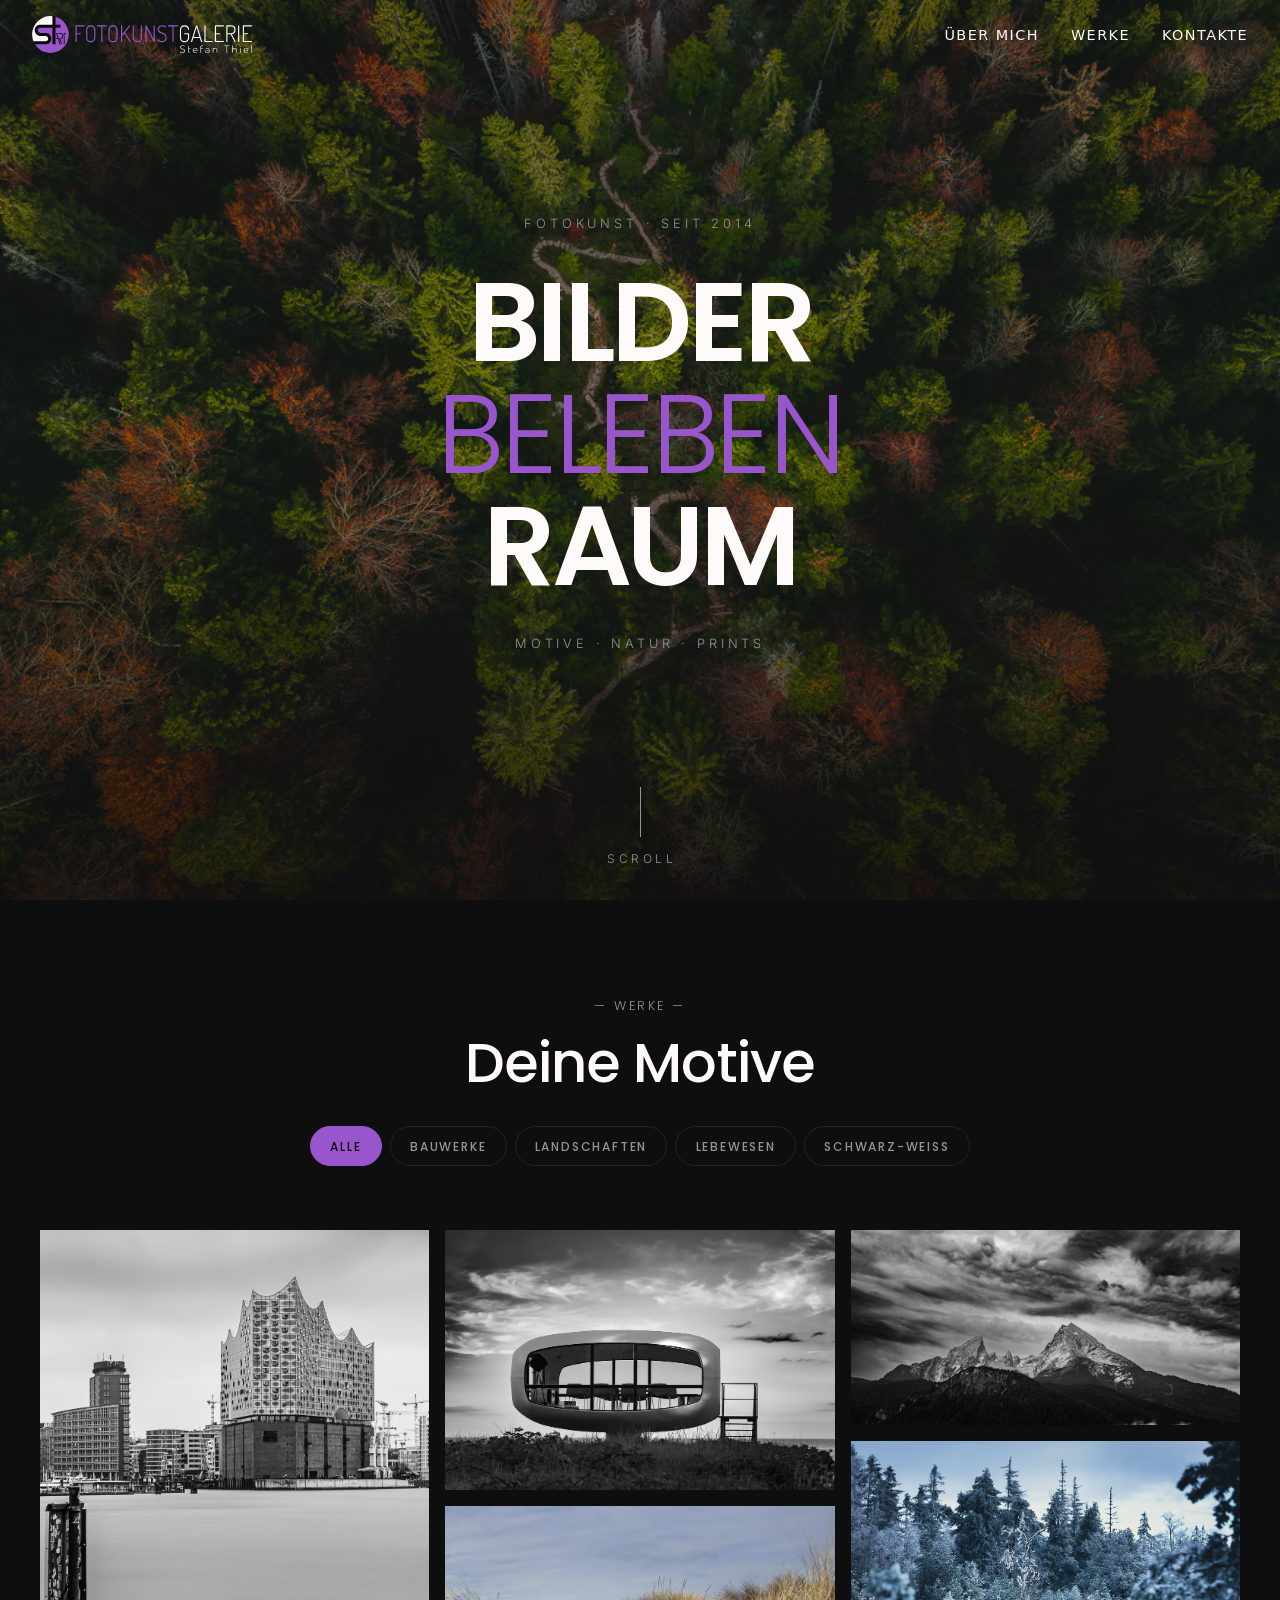
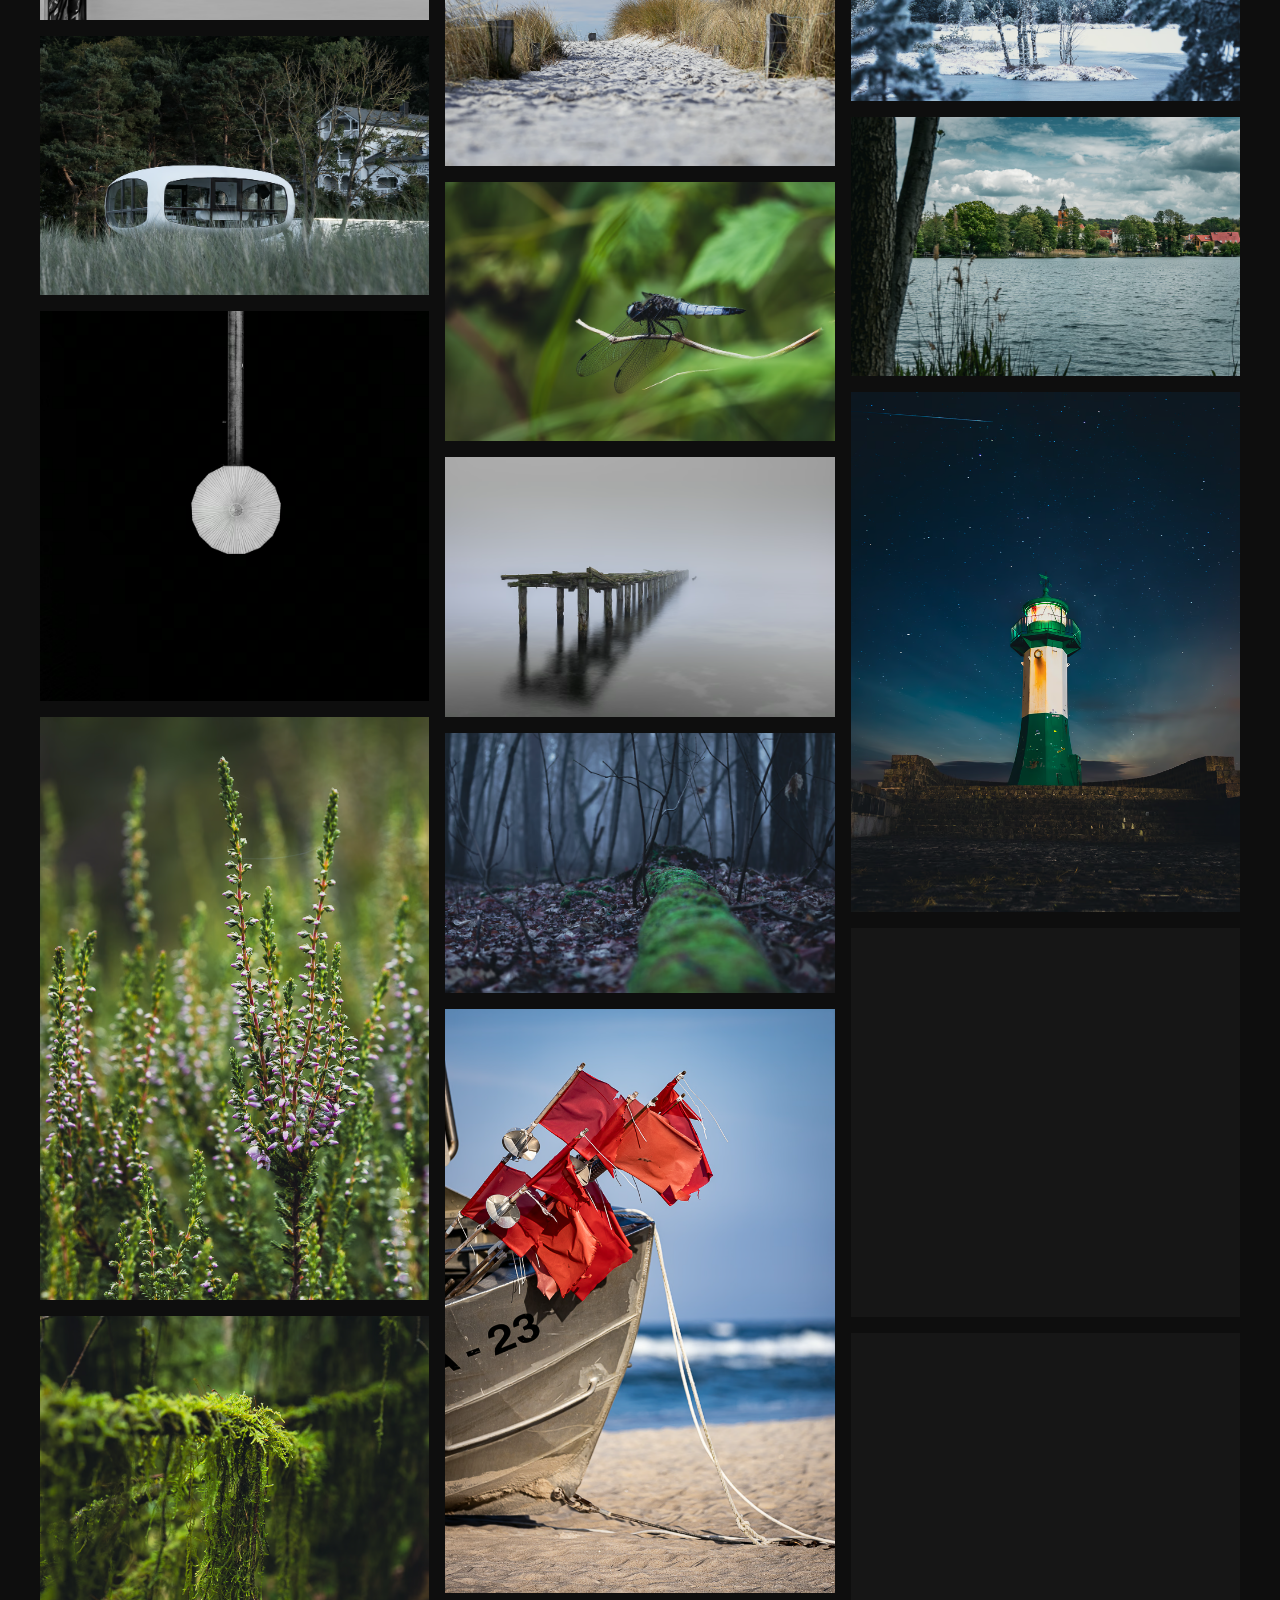
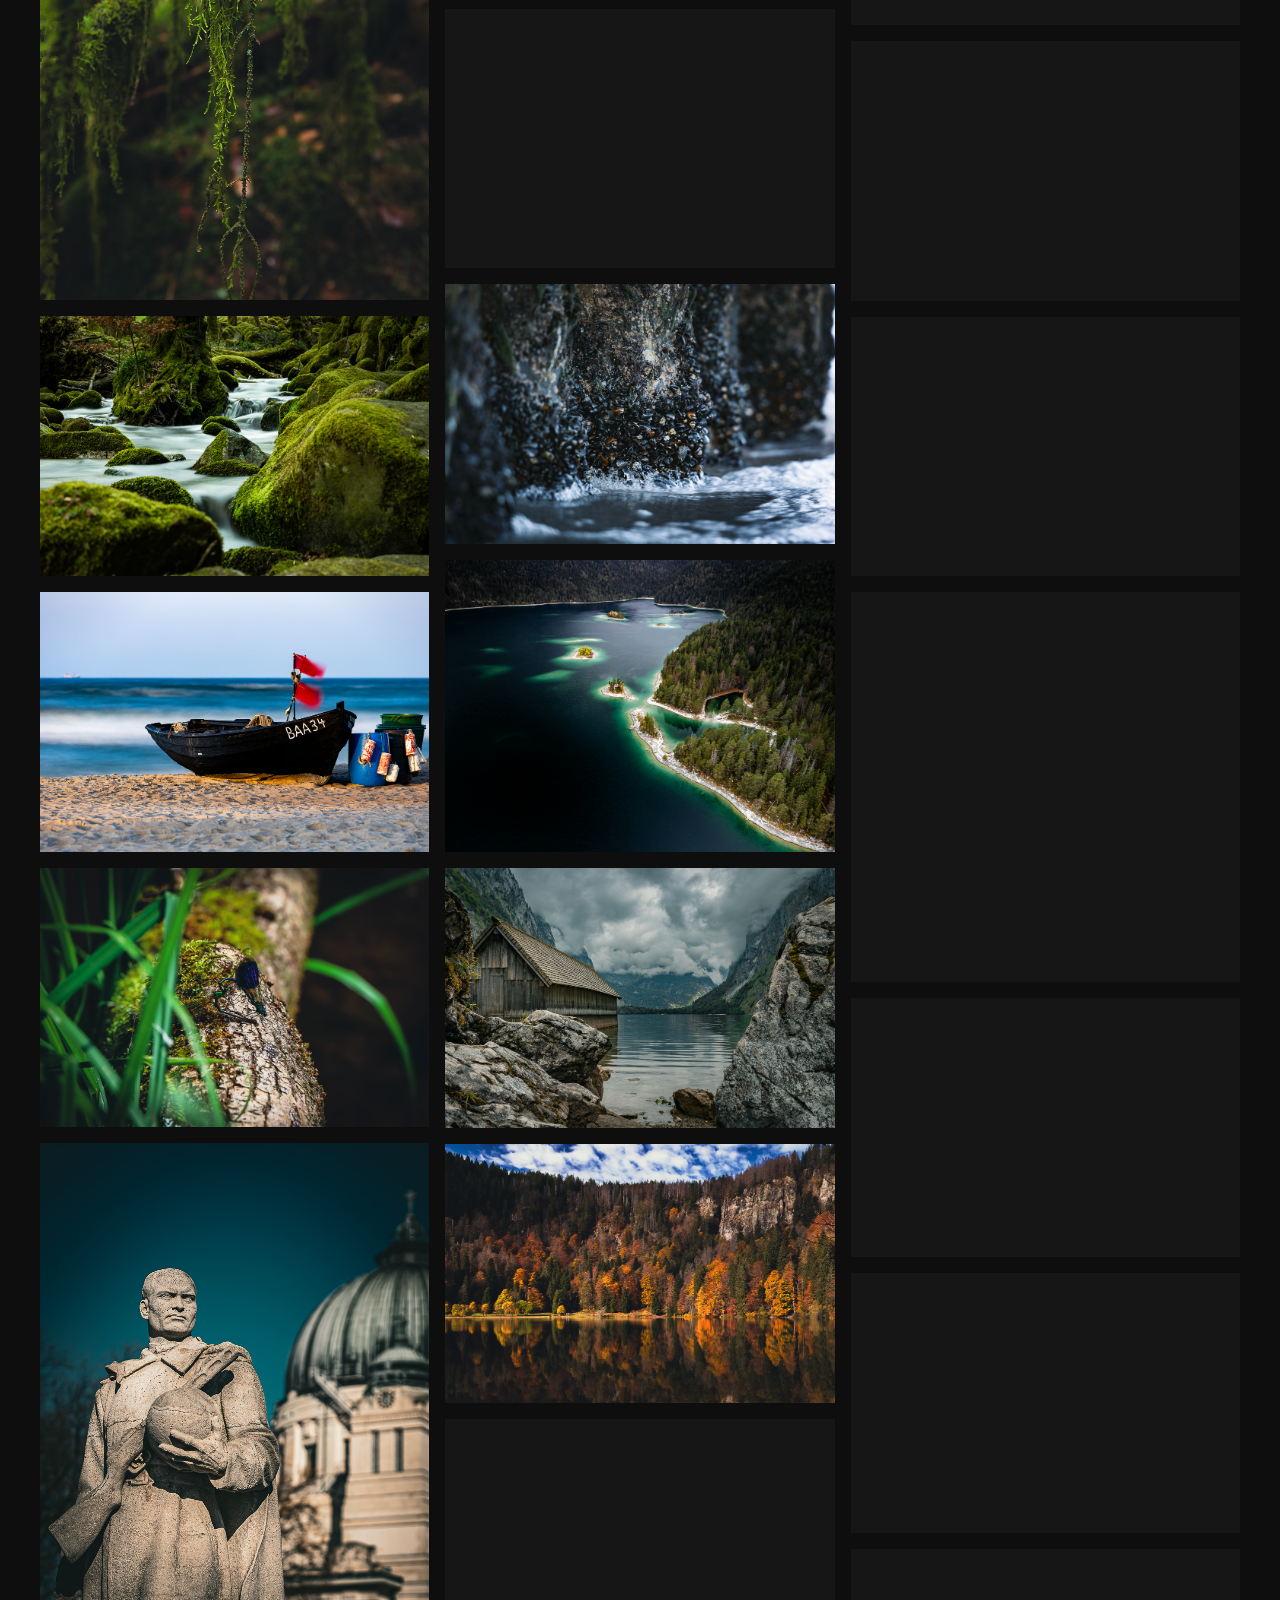
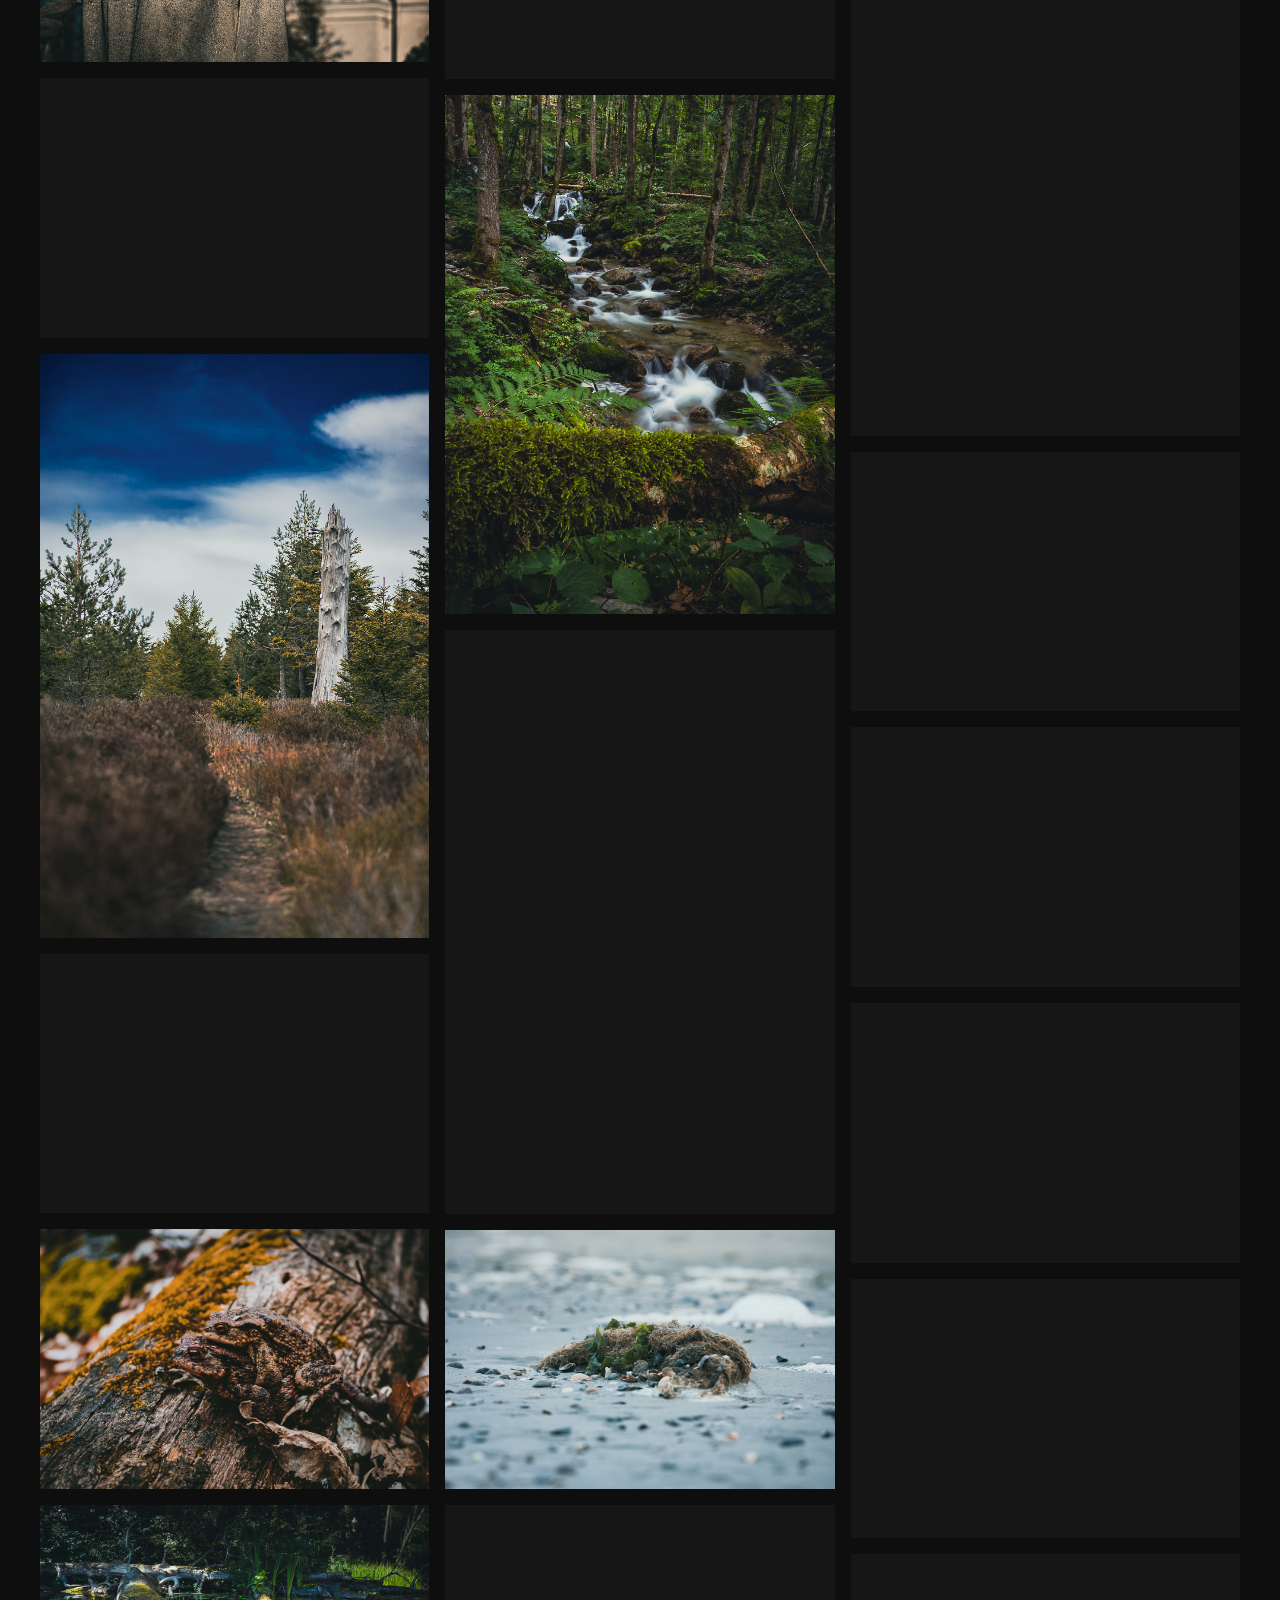
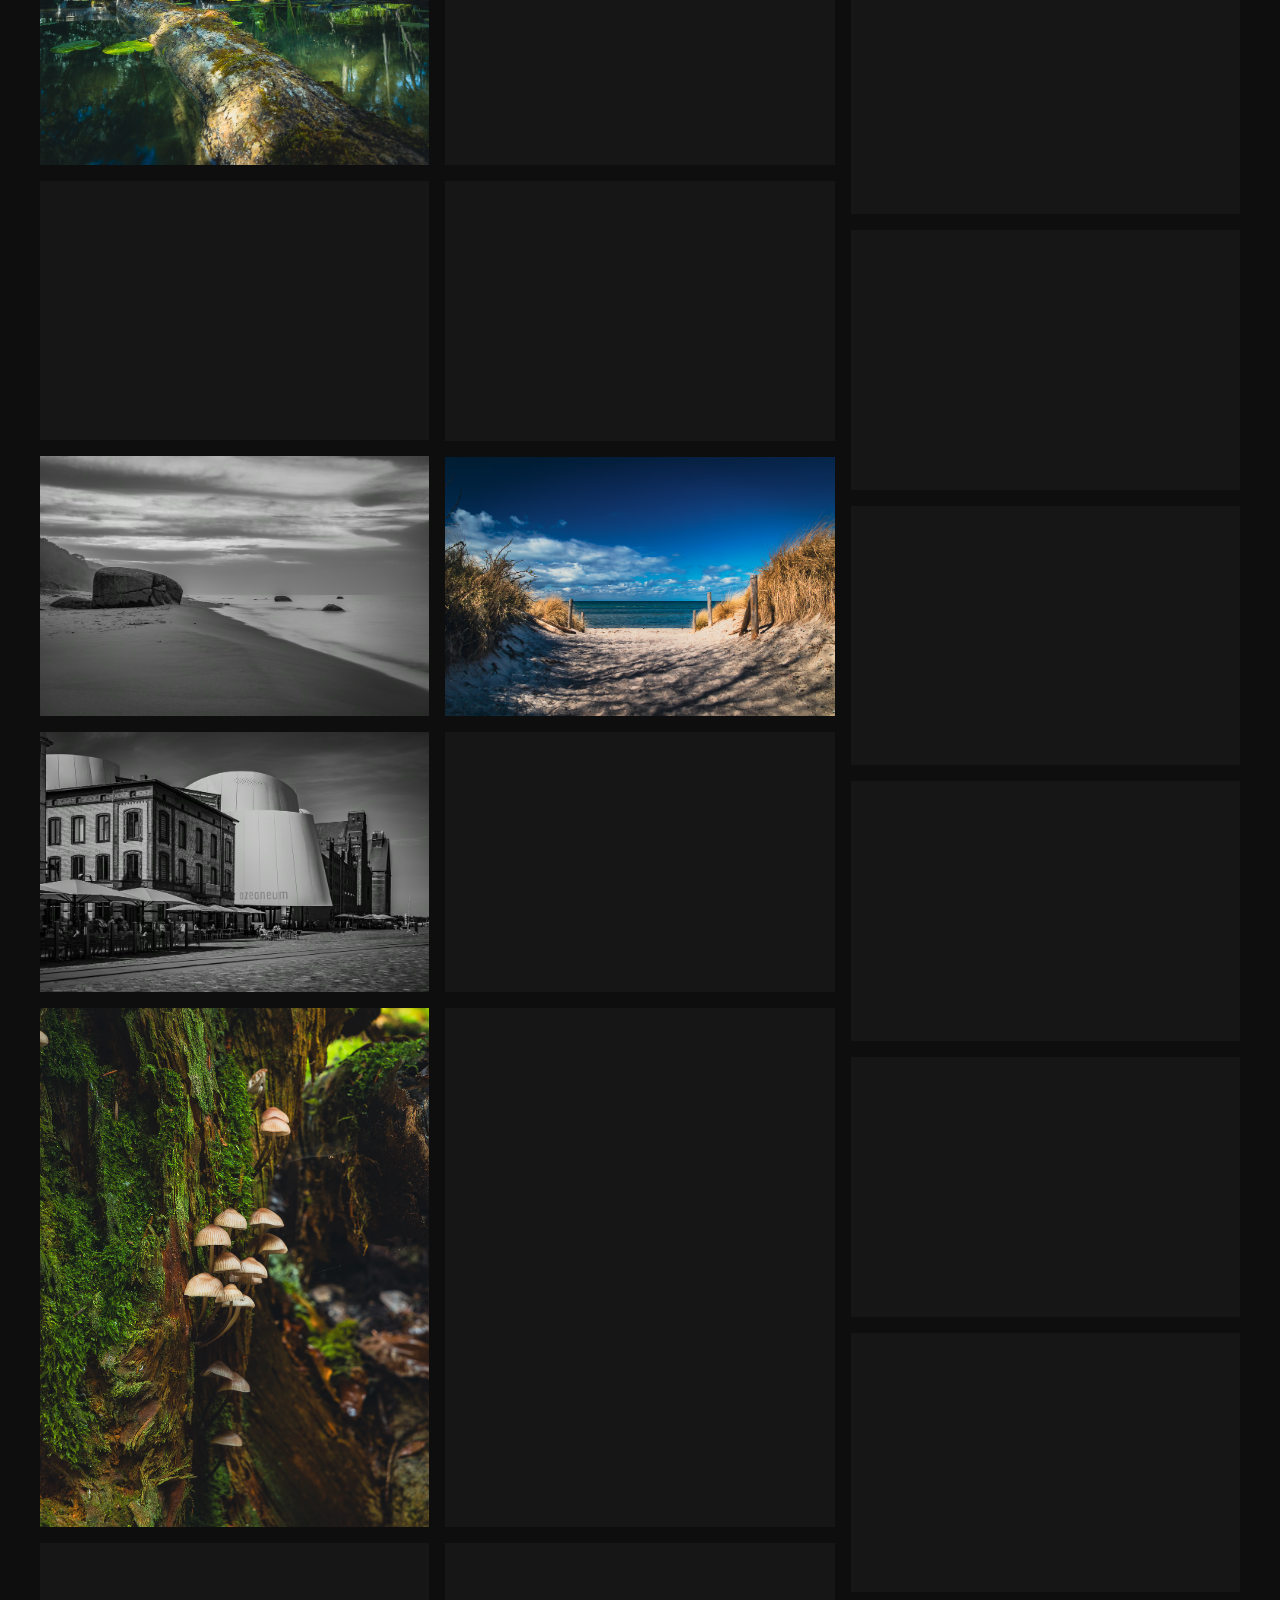
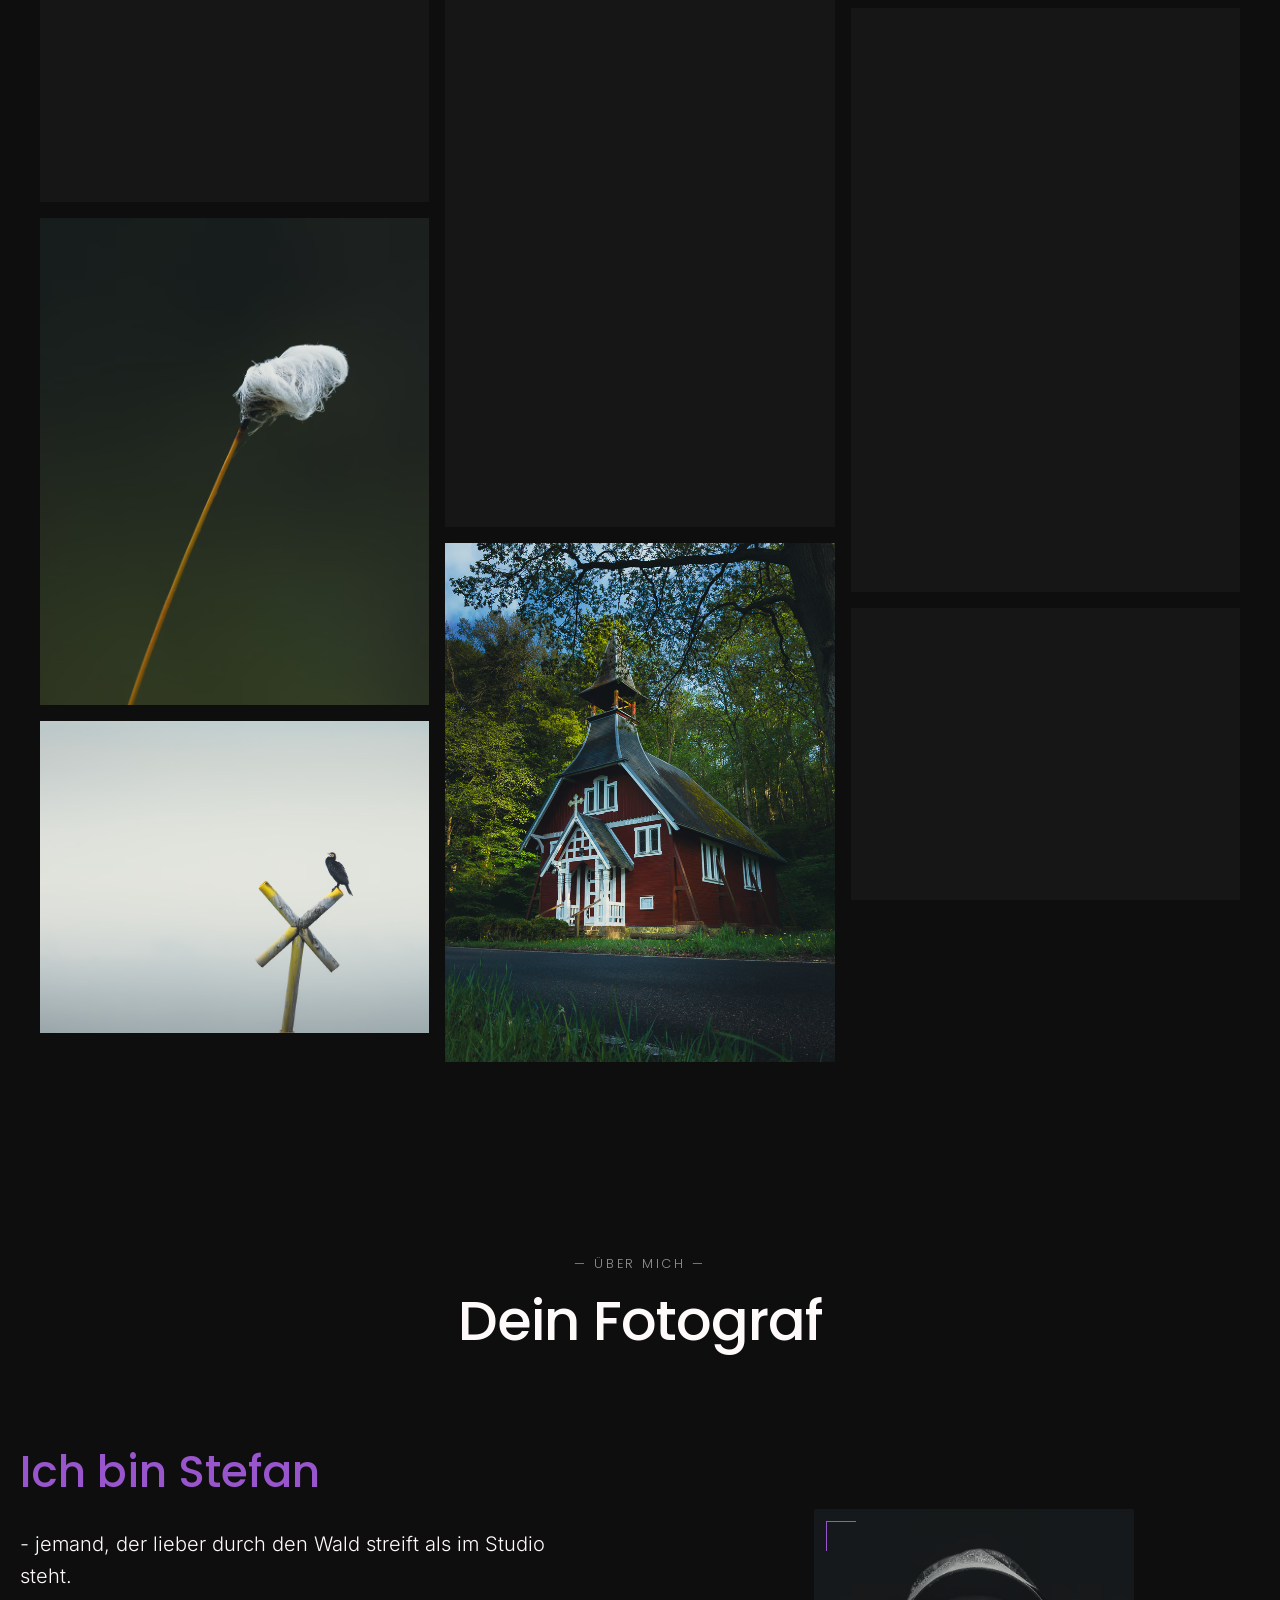
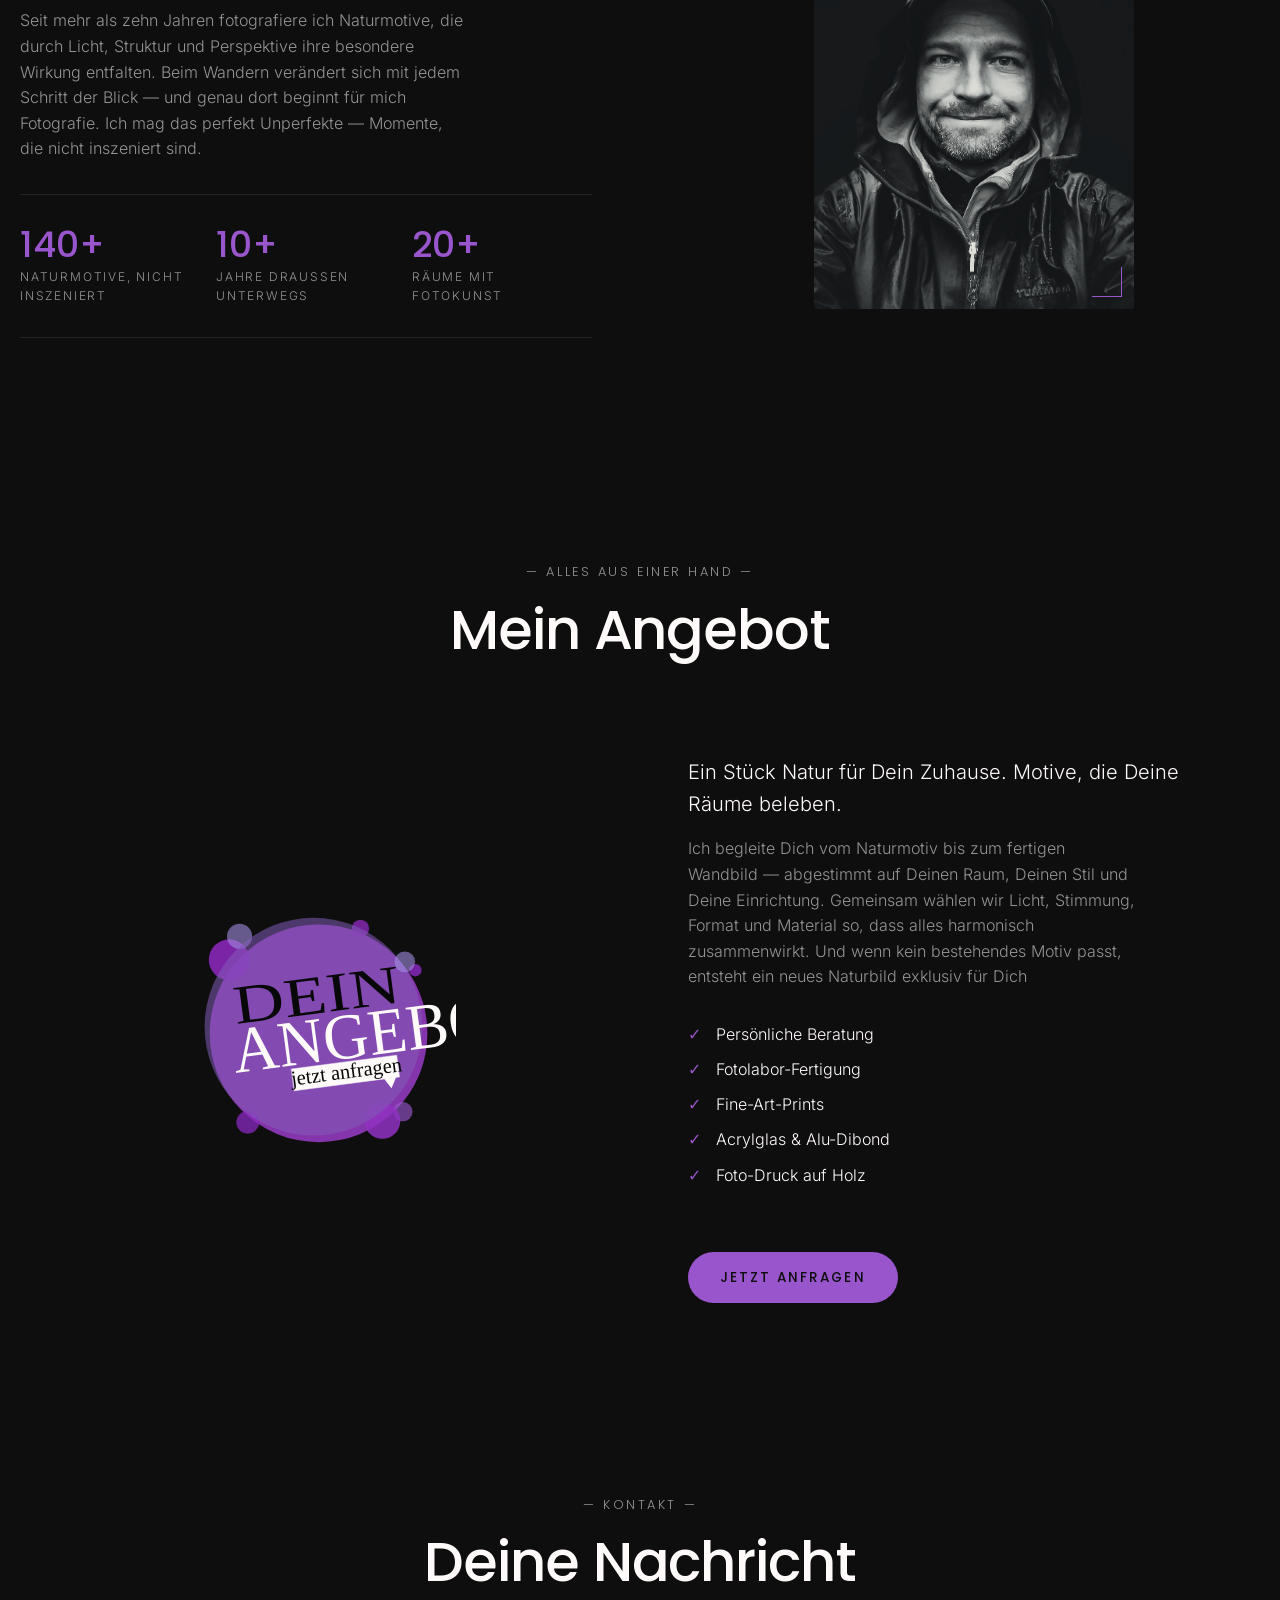
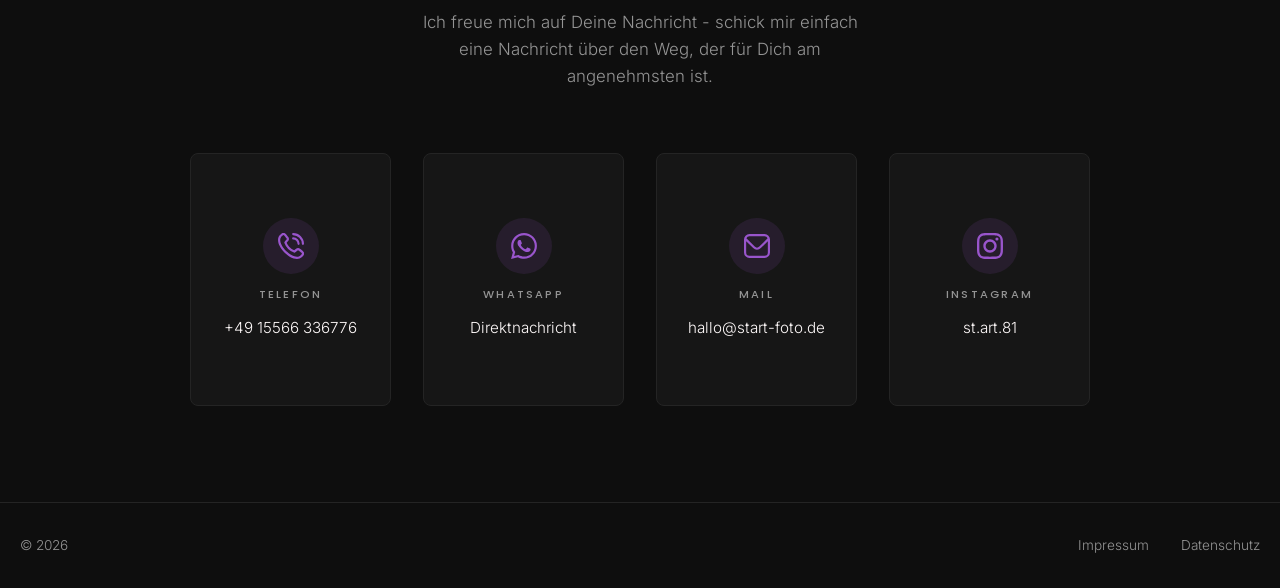
==== index.html @ e1190246 "Update" ====
﻿<!DOCTYPE html>
<html lang="de">
<head>
  <!-- Basic Meta -->
  <meta charset="UTF-8">
  <meta name="viewport" content="width=device-width, initial-scale=1.0">
  <meta name="description" content="Start-Foto · Bilder beleben Raum · Fotokunst seit 2014">
  <meta name="theme-color" content="#0E0E0E">

  <!-- Title -->
  <title>Home | FOTOKUNSTGALERIE</title>

  <!-- Canonical URL -->
  <link rel="canonical" href="https://start-foto.de/">

  <!-- Favicons -->
  <link rel="icon" type="image/x-icon" href="logo/Favicon_stART/favicon.ico">
  <link rel="icon" type="image/svg+xml" href="logo/Favicon_stART/favicon.svg">
  <link rel="icon" type="image/png" sizes="96x96" href="logo/Favicon_stART/favicon-96x96.png">
  <link rel="apple-touch-icon" sizes="180x180" href="logo/Favicon_stART/apple-touch-icon.png">
  <link rel="manifest" href="logo/Favicon_stART/site.webmanifest">

  <!-- Open Graph: Facebook, WhatsApp, LinkedIn -->
  <meta property="og:type" content="website">
  <meta property="og:site_name" content="Start-Foto">
  <meta property="og:title" content="Bilder beleben Raum · Fotokunst seit 2014">
  <meta property="og:description" content="Ein Stück Natur für Dein Zuhause. Bilder, die bleiben und Räume beleben.">
  <meta property="og:url" content="https://start-foto.de/">
  <meta property="og:image" content="https://start-foto.de/og/og-image.jpg">
  <meta property="og:image:width" content="1200">
  <meta property="og:image:height" content="630">
  <meta property="og:image:alt" content="Bilder beleben Raum · Fotokunst seit 2014">
  <meta property="og:locale" content="de_DE">

  <!-- Twitter / X Card -->
  <meta name="twitter:card" content="summary_large_image">
  <meta name="twitter:title" content="Bilder beleben Raum · Fotokunst seit 2014">
  <meta name="twitter:description" content="Ein Stück Natur für Dein Zuhause. Bilder, die bleiben und Räume beleben.">
  <meta name="twitter:image" content="https://start-foto.de/og/og-image.jpg">
  <meta name="twitter:image:alt" content="Bilder beleben Raum · Fotokunst seit 2014">

  <!-- Stylesheets -->
  <link rel="stylesheet" href="css/fonts.css">
  <link rel="stylesheet" href="css/styles.css">
  <link rel="stylesheet" href="css/lightbox.css">
</head>

<body>

  <!-- ==== HEADER ==== -->
  <header class="site-header" id="siteHeader">
    <a class="site-header__brand" href="#top">
      <img src="logo/Schriftzug_stART/stART_Fotokunstgalerie_lila_weiss.svg" alt="Start-Foto" width="120" height="32">
    </a>

    <nav class="site-nav" id="siteNav">
      <ul>
        <li><a href="#about">Über mich</a></li>
        <li><a href="#galerie">Werke</a></li>
        <li><a href="#kontakt">Kontakte</a></li>
      </ul>
    </nav>

    <button class="menu-toggle" id="menuToggle" aria-label="Menü öffnen" aria-expanded="false">
      <span></span><span></span><span></span>
    </button>
  </header>

  <main id="top">

    <!-- ==== HERO ==== -->
    <section class="hero" id="hero">
      <div class="hero__media">
        <img src="galerie/hero.avif" alt="" aria-hidden="true" />
      </div>
      <div class="hero__overlay"></div>

      <div class="hero__inner">
        <p class="hero__eyebrow">Fotokunst · seit 2014</p>
        <h1 class="hero__title">
          Bilder<br>
          <em>beleben</em>
            <br>Raum
        </h1>
        <p class="hero__eyebrow">Motive · Natur · Prints</p>
      </div>

      <a href="#galerie" class="hero__scroll" aria-label="Zur Galerie scrollen">
        <span class="hero__scroll-line"></span>
        <span class="hero__scroll-text">Scroll</span>
      </a>
    </section>

    <!-- ==== GALERIE ==== -->
    <section id="galerie" class="gallery">
      <div class="gallery__header">
        <p class="section-label">— Werke —</p>
        <h2>Deine Motive</h2>
      </div>
      <div class="gallery__grid" id="galleryGrid">
        <!-- Bilder werden dynamisch per JS geladen -->
      </div>
    </section>

    <!-- ==== ABOUT ==== -->
    <section id="about" class="about">
     
      <div class="about__header">
       <p class="section-label">— Über mich —</p>
       <h2 class="about__title">Dein Fotograf</h2>
     </div>

     <div class="about__container">
        <div class="about__text" data-reveal>
          <p class="about__name">Ich bin Stefan</p>
          <p class="about__lead">- jemand, der lieber durch den Wald streift als im Studio steht.</p>
          <p class="about__body">
            Seit mehr als zehn Jahren fotografiere ich Naturmotive, die durch Licht, Struktur und Perspektive ihre besondere Wirkung entfalten.
            Beim Wandern verändert sich mit jedem Schritt der Blick — und genau dort beginnt für mich Fotografie.
            Ich mag das perfekt Unperfekte — Momente, die nicht inszeniert sind.
          </p>
          <ul class="about__stats">
            <li>
              <span class="about__stat-num">140+</span>
              <span class="about__stat-label">Naturmotive, nicht inszeniert</span>
            </li>
            <li>
              <span class="about__stat-num">10+</span>
              <span class="about__stat-label">Jahre draußen unterwegs</span>
            </li>
            <li>
              <span class="about__stat-num">20+</span>
              <span class="about__stat-label">Räume mit Fotokunst</span>
            </li>
          </ul>
        </div>
        <figure class="about__media" data-reveal>
          <img src="galerie/Ich_stART_sw.avif" alt="Portrait des Fotografen" loading="lazy" />
        </figure>
      </div>
    </section>

<!-- ==== ANGEBOT ==== -->
<section id="angebot" class="offer">

  <div class="offer__header">
    <p class="section-label">— Alles aus einer Hand —</p>
    <h2 class="offer__title">Mein Angebot</h2>
  </div>

  <div class="offer__container">

    <!-- Bild links -->
    <figure class="offer__media" data-reveal>
      <img src="galerie/Dein_Angebot_Grafik.svg" alt="Angebot" loading="lazy">
    </figure>

    <!-- Text rechts -->
    <div class="offer__text" data-reveal>
      <p class="offer__lead">
        Ein Stück Natur für Dein Zuhause.
        Motive, die Deine Räume beleben.
      </p>
      <p class="offer__body">
        Ich begleite Dich vom Naturmotiv bis zum fertigen Wandbild — abgestimmt auf Deinen Raum, Deinen Stil und Deine Einrichtung.
        Gemeinsam wählen wir Licht, Stimmung, Format und Material so, dass alles harmonisch zusammenwirkt.
        Und wenn kein bestehendes Motiv passt, entsteht ein neues Naturbild exklusiv für Dich
      </p>
      <ul class="offer__list">
        <li>Persönliche Beratung</li>
        <li>Fotolabor-Fertigung</li>
        <li>Fine-Art-Prints</li>
        <li>Acrylglas &amp; Alu-Dibond</li>
        <li>Foto-Druck auf Holz</li>
      </ul>
      <a href="#kontakt" class="offer__cta">Jetzt anfragen</a>
    </div>

  </div>
</section>


<!-- ==== KONTAKT ==== -->
<section id="kontakt" class="contact">
  <div class="contact__container">
    <p class="section-label">— Kontakt —</p>
    <h2 class="contact__title">Deine Nachricht</h2>
    <p class="contact__lead">Ich freue mich auf Deine Nachricht - schick mir einfach eine Nachricht über den Weg, der für Dich am angenehmsten ist.</p>

    <div class="contact__grid">

      <!-- TELEFON -->
      <a href="tel:+4915566336776" class="contact__card" aria-label="Anrufen">
        <span class="contact__icon contact__icon--phone"></span>
        <span class="contact__label">Telefon</span>
        <span class="contact__value">+49 15566 336776</span>
      </a>

      <!-- WHATSAPP -->
      <a href="https://wa.me/4915566336776" target="_blank" rel="noopener noreferrer" class="contact__card" aria-label="WhatsApp öffnen">
        <span class="contact__icon contact__icon--whatsapp"></span>
        <span class="contact__label">WhatsApp</span>
        <span class="contact__value">Direktnachricht</span>
      </a>

      <!-- MAIL -->
      <a href="mailto:hallo@start-foto.de" class="contact__card" aria-label="E-Mail senden">
        <span class="contact__icon contact__icon--mail"></span>
        <span class="contact__label">Mail</span>
        <span class="contact__value">hallo@start-foto.de</span>
      </a>

      <!-- INSTAGRAM -->
      <a href="https://www.instagram.com/st.art.81/" target="_blank" rel="noopener noreferrer" class="contact__card" aria-label="Instagram öffnen">
        <span class="contact__icon contact__icon--instagram"></span>
        <span class="contact__label">Instagram</span>
        <span class="contact__value">st.art.81</span>
      </a>

    </div>
  </div>
</section>

  </main>

  <!-- ==== FOOTER ==== -->
  <footer class="site-footer">
    <p>© 2026</p>
    <nav>
      <a href="impressum.html">Impressum</a>
      <a href="datenschutz.html">Datenschutz</a>
    </nav>
  </footer>

  <!-- ==== LIGHTBOX ==== -->
  <div class="lightbox" id="lightbox" hidden>
    <button class="lightbox__close" aria-label="Schließen">
      <svg viewBox="0 0 24 24" width="20" height="20" fill="none" stroke="currentColor" stroke-width="2" stroke-linecap="round">
        <line x1="6" y1="6" x2="18" y2="18"/>
        <line x1="6" y1="18" x2="18" y2="6"/></svg>
    </button>
    <button class="lightbox__nav lightbox__prev" aria-label="Vorheriges Bild">
      <svg viewBox="0 0 24 24" width="24" height="24" fill="none" stroke="currentColor" stroke-width="2" stroke-linecap="round" stroke-linejoin="round">
        <polyline points="15,18 9,12 15,6"/></svg></button>
    <button class="lightbox__nav lightbox__next" aria-label="Nächstes Bild">
      <svg viewBox="0 0 24 24" width="24" height="24" fill="none" stroke="currentColor" stroke-width="2" stroke-linecap="round" stroke-linejoin="round">
      <polyline points="9,18 15,12 9,6"/></svg></button>

    <div class="lightbox__inner">
      <figure class="lightbox__figure">
        <img class="lightbox__image" src="" alt="" />
      </figure>
        <aside class="lightbox__meta">
          <h3 class="lightbox__title"></h3>
          <p class="lightbox__subtitle"></p>
          <dl class="lightbox__details"></dl>
        </aside>

    </div>

    <div class="lightbox__counter">0 / 0</div>
  </div>

  <!-- ==== SCRIPTS ==== -->
  <script src="js/exifr.full.umd.js"></script>
  <script src="js/main.js" defer></script>
  <script src="js/gallery.js" defer></script>
  <script src="js/lightbox.js" defer></script>
</body>
</html>
---- css/fonts.css ----
/* =========================================================
   LOKALE FONTS – ersetzt Google Fonts CDN
   Dateien liegen im /fonts/ Ordner
   ========================================================= */

/* ---------- POPPINS ---------- */
@font-face {
  font-family: "Poppins";
  font-style: normal;
  font-weight: 300;
  font-display: swap;
  src: url("../fonts/poppins-300.woff2") format("woff2");
}
@font-face {
  font-family: "Poppins";
  font-style: normal;
  font-weight: 400;
  font-display: swap;
  src: url("../fonts/poppins-400.woff2") format("woff2");
}
@font-face {
  font-family: "Poppins";
  font-style: normal;
  font-weight: 500;
  font-display: swap;
  src: url("../fonts/poppins-500.woff2") format("woff2");
}
@font-face {
  font-family: "Poppins";
  font-style: normal;
  font-weight: 600;
  font-display: swap;
  src: url("../fonts/poppins-600.woff2") format("woff2");
}
@font-face {
  font-family: "Poppins";
  font-style: normal;
  font-weight: 700;
  font-display: swap;
  src: url("../fonts/poppins-700.woff2") format("woff2");
}

/* ---------- INTER ---------- */
@font-face {
  font-family: "Inter";
  font-style: normal;
  font-weight: 300;
  font-display: swap;
  src: url("../fonts/inter-300.woff2") format("woff2");
}
@font-face {
  font-family: "Inter";
  font-style: normal;
  font-weight: 400;
  font-display: swap;
  src: url("../fonts/inter-400.woff2") format("woff2");
}
@font-face {
  font-family: "Inter";
  font-style: normal;
  font-weight: 500;
  font-display: swap;
  src: url("../fonts/inter-500.woff2") format("woff2");
}
---- css/styles.css ----
﻿:root {
  /* Farben */
  --bg:            #0E0E0E;
  --bg-elevated:   #161616;
  --text:          #fffafa;
  --text-muted:    #949494;
  --accent:        #9955cc;
  --border:        #242424;

  /* Typografie */
  --font-sans:    "Inter", system-ui, -apple-system, sans-serif;
  --font-display: "Poppins", system-ui, sans-serif;

  /* Abstände */
  --space-xs:  0.5rem;
  --space-sm:  1rem;
  --space-md:  2rem;
  --space-lg:  4rem;
  --space-xl:  6rem;

  /* Container */
  --container: 1280px;
  --gutter:    1.25rem;

  /* Übergänge */
  --ease:      cubic-bezier(0.22, 0.61, 0.36, 1);
  --dur:       0.4s;
}

/* =========================================================
   1. RESET & BASE
   ========================================================= */
*, *::before, *::after {
  box-sizing: border-box;
  margin: 0;
  padding: 0;
}

html {
  scroll-behavior: smooth;
  -webkit-text-size-adjust: 100%;
}

img, picture, svg {
  display: block;
  max-width: 100%;
  height: auto;
}

a { color: inherit; text-decoration: none; }

button {
  background: none;
  border: none;
  cursor: pointer;
  color: inherit;
  font: inherit;
}

ul { list-style: none; }

/* =========================================================
   2. BODY & TYPOGRAFIE
   ========================================================= */
body {
  background: var(--bg);
  color: var(--text);
  font-family: var(--font-sans);
  font-weight: 300;
  font-size: 1rem;
  line-height: 1.6;
  overflow-x: hidden;
  -webkit-font-smoothing: antialiased;
}

h1, h2, h3 {
  font-family: var(--font-display);
  font-weight: 500;
  line-height: 1.1;
  letter-spacing: -0.02em;
}

h1 {
  font-family: var(--font-display);
  font-weight: 500;
  letter-spacing: -0.03em;
  font-size: clamp(2.5rem, 8vw, 5.5rem);
}
h2 { font-size: clamp(2rem, 5vw, 3.5rem); }
h3 { font-size: clamp(1.25rem, 3vw, 1.75rem); }

em {
  font-style: normal;
  color: var(--accent);
  letter-spacing: -0.03em;
}

.section-label {
  font-family: var(--font-display);
  font-size: 0.8rem;
  letter-spacing: 0.2em;
  text-transform: uppercase;
  color: var(--text-muted);
  margin-bottom: var(--space-sm);
}


section {
  padding-block: var(--space-xl);
  padding-inline: var(--gutter);
}

/* =========================================================
   4. SELECTION & SCROLLBAR
   ========================================================= */
::selection { background: var(--accent); color: var(--bg); }
::-webkit-scrollbar { width: 8px; }
::-webkit-scrollbar-track { background: var(--bg); }
::-webkit-scrollbar-thumb { background: var(--border); border-radius: 4px; }
::-webkit-scrollbar-thumb:hover { background: var(--accent); }

/* =========================================================
   5. HEADER
   ========================================================= */
.site-header {
  position: fixed;
  inset: 0 0 auto 0;
  z-index: 100;
  display: flex;
  align-items: center;
  justify-content: space-between;
  padding: var(--space-sm) var(--gutter);
  background: transparent;
  transition: background var(--dur) var(--ease),
              padding var(--dur) var(--ease),
              border-color var(--dur) var(--ease);
  border-bottom: 1px solid transparent;
}

.site-header.is-scrolled {
  background: rgba(14, 14, 14, 0.85);
  backdrop-filter: blur(12px);
  -webkit-backdrop-filter: blur(12px);
  padding-block: 0.75rem;
  border-bottom-color: var(--border);
}

.site-header__brand img {
  width: 220px;
  height: auto;
  max-height: 60px;
}

/* =========================================================
   6. NAVIGATION – MOBILE
   ========================================================= */
.site-nav {
  position: fixed;
  inset: 0;
  background: var(--bg);
  display: flex;
  align-items: center;
  justify-content: center;
  opacity: 0;
  visibility: hidden;
  transform: translateY(-10px);
  transition: opacity var(--dur) var(--ease),
              transform var(--dur) var(--ease),
              visibility var(--dur) var(--ease);
  z-index: 90;
}

.site-nav.is-open {
  opacity: 1;
  visibility: visible;
  transform: translateY(0);
}

.site-nav ul {
  display: flex;
  flex-direction: column;
  gap: var(--space-md);
  text-align: center;
}

.site-nav a {
  font-family: var(--font-sans);
  font-size: clamp(2rem, 8vw, 3rem);
  color: var(--text);
  position: relative;
  transition: color var(--dur) var(--ease);
}

.site-nav a:hover,
.site-nav a:focus-visible { color: var(--accent); }

/* =========================================================
   7. BURGER
   ========================================================= */
.menu-toggle {
  position: relative;
  width: 32px;
  height: 24px;
  display: flex;
  flex-direction: column;
  justify-content: space-between;
  z-index: 110;
}

.menu-toggle span {
  display: block;
  width: 100%;
  height: 2px;
  background: var(--text);
  border-radius: 2px;
  transition: transform var(--dur) var(--ease),
              opacity var(--dur) var(--ease),
              background var(--dur) var(--ease);
  transform-origin: center;
}

.menu-toggle.is-active span:nth-child(1) { transform: translateY(11px) rotate(45deg); }
.menu-toggle.is-active span:nth-child(2) { opacity: 0; }
.menu-toggle.is-active span:nth-child(3) { transform: translateY(-11px) rotate(-45deg); }

body.is-menu-open { overflow: hidden; }

/* =========================================================
   8. DESKTOP-NAV (>= 768px)
   ========================================================= */
@media (min-width: 768px) {
  .site-header { padding-inline: var(--space-md); }

  .menu-toggle { display: none; }

  .site-nav {
    position: static;
    inset: auto;
    background: transparent;
    opacity: 1;
    visibility: visible;
    transform: none;
    width: auto;
    height: auto;
  }

  .site-nav ul { flex-direction: row; gap: var(--space-md); }

  .site-nav a {
    font-family: var(--font-sans);
    font-size: 0.9rem;
    letter-spacing: 0.1em;
    text-transform: uppercase;
    font-weight: 400;
  }

  .site-nav a::after {
    content: "";
    position: absolute;
    left: 0;
    bottom: -6px;
    width: 100%;
    height: 1px;
    background: var(--accent);
    transform: scaleX(0);
    transform-origin: right;
    transition: transform var(--dur) var(--ease);
  }

  .site-nav a:hover::after,
  .site-nav a:focus-visible::after {
    transform: scaleX(1);
    transform-origin: left;
  }
}

/* =========================================================
   9. HERO
   ========================================================= */
.hero {
  position: relative;
  width: 100%;
  min-height: 100vh;
  min-height: 100svh;
  display: flex;
  align-items: center;
  justify-content: center;
  overflow: hidden;
  padding: 0 var(--gutter);
  text-align: center;
  isolation: isolate;
}

.hero__media { position: absolute; inset: 0; z-index: -2; }
.hero__media img {
  width: 100%; height: 100%;
  object-fit: cover; object-position: center;
  animation: heroZoom 20s var(--ease) infinite alternate;
}

@keyframes heroZoom {
  from { transform: scale(1); }
  to   { transform: scale(1.08); }
}

.hero__overlay {
  position: absolute; inset: 0; z-index: -1;
  background: linear-gradient(180deg,
    rgba(14,14,14,0.55) 0%,
    rgba(14,14,14,0.35) 50%,
    rgba(14,14,14,0.85) 100%);
}

.hero__inner {
  max-width: 900px;
  animation: heroFadeIn 1.4s var(--ease) both;
}

.hero__eyebrow {
  font-size: 0.8rem;
  letter-spacing: 0.3em;
  text-transform: uppercase;
  color: var(--text-muted);
  margin-bottom: var(--space-md);
  animation: heroFadeIn 1s var(--ease) 0.2s both;
}

.hero__title {
  font-family: var(--font-display);
  font-weight: 600;
  font-size: clamp(3rem, 10vw, 7rem);
  line-height: 1;
  letter-spacing: -0.04em;
  text-transform: uppercase;
  margin-bottom: var(--space-md);
  animation: heroFadeIn 1.2s var(--ease) 0.4s both;
}

.hero__title em {
  font-family: var(--font-display);
  font-weight: 100;
  font-size: clamp(3rem, 10vw, 7rem);
  text-transform: uppercase;
  color: var(--accent);
  display: inline-block;
}

.hero__sub {
  font-size: clamp(1rem, 2vw, 1.15rem);
  color: var(--text-muted);
  max-width: 500px;
  margin-inline: auto;
  animation: heroFadeIn 1s var(--ease) 0.7s both;
}

@keyframes heroFadeIn {
  from { opacity: 0; transform: translateY(20px); }
  to   { opacity: 1; transform: translateY(0); }
}

/* =========================================================
   10. SCROLL-INDIKATOR
   ========================================================= */
.hero__scroll {
  position: absolute;
  bottom: var(--space-md);
  left: 50%;
  transform: translateX(-50%);
  display: flex;
  flex-direction: column;
  align-items: center;
  gap: 0.75rem;
  color: var(--text-muted);
  font-size: 0.75rem;
  letter-spacing: 0.3em;
  text-transform: uppercase;
  animation: heroScrollIn 1s var(--ease) 1.2s both;   /* ⬅️ geändert */
  transition: color var(--dur) var(--ease);
}

.hero__scroll:hover { color: var(--accent); }

/* letter-spacing NUR auf den Text + Ausgleich */
.hero__scroll-text {
  letter-spacing: 0.3em;
  margin-right: -0.3em;   /* entfernt trailing spacing aus der Box */
}

.hero__scroll-line {
  width: 1px; height: 50px;
  background: currentColor;
  position: relative; overflow: hidden;
}

.hero__scroll-line::after {
  content: "";
  position: absolute;
  top: -50%; left: 0;
  width: 100%; height: 50%;
  background: var(--accent);
  animation: scrollDown 2s var(--ease) infinite;
}

@keyframes scrollDown {
  0%   { top: -50%; }
  100% { top: 100%; }
}
/* Fade-In, das die Zentrierung (translateX -50%) beibehält */
@keyframes heroScrollIn {
  from {opacity: 0; transform: translateX(-50%) translateY(20px);}
  to {opacity: 1; transform: translateX(-50%) translateY(0);}
}

/* =========================================================
   11. ABOUT
   ========================================================= */
.about {
  background: var(--bg);
  padding-block: var(--space-xl);
}

.about__container {
  max-width: var(--container);
  margin-inline: auto;
  display: grid;
  grid-template-columns: 1fr;
  gap: var(--space-lg);
  align-items: center;
}

.about__title {
  font-family: var(--font-display);
  font-weight: 500;
  font-size: clamp(2rem, 5vw, 3.5rem);
  line-height: 1.1;
  letter-spacing: -0.02em;
  margin-bottom: var(--space-md);
}

.about__lead {
  font-size: clamp(1.05rem, 2vw, 1.25rem);
  color: var(--text);
  margin-bottom: var(--space-sm);
  max-width: 45ch;
}

.about__body {
  color: var(--text-muted);
  margin-bottom: var(--space-md);
  max-width: 45ch;
}

.about__stats {
  display: grid;
  grid-template-columns: repeat(3, 1fr);
  gap: var(--space-sm);
  margin-block: var(--space-md);
  padding-block: var(--space-md);
  border-top: 1px solid var(--border);
  border-bottom: 1px solid var(--border);
}

.about__stats li {
  display: flex;
  flex-direction: column;
  gap: 0.25rem;
}

.about__stat-num {
  font-family: var(--font-display);
  font-weight: 500;
  font-size: clamp(1.5rem, 4vw, 2.25rem);
  color: var(--accent);
  line-height: 1;
}

.about__stat-label {
  font-size: 0.75rem;
  letter-spacing: 0.15em;
  text-transform: uppercase;
  color: var(--text-muted);
}

.about__media {
  position: relative;
  overflow: hidden;
  border-radius: 2px;
  aspect-ratio: 4 / 5;
  max-width: 280px;
  margin-inline: auto;
}

.about__media img {
  width: 100%;
  height: 100%;
  object-fit: cover;
  transition: transform 1.2s var(--ease), filter var(--dur) var(--ease);
  filter: grayscale(20%);
}

.about__media:hover img {
  transform: scale(1.04);
  filter: grayscale(0%);
}

.about__media::before,
.about__media::after {
  content: "";
  position: absolute;
  width: 30px;
  height: 30px;
  z-index: 2;
  pointer-events: none;
}
.about__media::before {
  top: 12px; left: 12px;
  border-top: 1px solid var(--accent);
  border-left: 1px solid var(--accent);
}
.about__media::after {
  bottom: 12px; right: 12px;
  border-bottom: 1px solid var(--accent);
  border-right: 1px solid var(--accent);
}

@media (min-width: 768px) {
  .about__container {
    grid-template-columns: 1fr 1fr;
    gap: var(--space-xl);
  }
  .about__text  { order: 1; }
  .about__media { order: 2; max-width: 320px; }
}
/* About: Header (Label + Titel) volle Breite, zentriert */
.about__header {
  text-align: center;
  max-width: var(--container);
  margin: 0 auto var(--space-xl);
  padding-inline: var(--gutter);
}

/* "Stefan" linksbündig im Textblock */
.about__name {
  font-family: var(--font-display);
  font-weight: 500;
  font-size: clamp(1.8rem, 4vw, 2.75rem);
  color: var(--accent);
  margin-bottom: var(--space-md);
  line-height: 1.1;
}

/* =========================================================
   12. SCROLL-REVEAL
   ========================================================= */
[data-reveal] {
  opacity: 0;
  transform: translateY(40px);
  transition: opacity 0.9s var(--ease),
              transform 0.9s var(--ease);
}
[data-reveal].is-visible {
  opacity: 1;
  transform: translateY(0);
}

/* =========================================================
   13. GALERIE
   ========================================================= */
.gallery {
  padding-block: var(--space-xl);
}

.gallery__header {
  max-width: var(--container);
  margin-inline: auto;
  margin-bottom: var(--space-lg);
  padding-inline: var(--gutter);
  text-align: center;
}

.gallery__header h2 {
  font-family: var(--font-display);
  font-weight: 500;
  letter-spacing: -0.02em;
}

.gallery__grid {
  max-width: var(--container);
  margin-inline: auto;
  padding-inline: var(--gutter);
  column-count: 1;
  column-gap: 1rem;
}

@media (min-width: 600px)  { .gallery__grid { column-count: 2; } }
@media (min-width: 1024px) { .gallery__grid { column-count: 3; } }
@media (min-width: 1400px) { .gallery__grid { column-count: 4; } }

.gallery__item {
  position: relative;
  break-inside: avoid;
  margin-bottom: 1rem;
  overflow: hidden;
  cursor: pointer;
  background: var(--bg-elevated);
  opacity: 0;
  transform: translateY(20px);
  transition: opacity 0.8s var(--ease),
              transform 0.8s var(--ease);
}

.gallery__item.is-loaded {
  opacity: 1;
  transform: translateY(0);
}

.gallery__item img {
  width: 100%;
  height: auto;
  display: block;
  transition: transform 1s var(--ease),
              filter var(--dur) var(--ease);
}

.gallery__item:hover img {
  transform: scale(1.05);
  filter: brightness(0.6);
}

.gallery__overlay {
  position: absolute;
  inset: 0;
  display: flex;
  flex-direction: column;
  justify-content: flex-end;
  padding: var(--space-md);
  background: linear-gradient(
    180deg,
    rgba(14,14,14,0) 40%,
    rgba(14,14,14,0.9) 100%
  );
  opacity: 0;
  transition: opacity var(--dur) var(--ease);
  pointer-events: none;
}

.gallery__item:hover .gallery__overlay,
.gallery__item:focus-visible .gallery__overlay {
  opacity: 1;
}

.gallery__title {
  font-family: var(--font-display);
  font-weight: 600;
  font-size: 1.15rem;
  color: var(--accent);
  letter-spacing: 0.02em;
  margin-bottom: 0.25rem;         /* enger an Subtitle */
  line-height: 1.3;
  text-transform: uppercase;
}

.gallery__subtitle {
  font-family: var(--font-sans);
  font-weight: 300;
  font-style: normal;
  font-size: 0.95rem;
  color: var(--text);
  margin-bottom: 0.75rem;
  line-height: 1.4;
  letter-spacing: 0.01em;
}

.gallery__skeleton {
  aspect-ratio: 4 / 5;
  background: linear-gradient(
    90deg,
    var(--bg-elevated) 0%,
    var(--border) 50%,
    var(--bg-elevated) 100%
  );
  background-size: 200% 100%;
  animation: skeletonPulse 1.5s var(--ease) infinite;
  margin-bottom: 1rem;
  break-inside: avoid;
}

/* =========================================================
   14. GALERIE FILTER-BUTTONS
   ========================================================= */
.gallery__filters {
  display: flex;
  flex-wrap: wrap;
  justify-content: center;
  gap: 0.5rem;
  margin-top: var(--space-md);
}

.gallery__filter-btn {
  font-family: var(--font-display);
  font-size: 0.75rem;
  font-weight: 500;
  letter-spacing: 0.15em;
  text-transform: uppercase;
  color: var(--text-muted);
  background: transparent;
  border: 1px solid var(--border);
  padding: 0.6rem 1.2rem;
  border-radius: 999px;
  cursor: pointer;
  transition: color var(--dur) var(--ease),
              border-color var(--dur) var(--ease),
              background var(--dur) var(--ease);
}

.gallery__filter-btn:hover {
  color: var(--text);
  border-color: var(--text-muted);
}

.gallery__filter-btn.is-active {
  color: var(--bg);
  background: var(--accent);
  border-color: var(--accent);
}

/* Bilder ausblenden beim Filtern */
.gallery__item {
  transition: opacity 0.5s var(--ease),
              transform 0.5s var(--ease);
}

.gallery__item.is-hidden {
  opacity: 0;
  transform: scale(0.9);
  pointer-events: none;
  position: absolute;
  visibility: hidden;
  width: 0;
  height: 0;
  margin: 0;
}

@media (prefers-reduced-motion: reduce) {
  .gallery__item,
  .gallery__filter-btn { transition: none; }
}

@keyframes skeletonPulse {
  from { background-position: 200% 0; }
  to   { background-position: -200% 0; }
}

@media (hover: none) {
  .gallery__overlay {
    opacity: 0;
    }
}

/* =========================================================
   ANGEBOT-SEKTION (Bild links, Text rechts)
   ========================================================= */
.offer {
  padding-block: var(--space-xl);
}

/* Header: Label + Titel mittig über voller Breite (wie About) */
.offer__header {
  text-align: center;
  max-width: var(--container);
  margin: 0 auto var(--space-xl);
  padding-inline: var(--gutter);
}

.offer__title {
  font-family: var(--font-display);
  font-weight: 500;
}

/* 2-Spalten-Container */
.offer__container {
  max-width: var(--container);
  margin-inline: auto;
  padding-inline: var(--gutter);
  display: grid;
  grid-template-columns: 1fr;
  gap: var(--space-lg);
  align-items: center;
}

/* Bild */
.offer__media {
  position: relative;
  overflow: hidden;
  border-radius: 2px;
  aspect-ratio: 4 / 4;
  max-width: 280px;
  margin-inline: auto;
}

.offer__media img {
  width: 100%;
  height: 100%;
  object-fit: cover;
  transition: transform 1.2s var(--ease), filter var(--dur) var(--ease);
  filter: grayscale(20%);
}

.offer__media:hover img {
  transform: scale(1.04);
  filter: grayscale(0%);
}

/* Ecken-Akzente (wie About) 
.offer__media::before,
.offer__media::after {
  content: "";
  position: absolute;
  width: 30px;
  height: 30px;
  z-index: 2;
  pointer-events: none;
}
.offer__media::before {
  top: 12px; left: 12px;
  border-top: 1px solid var(--accent);
  border-left: 1px solid var(--accent);
}
.offer__media::after {
  bottom: 12px; right: 12px;
  border-bottom: 1px solid var(--accent);
  border-right: 1px solid var(--accent);
}*/

/* Text */
.offer__lead {
  font-size: clamp(1.05rem, 2vw, 1.25rem);
  color: var(--text);
  margin-bottom: var(--space-sm);
  max-width: 45ch;
}

.offer__body {
  color: var(--text-muted);
  margin-bottom: var(--space-md);
  max-width: 45ch;
}

/* Leistungs-Liste mit Häkchen */
.offer__list {
  list-style: none;
  padding: 0;
  margin: 0 0 var(--space-lg);
  display: flex;
  flex-direction: column;
  gap: 0.6rem;
}

.offer__list li {
  position: relative;
  padding-left: 1.75rem;
  color: var(--text);
}

.offer__list li::before {
  content: "✓";
  position: absolute;
  left: 0;
  color: var(--accent);
  font-weight: 600;
}

/* Call-to-Action Button */
.offer__cta {
  display: inline-block;
  font-family: var(--font-display);
  font-size: 0.85rem;
  font-weight: 500;
  letter-spacing: 0.15em;
  text-transform: uppercase;
  color: var(--bg);
  background: var(--accent);
  padding: 0.9rem 2rem;
  border-radius: 999px;
  transition: transform var(--dur) var(--ease), opacity var(--dur) var(--ease);
}

.offer__cta:hover {
  transform: translateY(-3px);
  opacity: 0.9;
}

/* Desktop: Bild LINKS, Text RECHTS */
@media (min-width: 768px) {
  .offer__container {
    grid-template-columns: 1fr 1fr;
    gap: var(--space-xl);
  }
  .offer__media { order: 1; }   /* Bild links */
  .offer__text  { order: 2; }   /* Text rechts */
}

@media (prefers-reduced-motion: reduce) {
  .offer__media img,
  .offer__cta { transition: none; }
  .offer__media:hover img { transform: none; }
  .offer__cta:hover { transform: none; }
}


/* =========================================================
   15. KONTAKT
   ========================================================= */

.contact {
  padding-block: var(--space-xl);
  text-align: center;
}

.contact__container {
  max-width: var(--container);
  margin-inline: auto;
  padding-inline: var(--gutter);
  display: flex;
  flex-direction: column;
  align-items: center;
}

.contact__title {
  font-family: var(--font-display);
  font-weight: 500;
  margin-bottom: var(--space-sm);
}

.contact__lead {
  color: var(--text-muted);
  max-width: 45ch;
  margin: 0 auto var(--space-lg);
  font-size: 1.05rem;
}

.contact__grid {
  display: grid;
  grid-template-columns: 1fr;
  gap: var(--space-md);
  width: 100%;
  max-width: 900px;
  margin-inline: auto;
  justify-items: stretch;
}

@media (min-width: 600px) {
  .contact__grid { grid-template-columns: repeat(2, 1fr); }
}
@media (min-width: 900px) {
  .contact__grid { grid-template-columns: repeat(4, 1fr); }
}

/* Die Karte selbst – zentrierter Inhalt, gestapelt */
.contact__card {
  display: flex;
  flex-direction: column;
  align-items: center;
  justify-content: flex-start;
  text-align: center;
  gap: 0.75rem;
  padding: var(--space-lg) var(--space-sm);
  background: var(--bg-elevated);
  border: 1px solid var(--border);
  border-radius: 8px;
  text-decoration: none;
  color: inherit;
  transition: transform var(--dur) var(--ease),
              border-color var(--dur) var(--ease),
              background var(--dur) var(--ease);
}

.contact__card:hover,
.contact__card:focus-visible {
  transform: translateY(-4px);
  border-color: var(--accent);
  background: #1a1a1a;
}

/* =========================================================
   16. KONTAKT-ICONS via CSS-Mask (aus icons/ Ordner)
   ========================================================= */

.contact__icon {
  width: 56px;
  height: 56px;
  border-radius: 50%;
  background: rgba(153, 85, 204, 0.12);
  display: flex;
  align-items: center;
  justify-content: center;
  transition: background var(--dur) var(--ease),
              transform var(--dur) var(--ease);
}

.contact__icon::before {
  content: "";
  width: 26px;
  height: 26px;
  background-color: var(--accent);
  -webkit-mask-position: center;
  mask-position: center;
  -webkit-mask-repeat: no-repeat;
  mask-repeat: no-repeat;
  -webkit-mask-size: contain;
  mask-size: contain;
  transition: background-color var(--dur) var(--ease);
}

.contact__icon--phone::before {
  -webkit-mask-image: url("../icons/phone-call.svg");
  mask-image: url("../icons/phone-call.svg");
}
.contact__icon--whatsapp::before {
  -webkit-mask-image: url("../icons/whatsapp.svg");
  mask-image: url("../icons/whatsapp.svg");
}
.contact__icon--mail::before {
  -webkit-mask-image: url("../icons/mail.svg");
  mask-image: url("../icons/mail.svg");
}
.contact__icon--instagram::before {
  -webkit-mask-image: url("../icons/instagram.svg");
  mask-image: url("../icons/instagram.svg");
}

.contact__card:hover .contact__icon,
.contact__card:focus-visible .contact__icon {
  background: var(--accent);
  color: var(--bg);
  transform: scale(1.05);
}
.contact__card:hover .contact__icon::before,
.contact__card:focus-visible .contact__icon::before {
  background-color: var(--bg);
}

@media (prefers-reduced-motion: reduce) {
  .contact__card,
  .contact__icon,
  .contact__icon::before { transition: none; }
  .contact__card:hover { transform: none; }
}
/* Label */
.contact__label {
  font-family: var(--font-display);
  font-size: 0.7rem;
  font-weight: 500;
  letter-spacing: 0.2em;
  text-transform: uppercase;
  color: var(--text-muted);
}

/* Wert */
.contact__value {
  font-family: var(--font-sans);
  font-size: 0.95rem;
  color: var(--text);
  word-break: break-word;
}

/* =========================================================
   17. FOOTER
   ========================================================= */
.site-footer {
  border-top: 1px solid var(--border);
  padding: var(--space-md) var(--gutter);
  display: flex;
  justify-content: space-between;
  flex-wrap: wrap;
  gap: var(--space-sm);
  color: var(--text-muted);
  font-size: 0.85rem;
}

.site-footer nav {
  display: flex;
  gap: var(--space-md);
}

.site-footer a {
  transition: color var(--dur) var(--ease);
}

.site-footer a:hover,
.site-footer a:focus-visible {
  color: var(--accent);
}

@media (max-width: 640px) {
  .site-footer {
    flex-direction: column;
    text-align: center;
    align-items: center;
  }
}

/* =========================================================
   18. REDUCED MOTION
   ========================================================= */
@media (prefers-reduced-motion: reduce) {
  *,
  *::before,
  *::after {
    animation-duration: 0.01ms !important;
    animation-iteration-count: 1 !important;
    transition-duration: 0.01ms !important;
    scroll-behavior: auto !important;
  }
  .about__media img { transition: none; }
}
/* =========================================================
   19. REDUCED LEGAL Style
   ========================================================= */
    .legal {
      max-width: 720px;
      margin-inline: auto;
      padding: calc(var(--space-xl) + 60px) var(--gutter) var(--space-xl);
    }
    .legal h1 {
      font-family: var(--font-display);
      font-weight: 600;
      margin-bottom: var(--space-lg);
    }
    .legal h2 {
      font-family: var(--font-display);
      font-weight: 500;
      font-size: 1.25rem;
      color: var(--accent);
      margin-top: var(--space-lg);
      margin-bottom: var(--space-sm);
    }
    .legal p {
      color: var(--text-muted);
      margin-bottom: var(--space-sm);
      line-height: 1.7;
    }
    .legal a { color: var(--accent); }
    .legal strong { color: var(--text); font-weight: 500; }
    .legal__back {
      display: inline-block;
      margin-top: var(--space-xl);
      color: var(--accent);
      font-family: var(--font-display);
      text-transform: uppercase;
      letter-spacing: 0.15em;
      font-size: 0.8rem;
      text-decoration: none;
    }
    .legal__back:hover { text-decoration: underline; }
    /* Legal-Seiten: Burger weg, nur "Zurück"-Link sichtbar */
      .legal-page .menu-toggle {
        display: none !important;
      }

      .legal-page .site-nav {
        position: static !important;
        inset: auto !important;
        background: none !important;
        opacity: 1 !important;
        visibility: visible !important;
        transform: none !important;
        width: auto !important;
        height: auto !important;
      }

      .legal-page .site-nav ul {
        flex-direction: row !important;
      }

      .legal-page .site-nav a {
        font-family: var(--font-sans);
        font-size: 0.85rem;
        letter-spacing: 0.1em;
        text-transform: uppercase;
        color: var(--text-muted);
      }

      .legal-page .site-nav a:hover {
        color: var(--accent);
      }
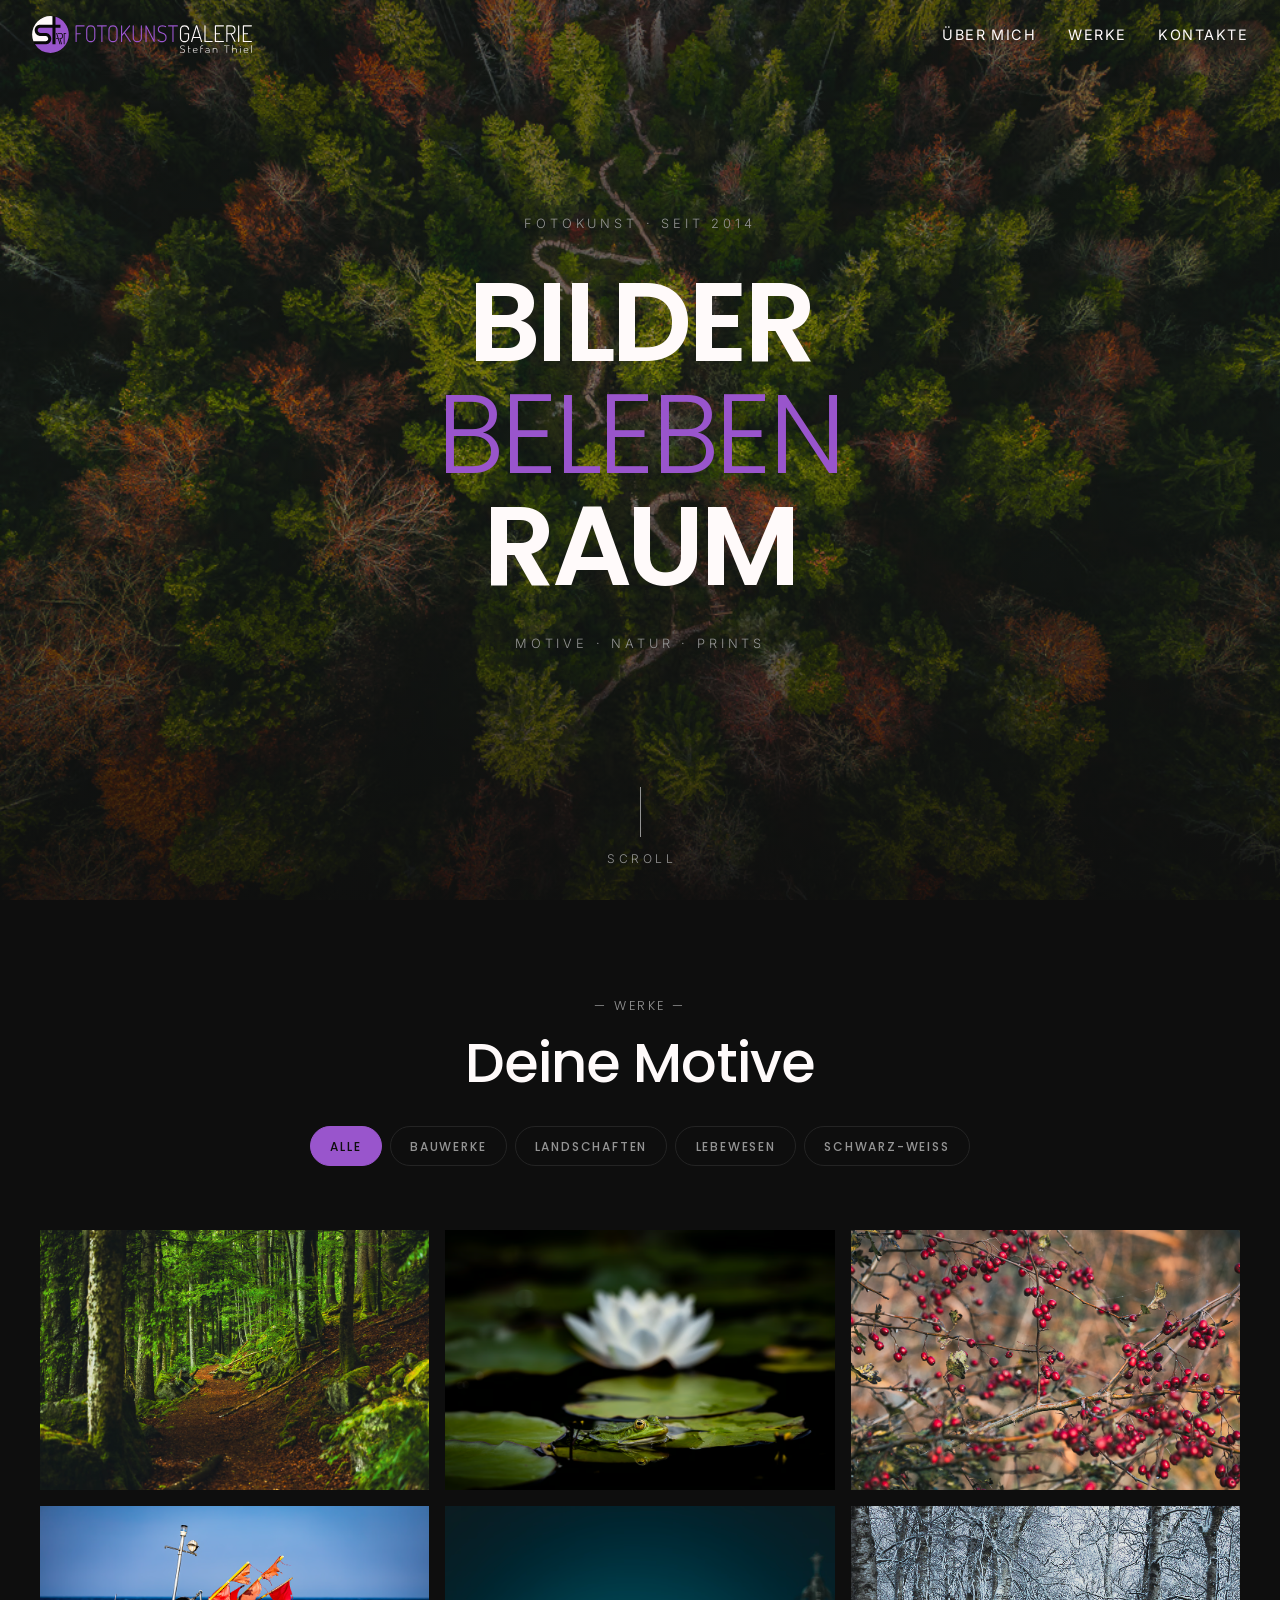
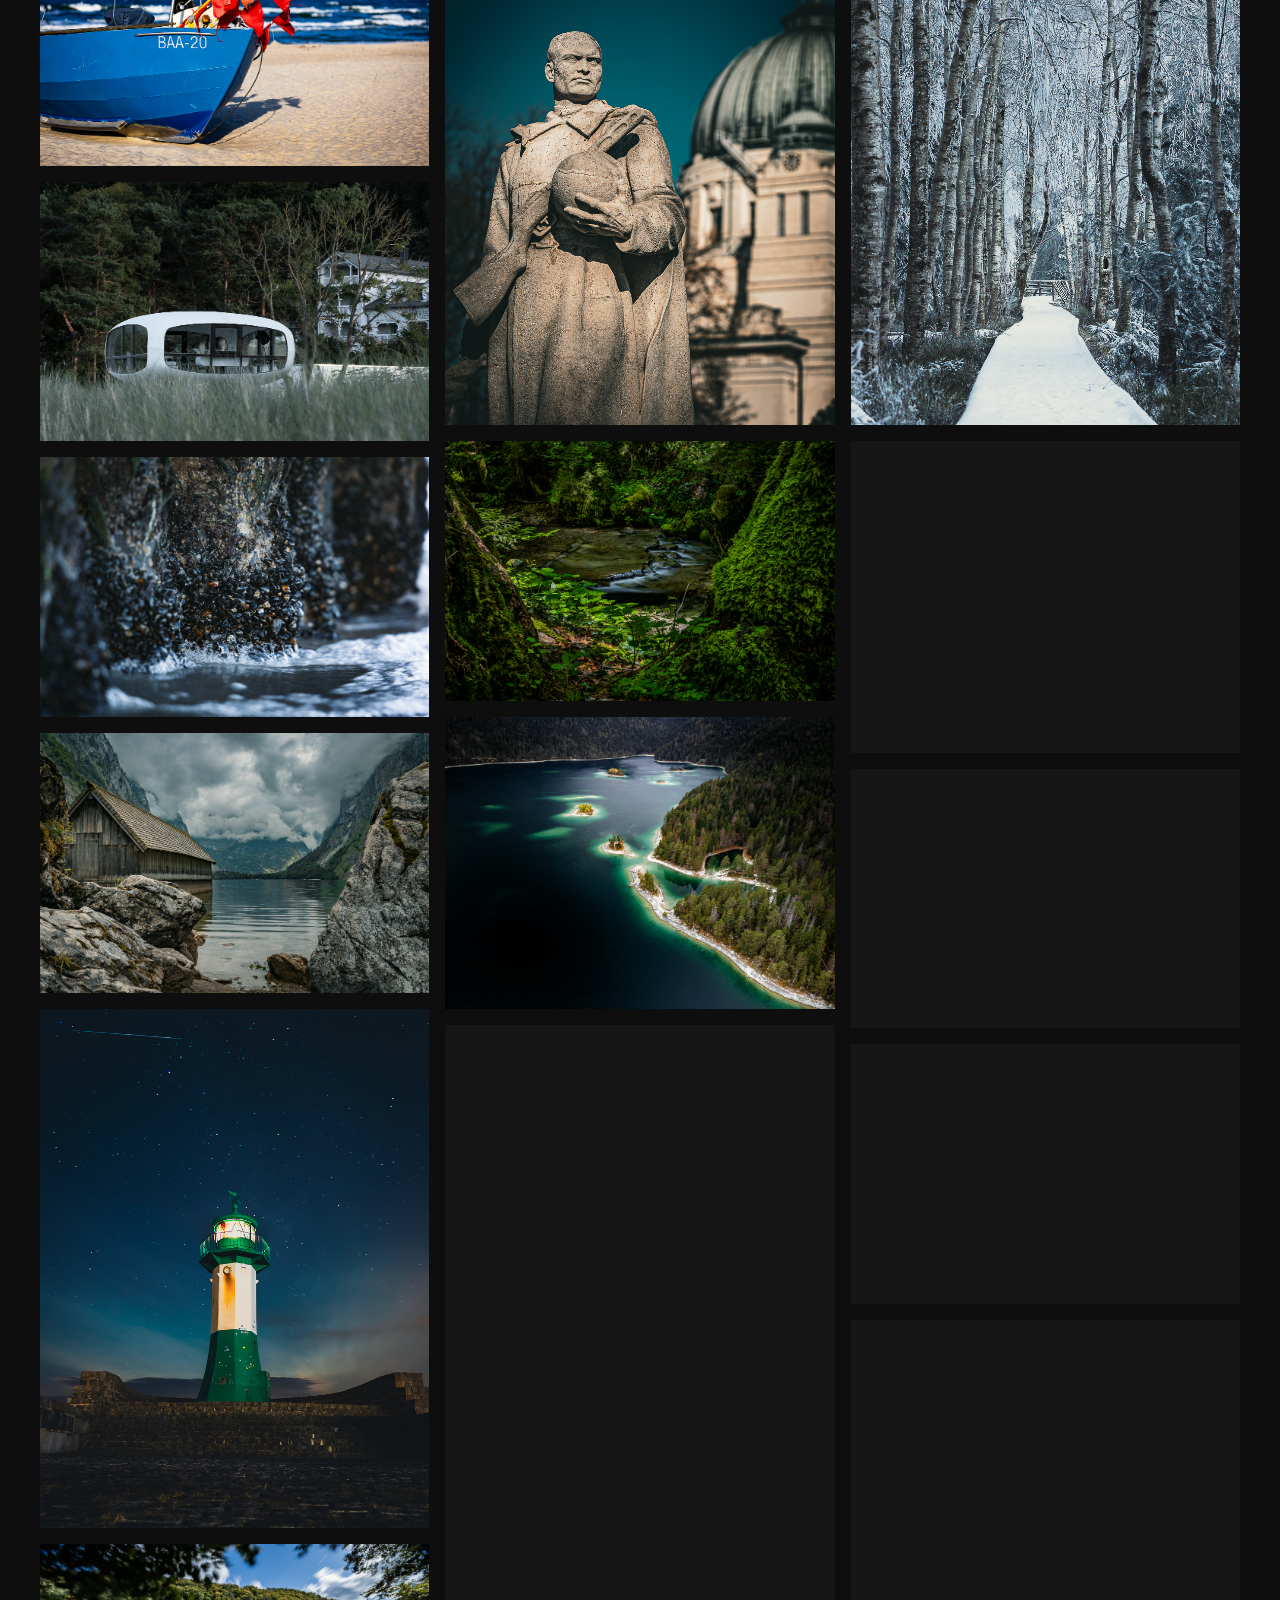
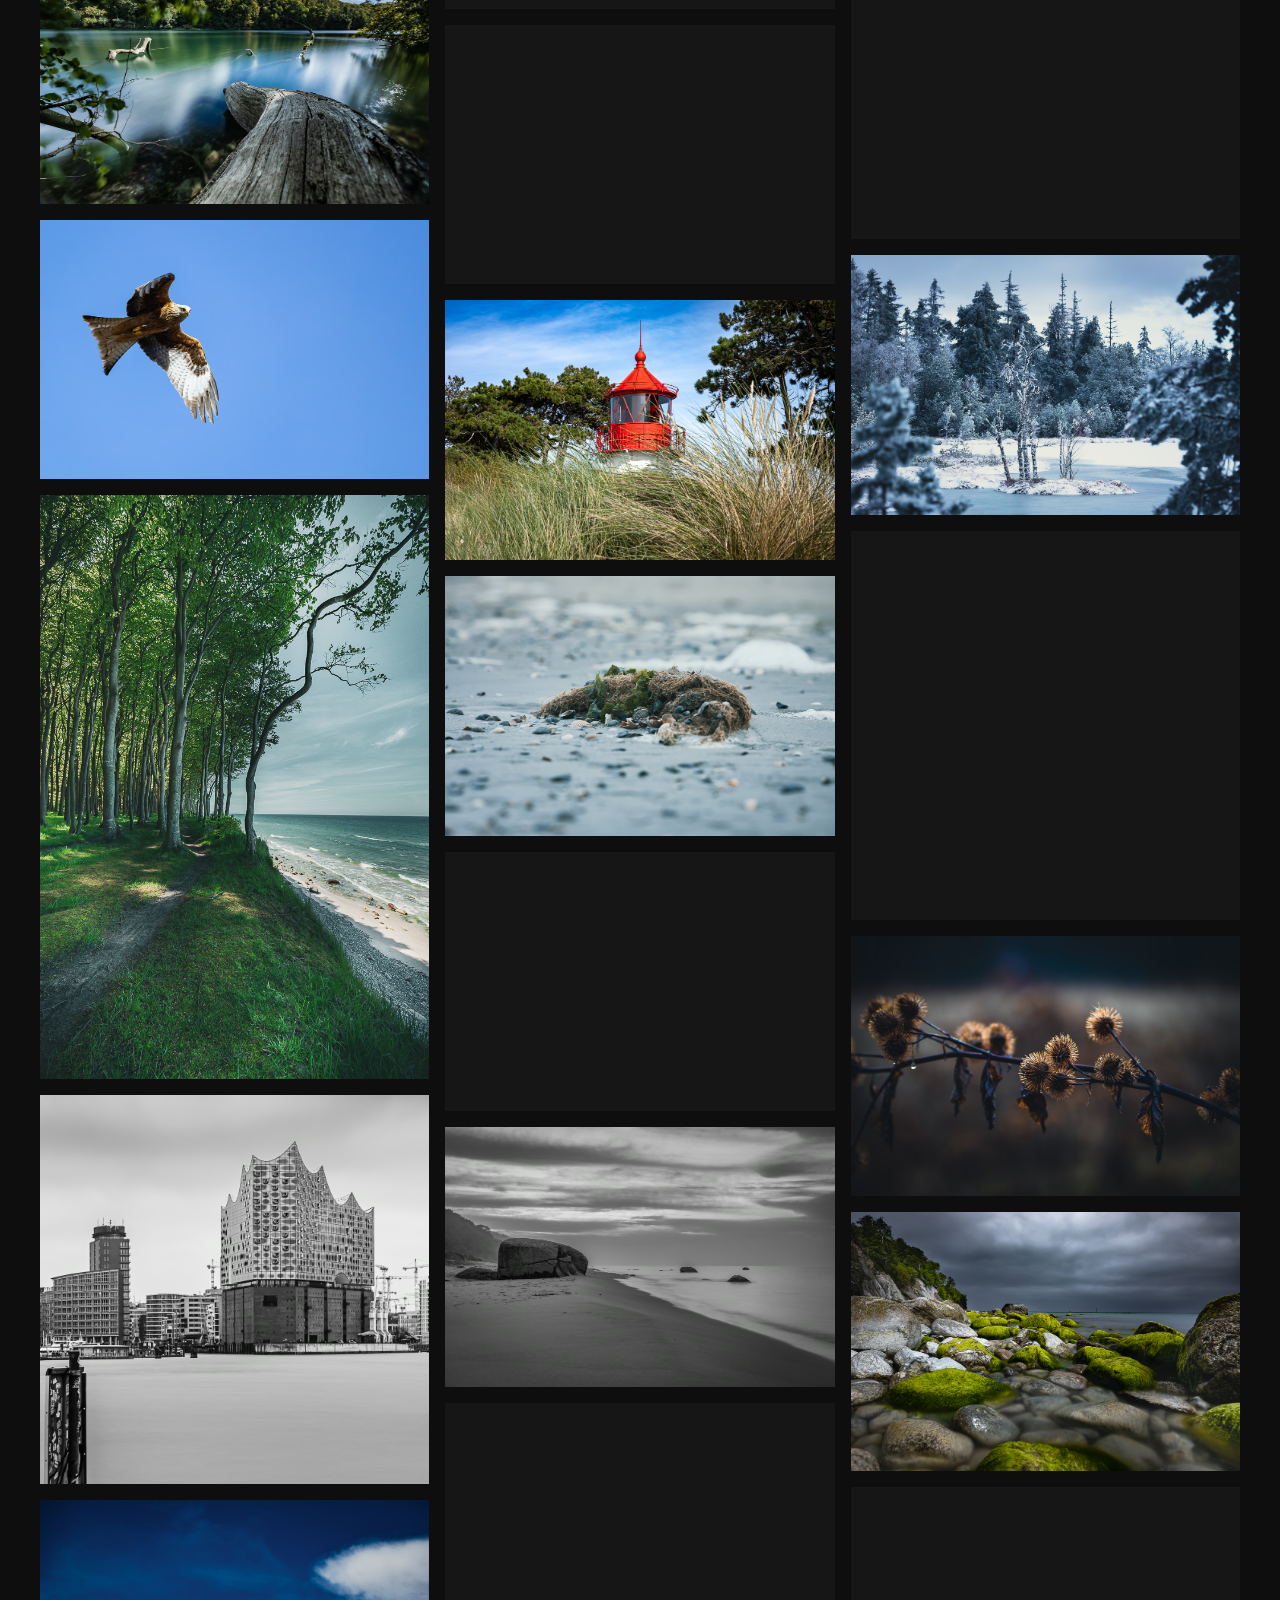
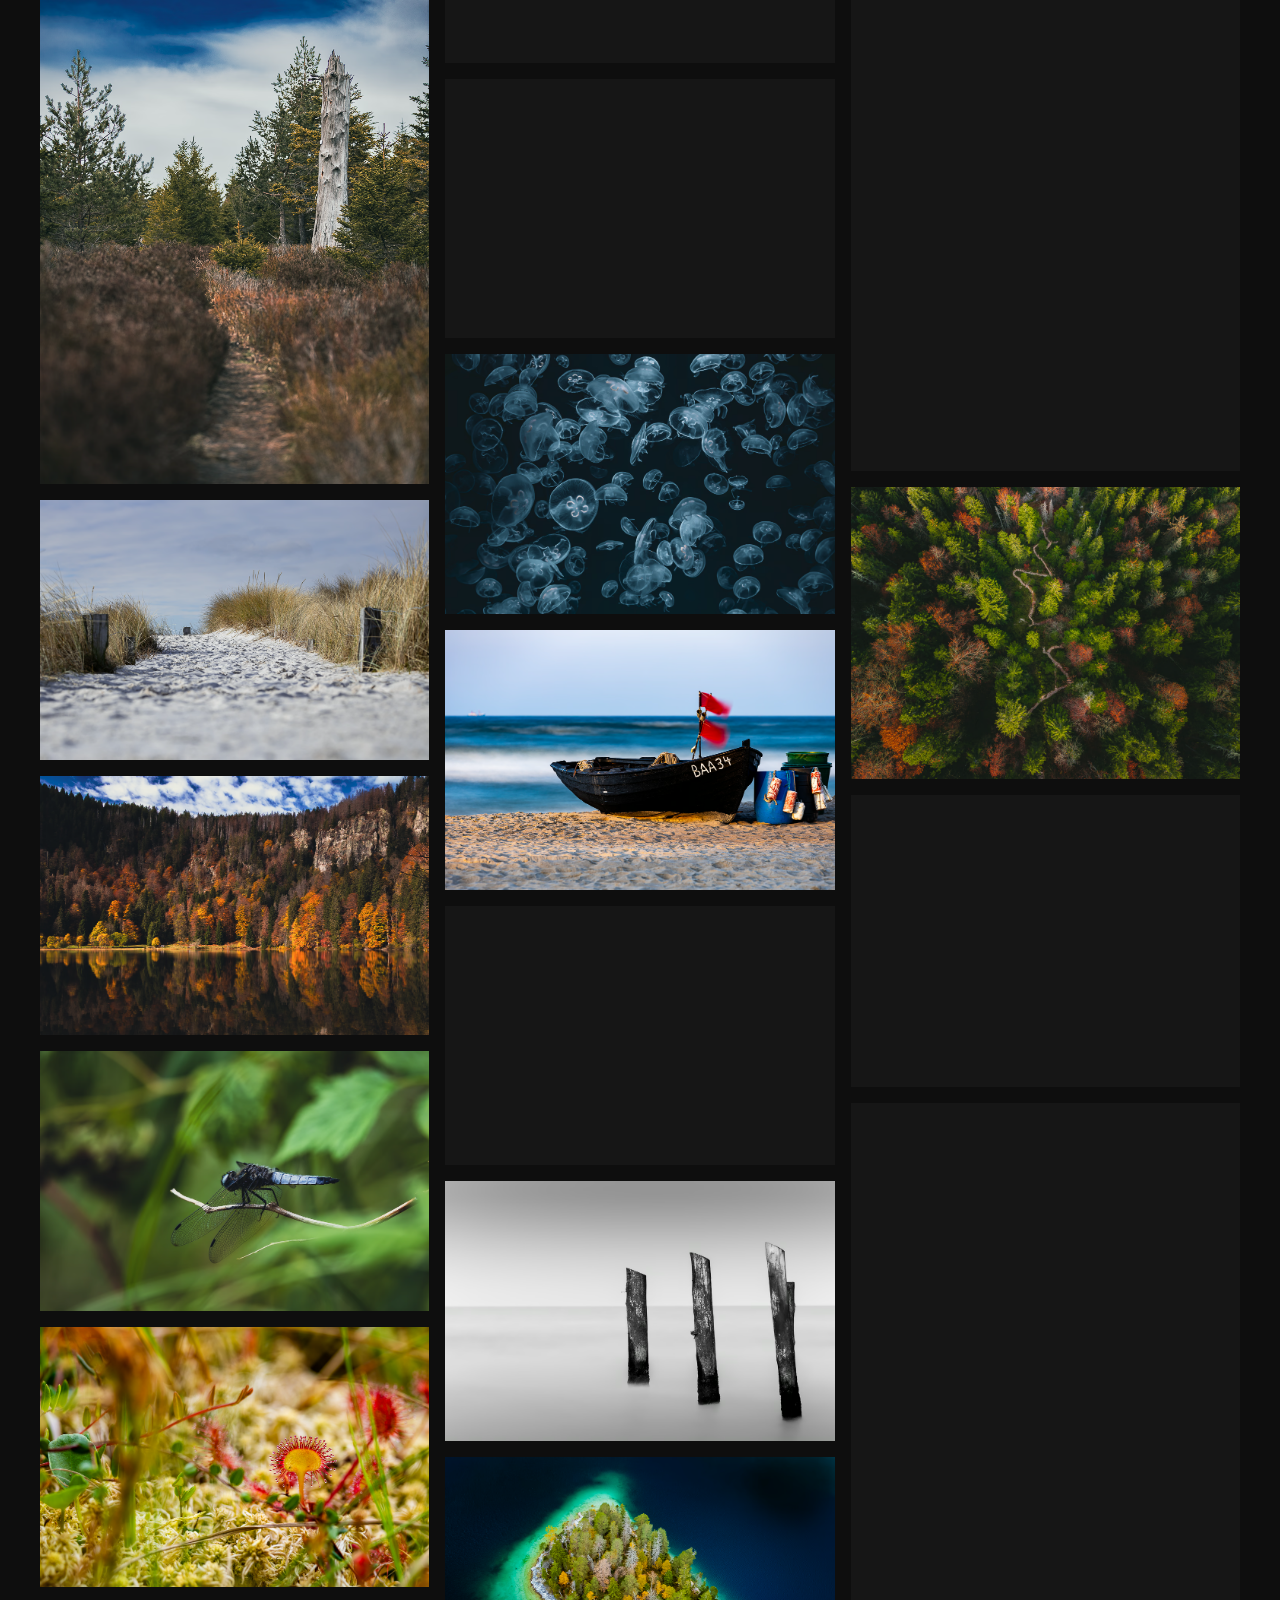
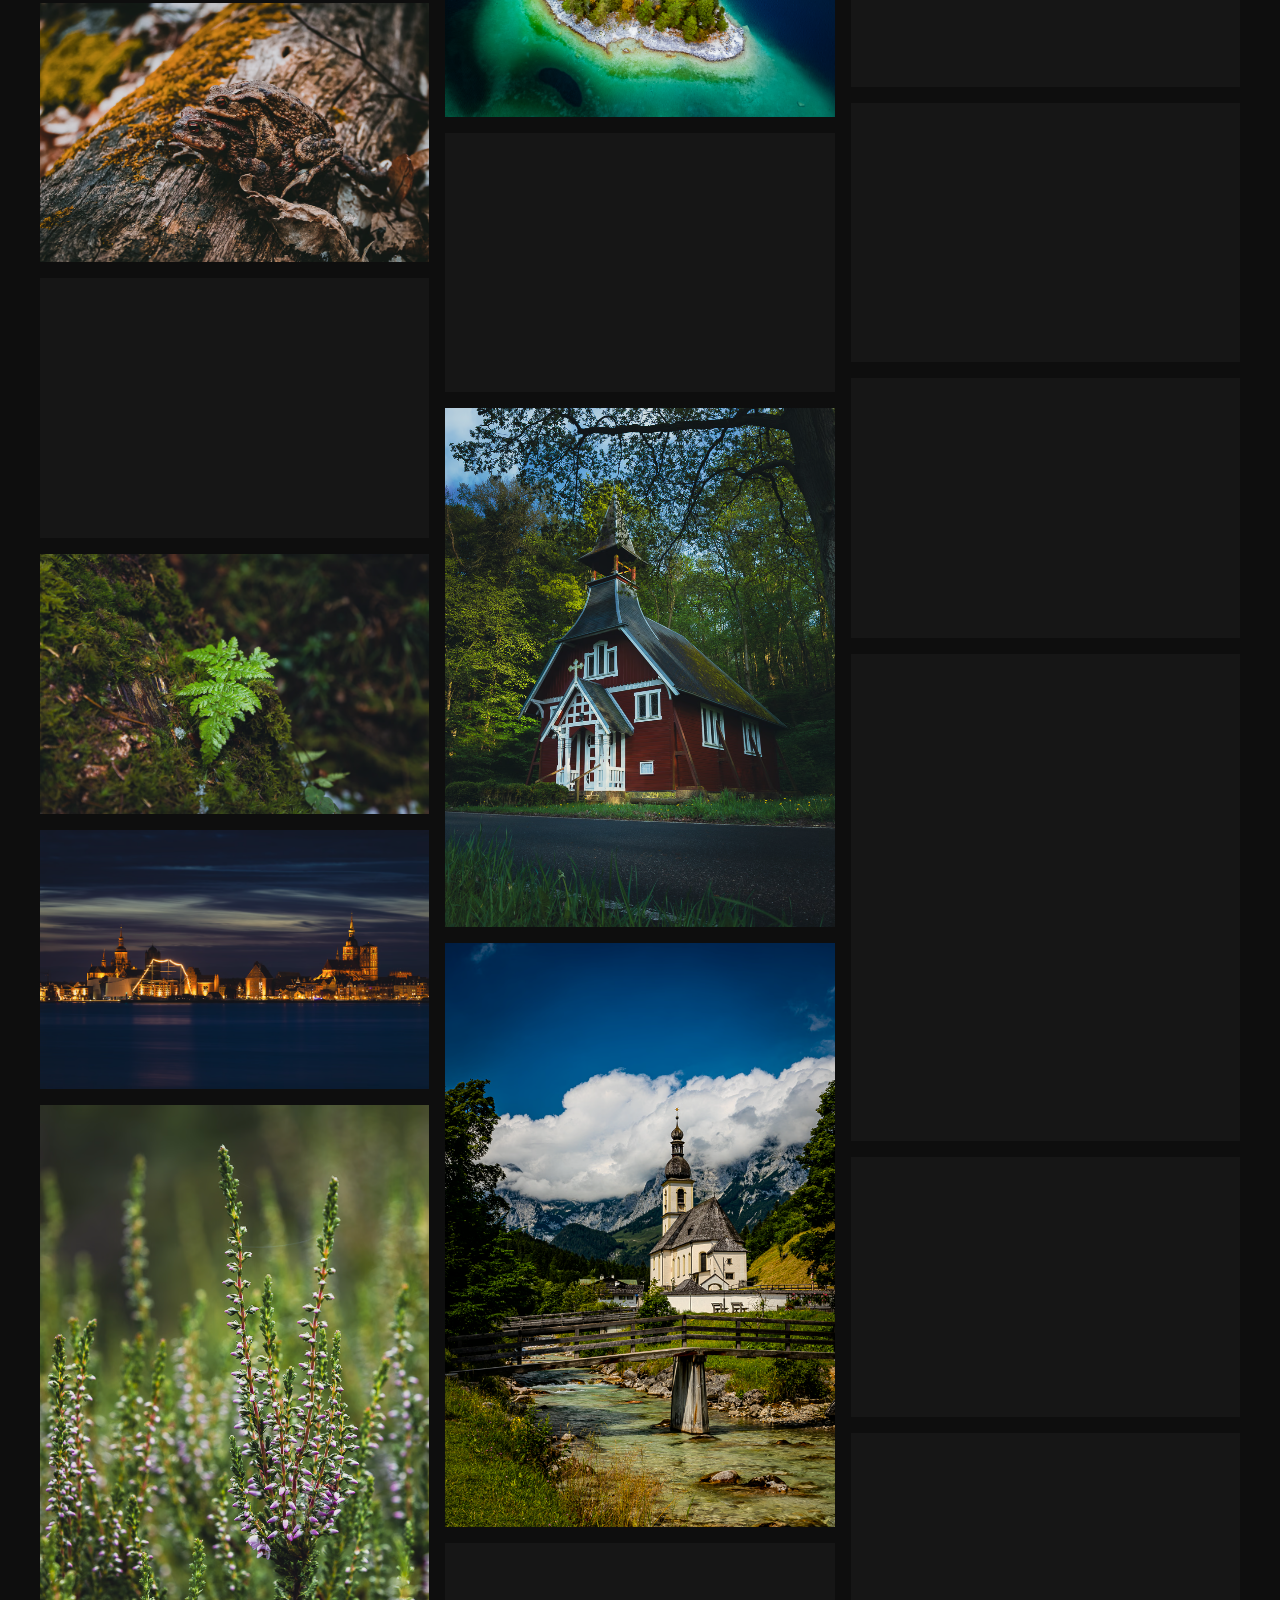
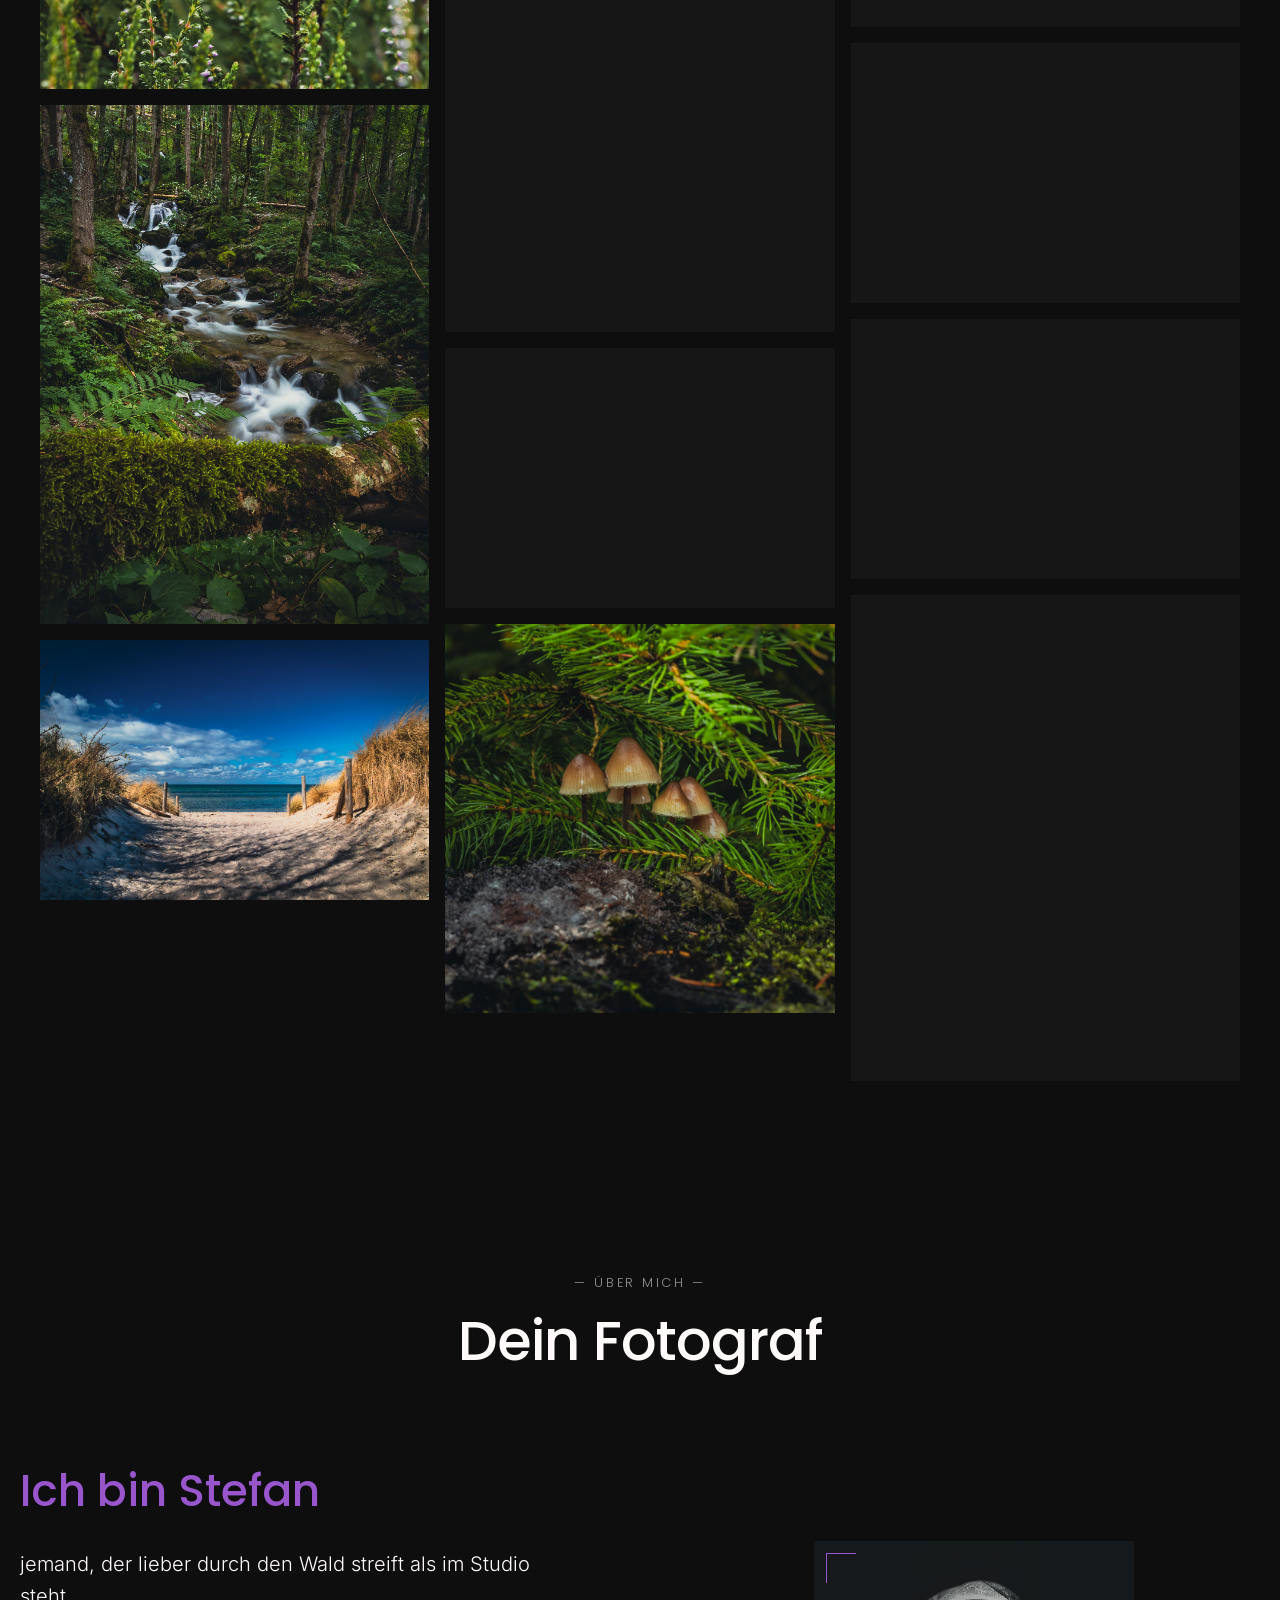
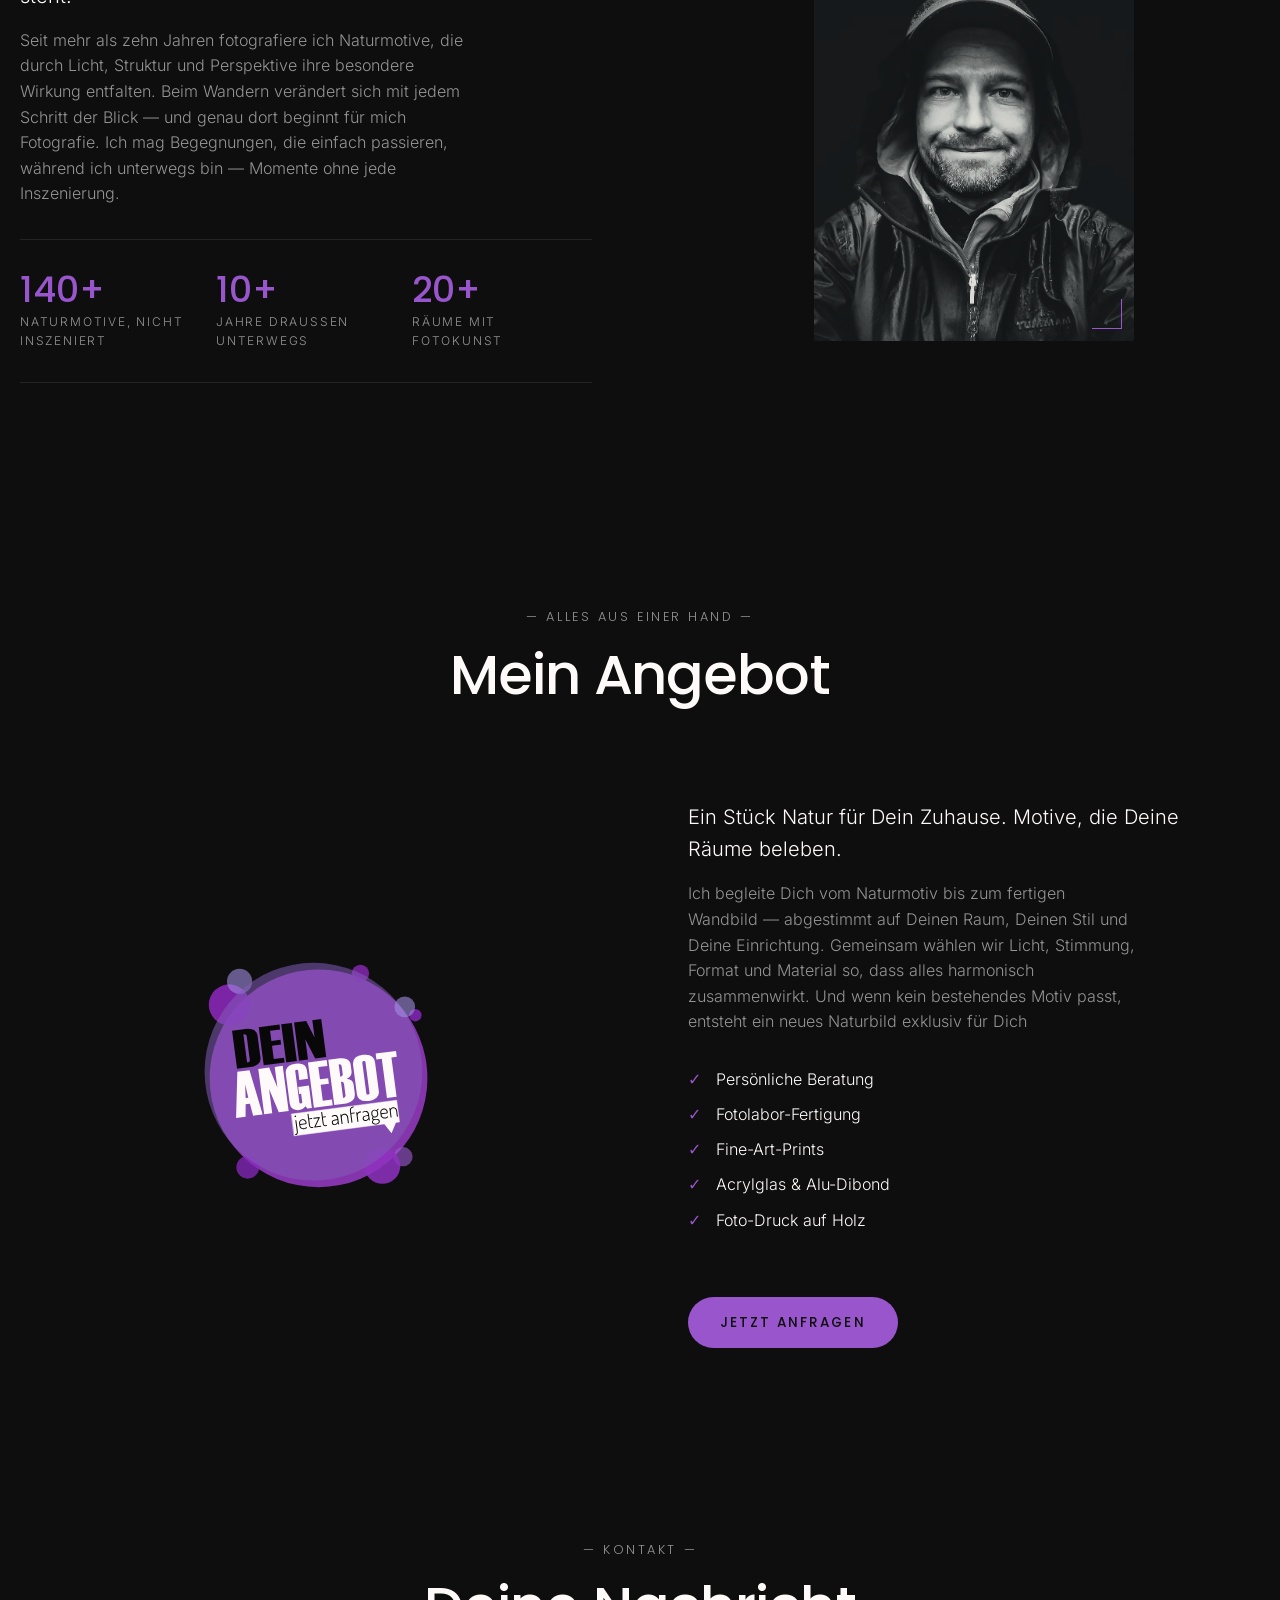
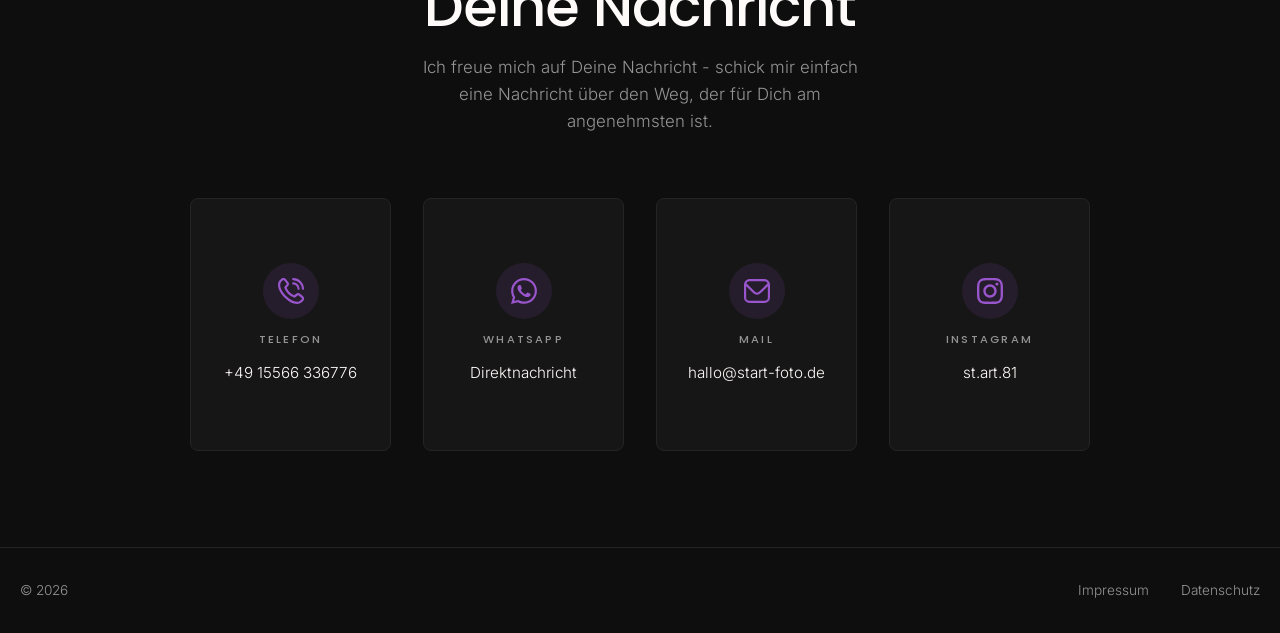
==== commit 55f98ae6: "Update" ====
--- a/index.html
+++ b/index.html
@@ -113,11 +113,11 @@
      <div class="about__container">
         <div class="about__text" data-reveal>
           <p class="about__name">Ich bin Stefan</p>
-          <p class="about__lead">- jemand, der lieber durch den Wald streift als im Studio steht.</p>
+          <p class="about__lead">jemand, der lieber durch den Wald streift als im Studio steht.</p>
           <p class="about__body">
             Seit mehr als zehn Jahren fotografiere ich Naturmotive, die durch Licht, Struktur und Perspektive ihre besondere Wirkung entfalten.
             Beim Wandern verändert sich mit jedem Schritt der Blick — und genau dort beginnt für mich Fotografie.
-            Ich mag das perfekt Unperfekte — Momente, die nicht inszeniert sind.
+            Ich mag Begegnungen, die einfach passieren, während ich unterwegs bin — Momente ohne jede Inszenierung.
           </p>
           <ul class="about__stats">
             <li>
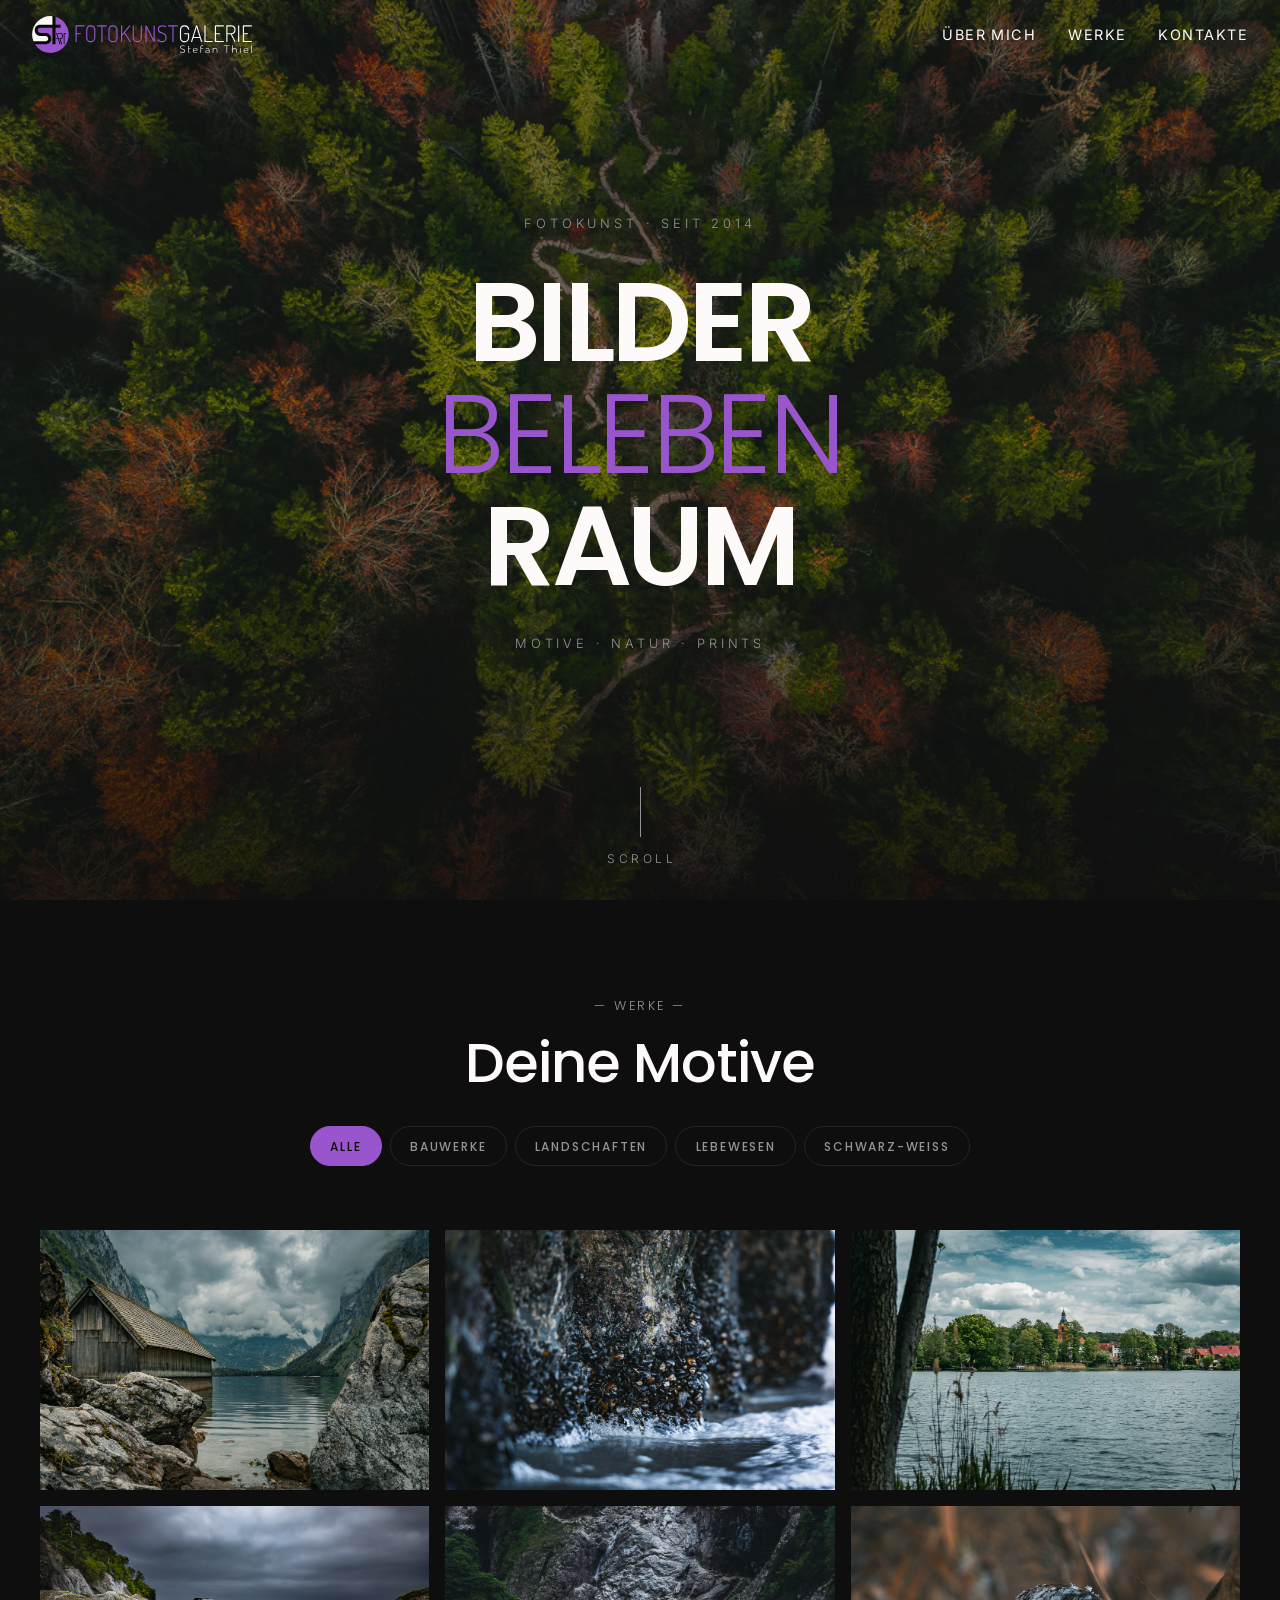
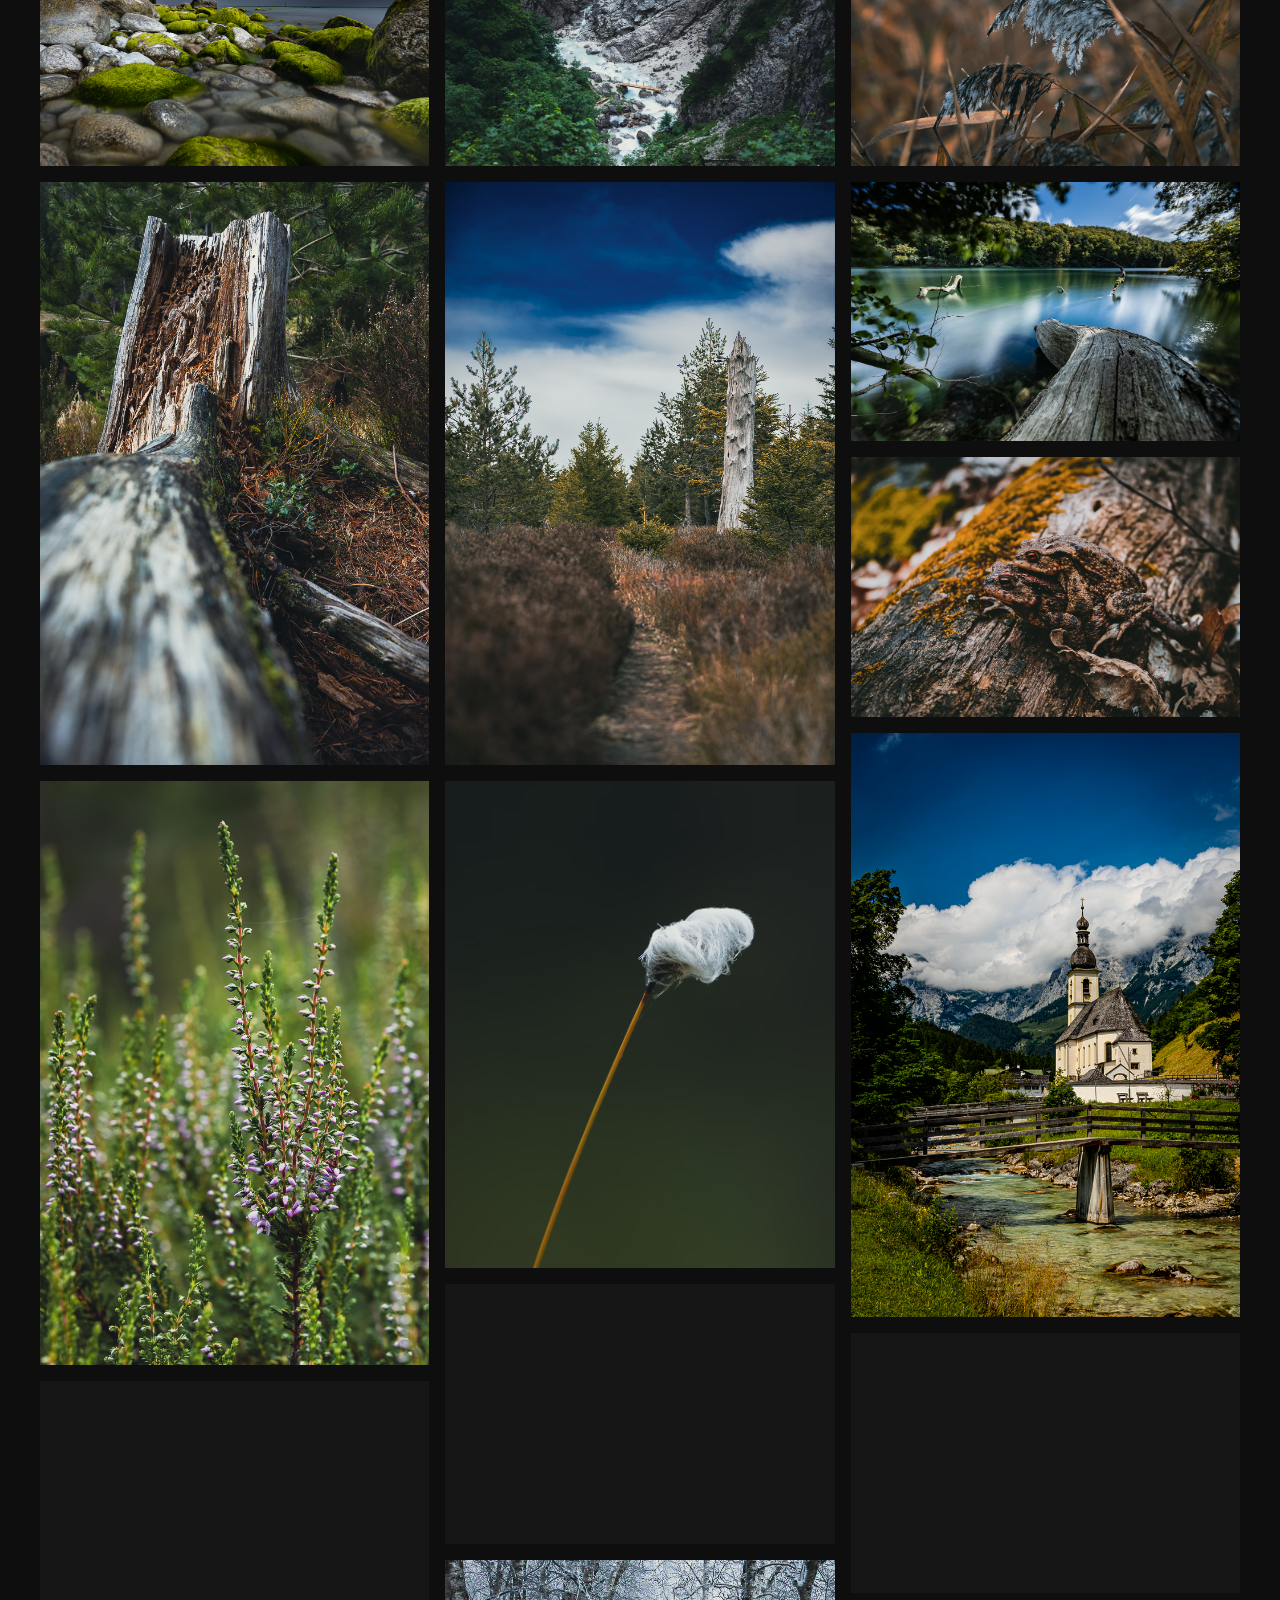
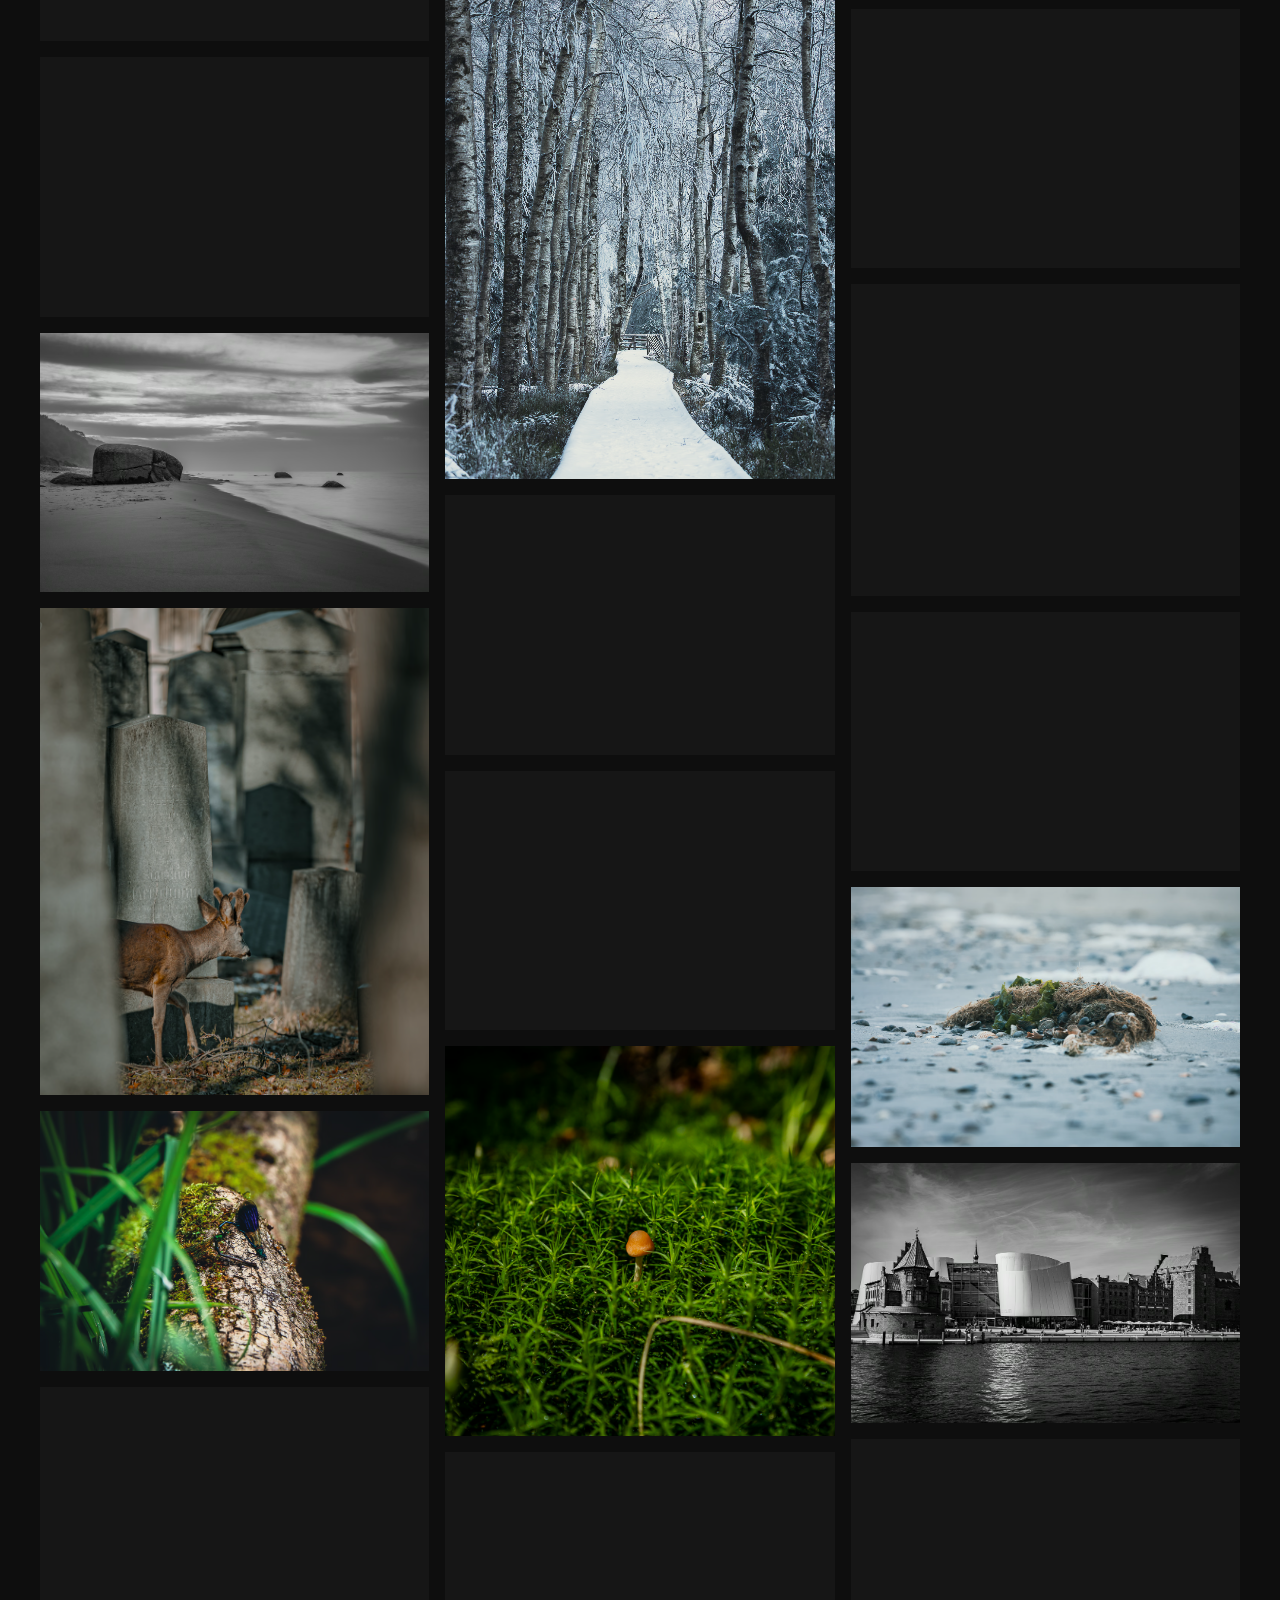
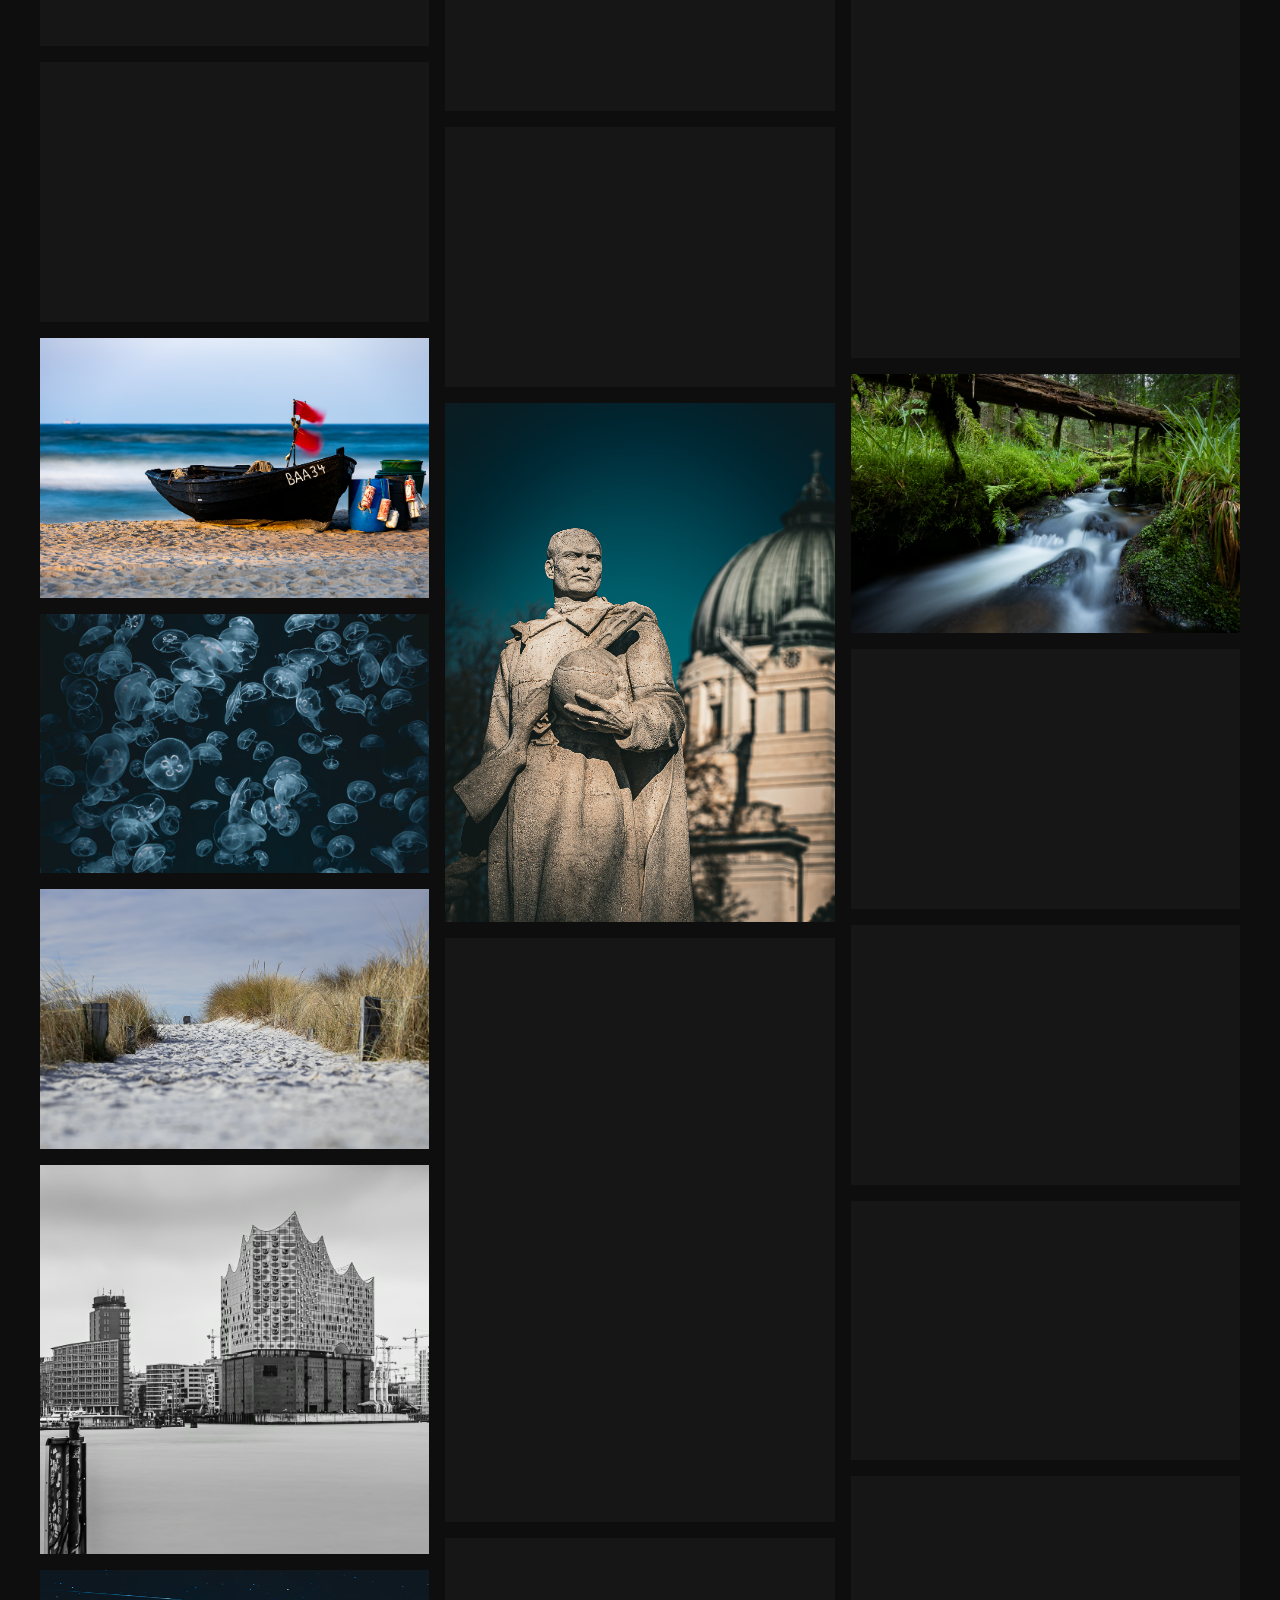
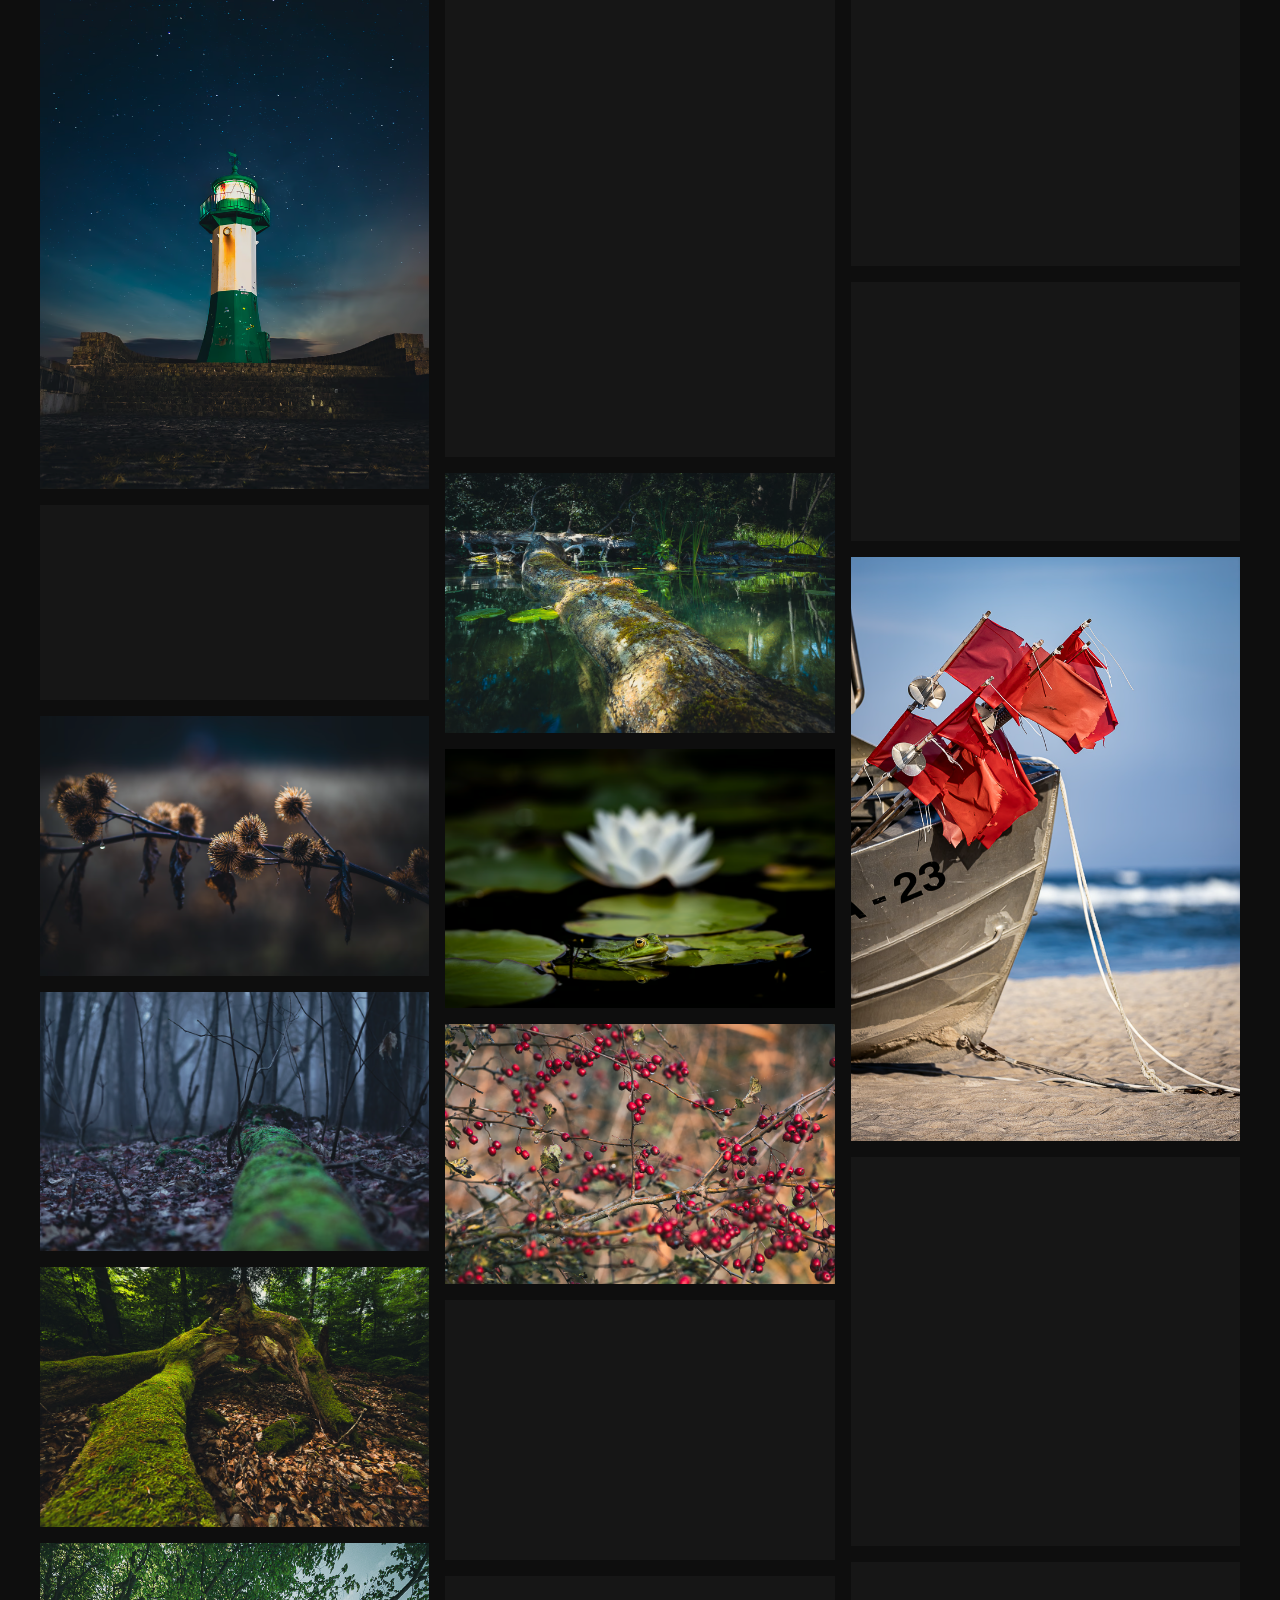
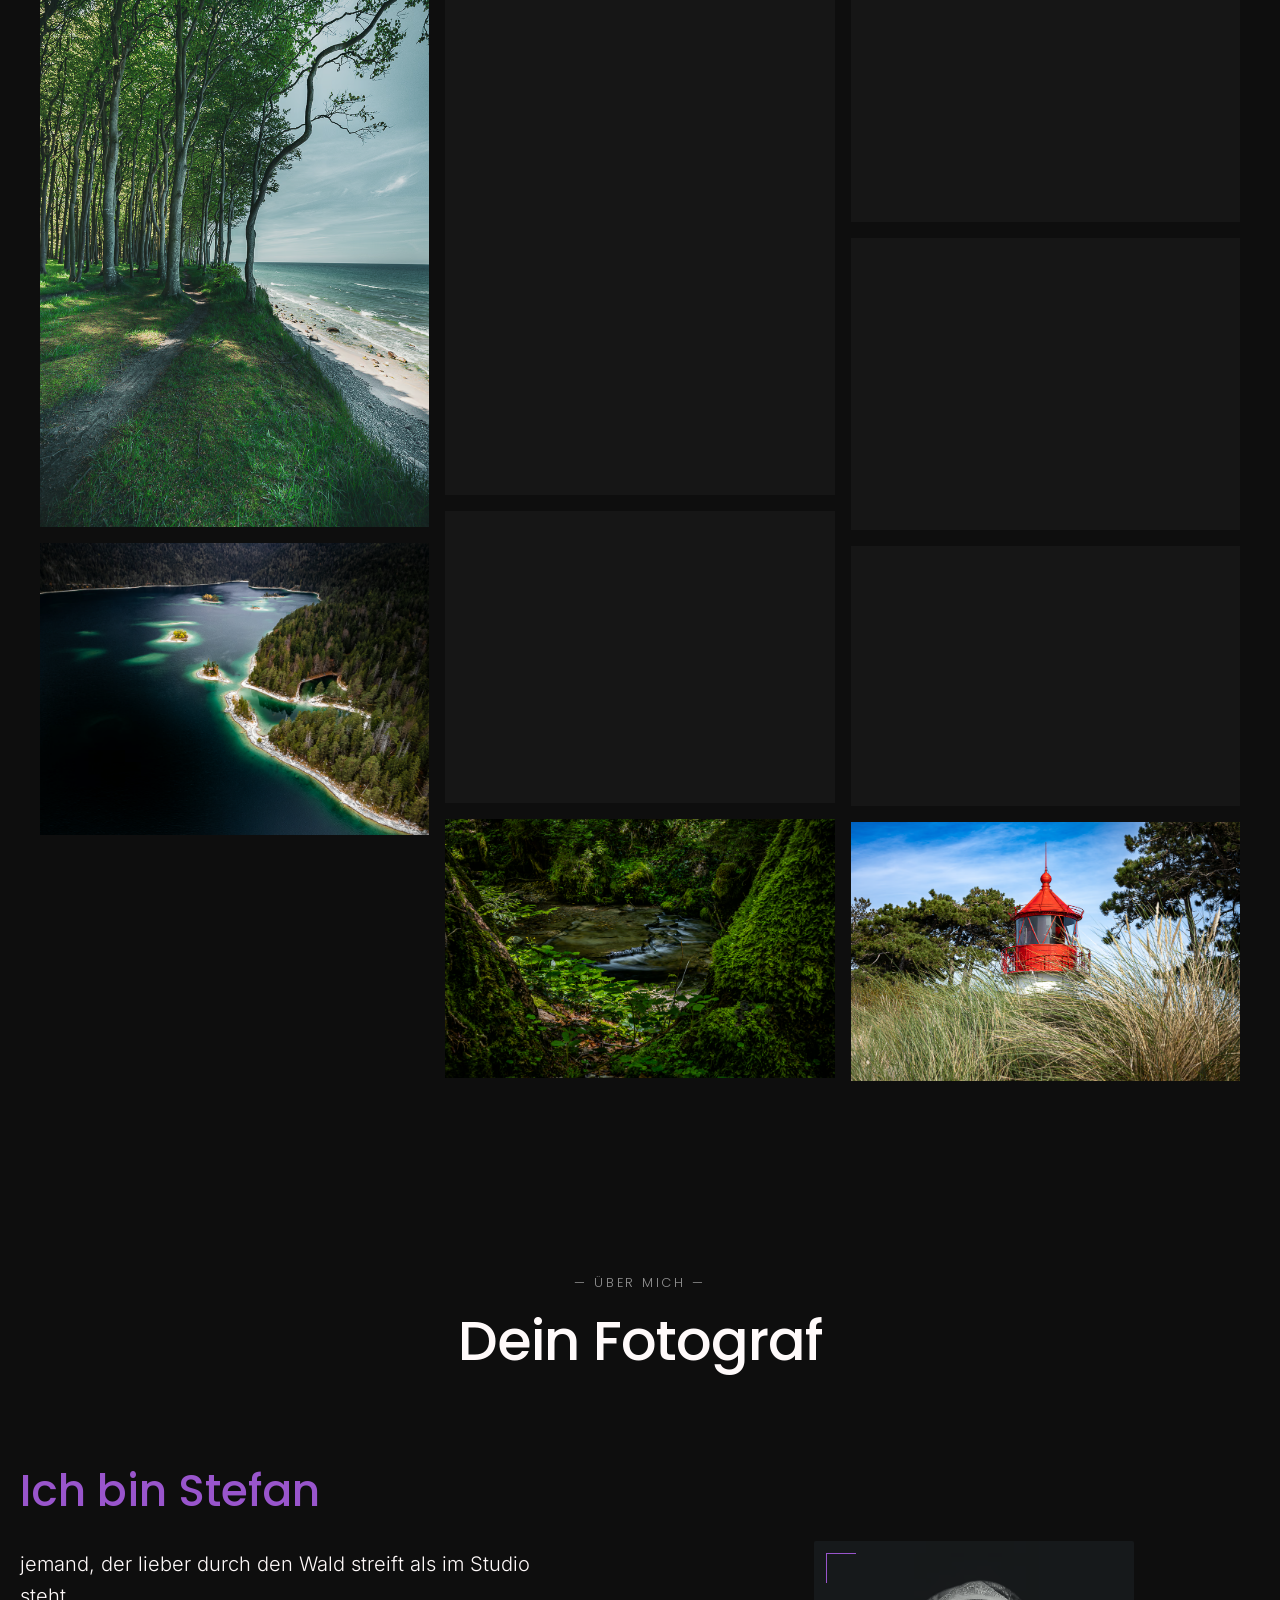
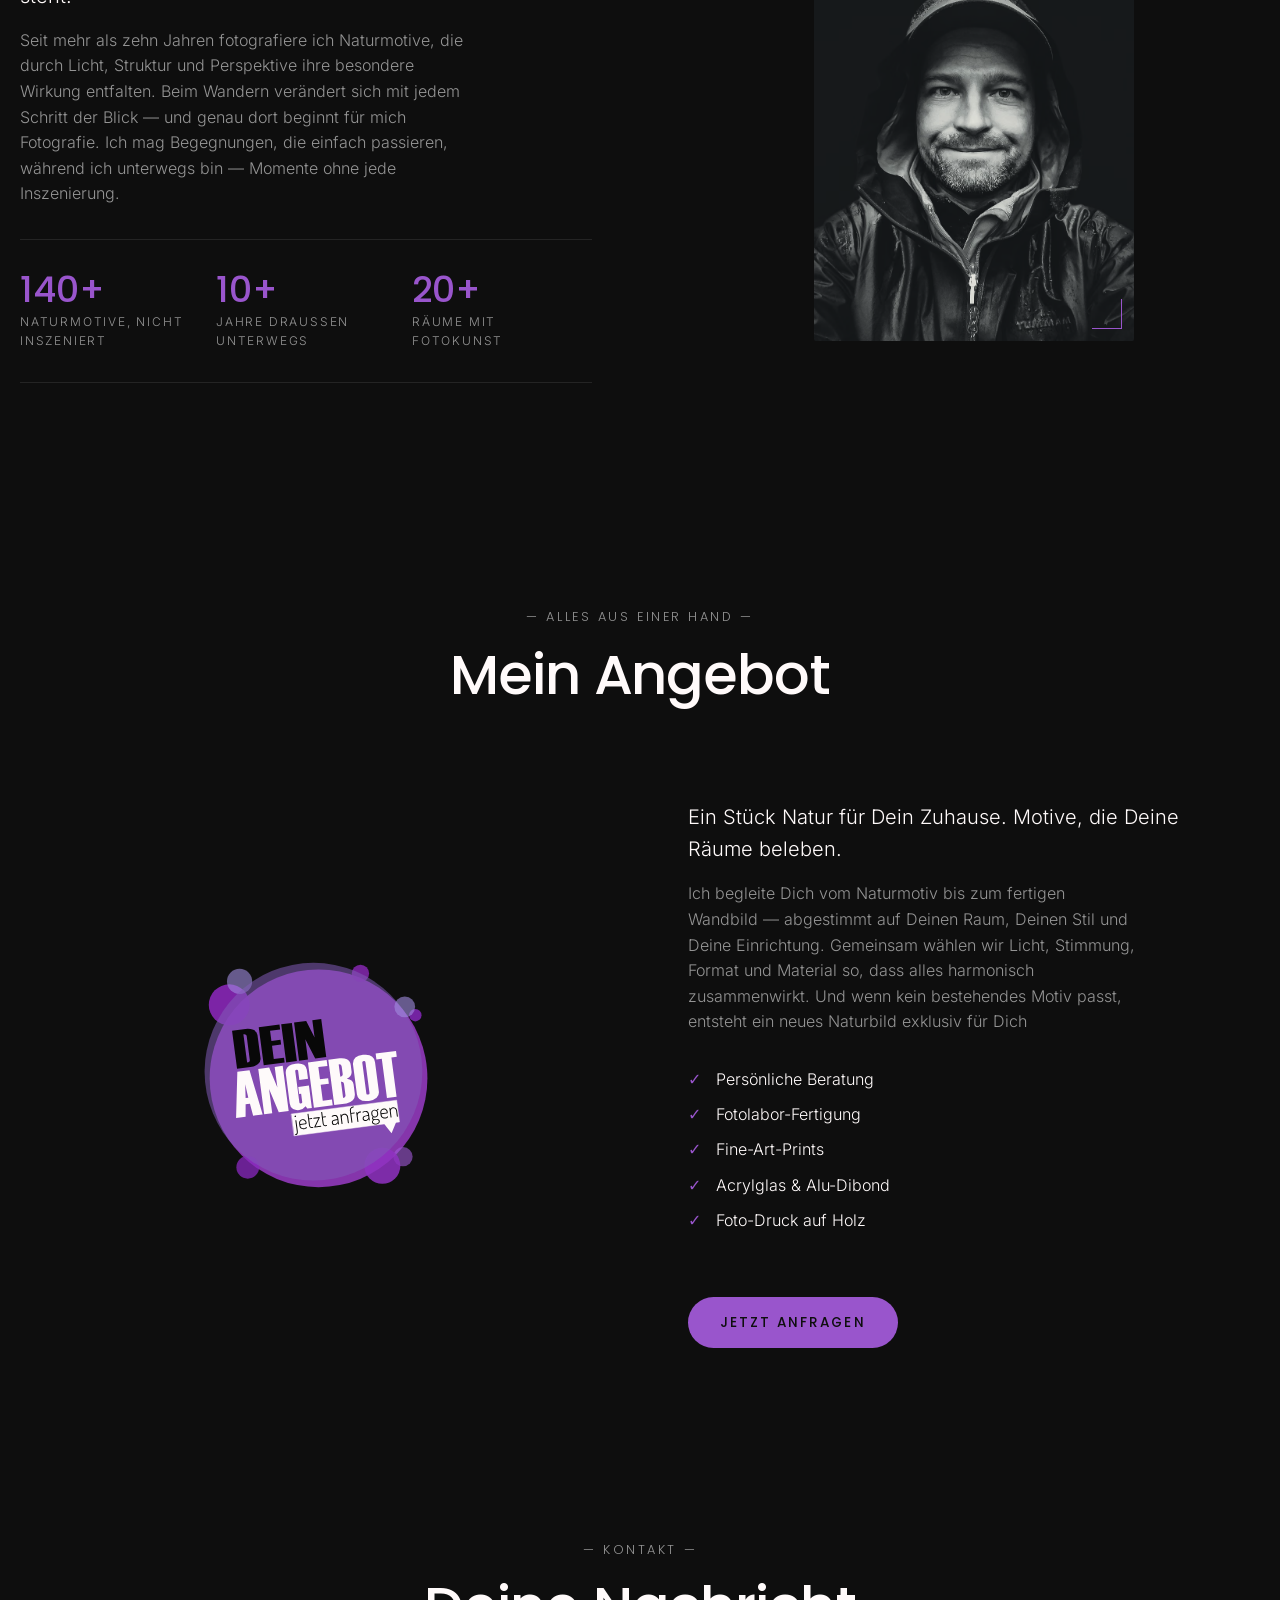
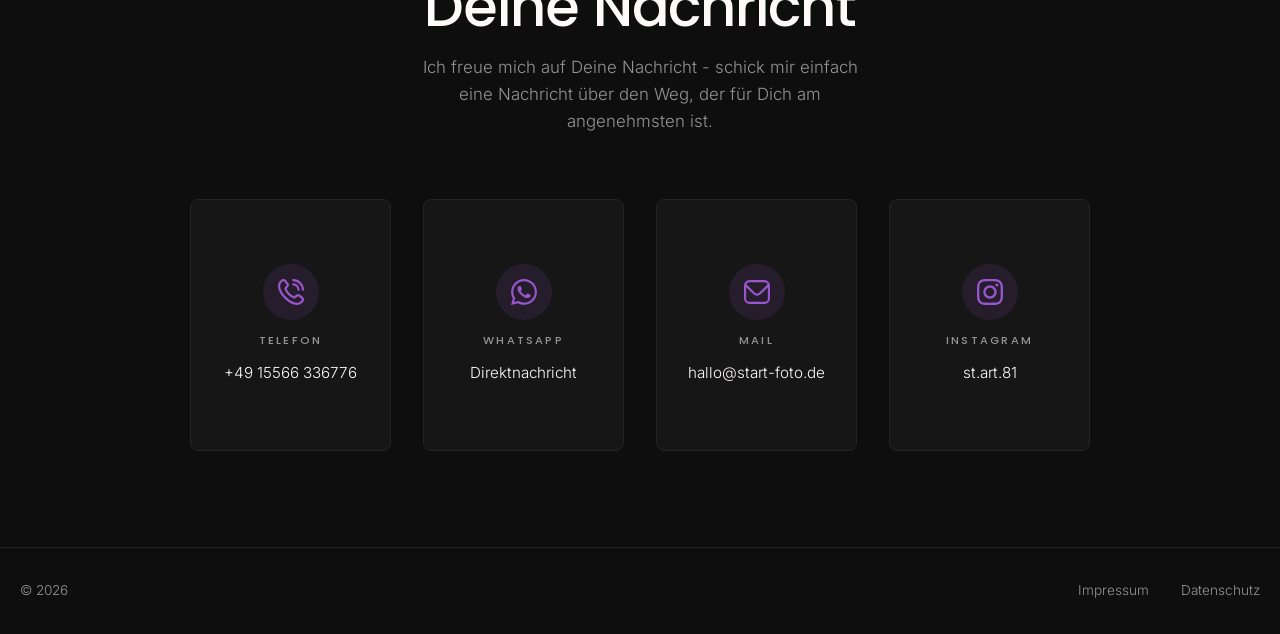
==== commit 98da227e: "Resolve merge conflicts" ====
--- a/index.html
+++ b/index.html
@@ -26,7 +26,7 @@
   <meta property="og:title" content="Bilder beleben Raum · Fotokunst seit 2014">
   <meta property="og:description" content="Ein Stück Natur für Dein Zuhause. Bilder, die bleiben und Räume beleben.">
   <meta property="og:url" content="https://start-foto.de/">
-  <meta property="og:image" content="https://start-foto.de/og/og-image.jpg">
+  <meta property="og:image" content="https://start-foto.de/galerie/og-image.jpg">
   <meta property="og:image:width" content="1200">
   <meta property="og:image:height" content="630">
   <meta property="og:image:alt" content="Bilder beleben Raum · Fotokunst seit 2014">
@@ -36,7 +36,7 @@
   <meta name="twitter:card" content="summary_large_image">
   <meta name="twitter:title" content="Bilder beleben Raum · Fotokunst seit 2014">
   <meta name="twitter:description" content="Ein Stück Natur für Dein Zuhause. Bilder, die bleiben und Räume beleben.">
-  <meta name="twitter:image" content="https://start-foto.de/og/og-image.jpg">
+  <meta name="twitter:image" content="https://start-foto.de/galerie/og-image.jpg">
   <meta name="twitter:image:alt" content="Bilder beleben Raum · Fotokunst seit 2014">
 
   <!-- Stylesheets -->
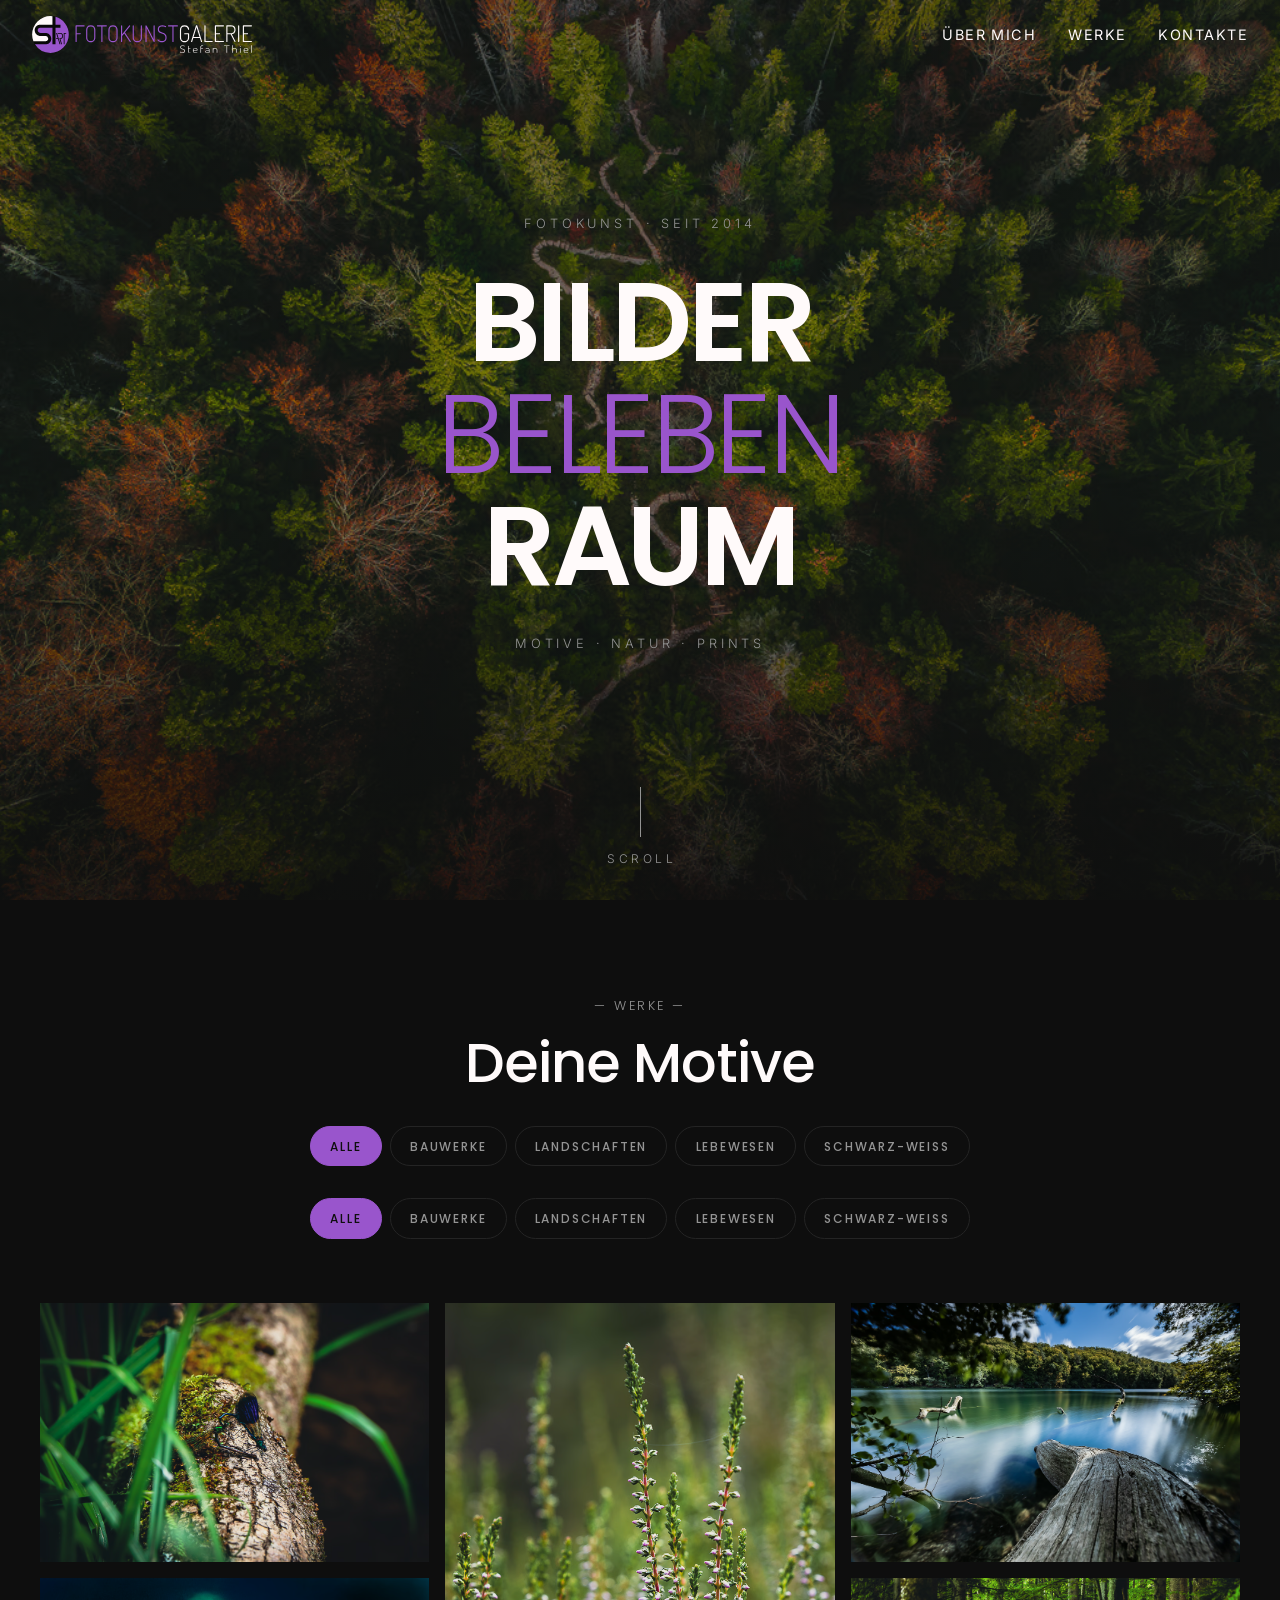
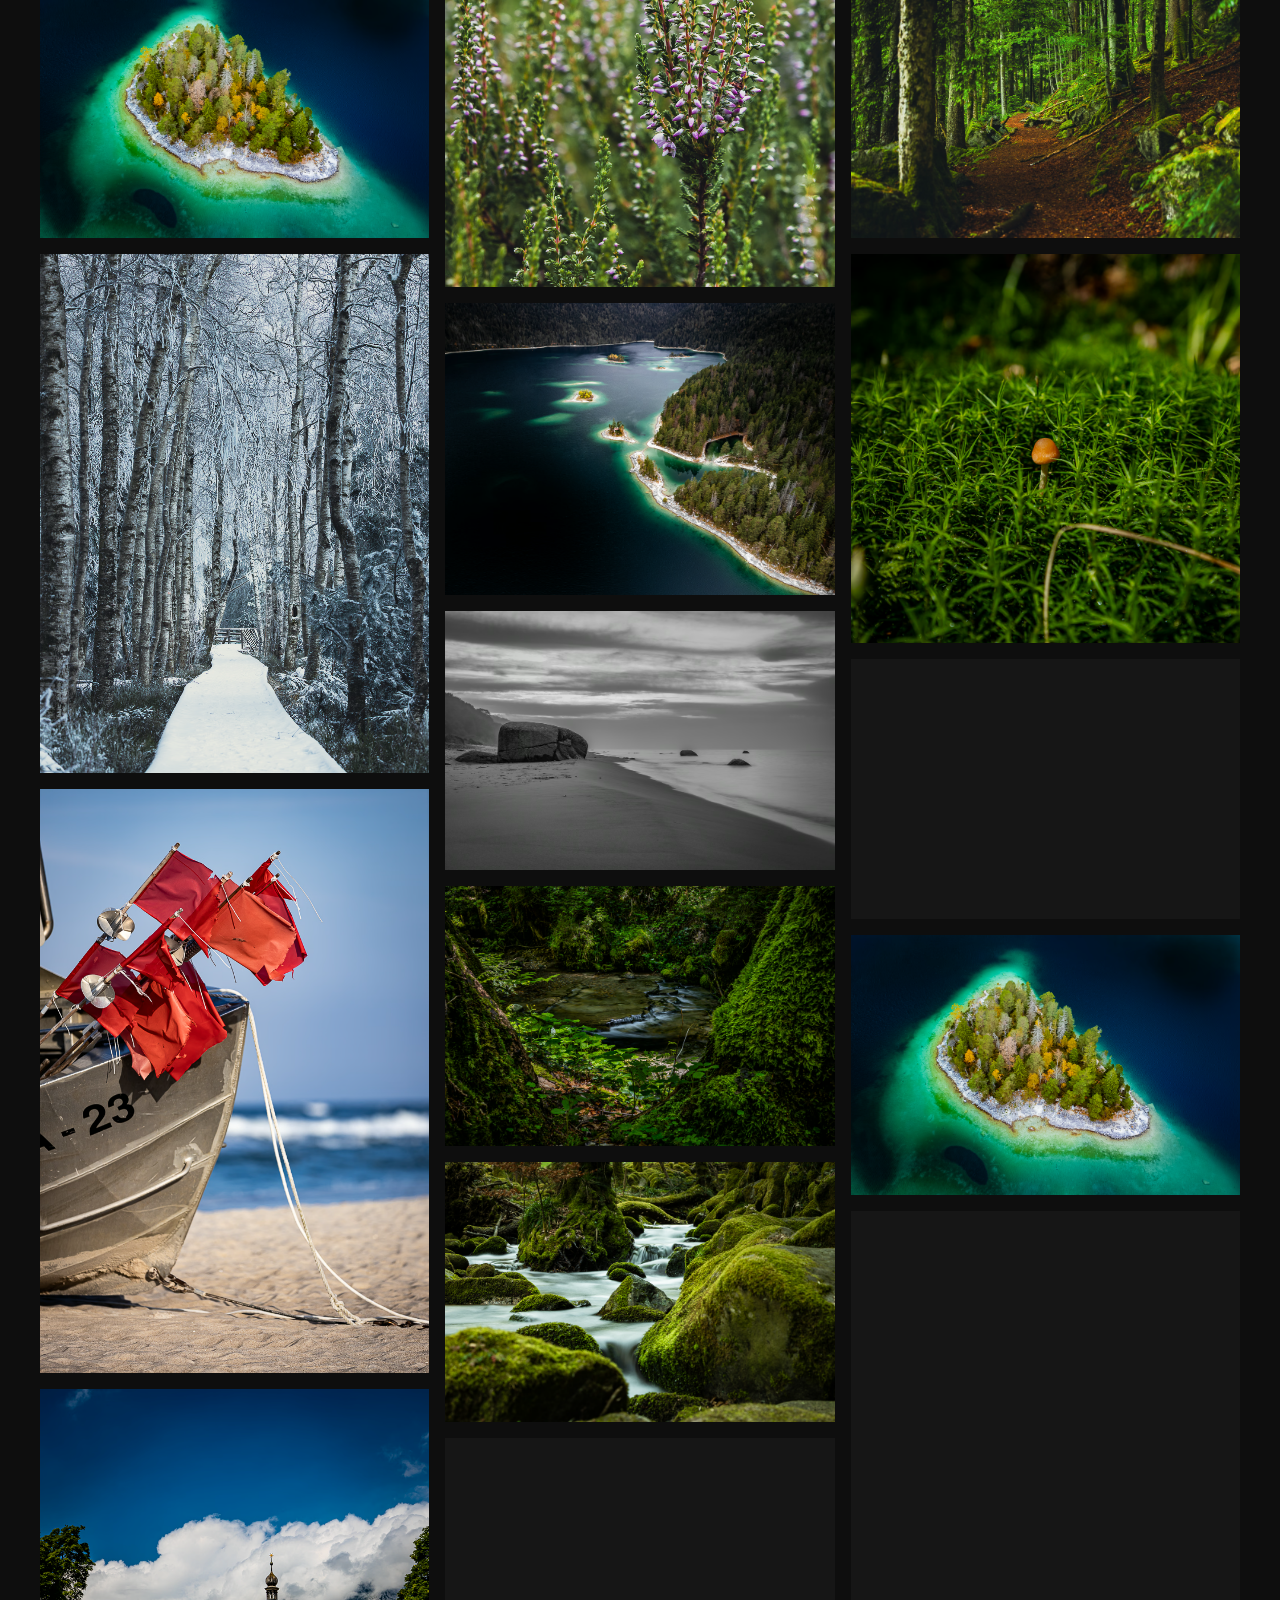
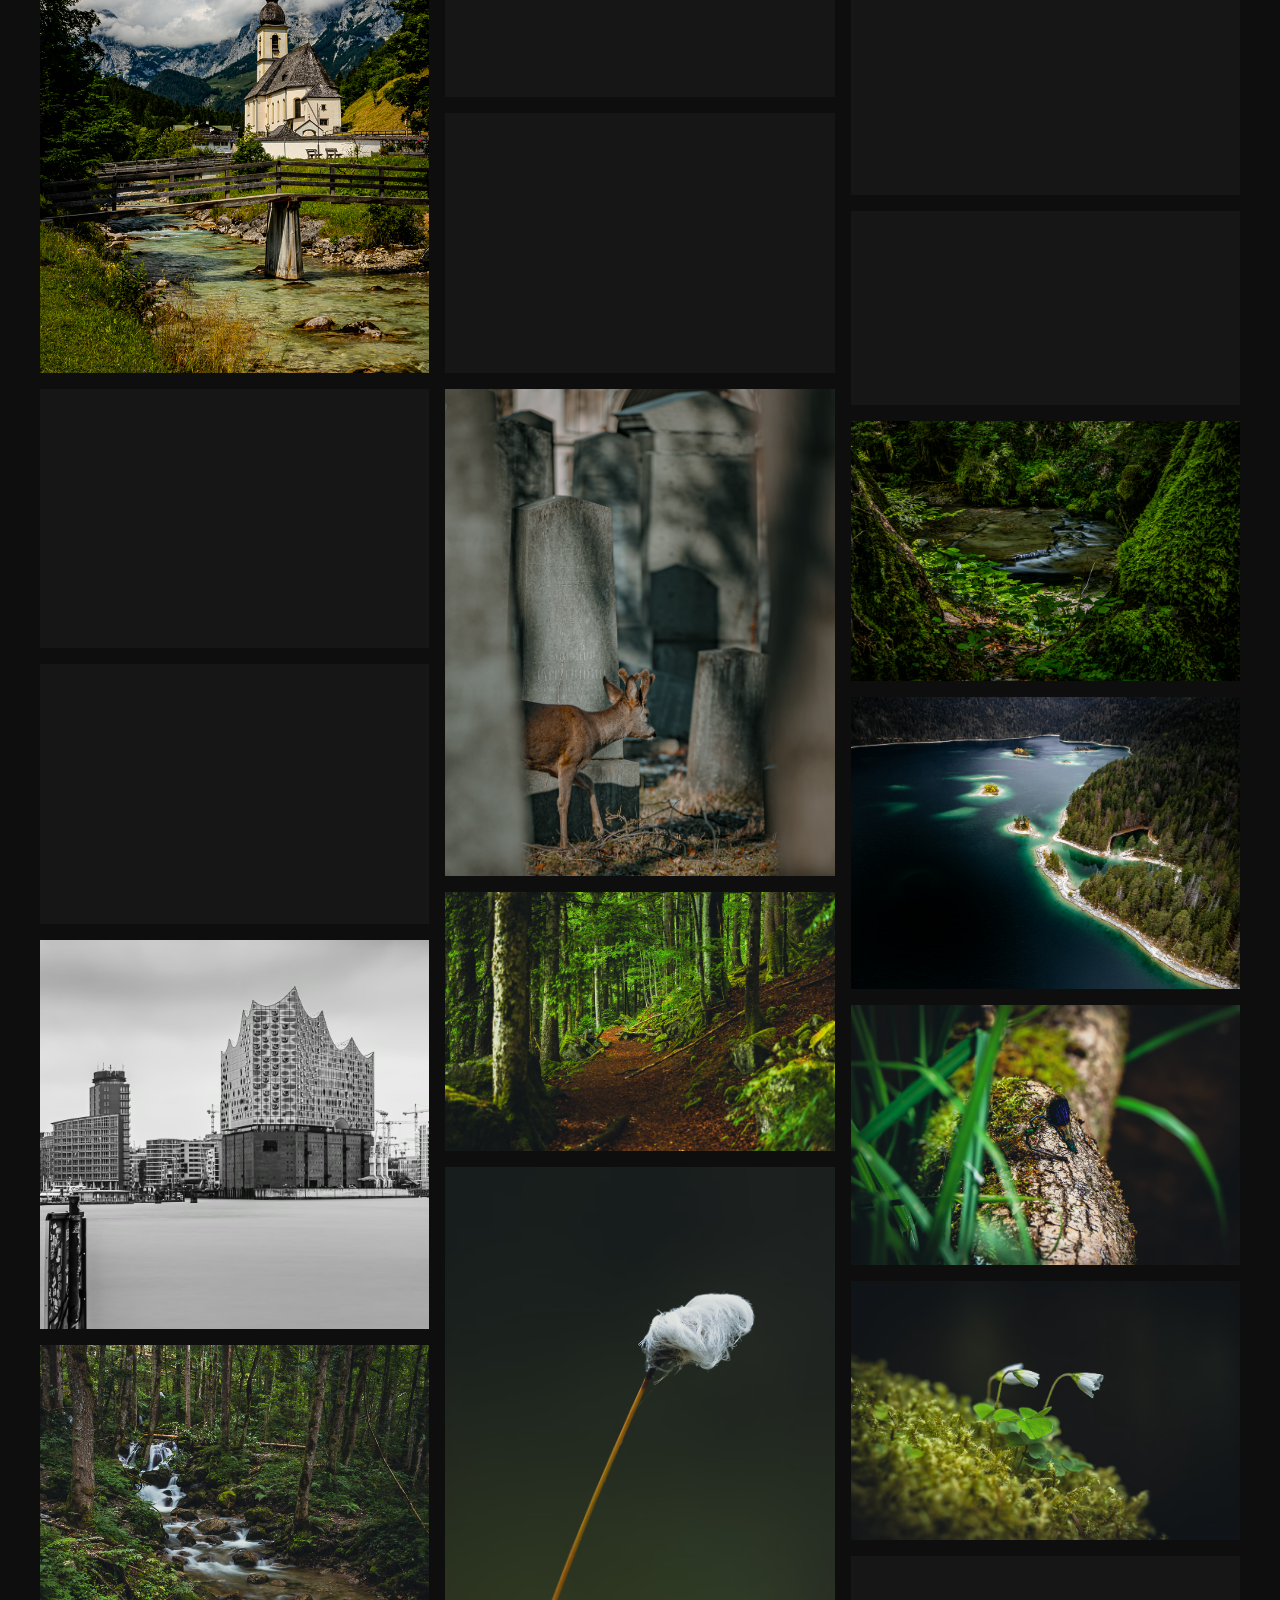
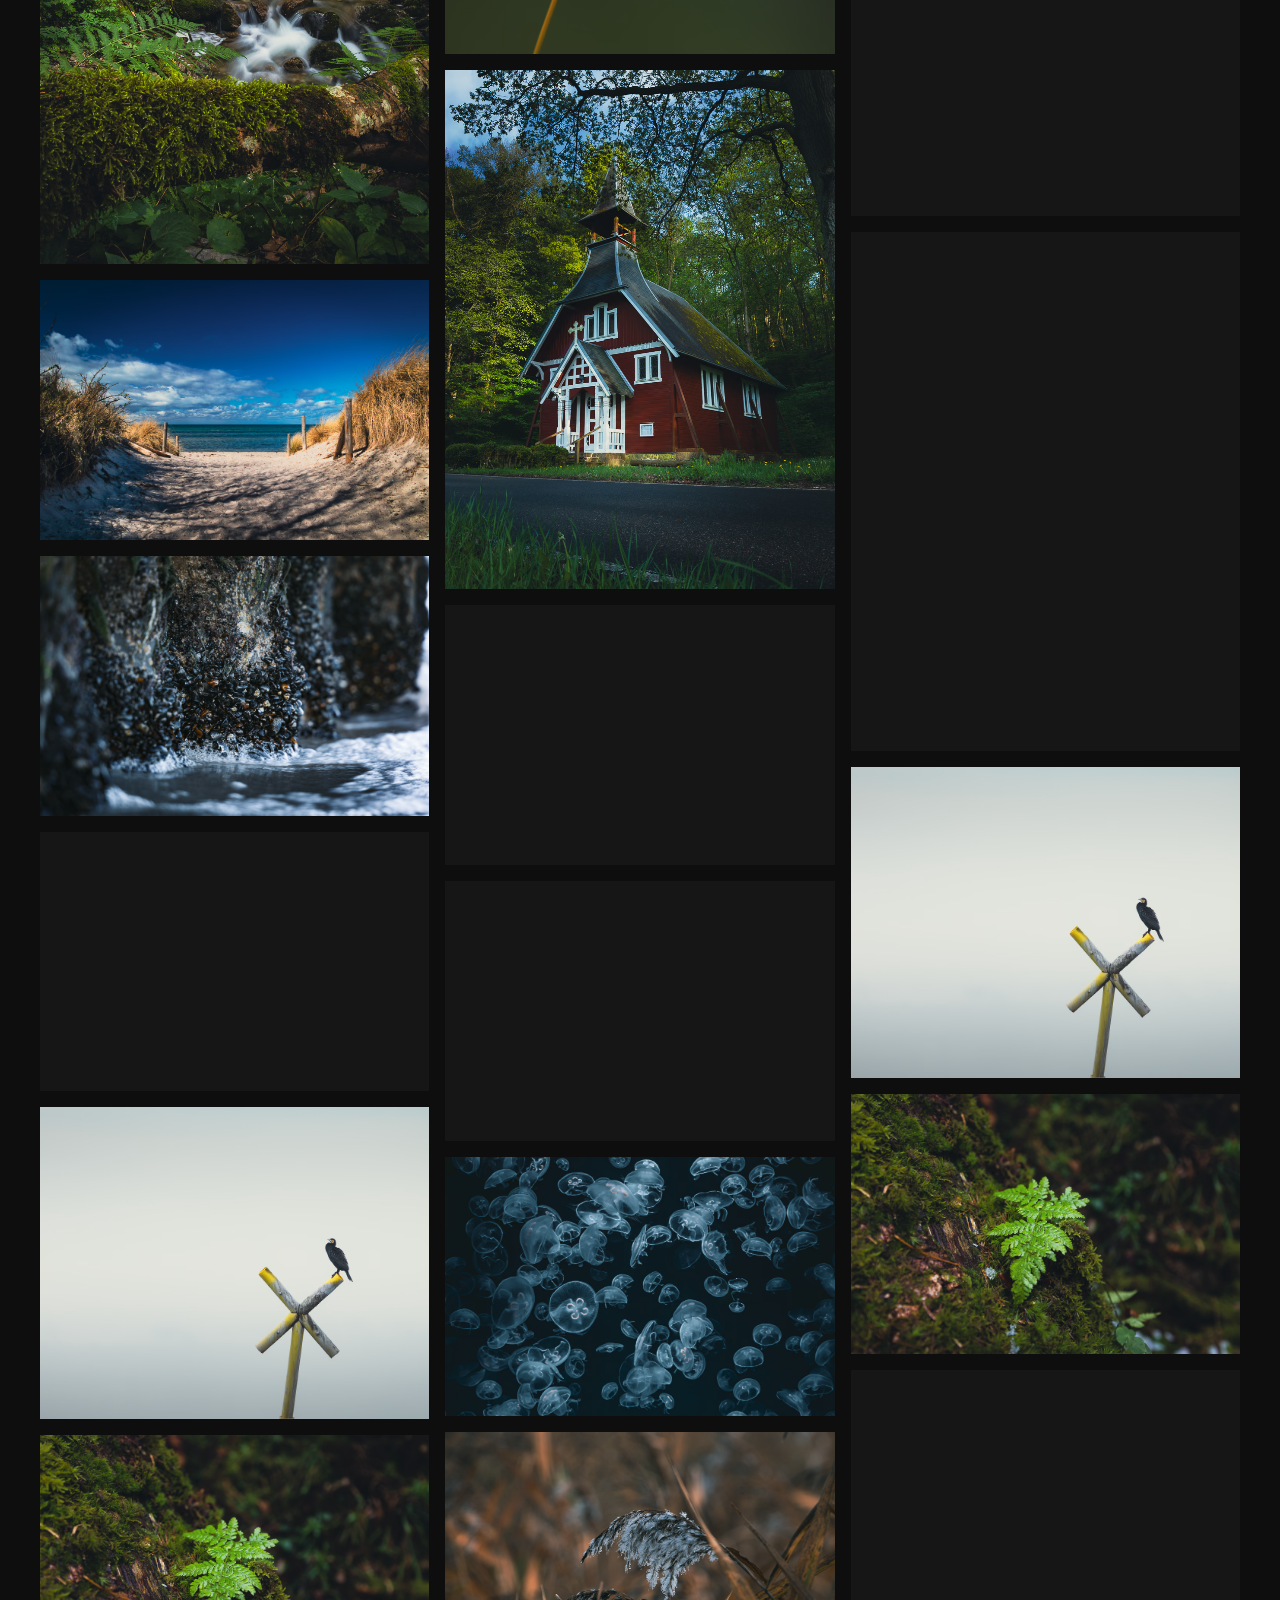
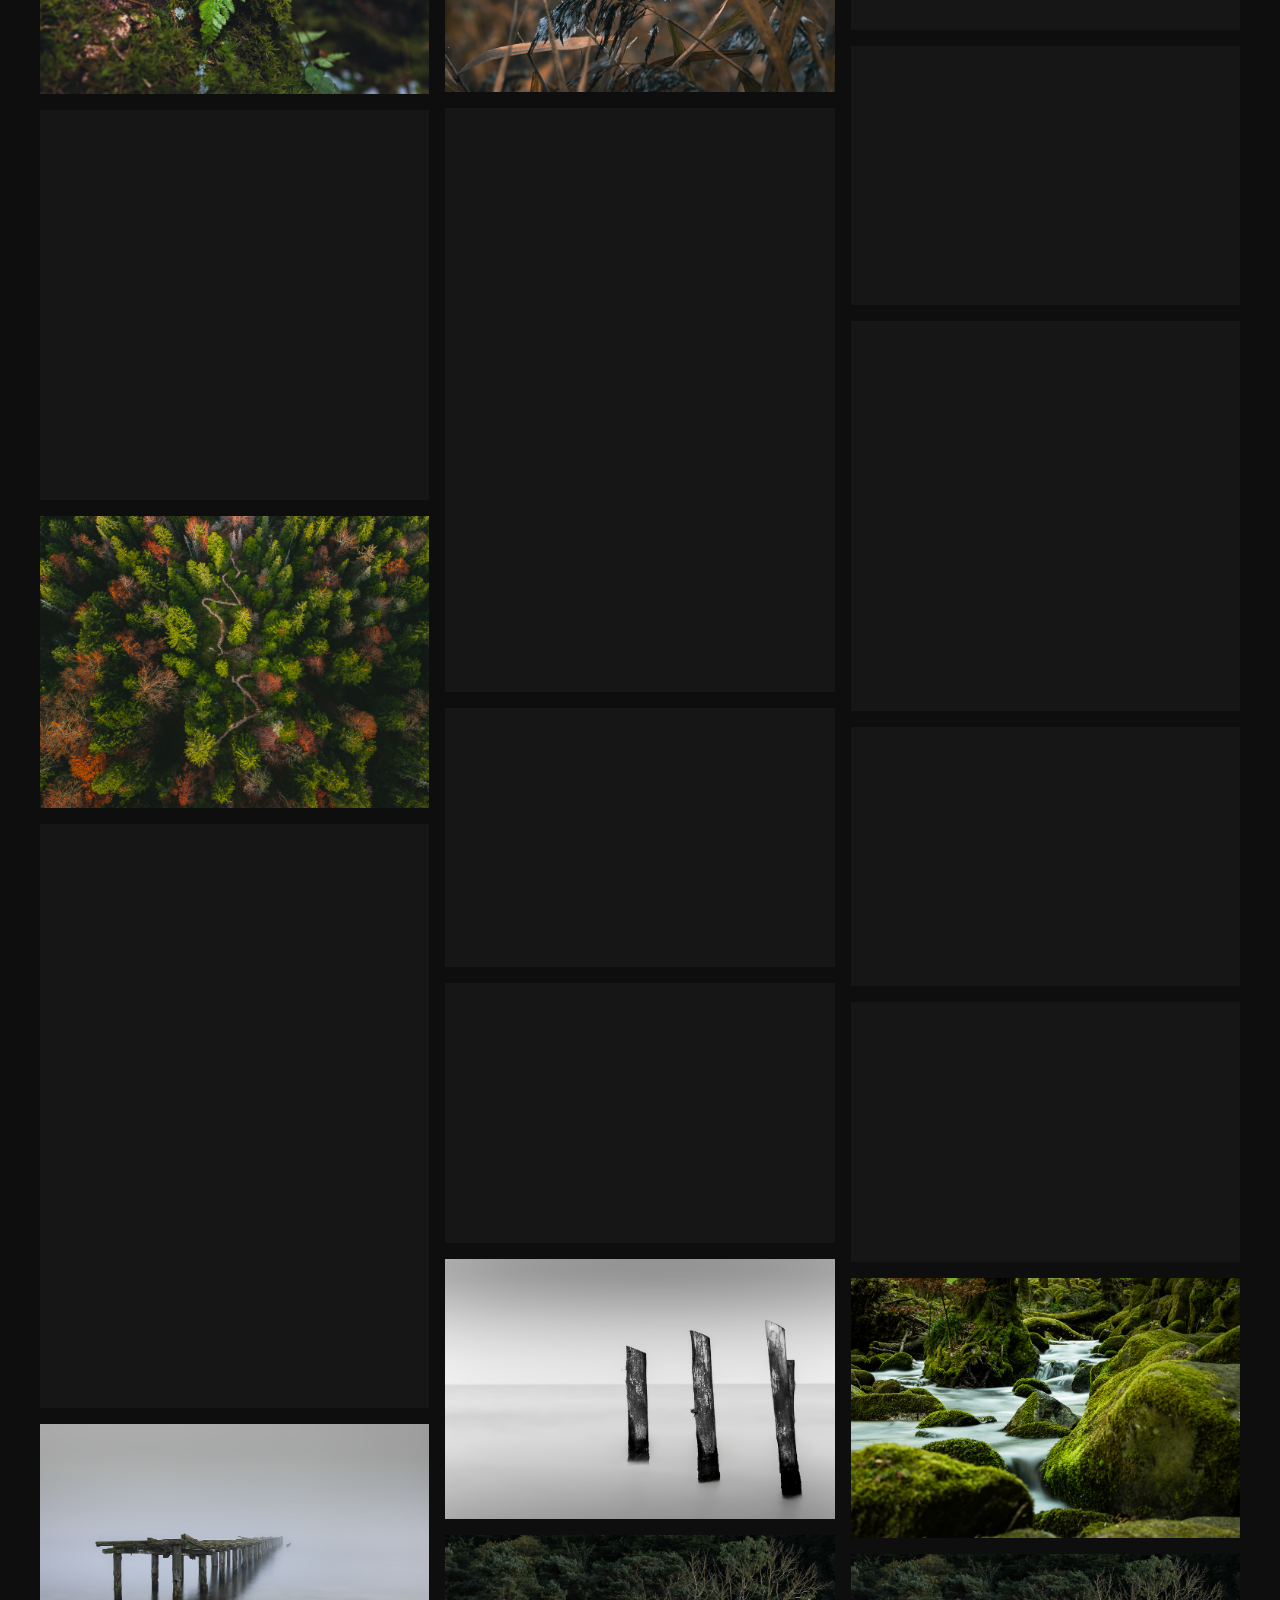
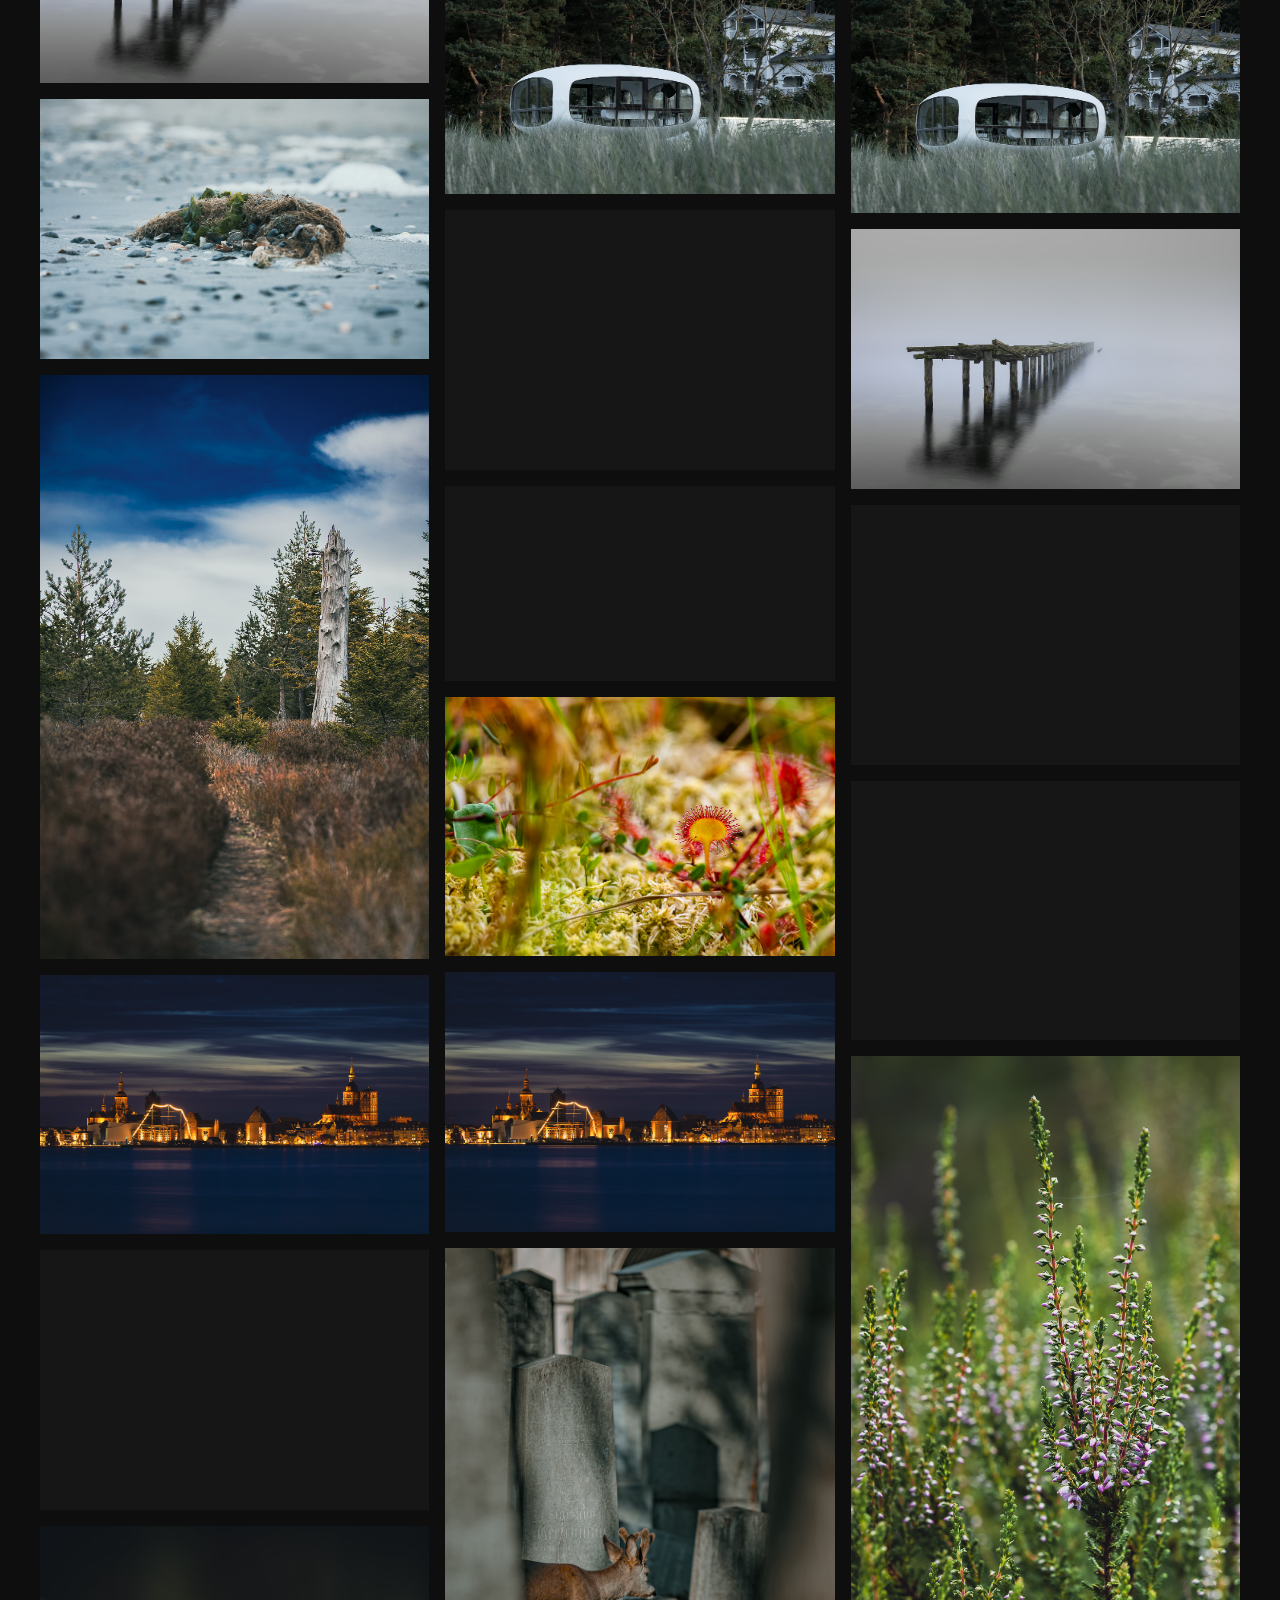
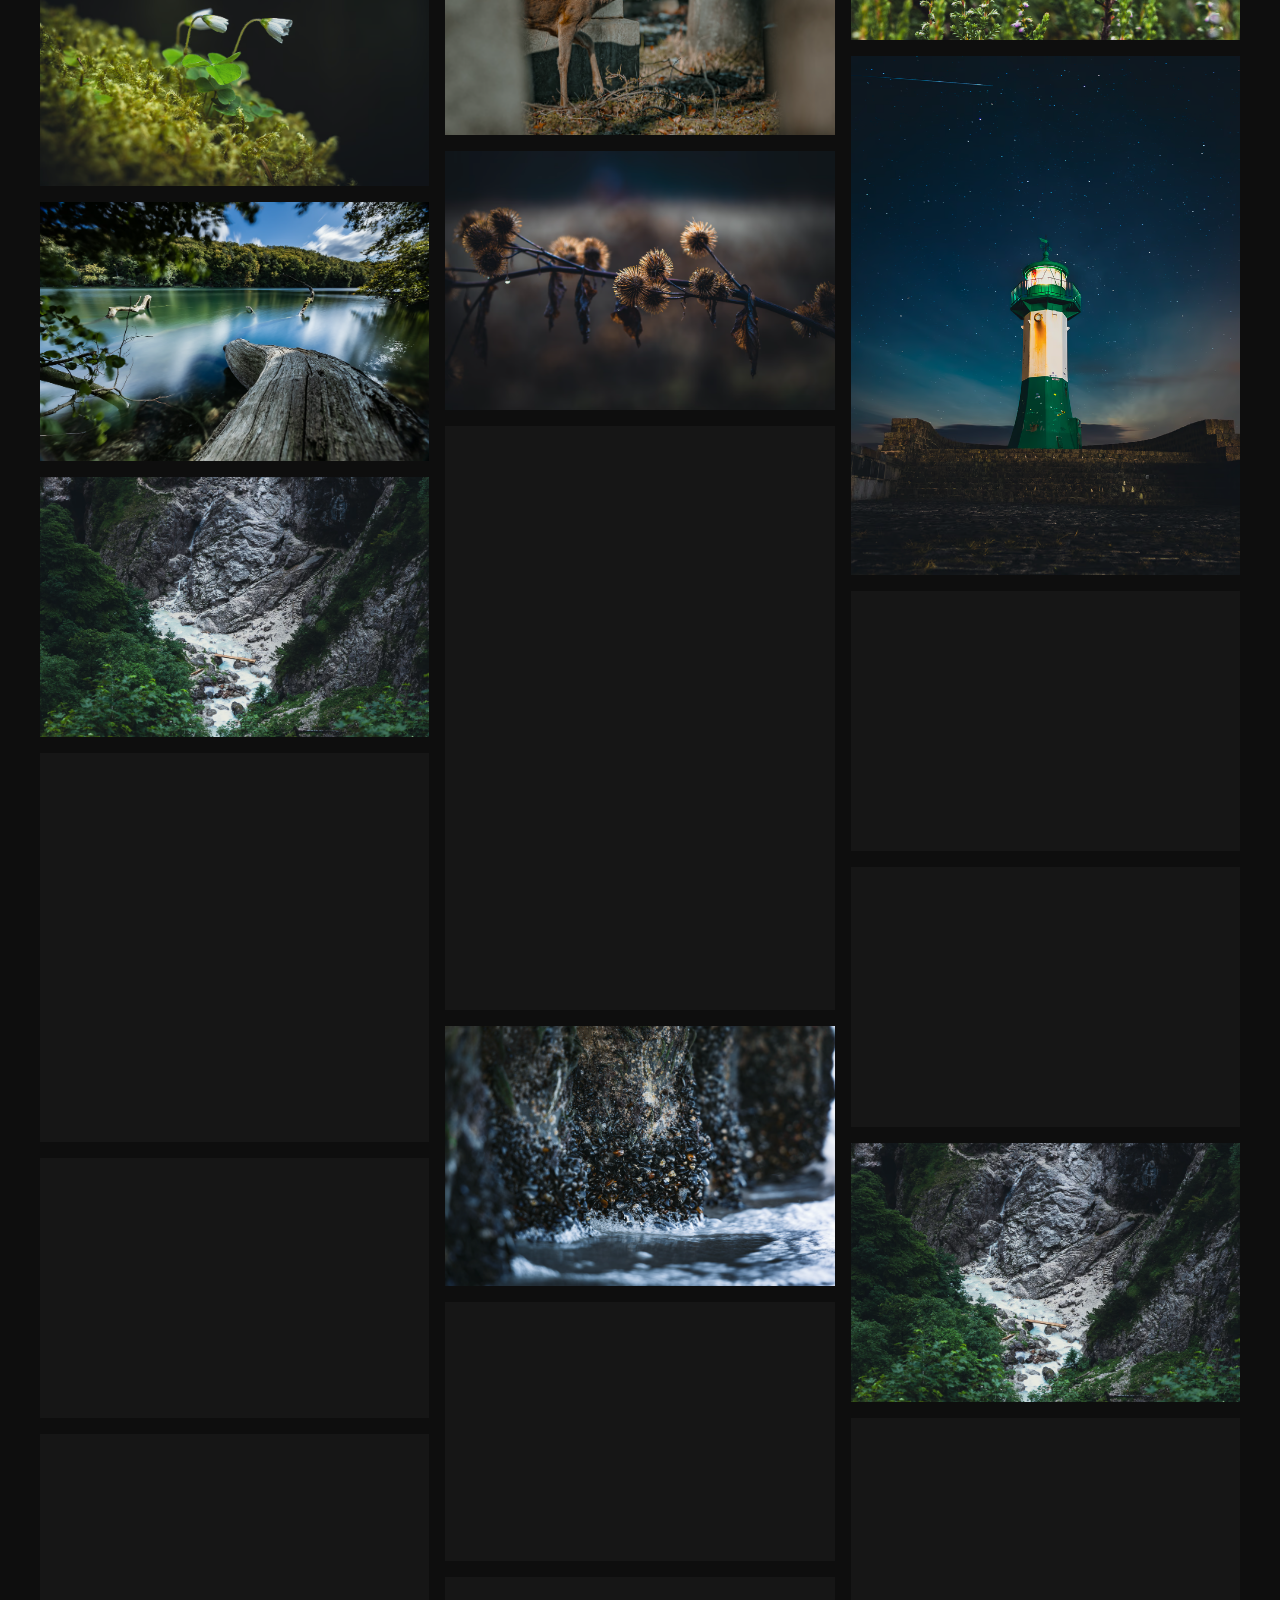
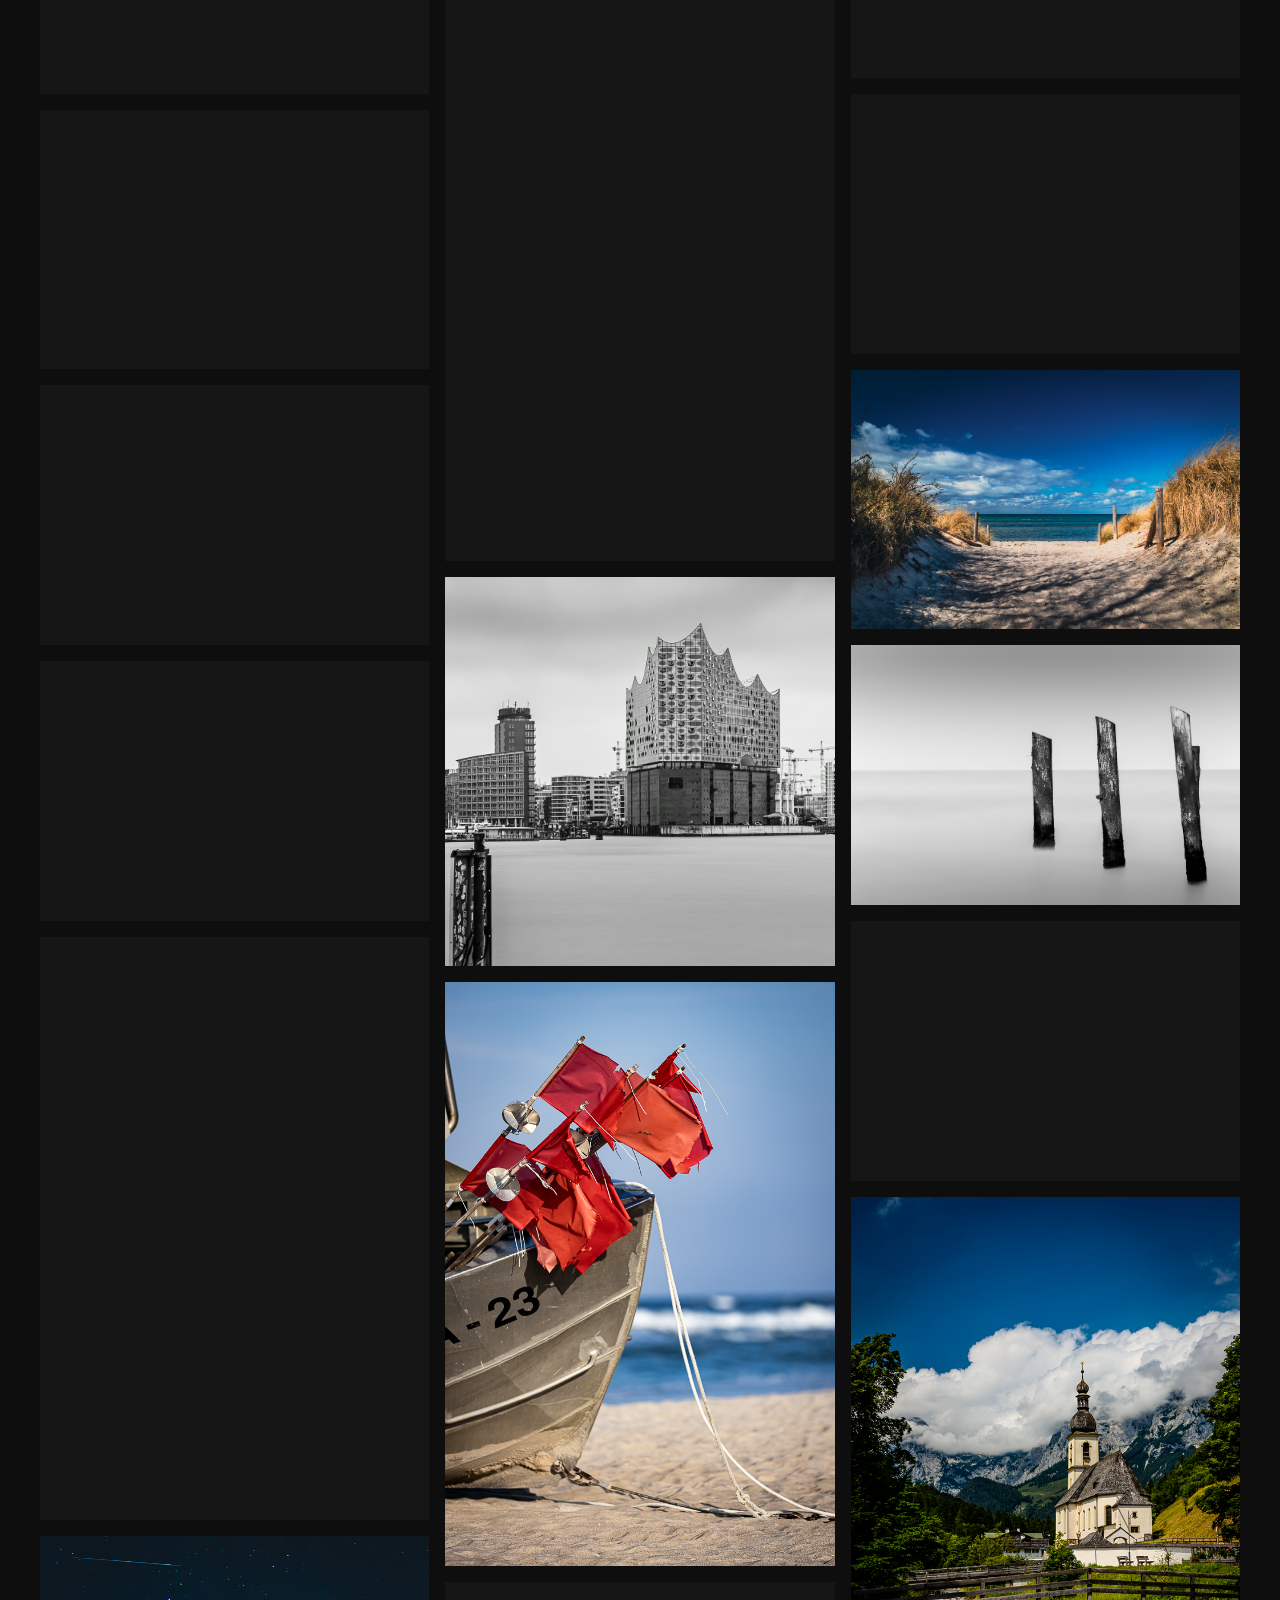
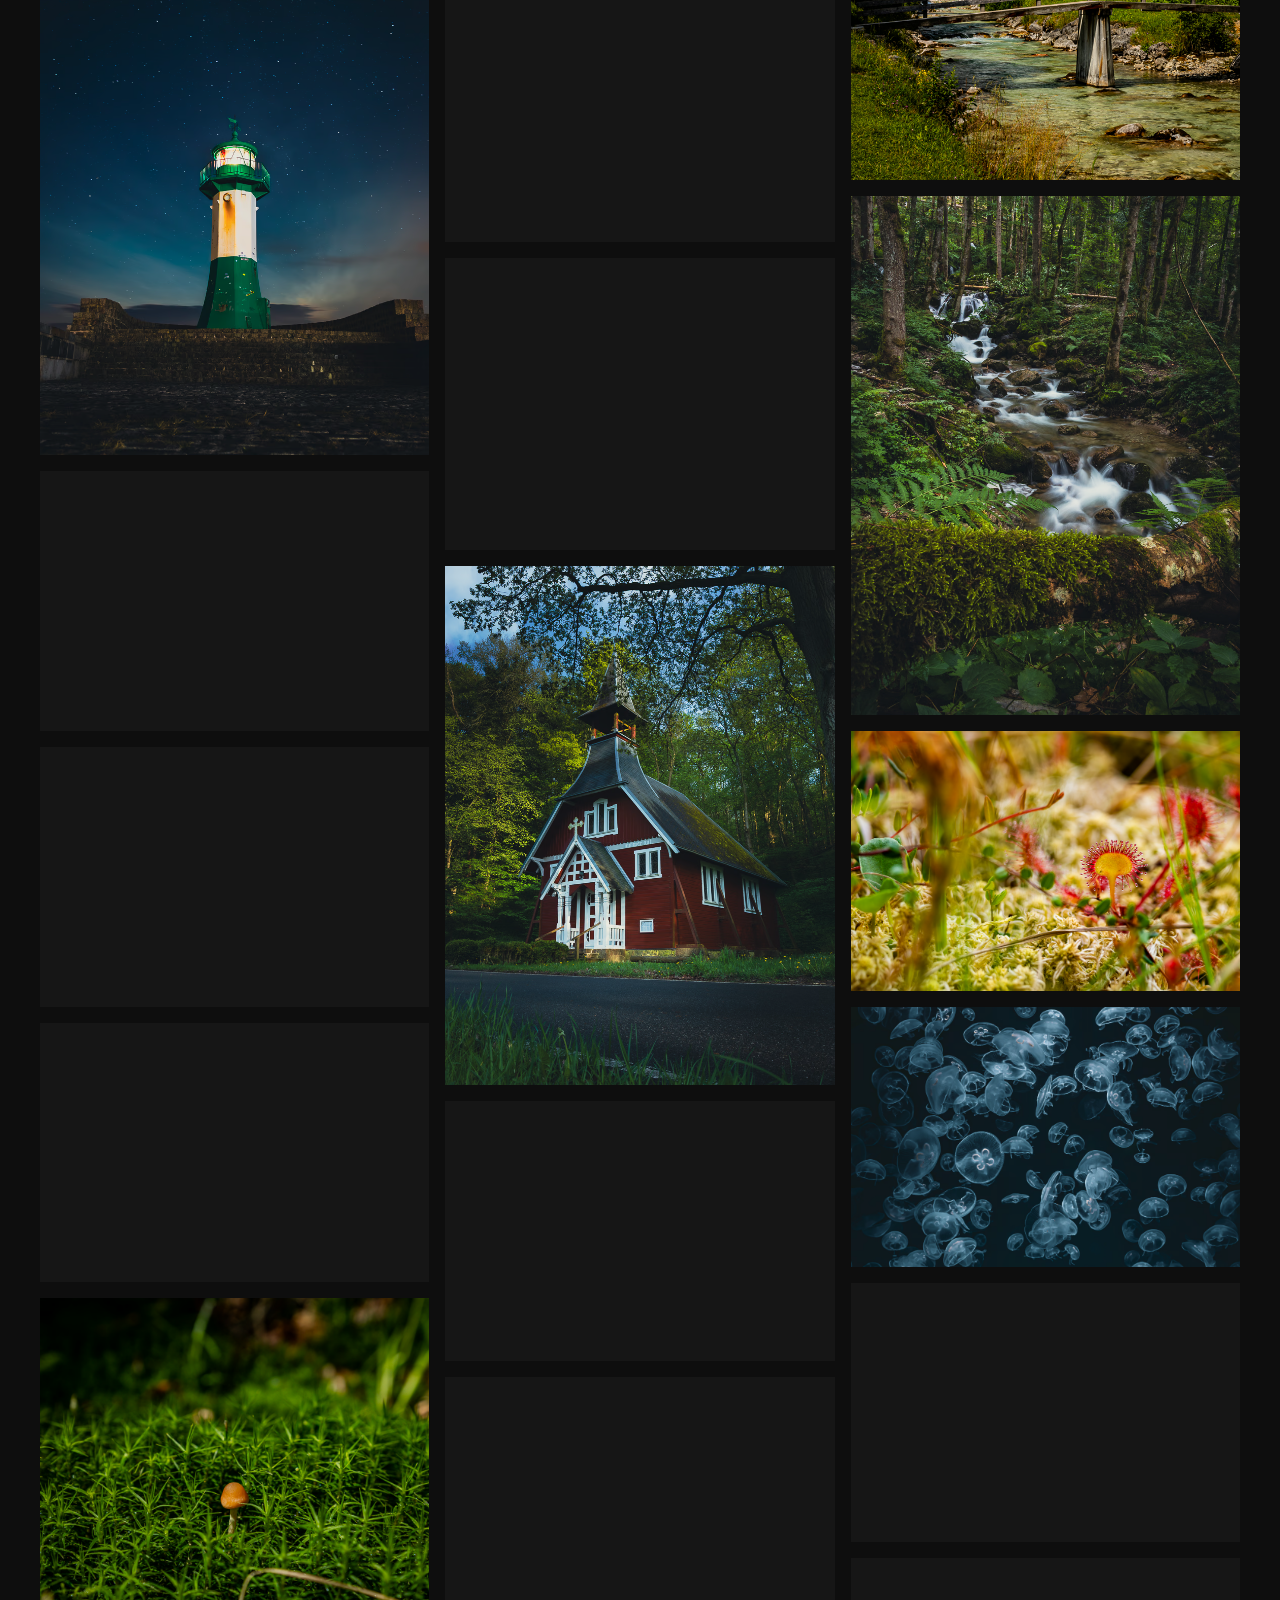
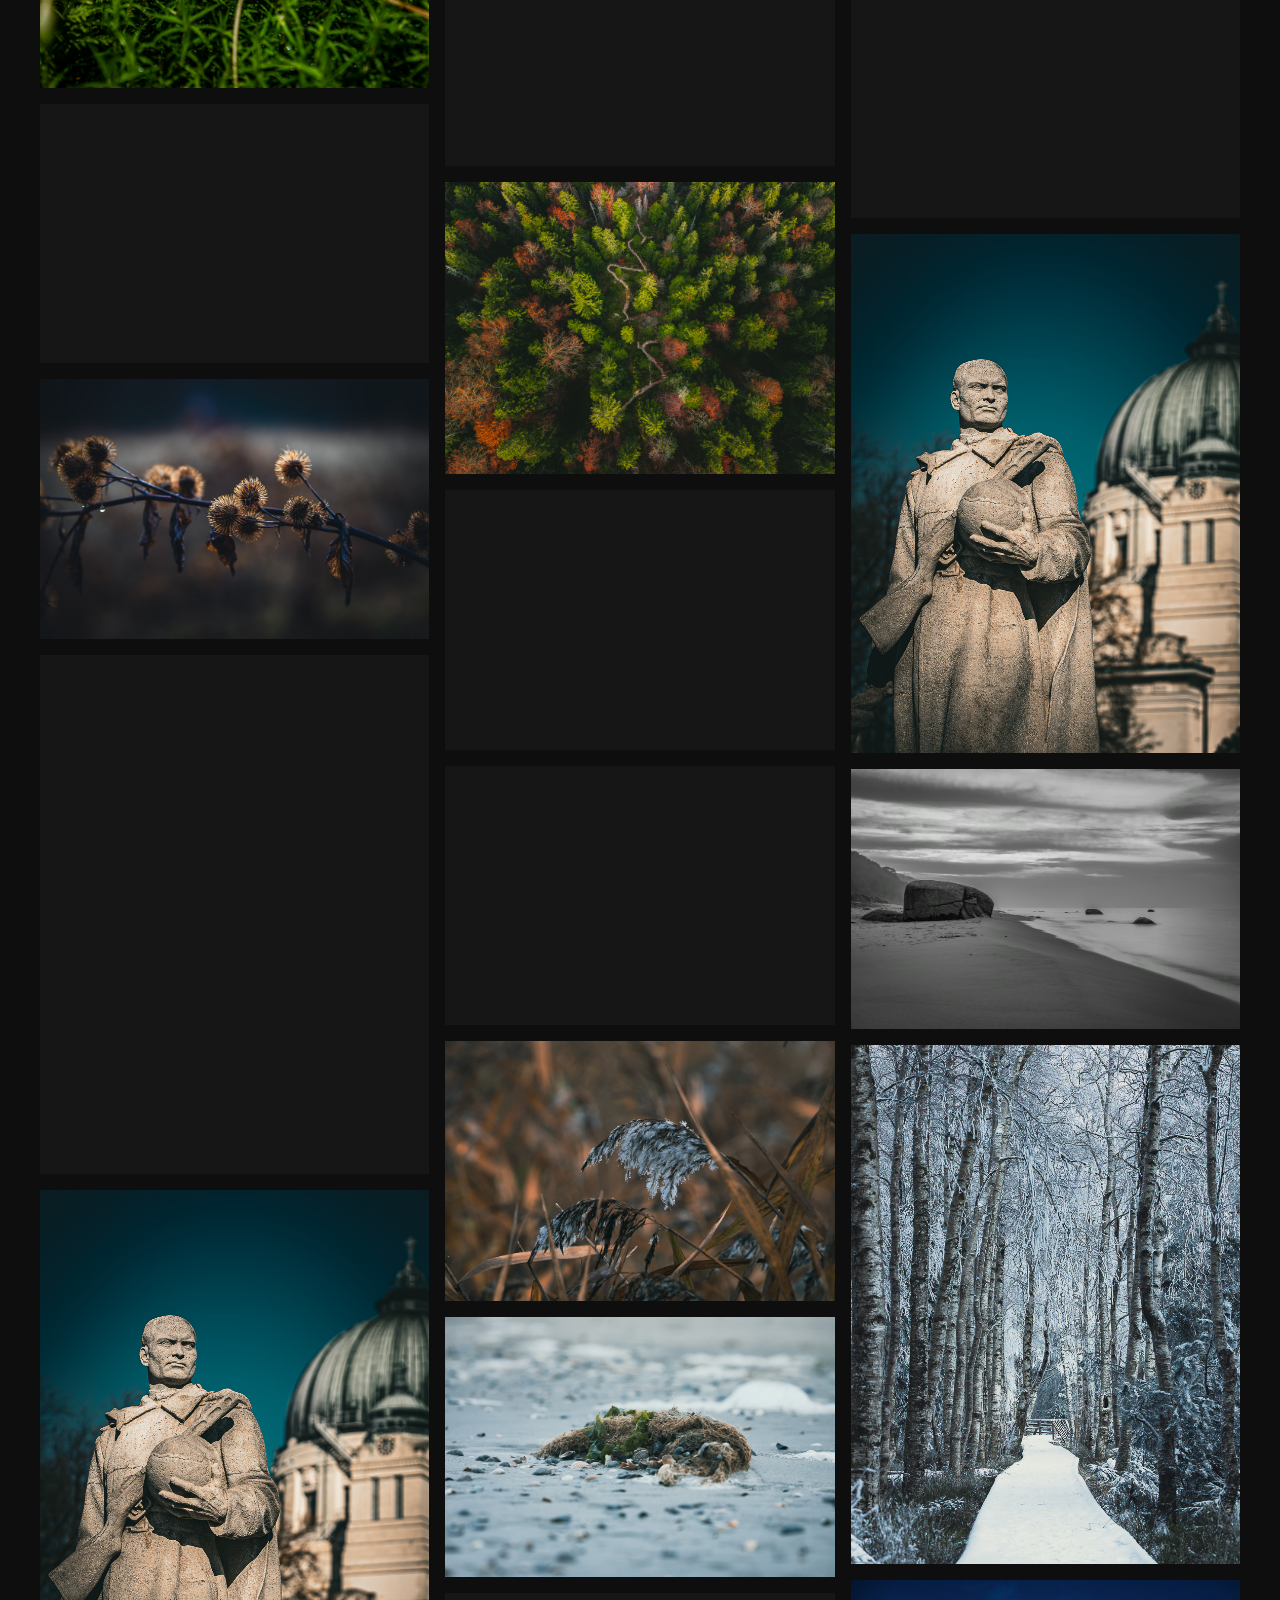
==== commit 07e4921c: "Update" ====
--- a/index.html
+++ b/index.html
@@ -43,6 +43,12 @@
   <link rel="stylesheet" href="css/fonts.css">
   <link rel="stylesheet" href="css/styles.css">
   <link rel="stylesheet" href="css/lightbox.css">
+
+  <!-- JavaScript -->
+  <script type="module" src="js/lightbox.js" defer></script>
+  <script type="module" src="js/gallery.js" defer></script>
+  <script type="module" src="js/lightbox.js" defer></script>
+  <script type="module" src="js/main.js" defer></script>
 </head>
 
 <body>
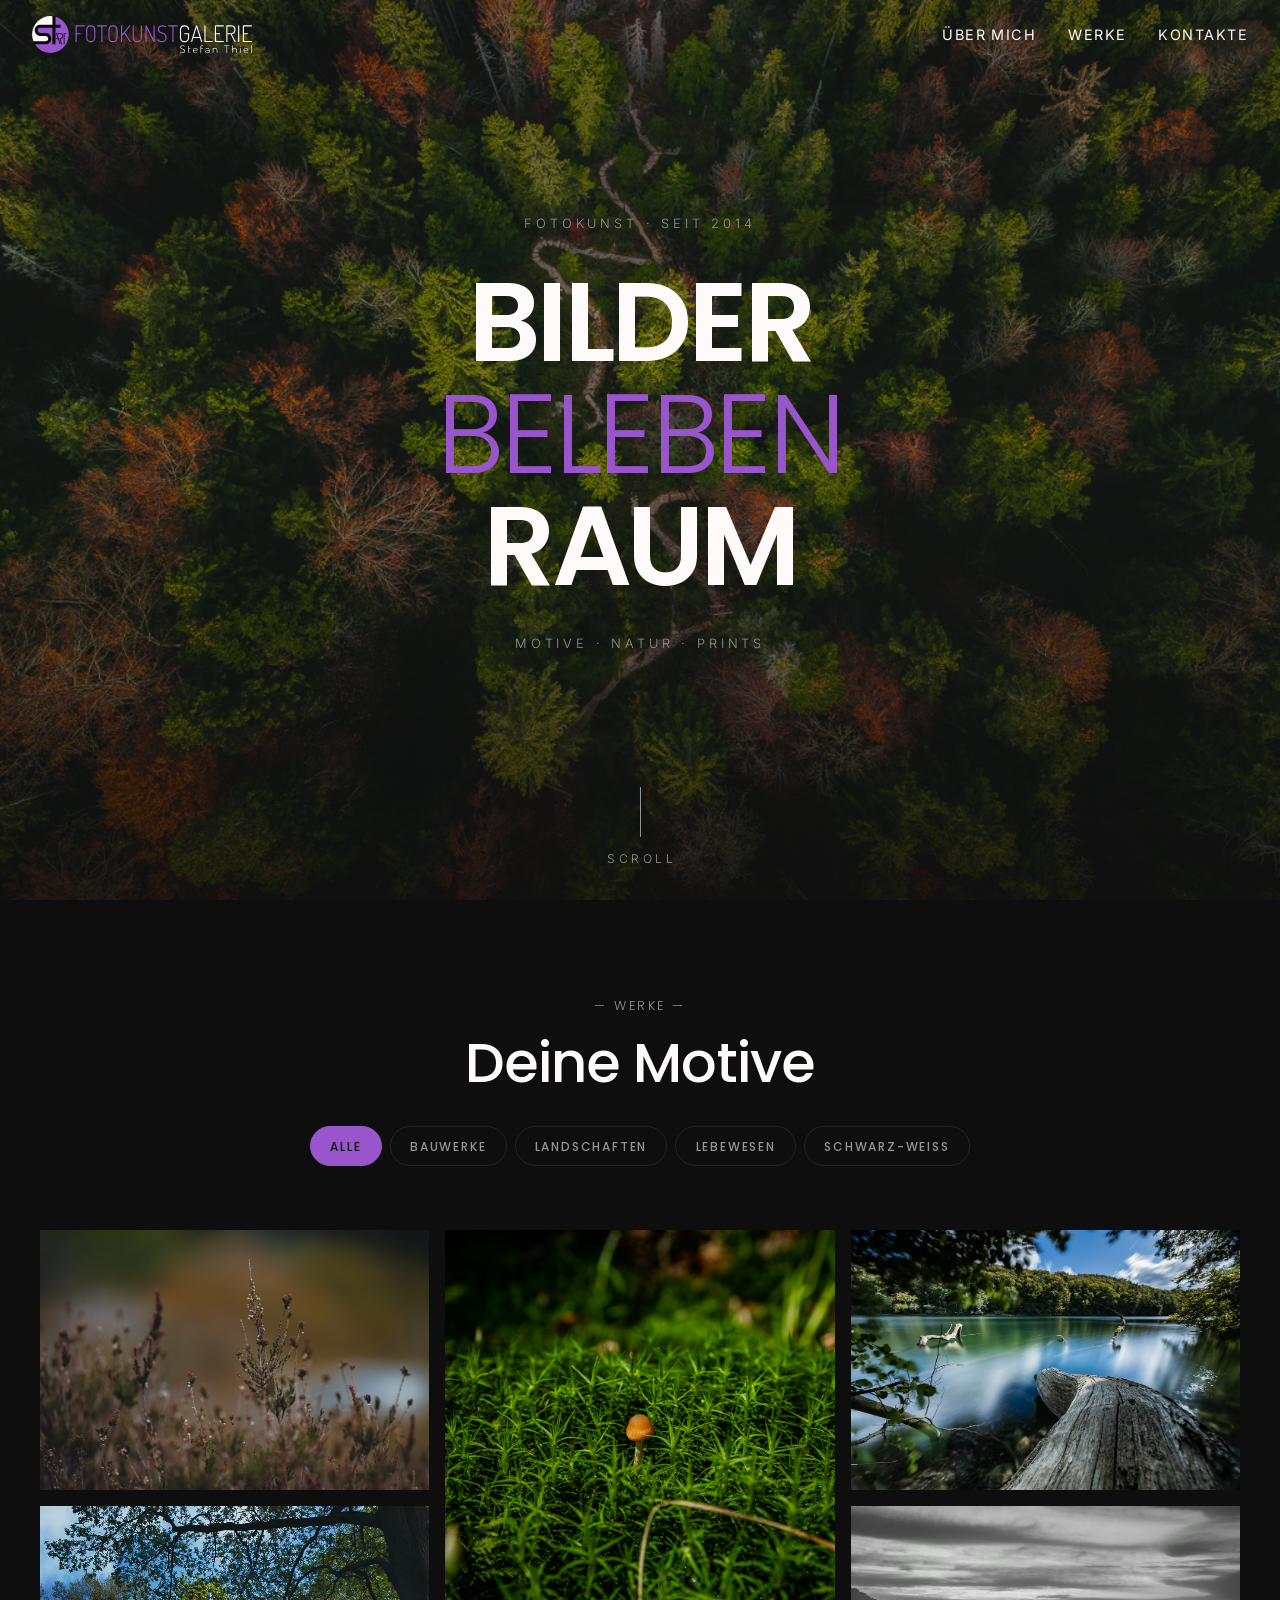
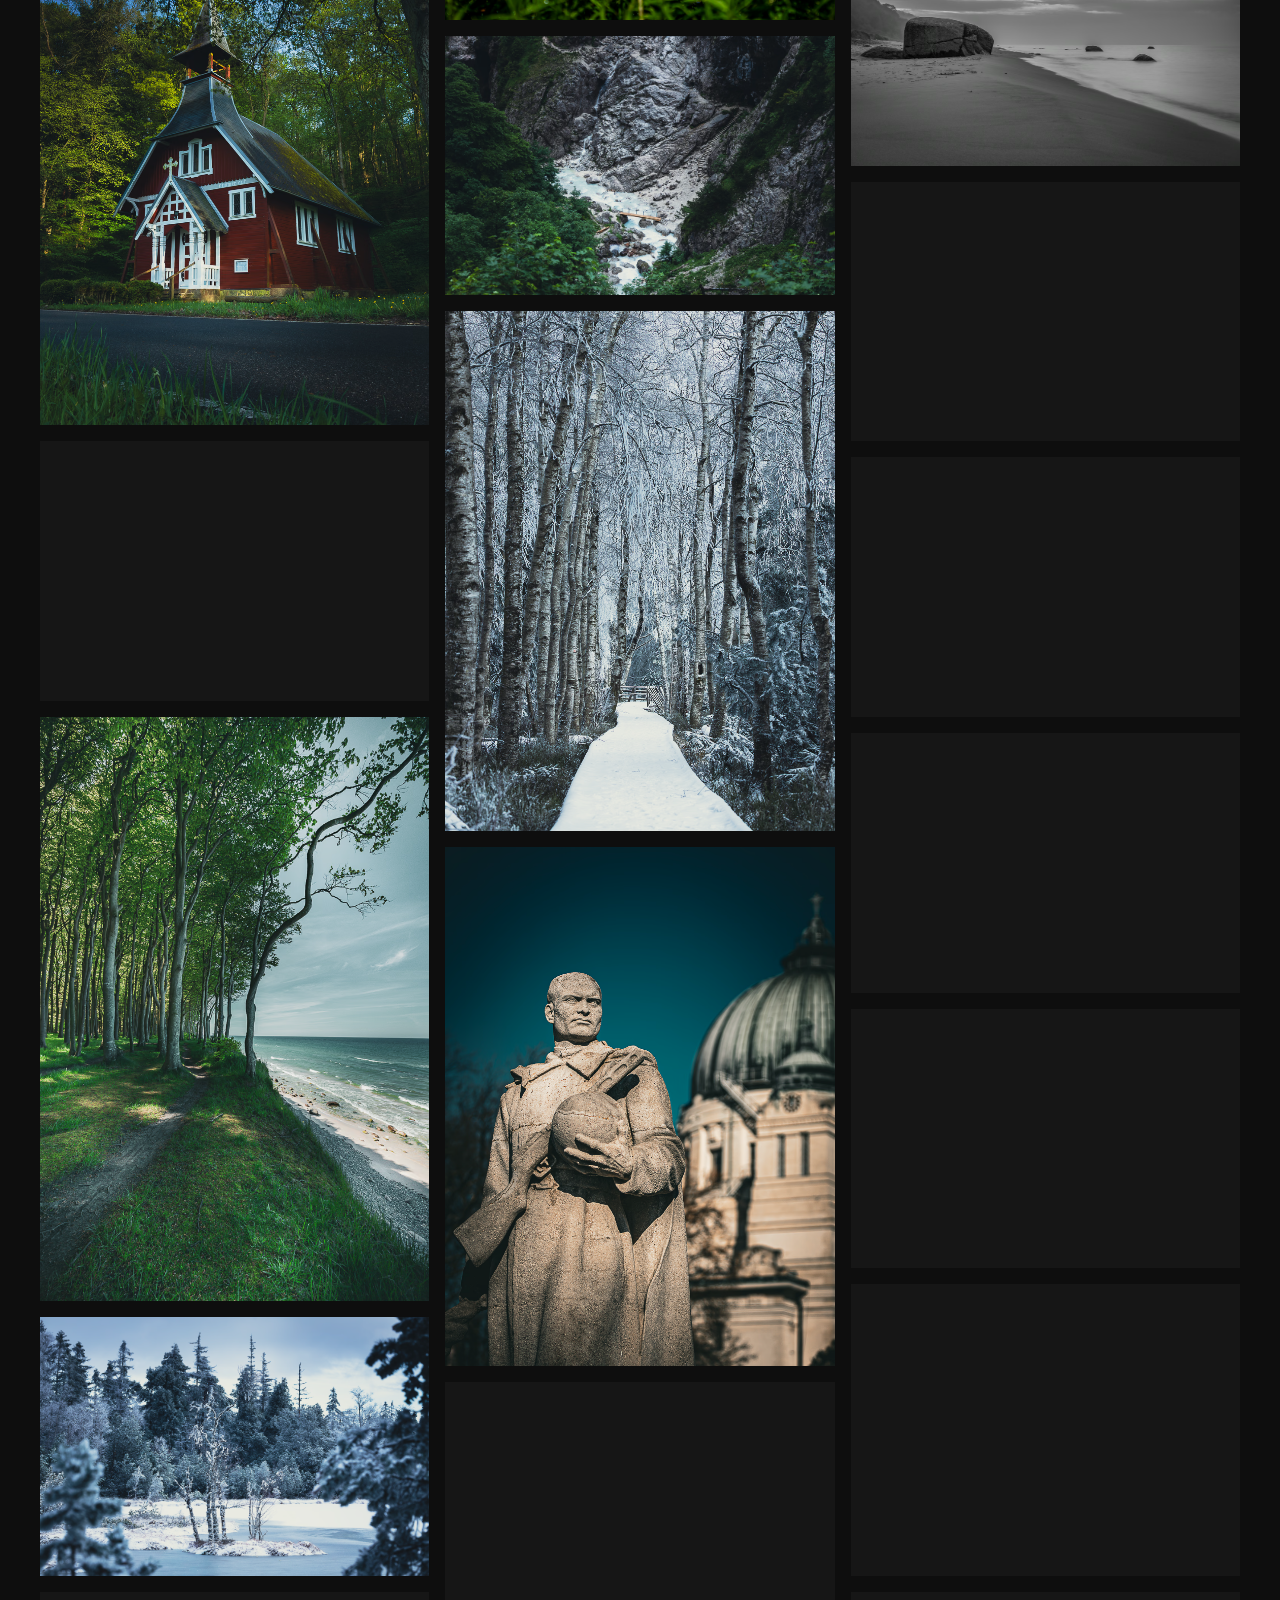
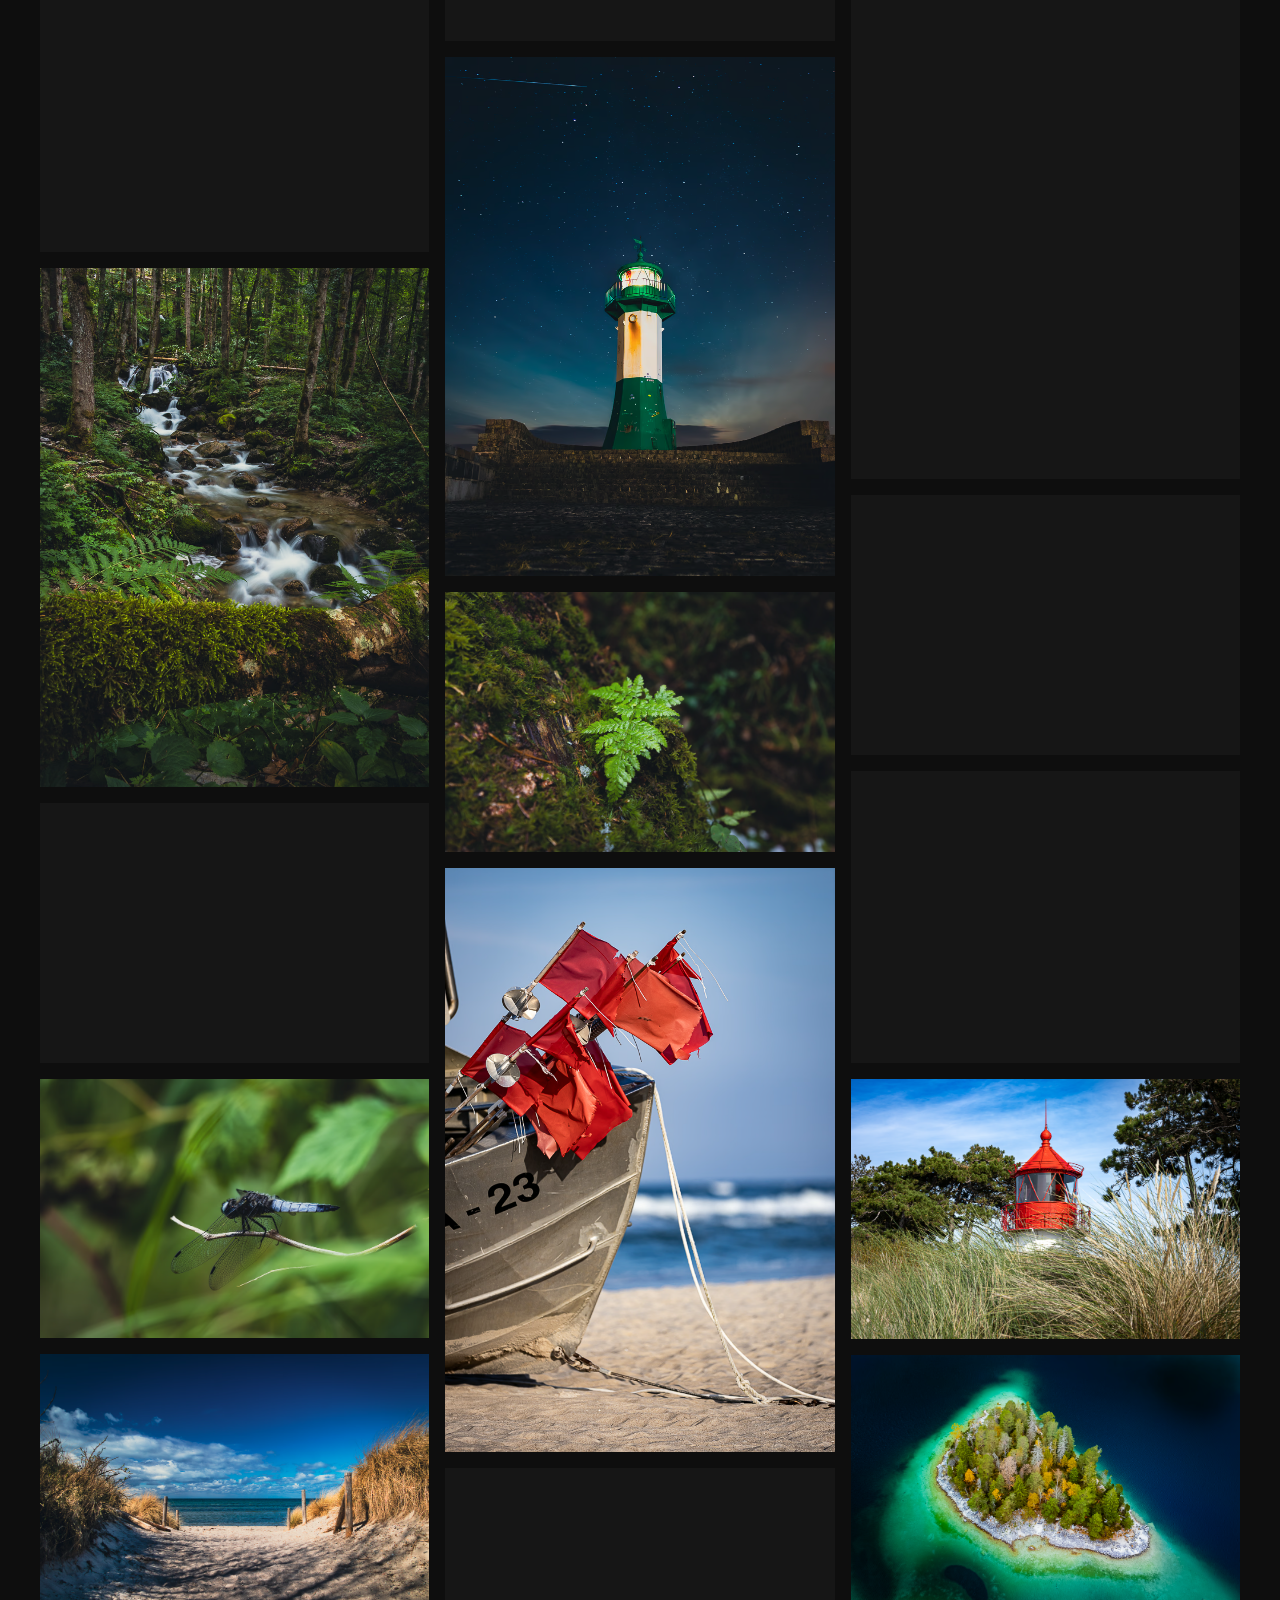
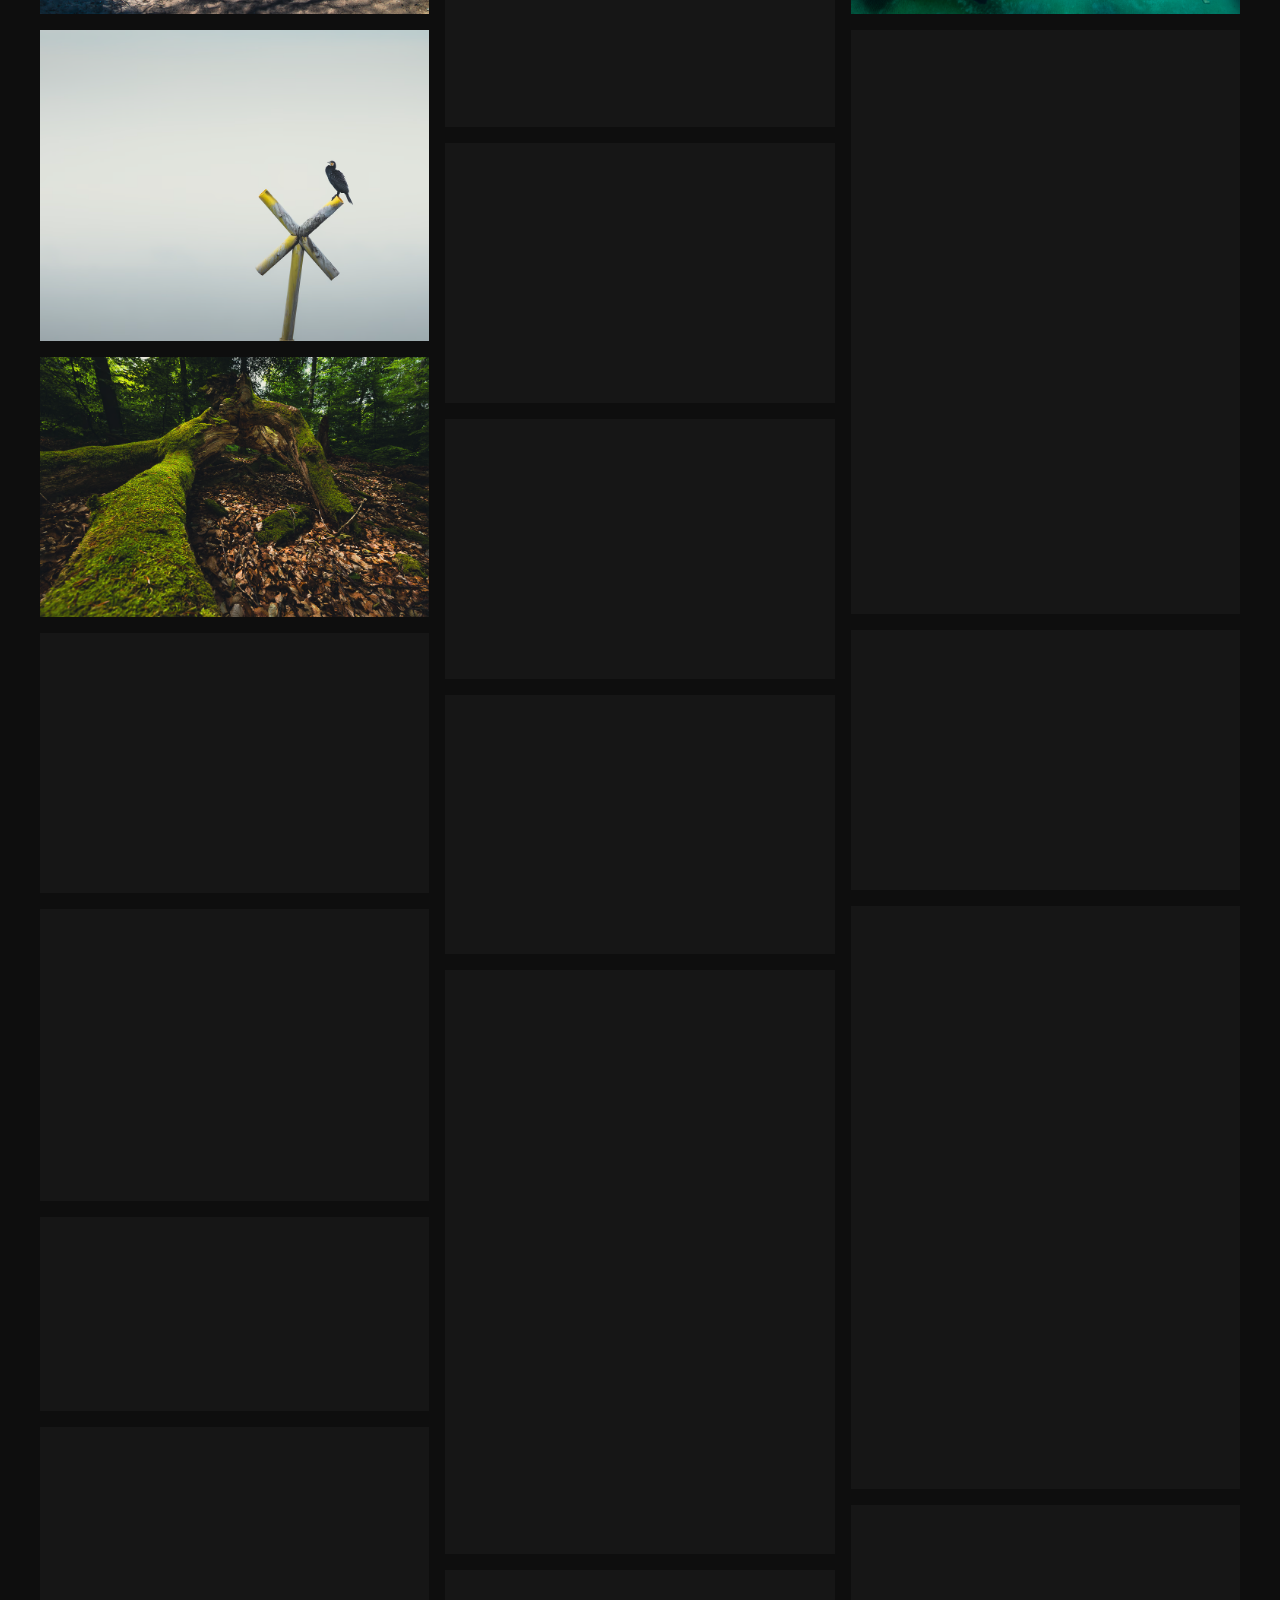
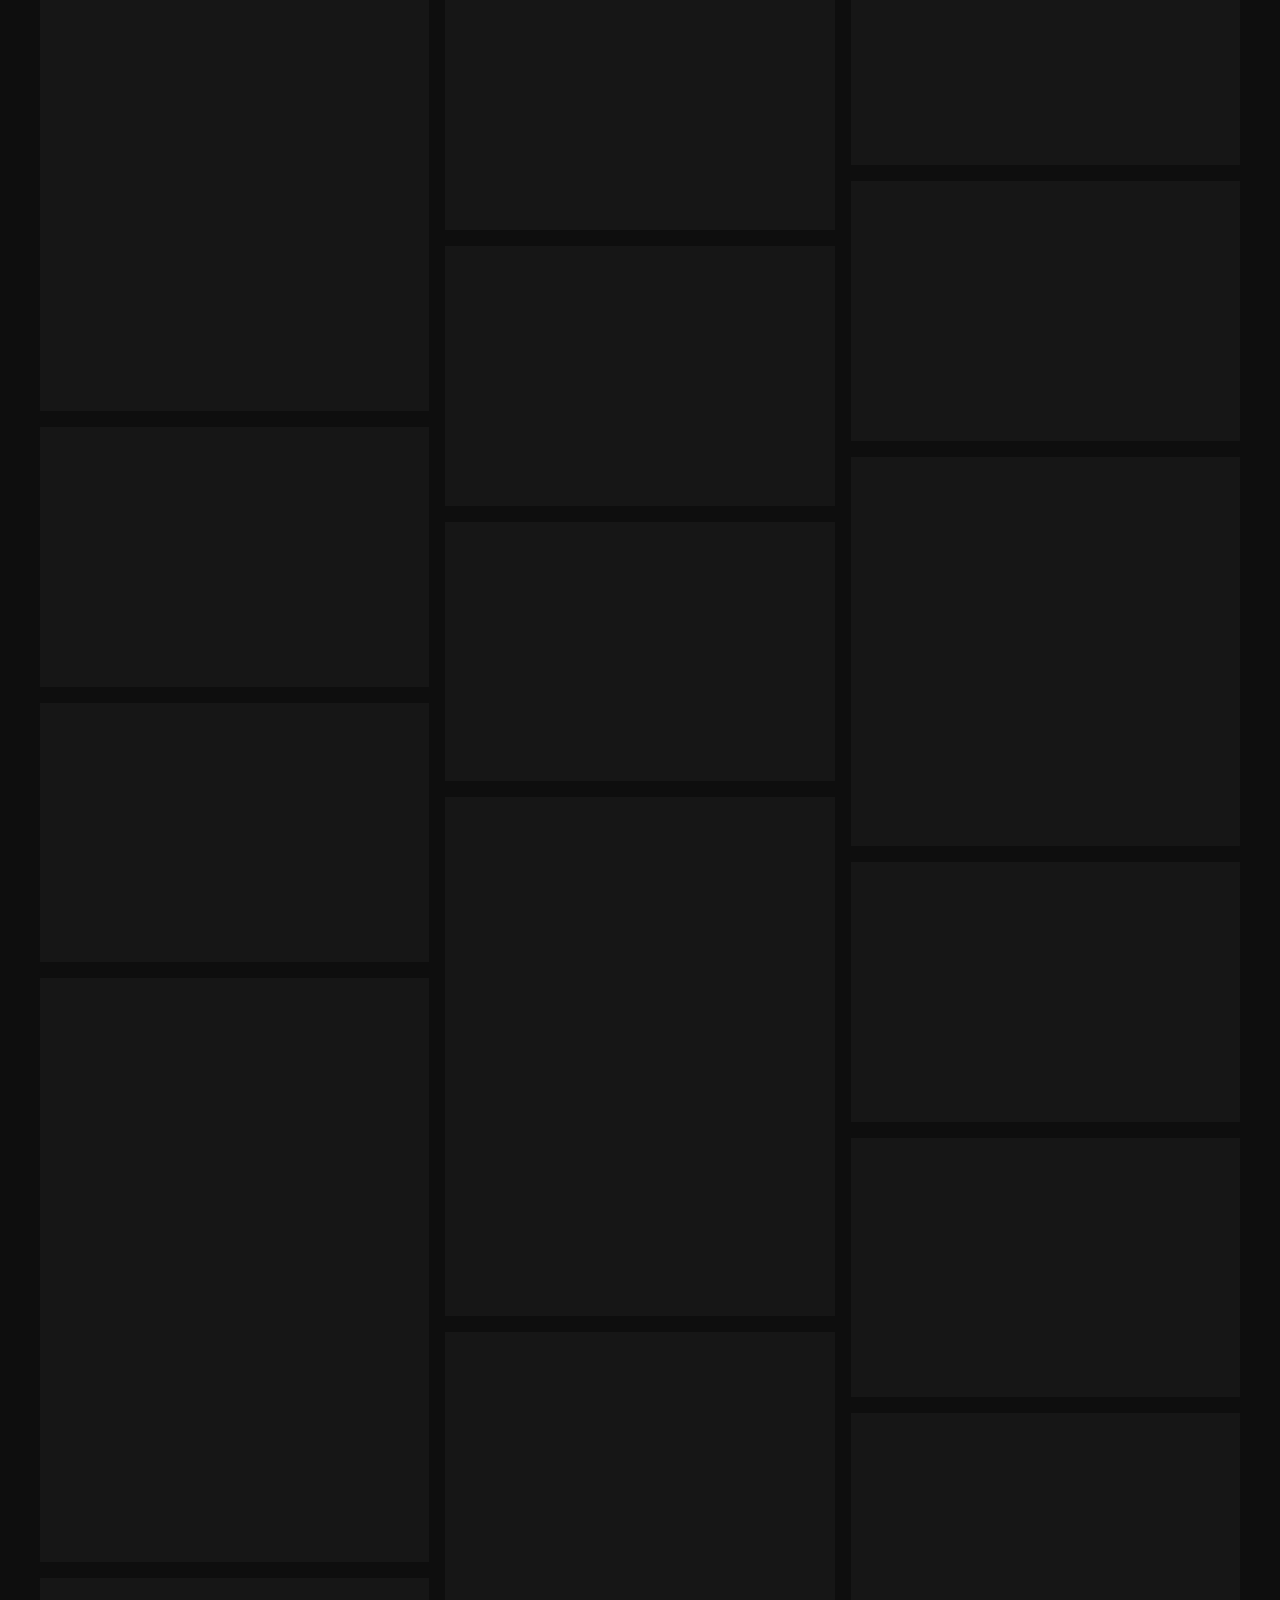
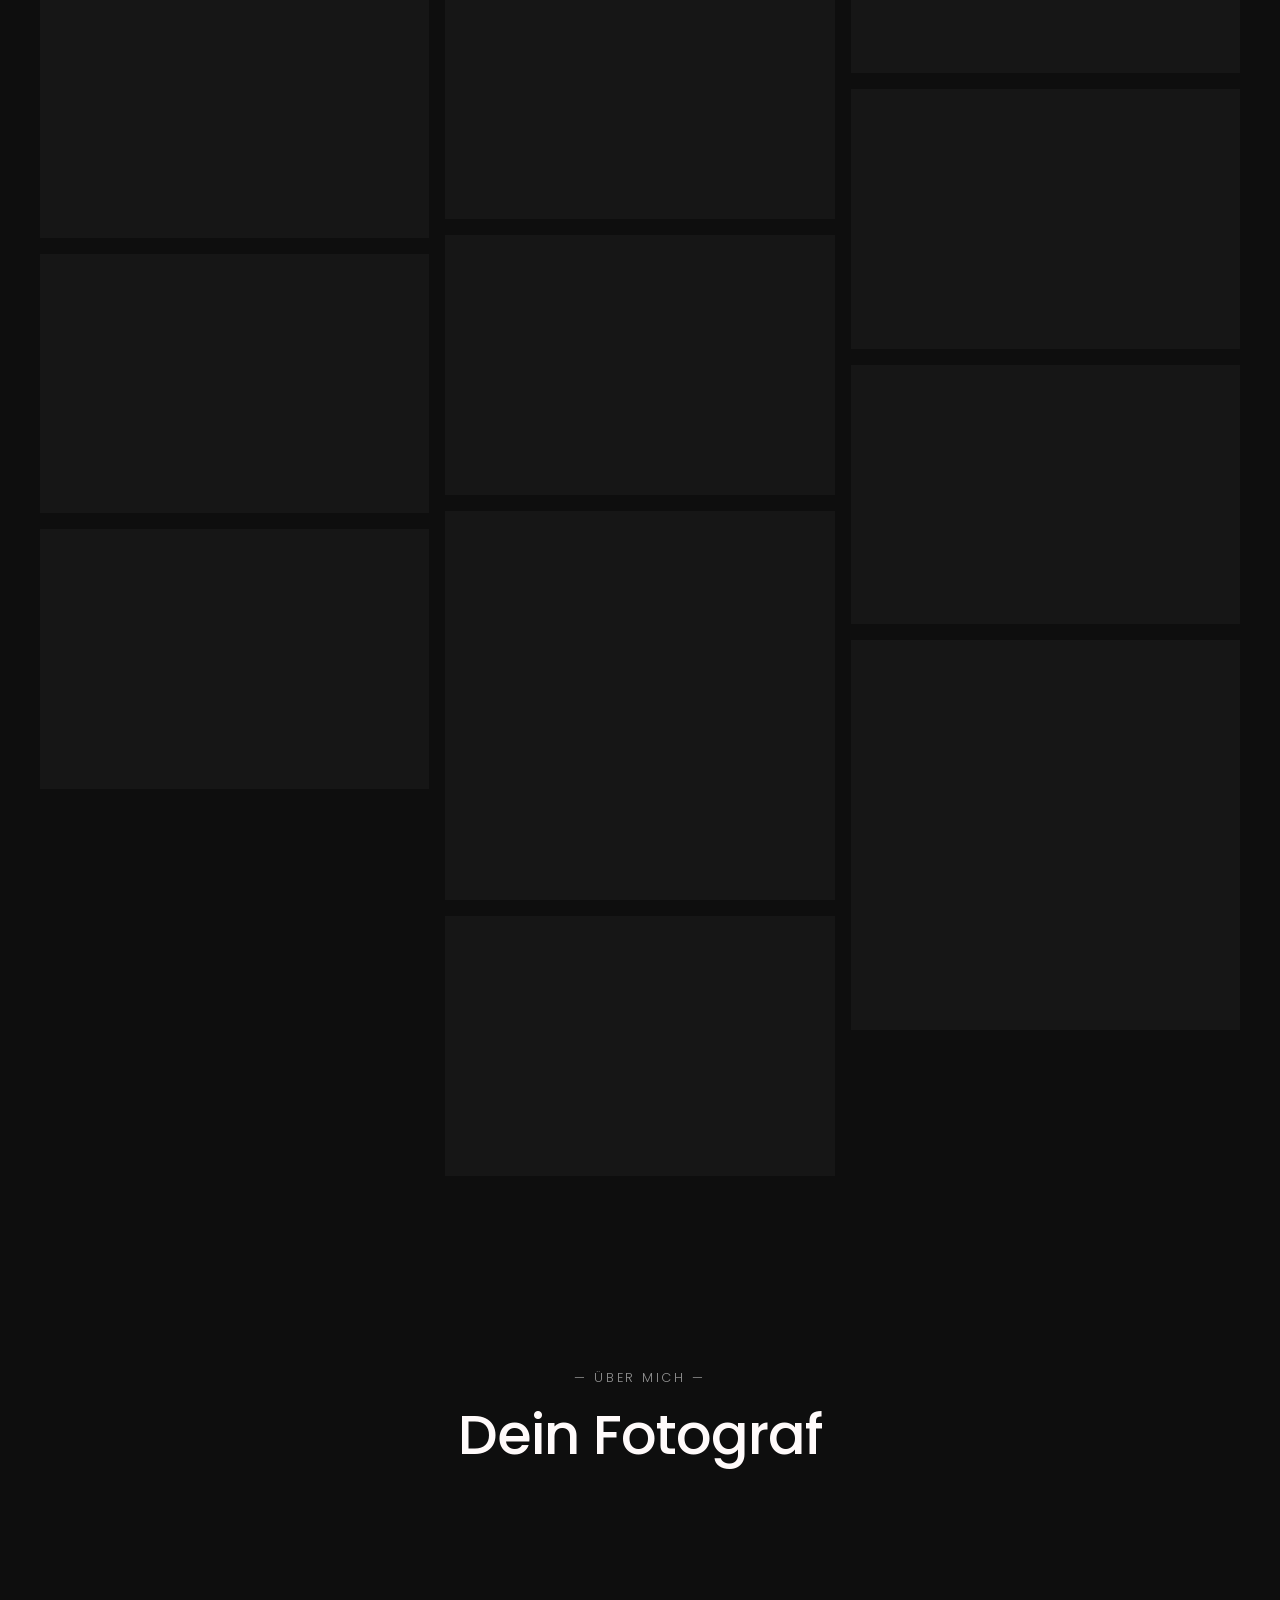
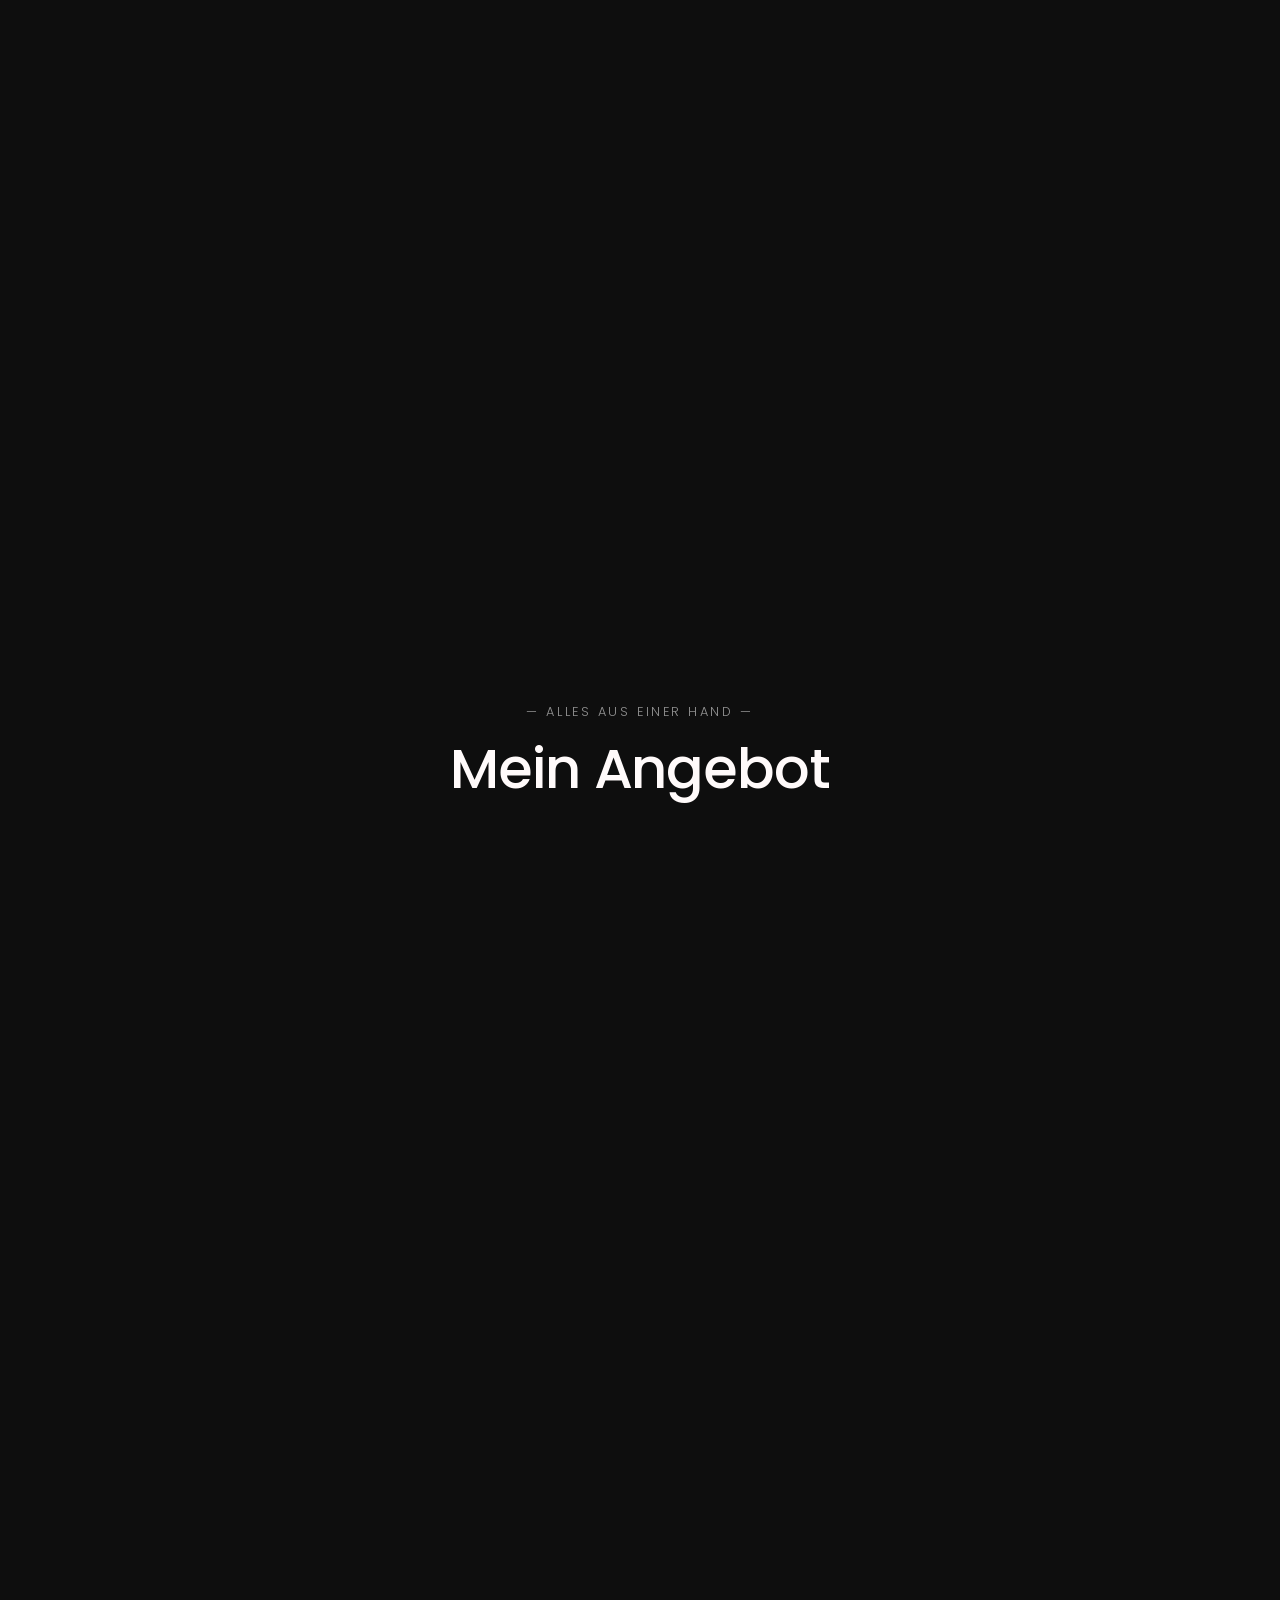
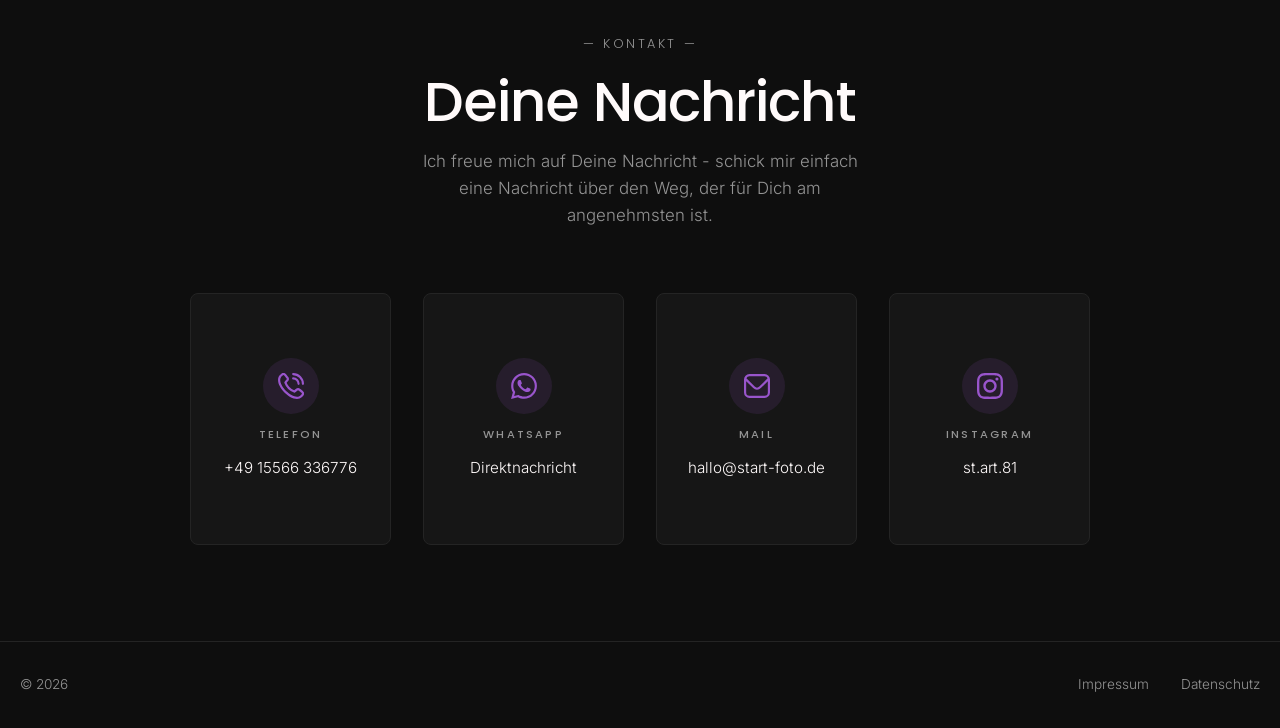
==== commit 14dbc351: "Update" ====
--- a/index.html
+++ b/index.html
@@ -46,7 +46,6 @@
 
   <!-- JavaScript -->
   <script type="module" src="js/lightbox.js" defer></script>
-  <script type="module" src="js/gallery.js" defer></script>
   <script type="module" src="js/lightbox.js" defer></script>
   <script type="module" src="js/main.js" defer></script>
 </head>
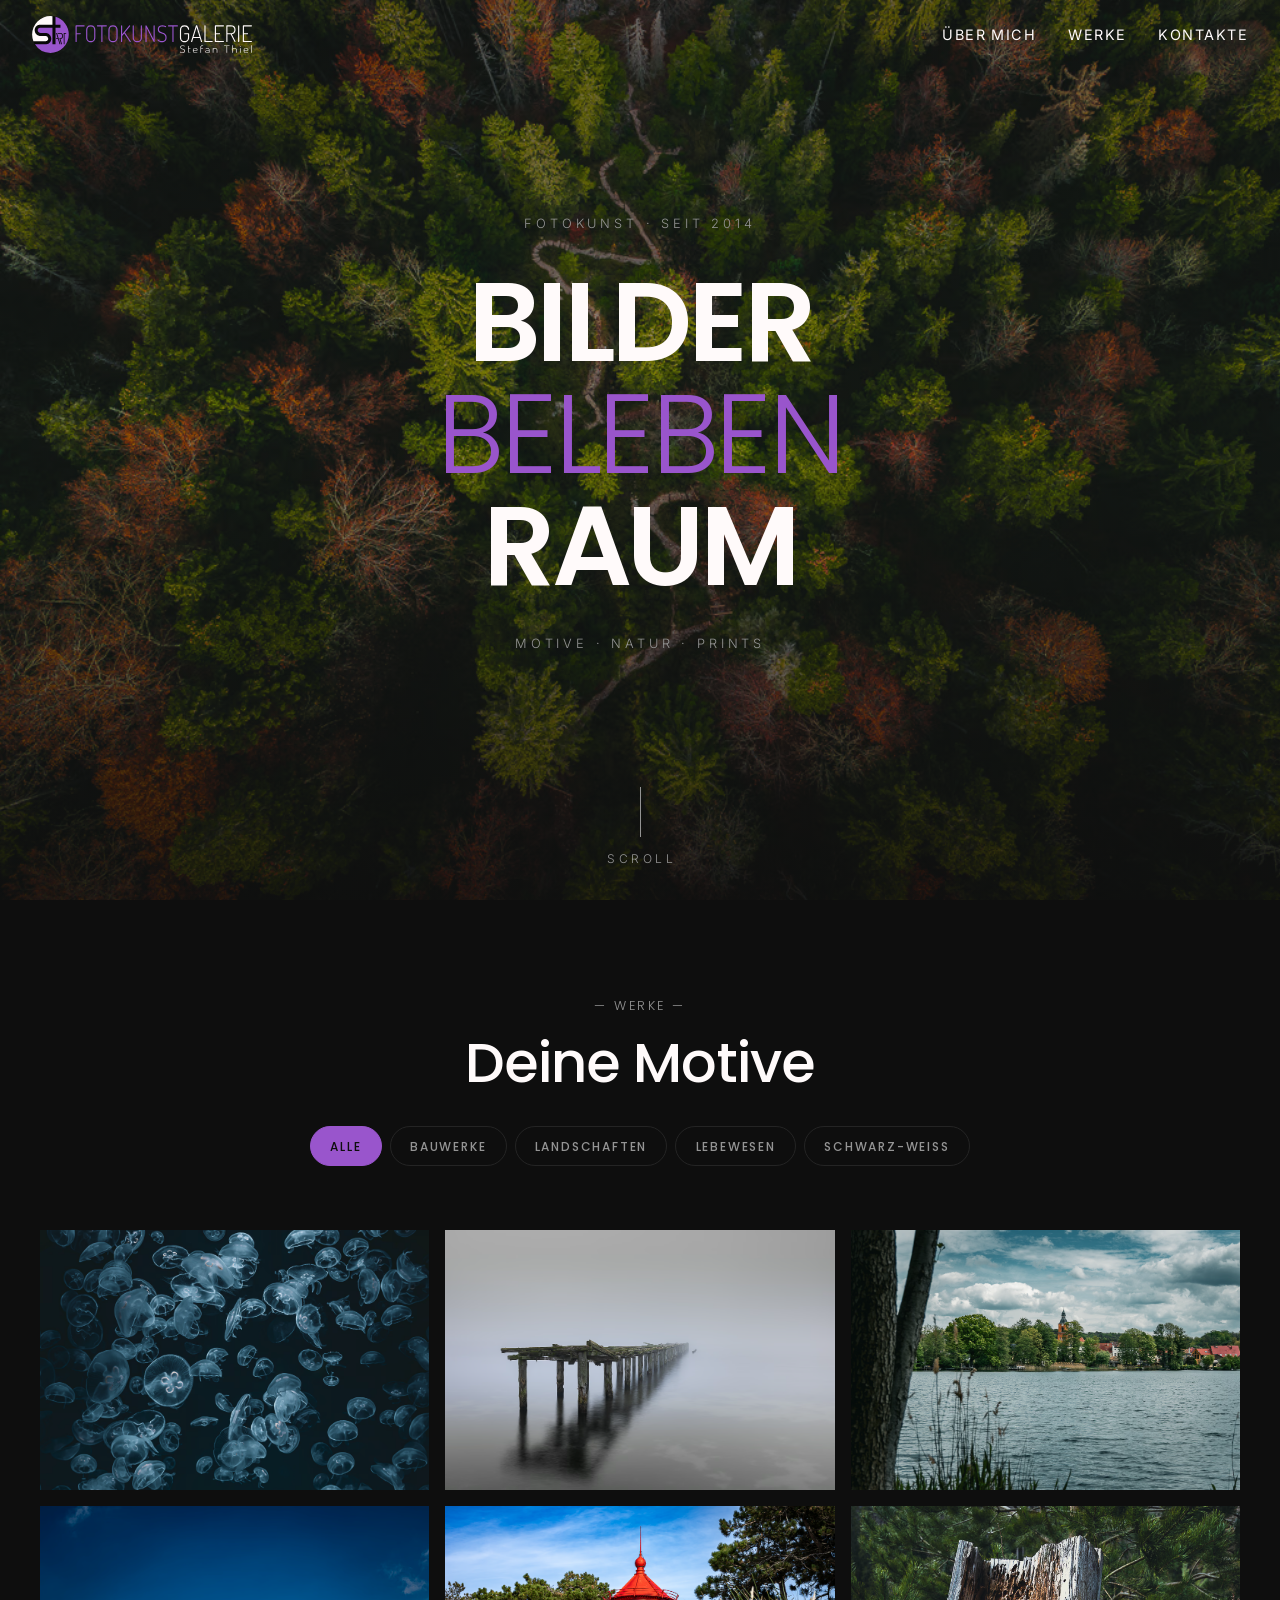
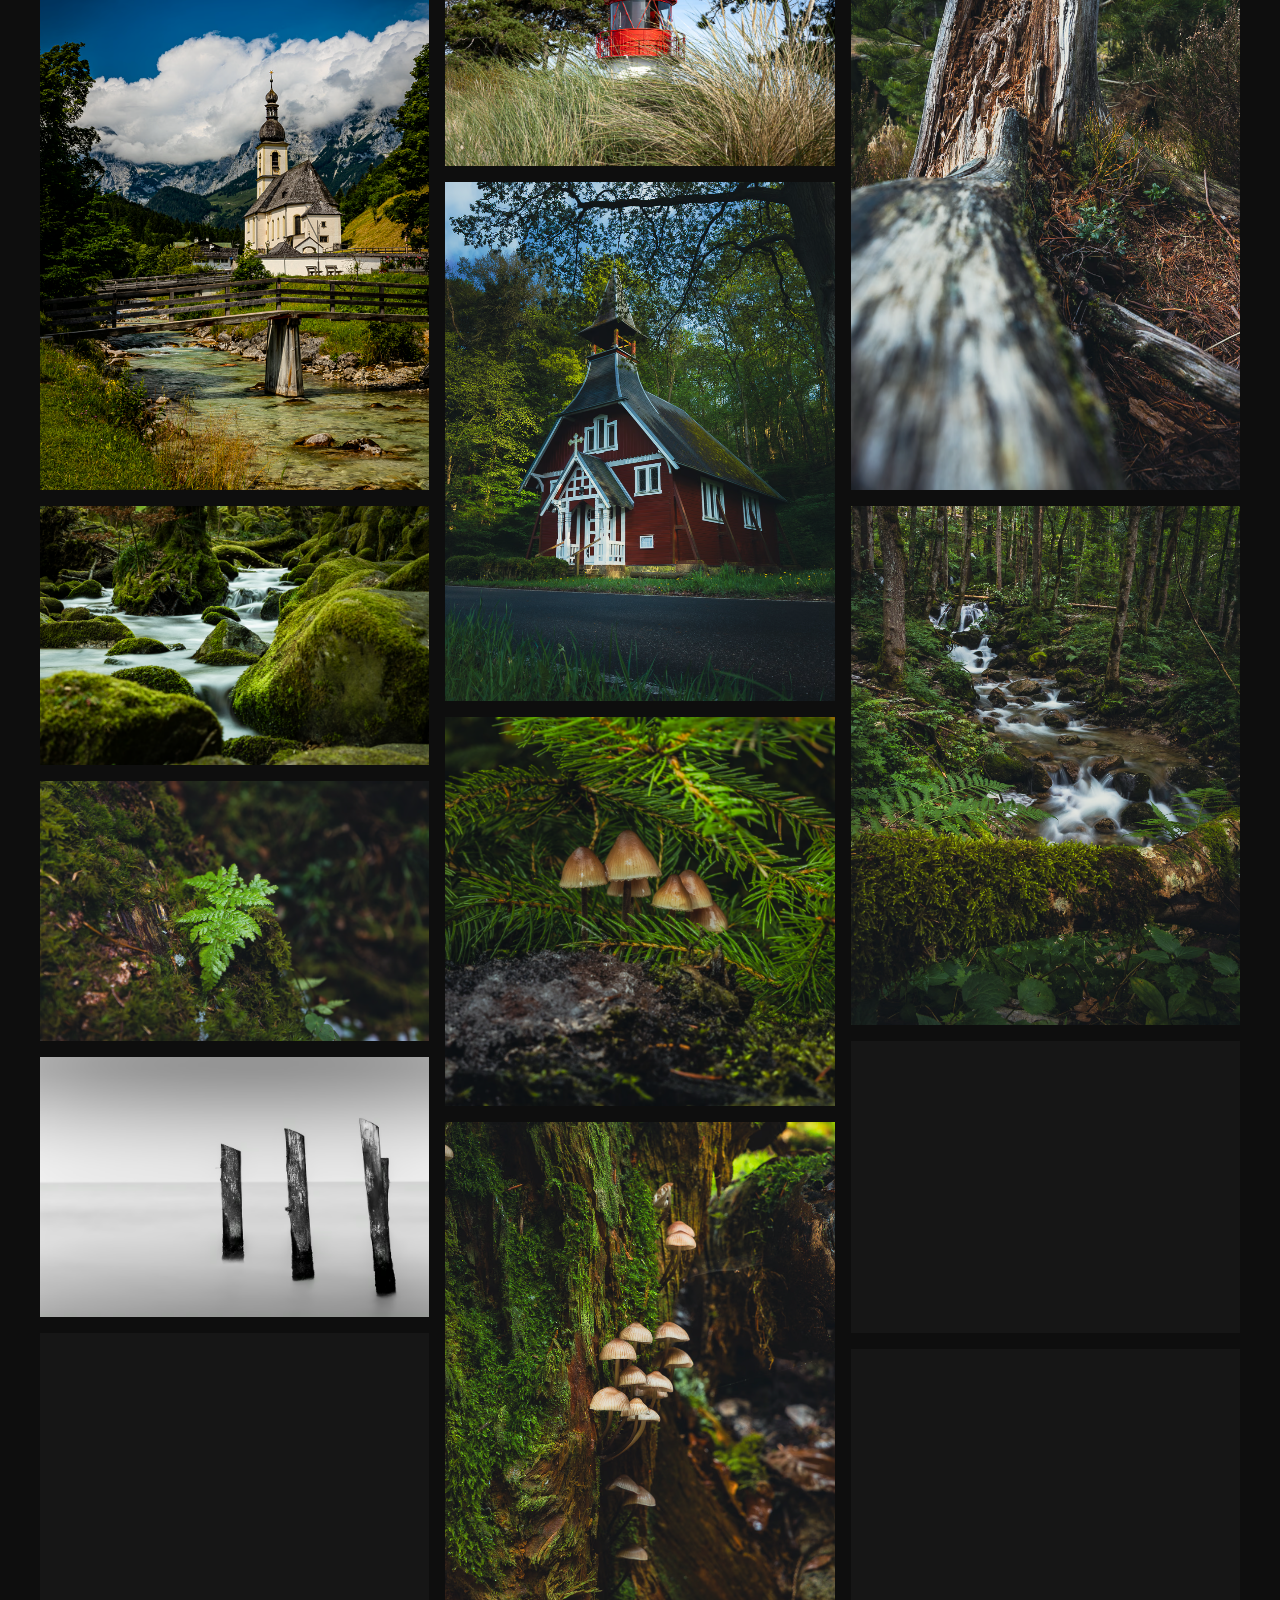
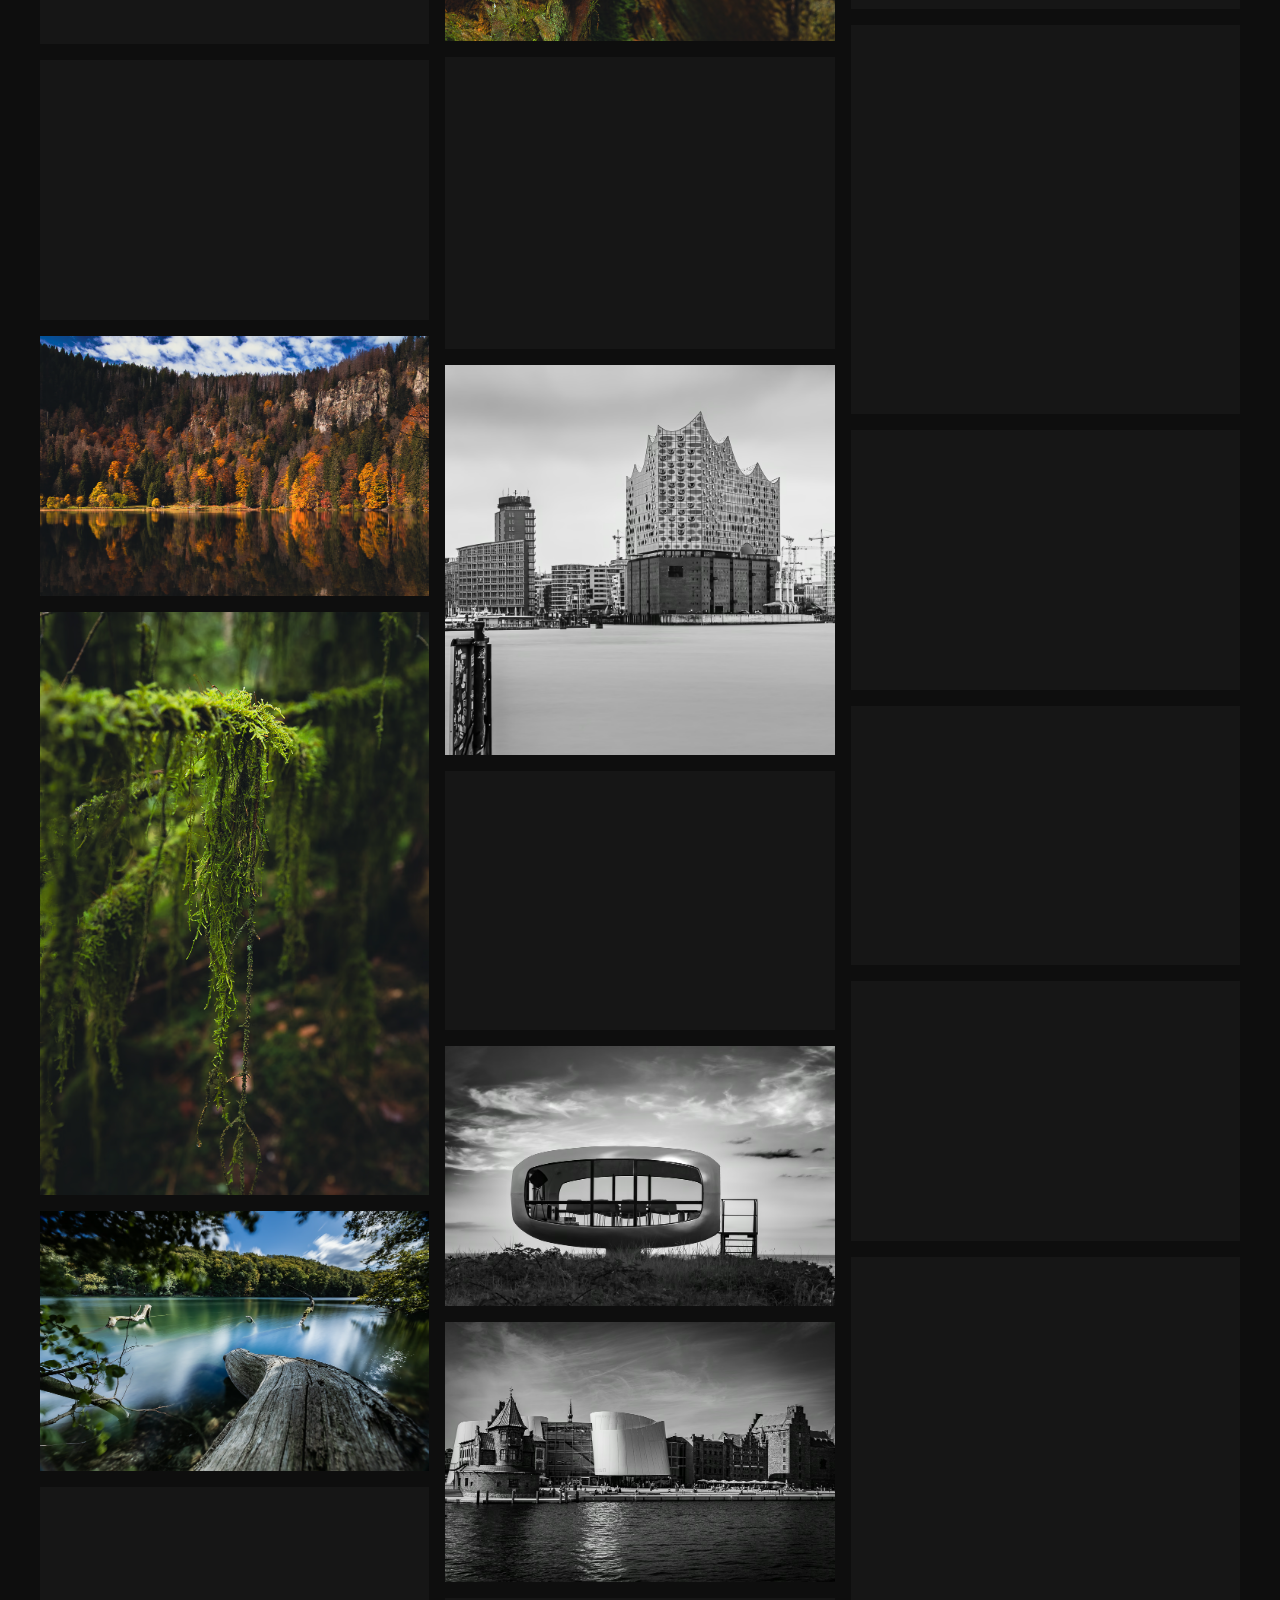
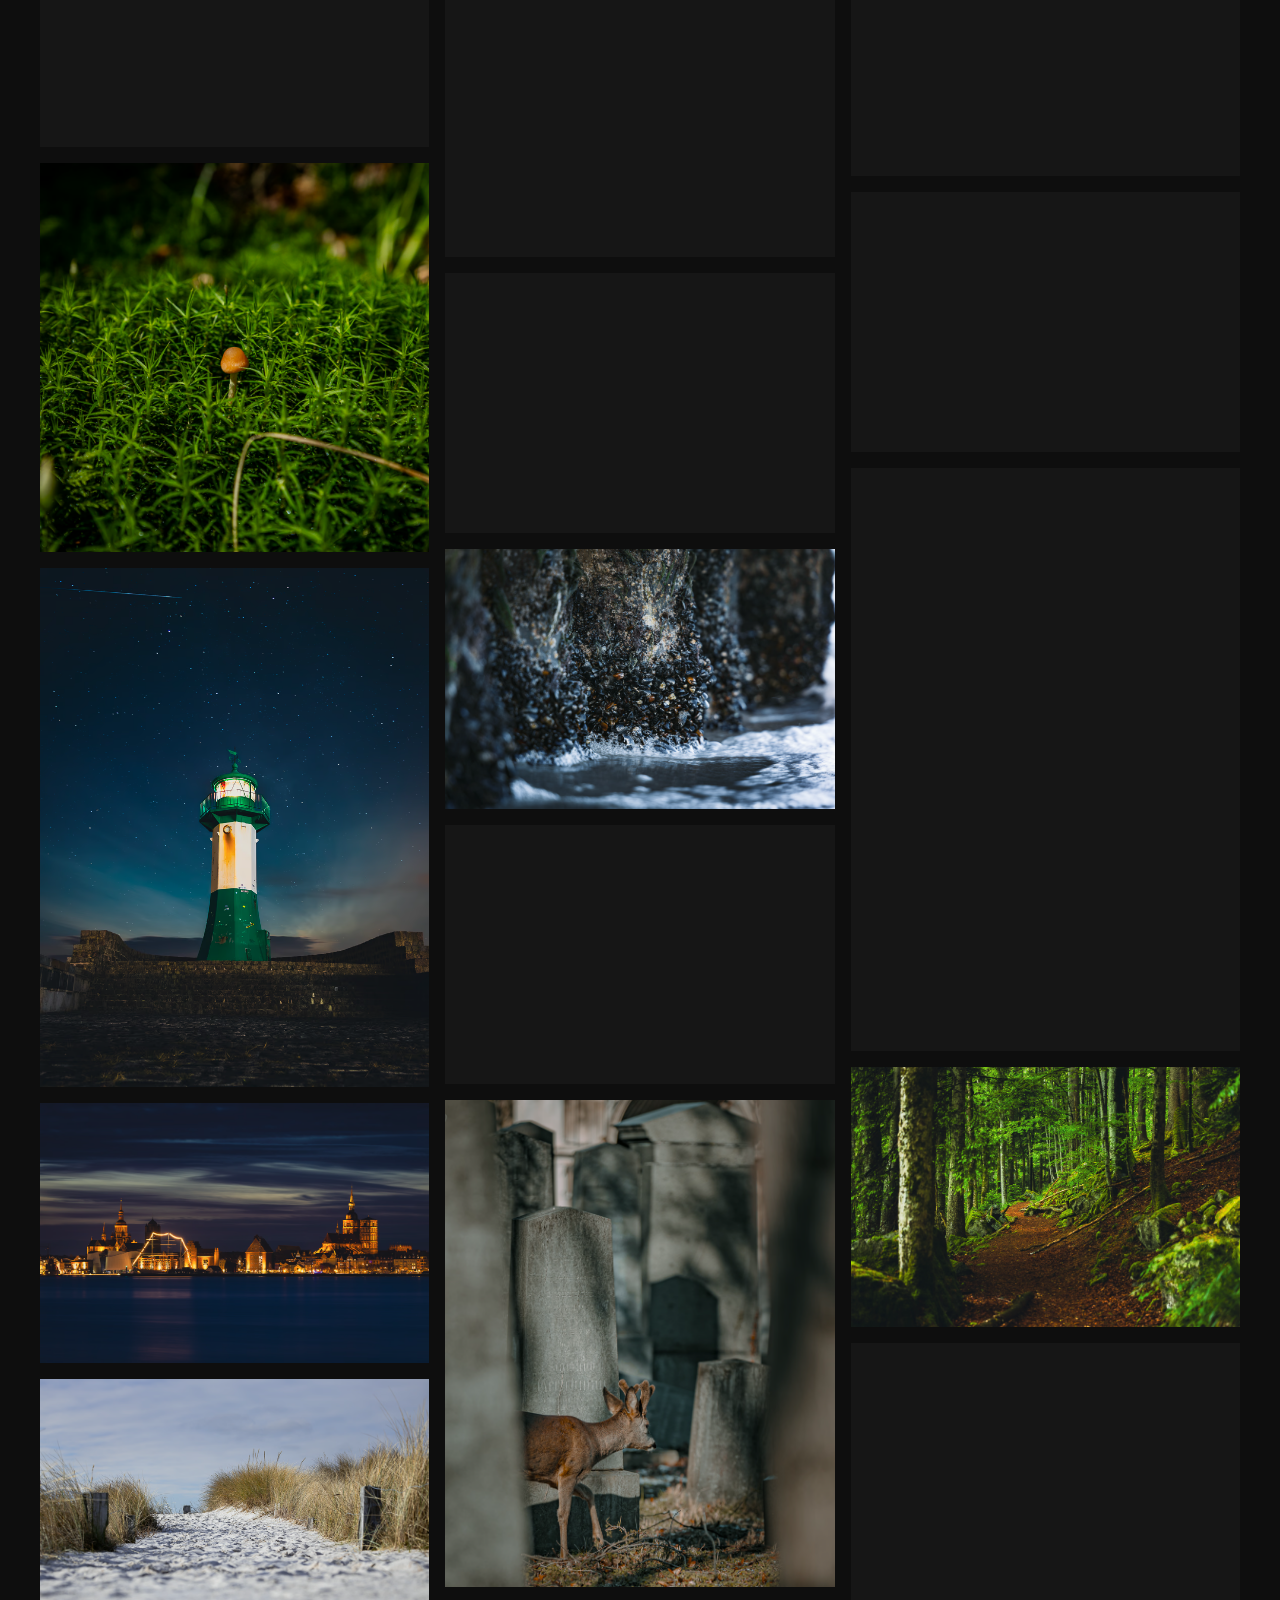
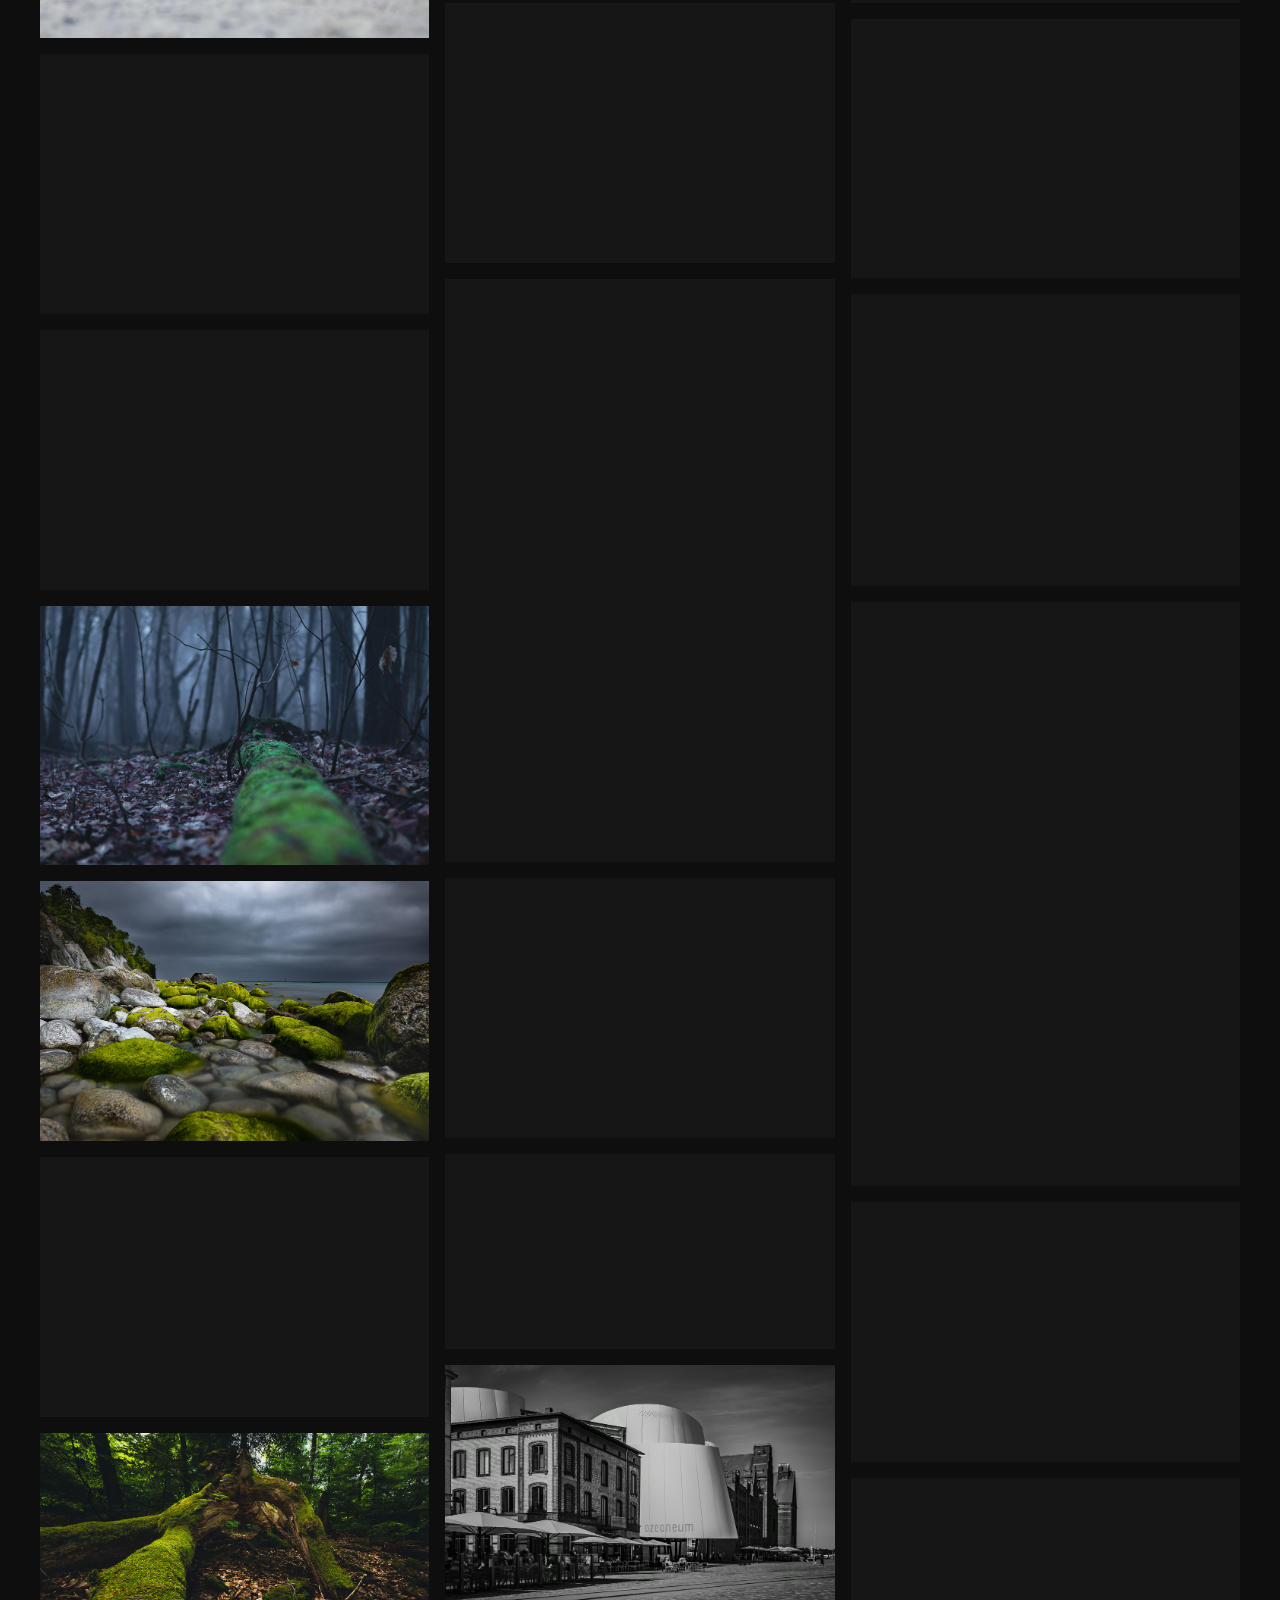
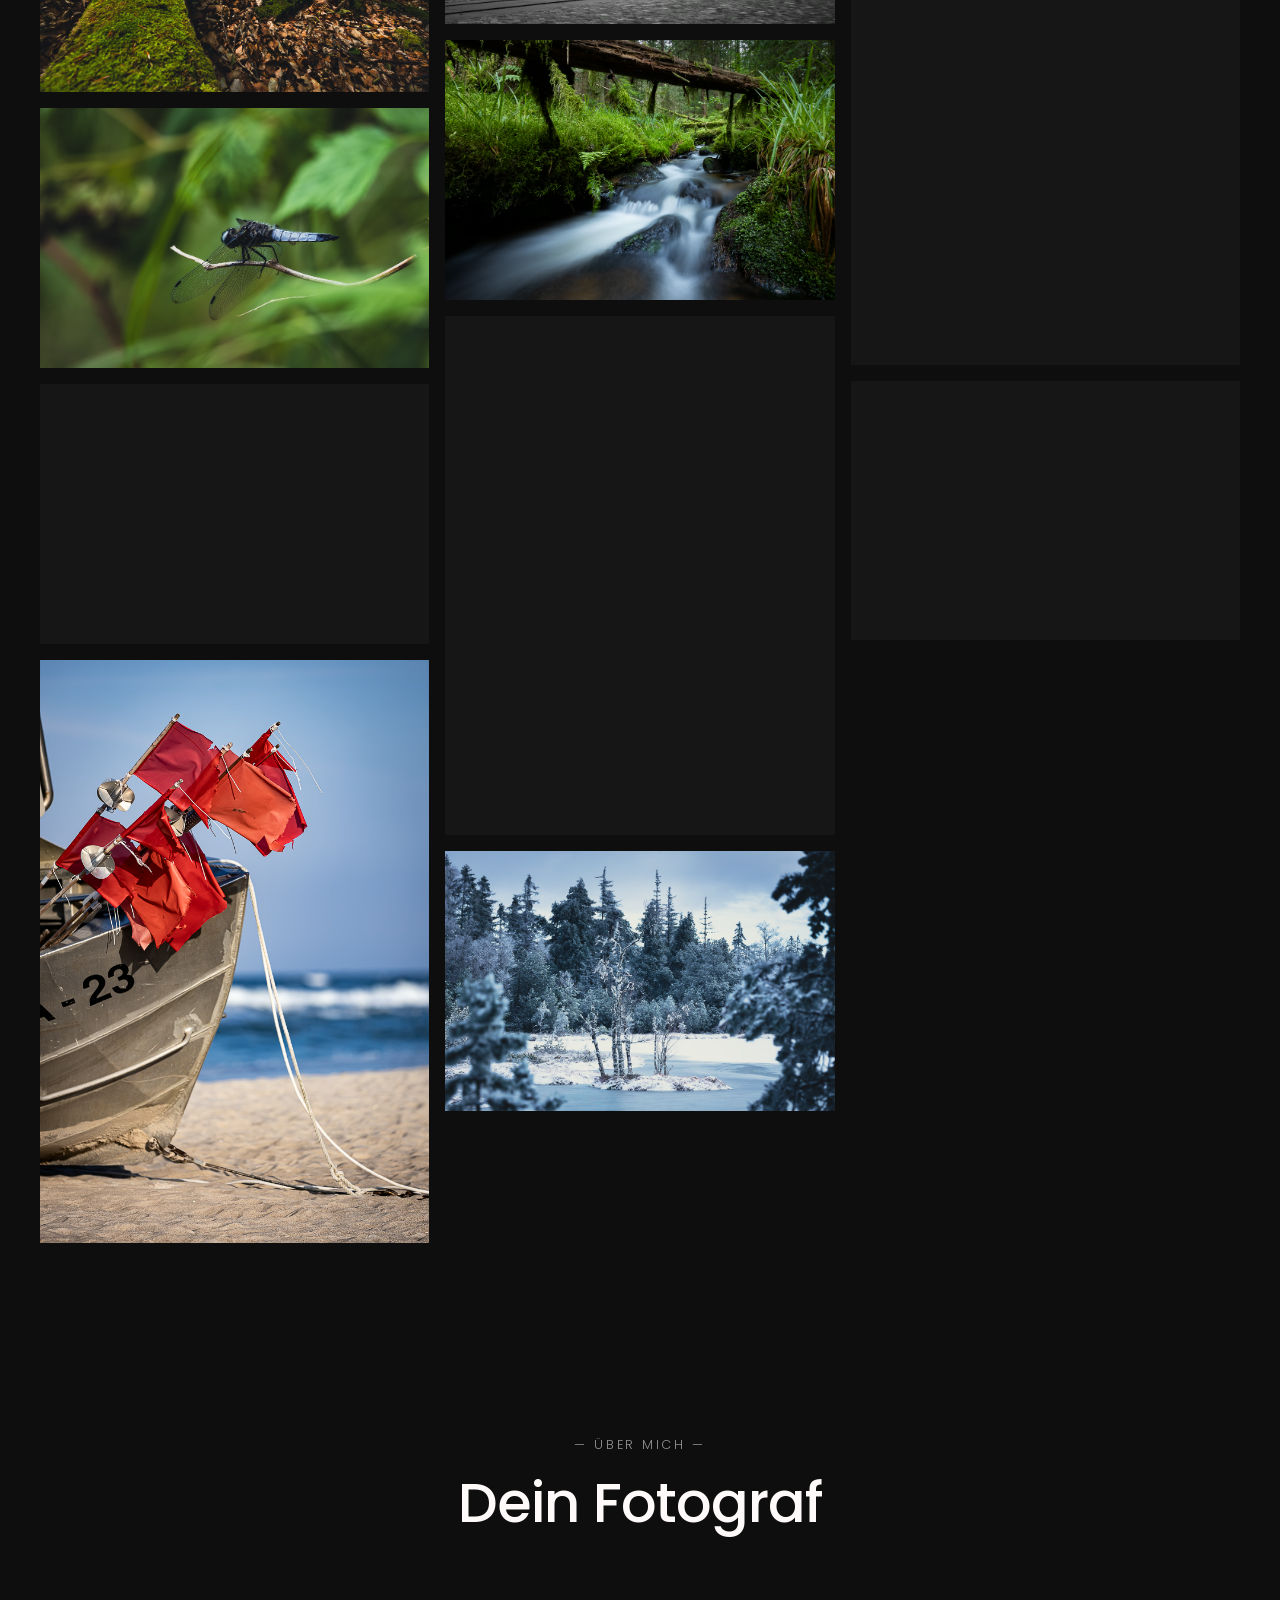
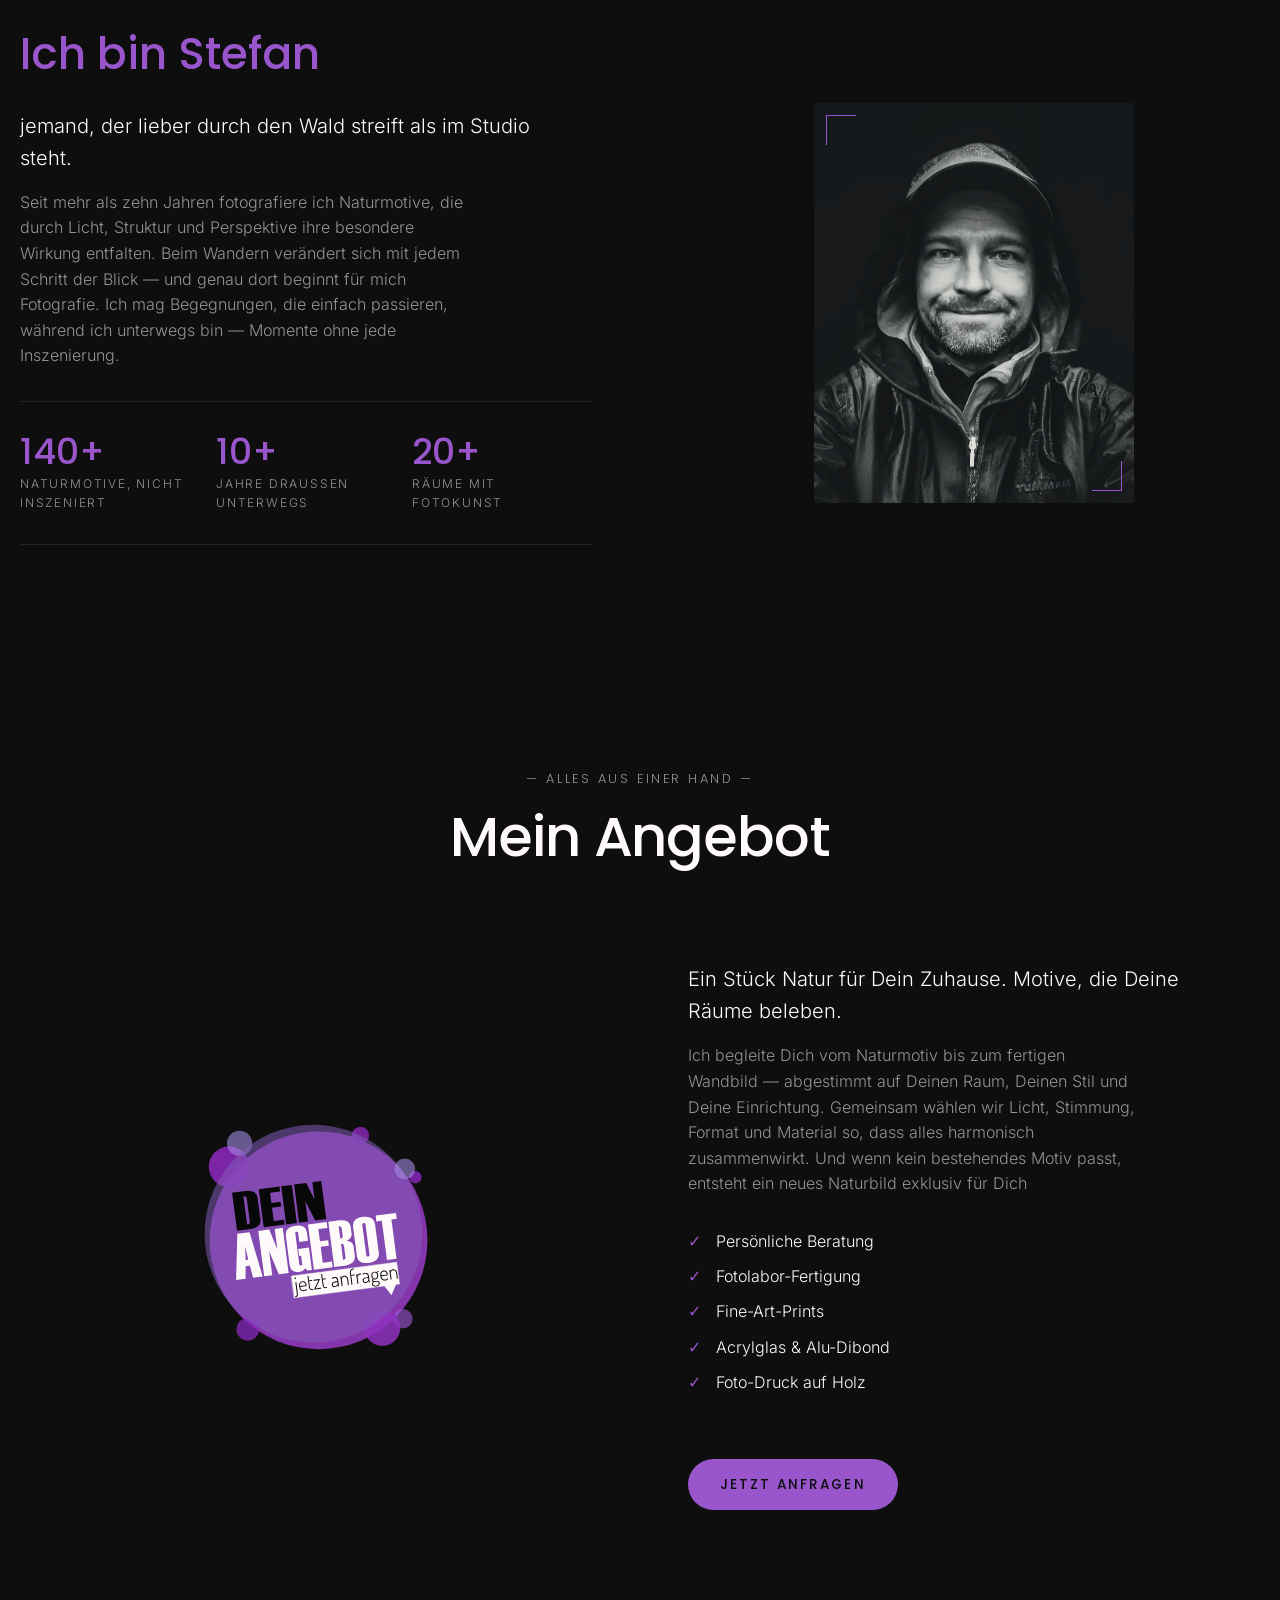
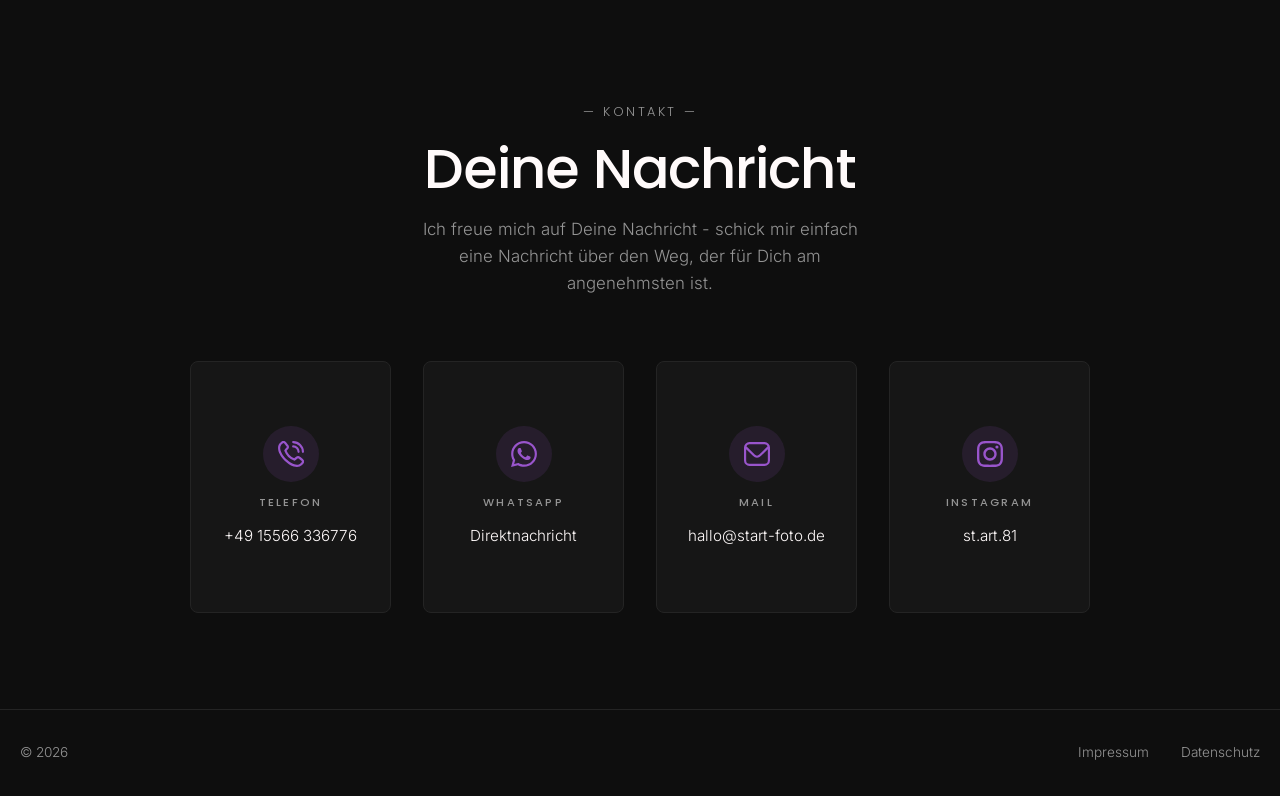
==== commit db0bcc87: "Update" ====
--- a/index.html
+++ b/index.html
@@ -45,7 +45,7 @@
   <link rel="stylesheet" href="css/lightbox.css">
 
   <!-- JavaScript -->
-  <script type="module" src="js/lightbox.js" defer></script>
+  <script type="module" src="js/exifr.full.umd.js" defer></script>
   <script type="module" src="js/lightbox.js" defer></script>
   <script type="module" src="js/main.js" defer></script>
 </head>
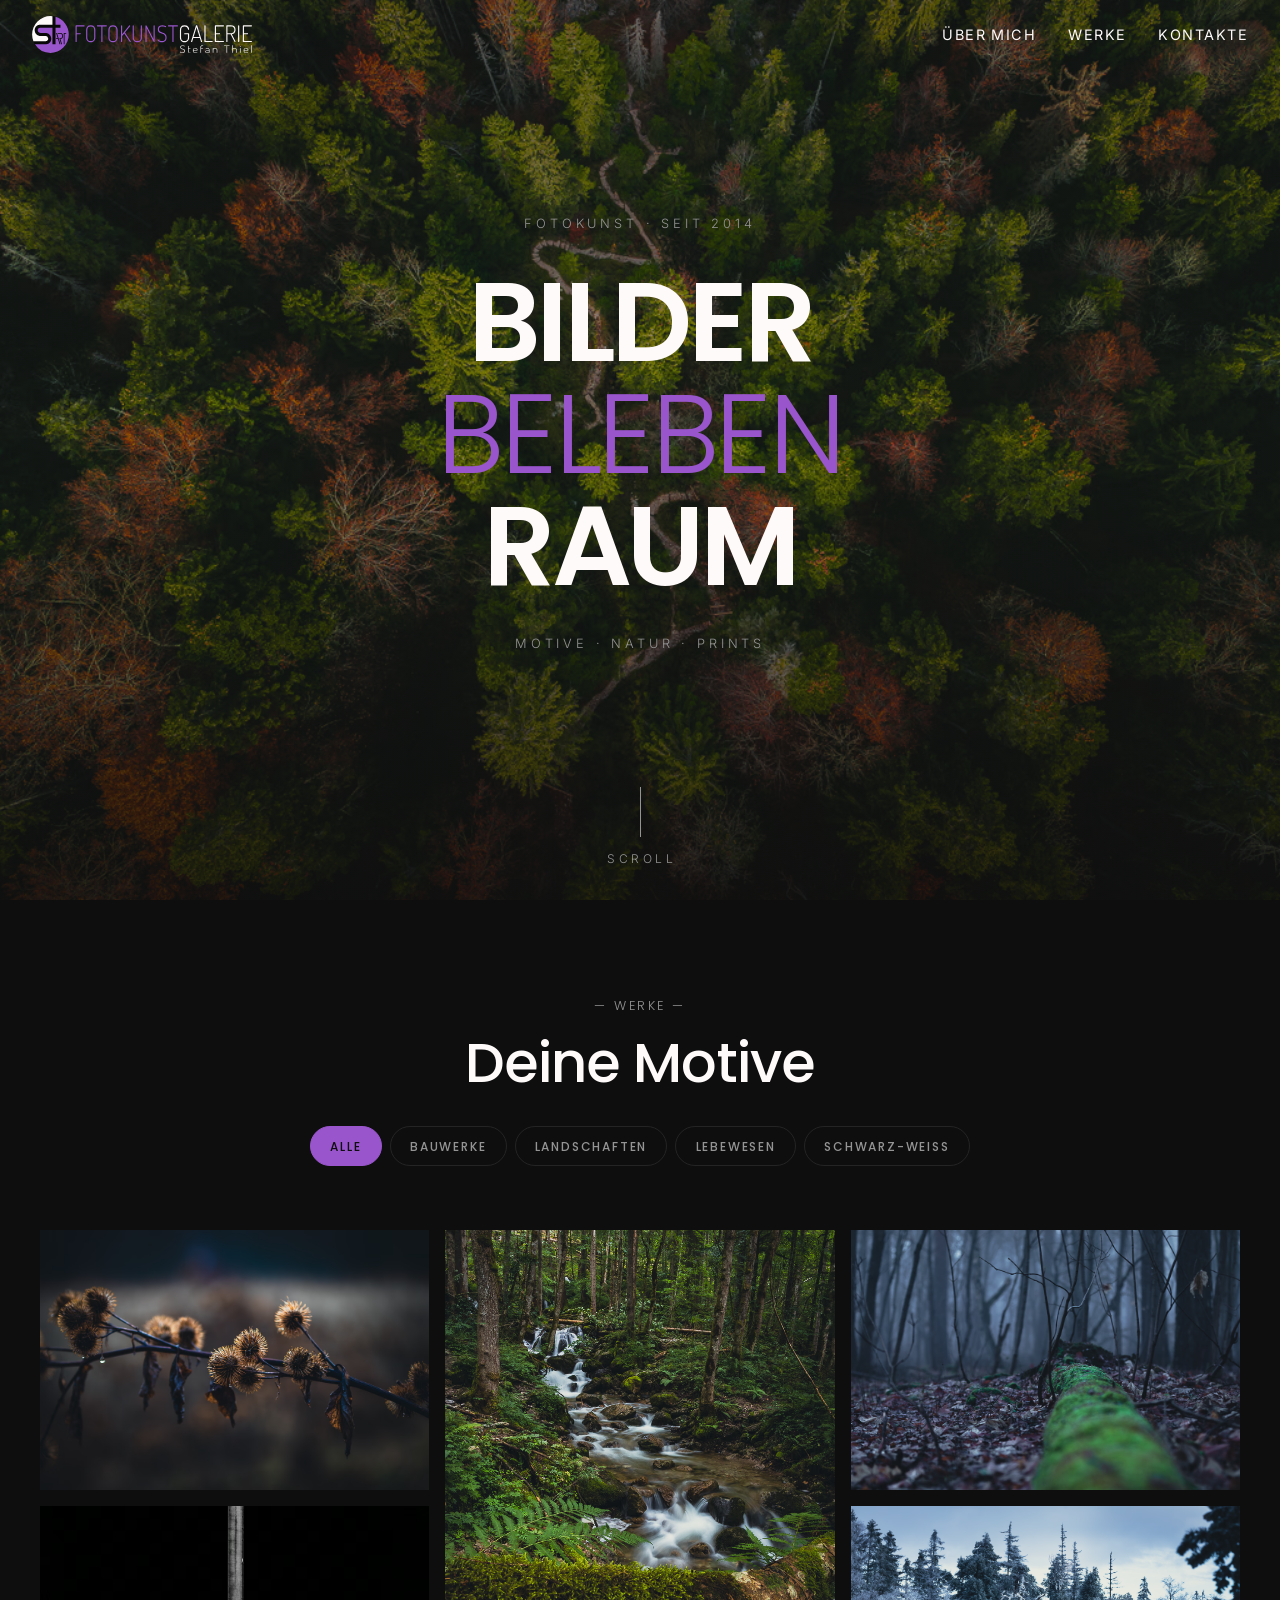
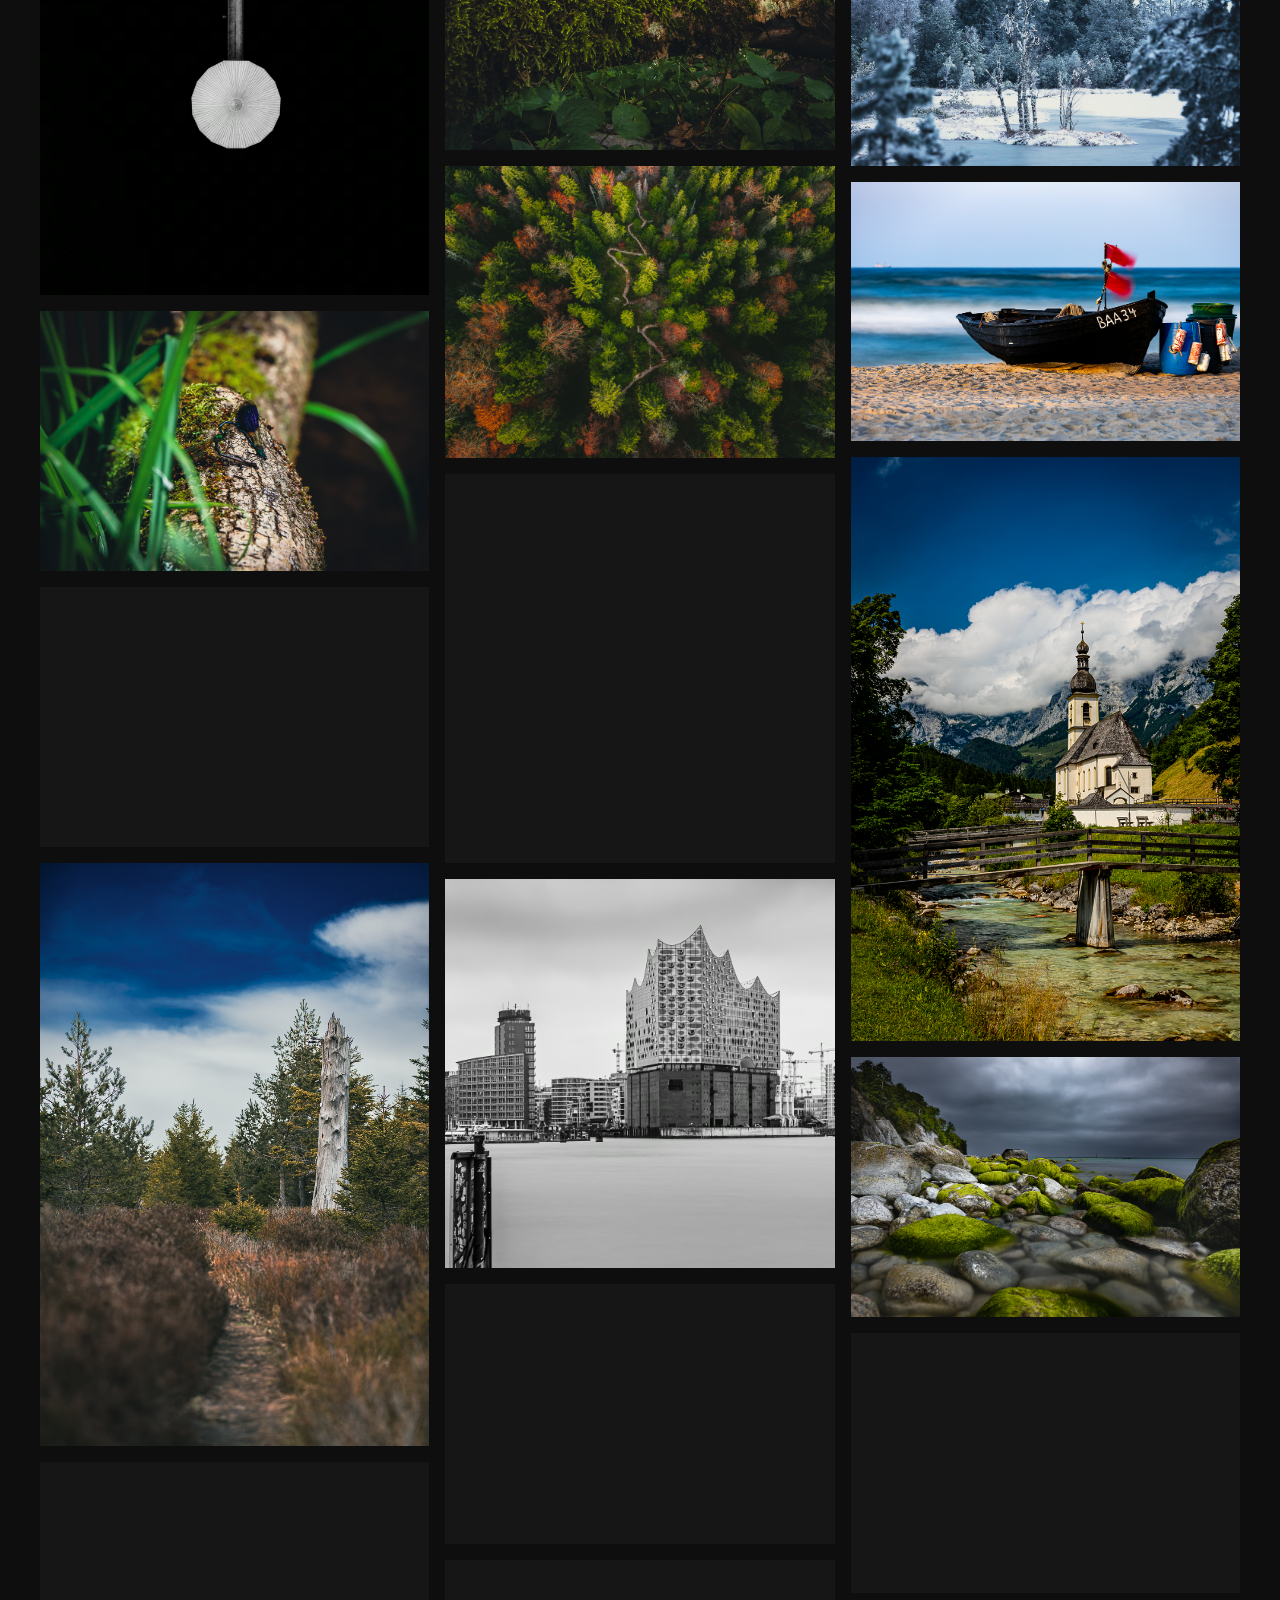
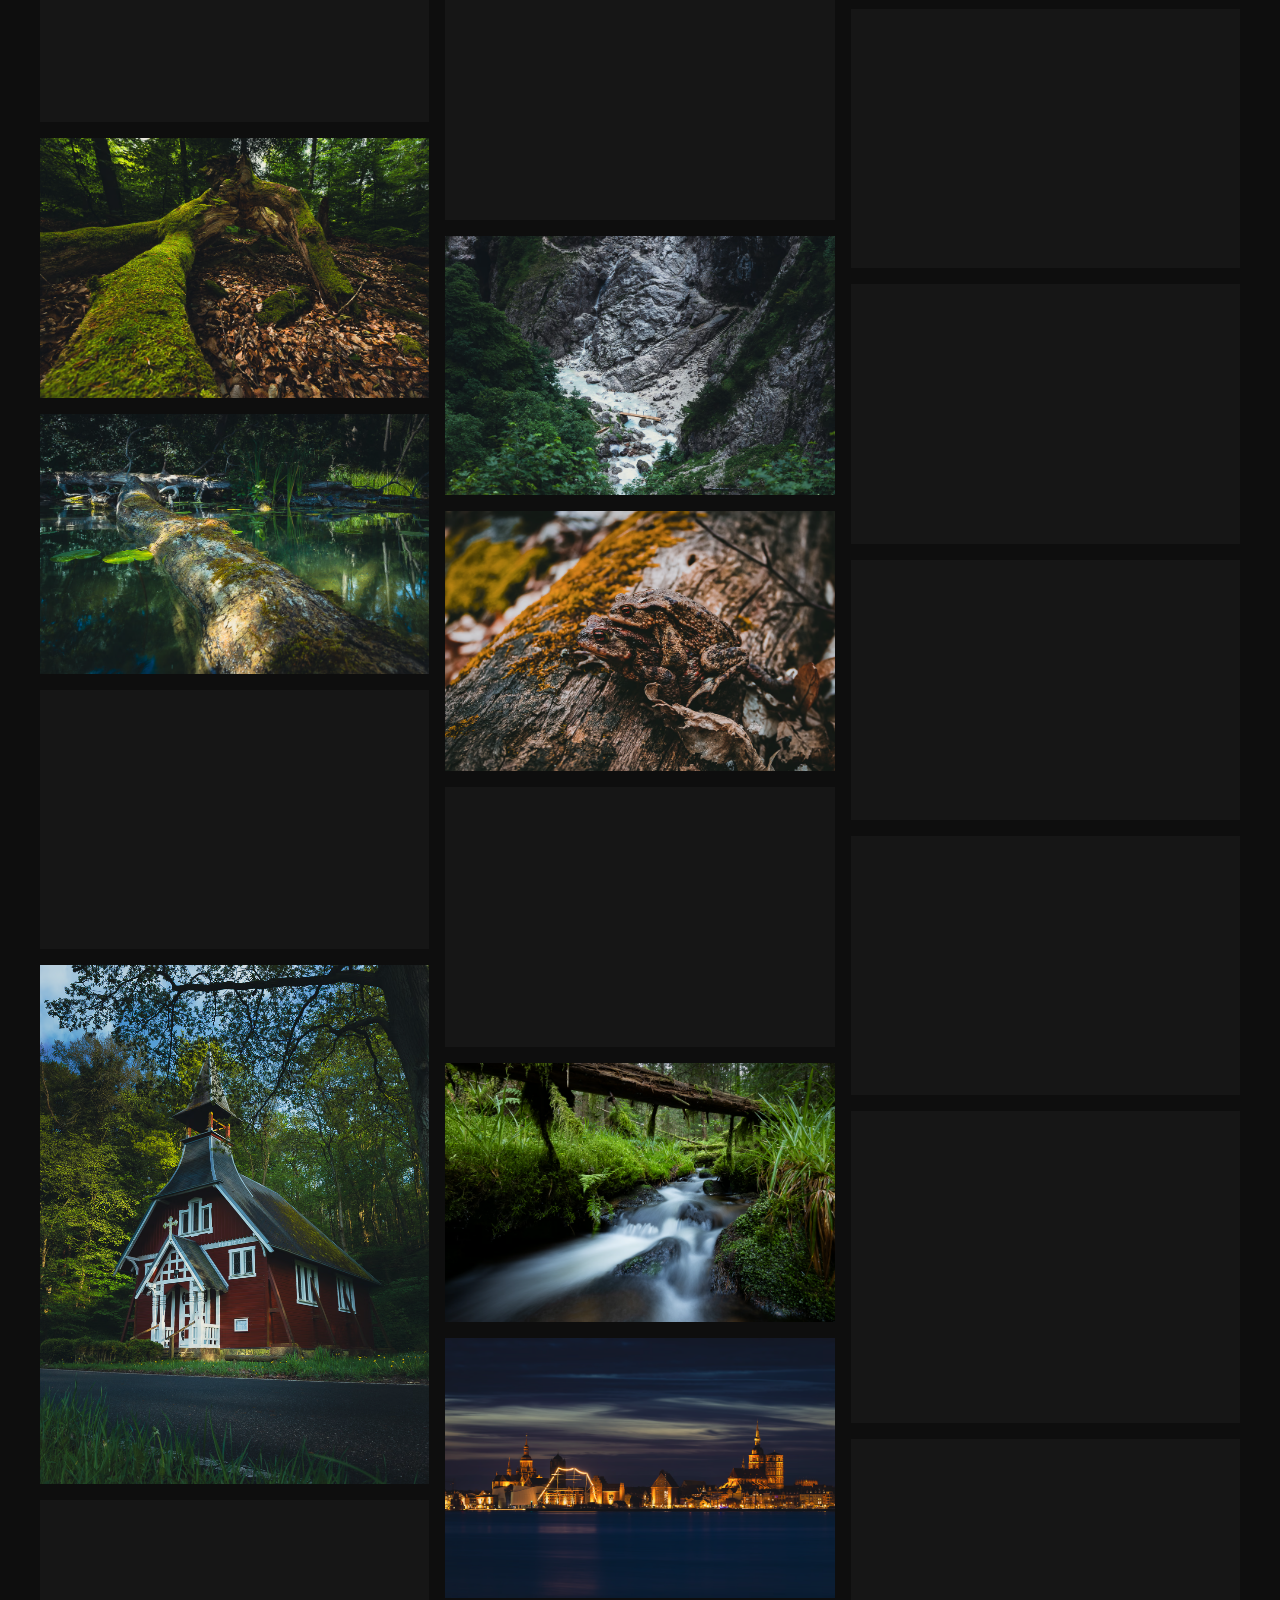
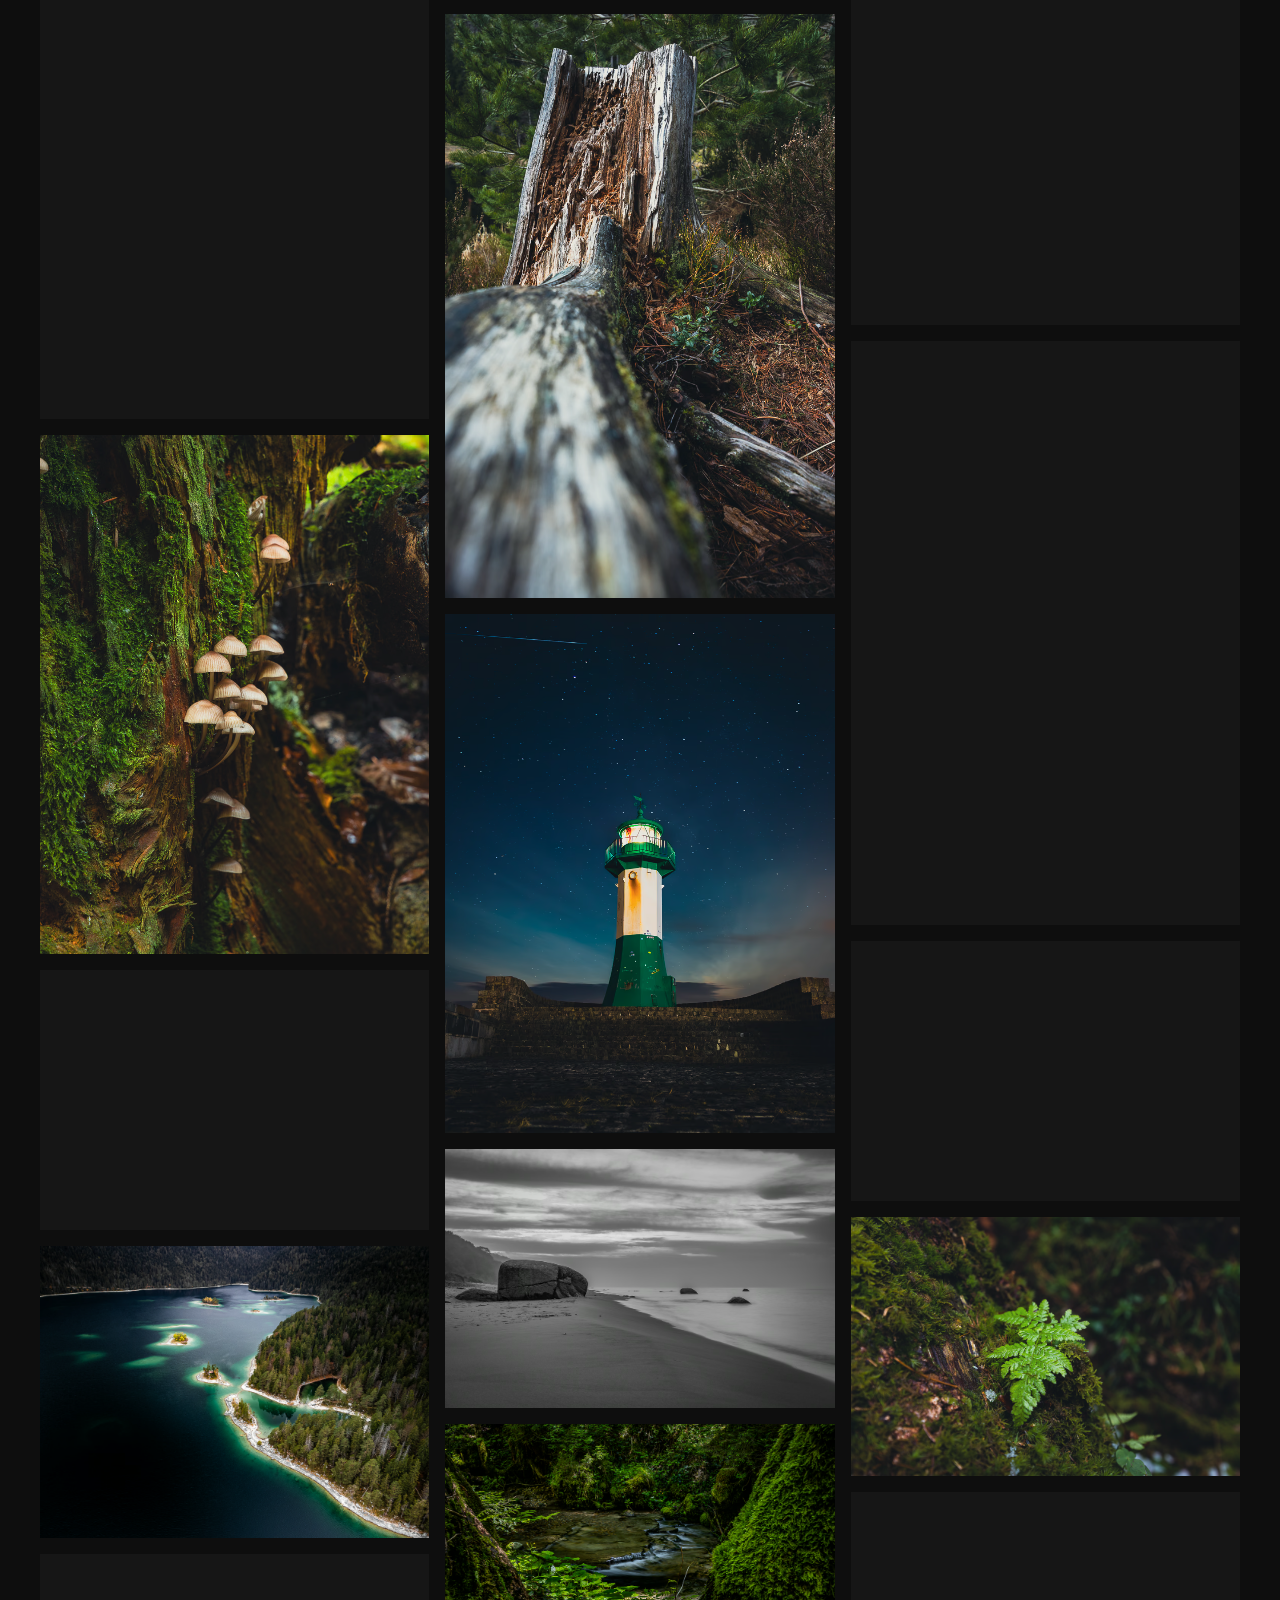
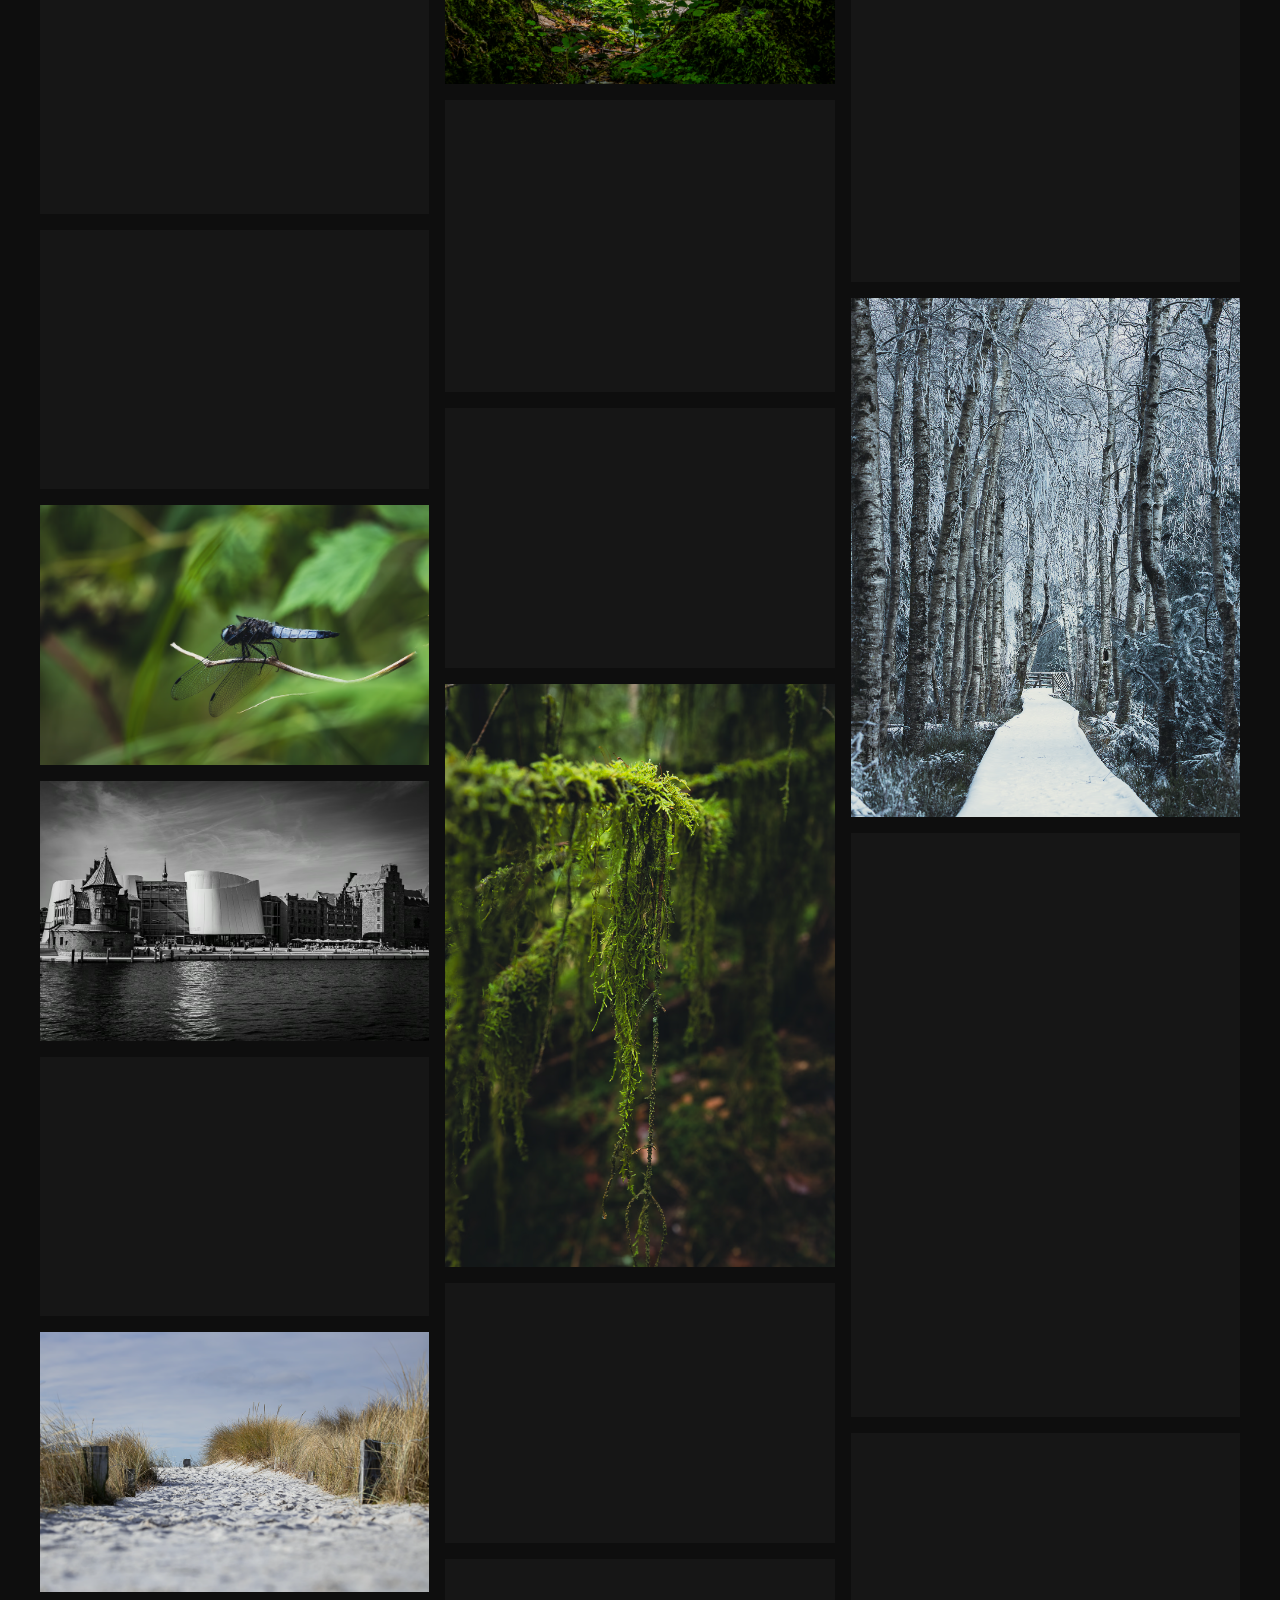
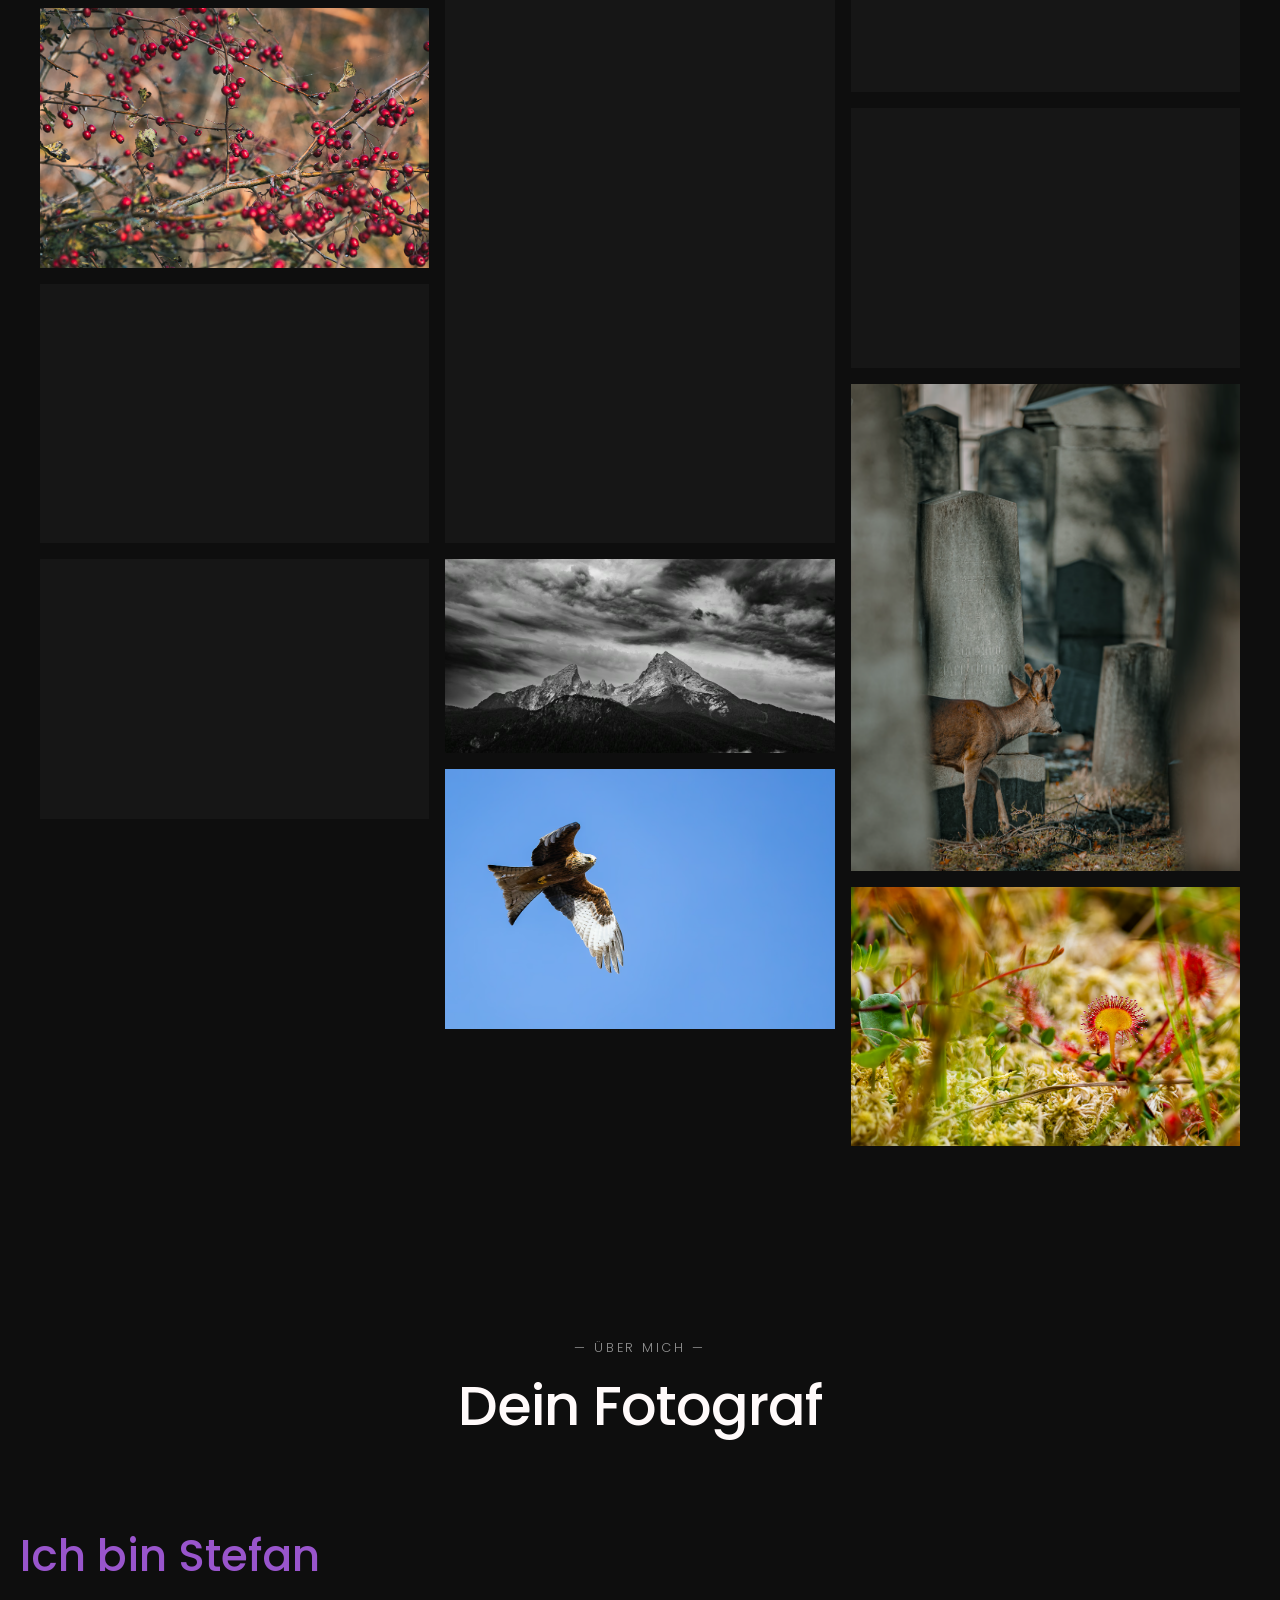
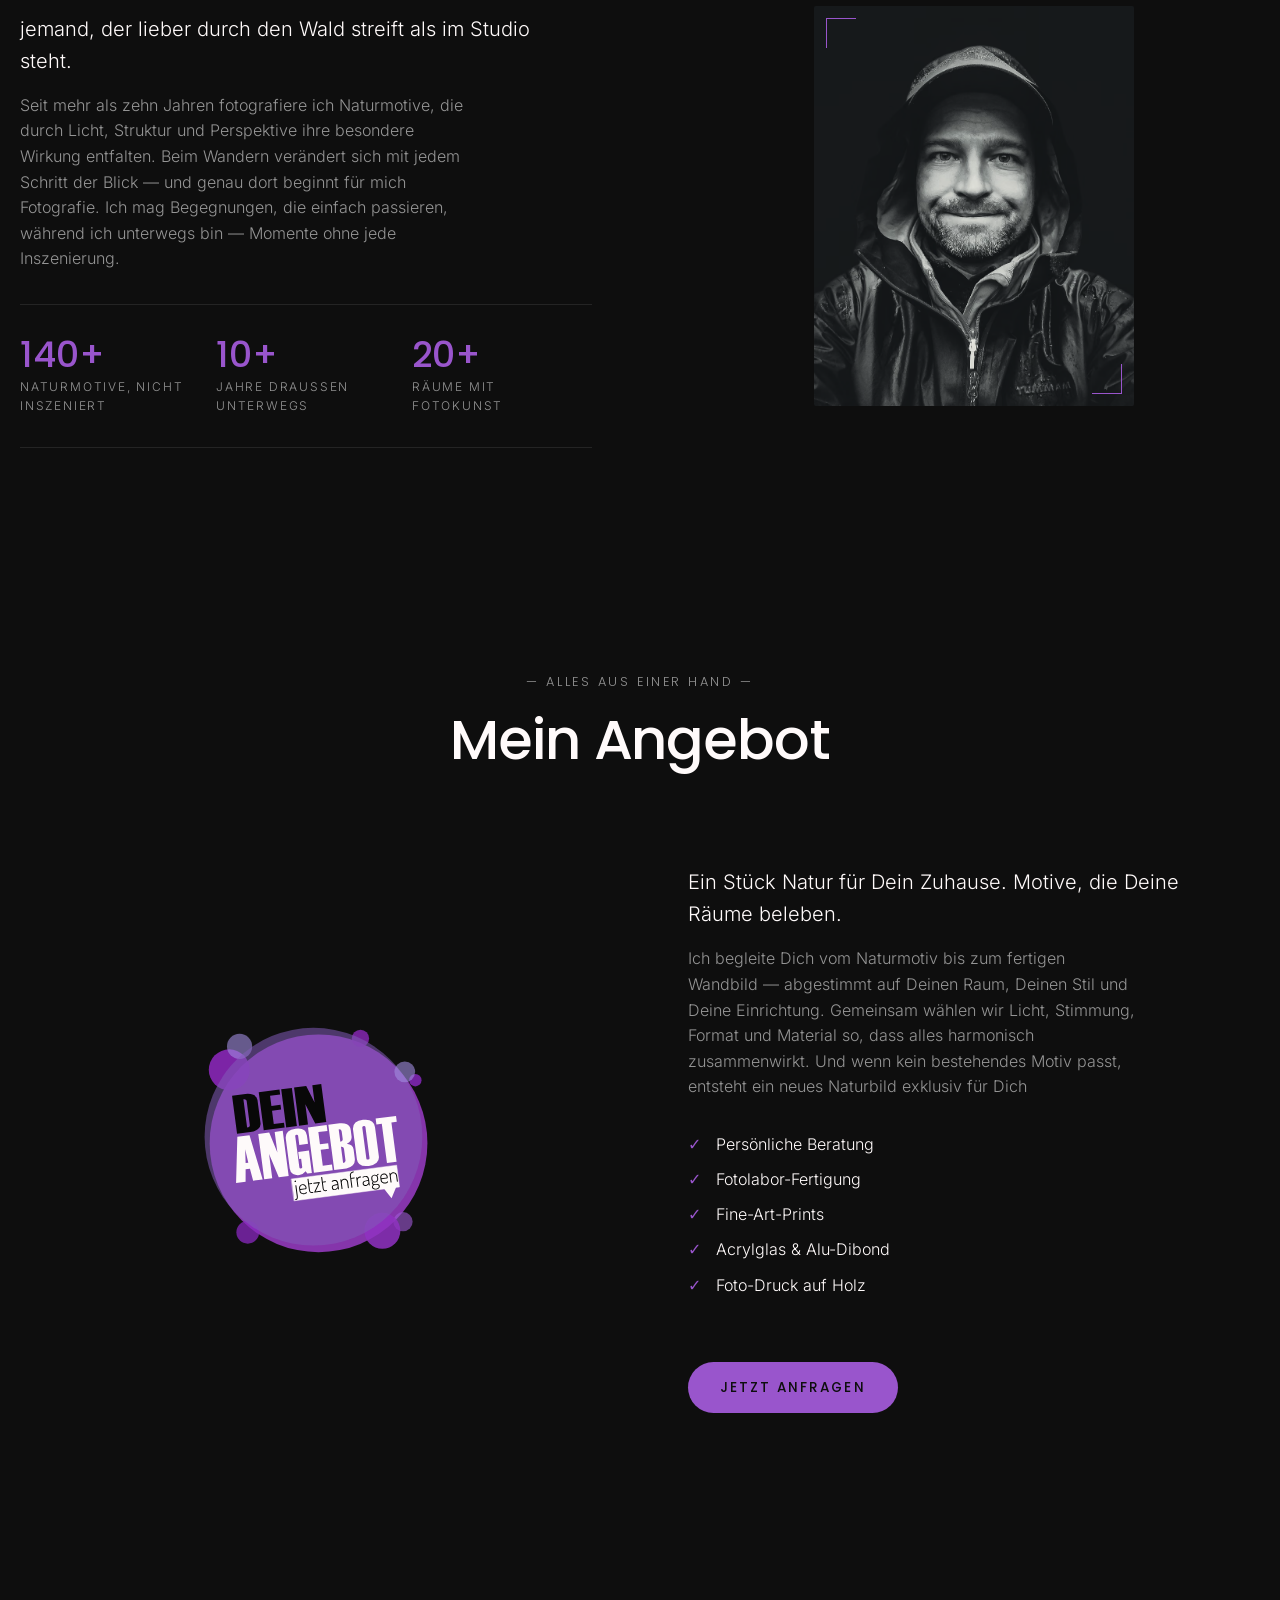
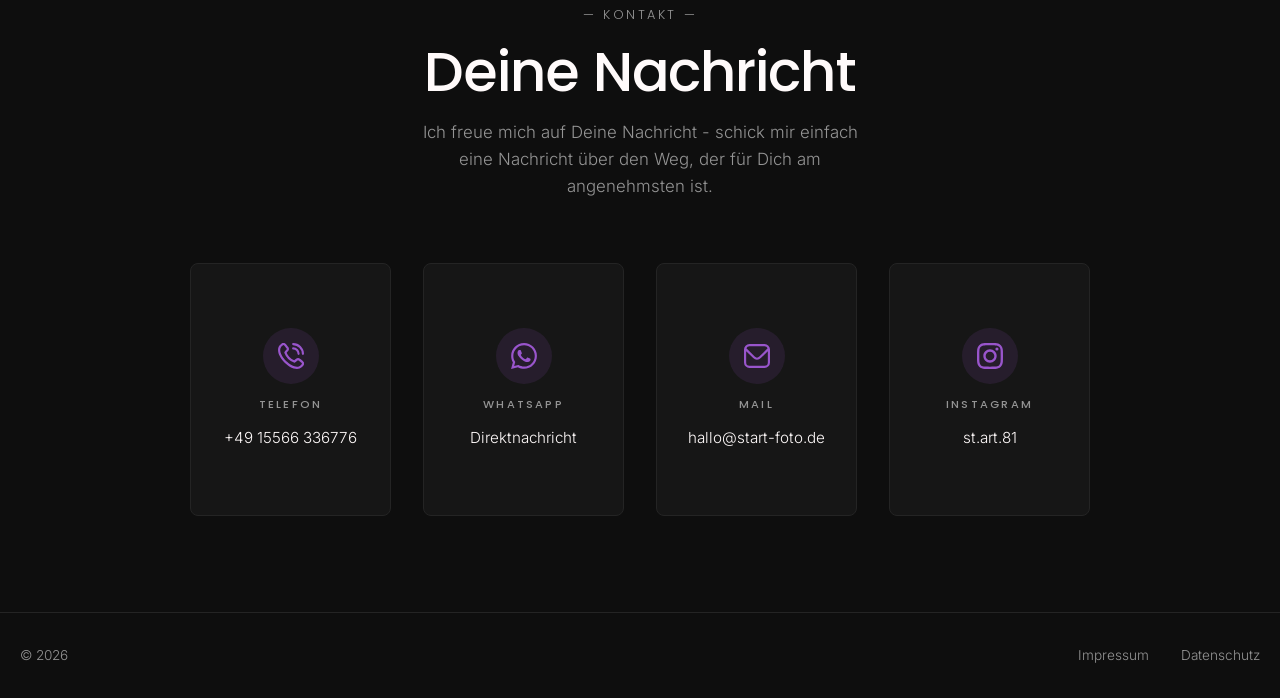
==== commit bc1caf25: "Update" ====
--- a/index.html
+++ b/index.html
@@ -44,10 +44,6 @@
   <link rel="stylesheet" href="css/styles.css">
   <link rel="stylesheet" href="css/lightbox.css">
 
-  <!-- JavaScript -->
-  <script type="module" src="js/exifr.full.umd.js" defer></script>
-  <script type="module" src="js/lightbox.js" defer></script>
-  <script type="module" src="js/main.js" defer></script>
 </head>
 
 <body>
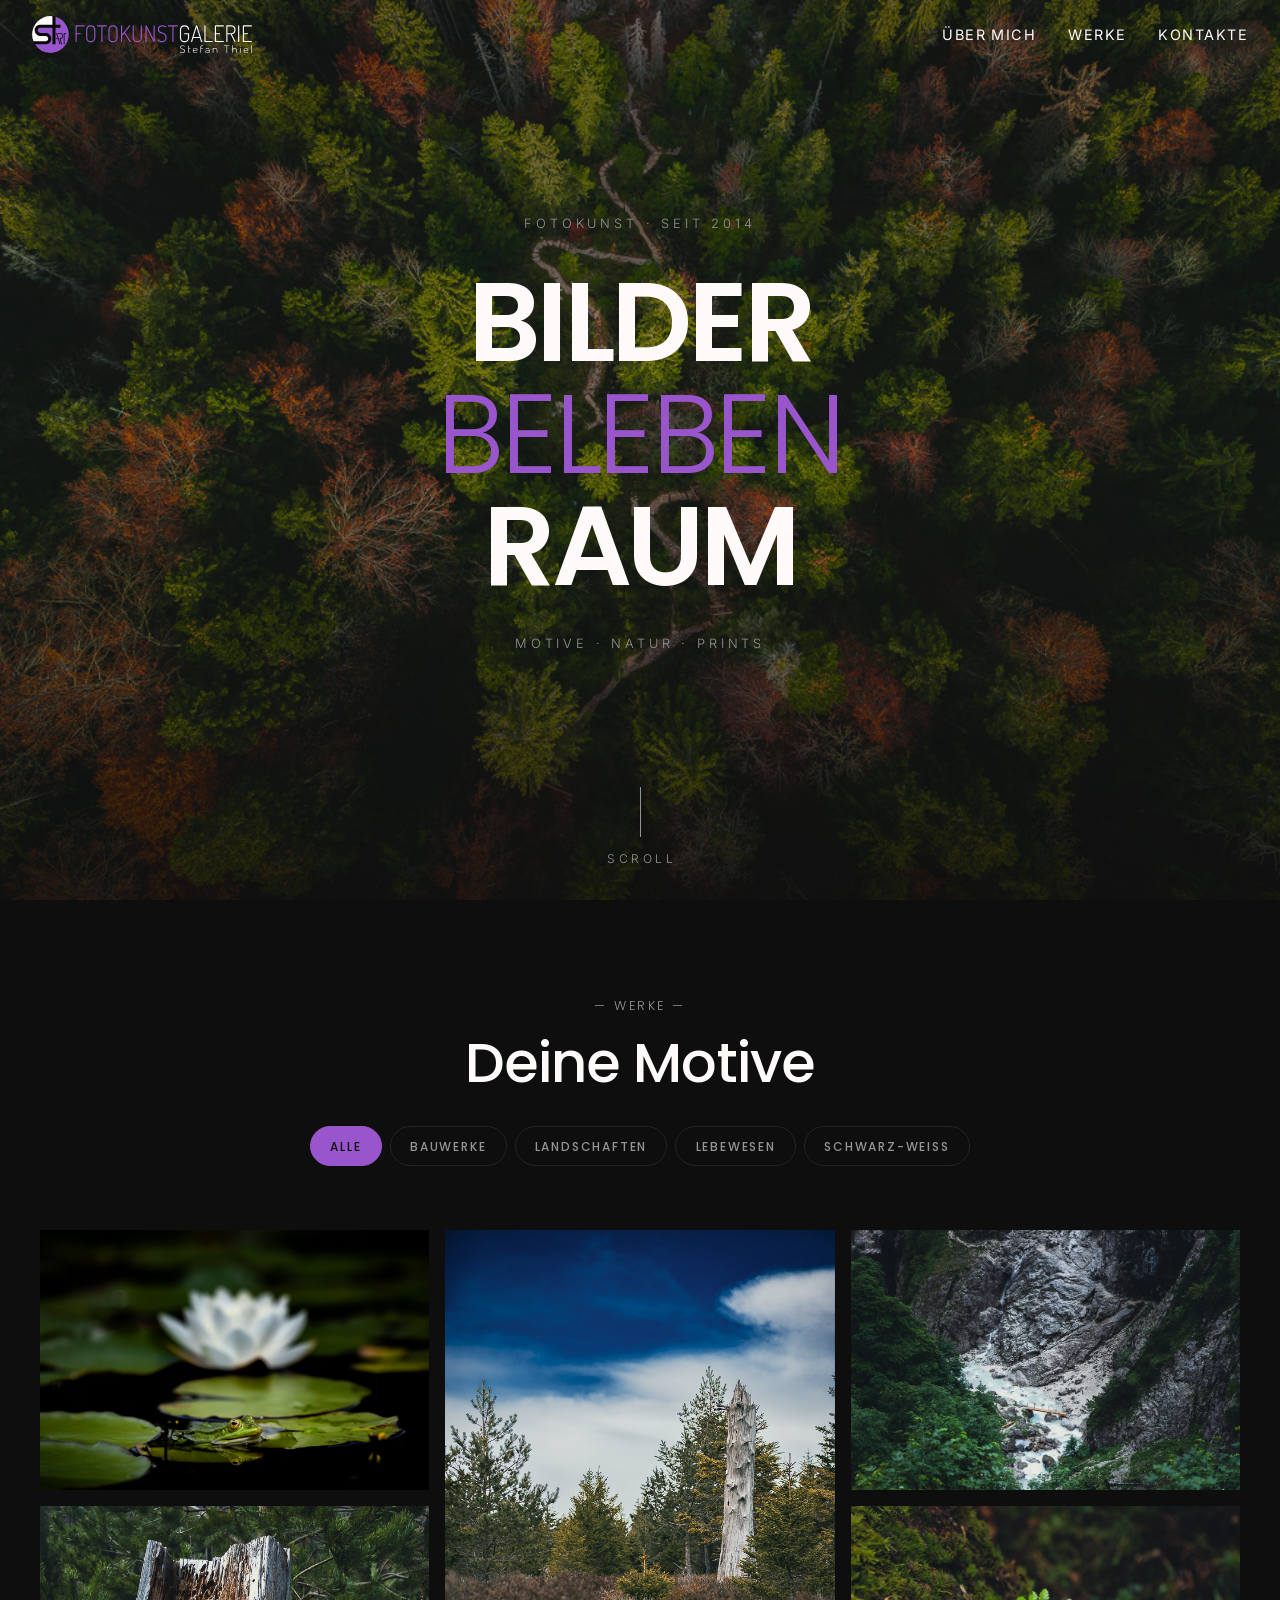
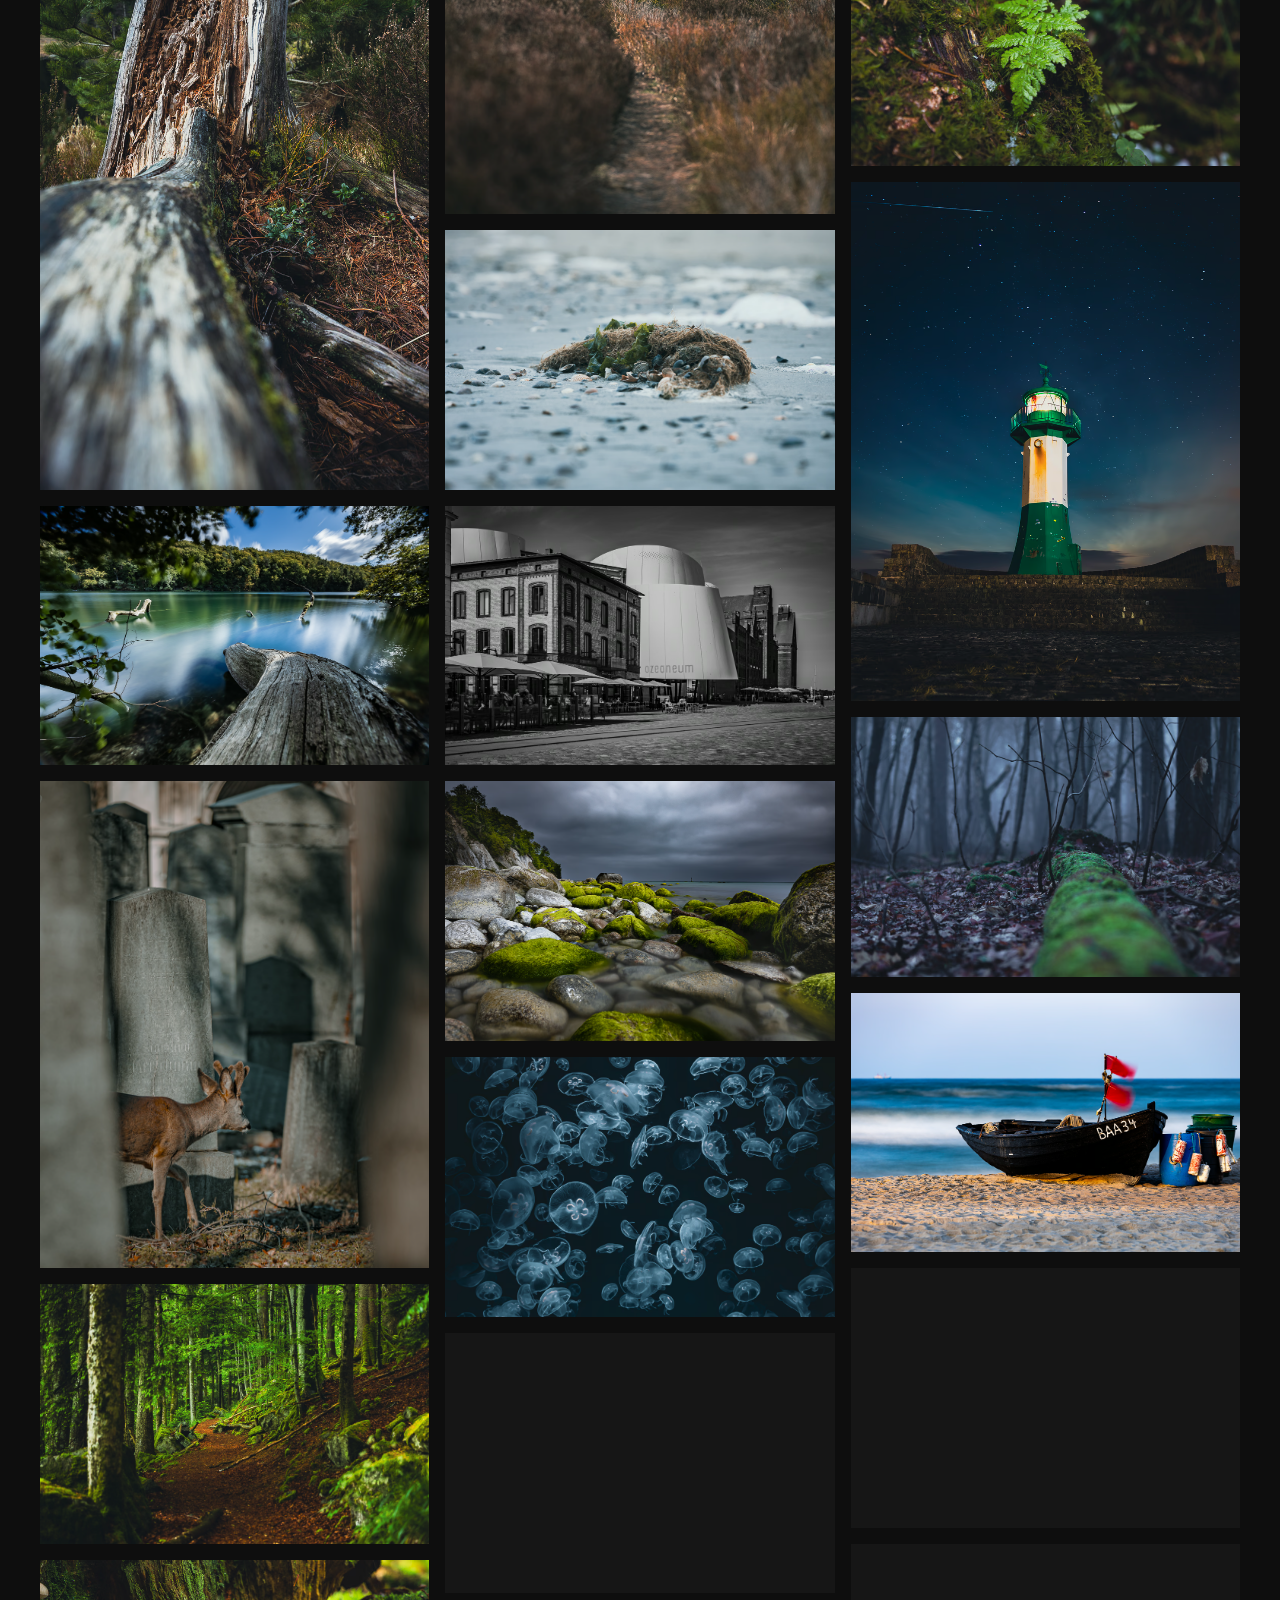
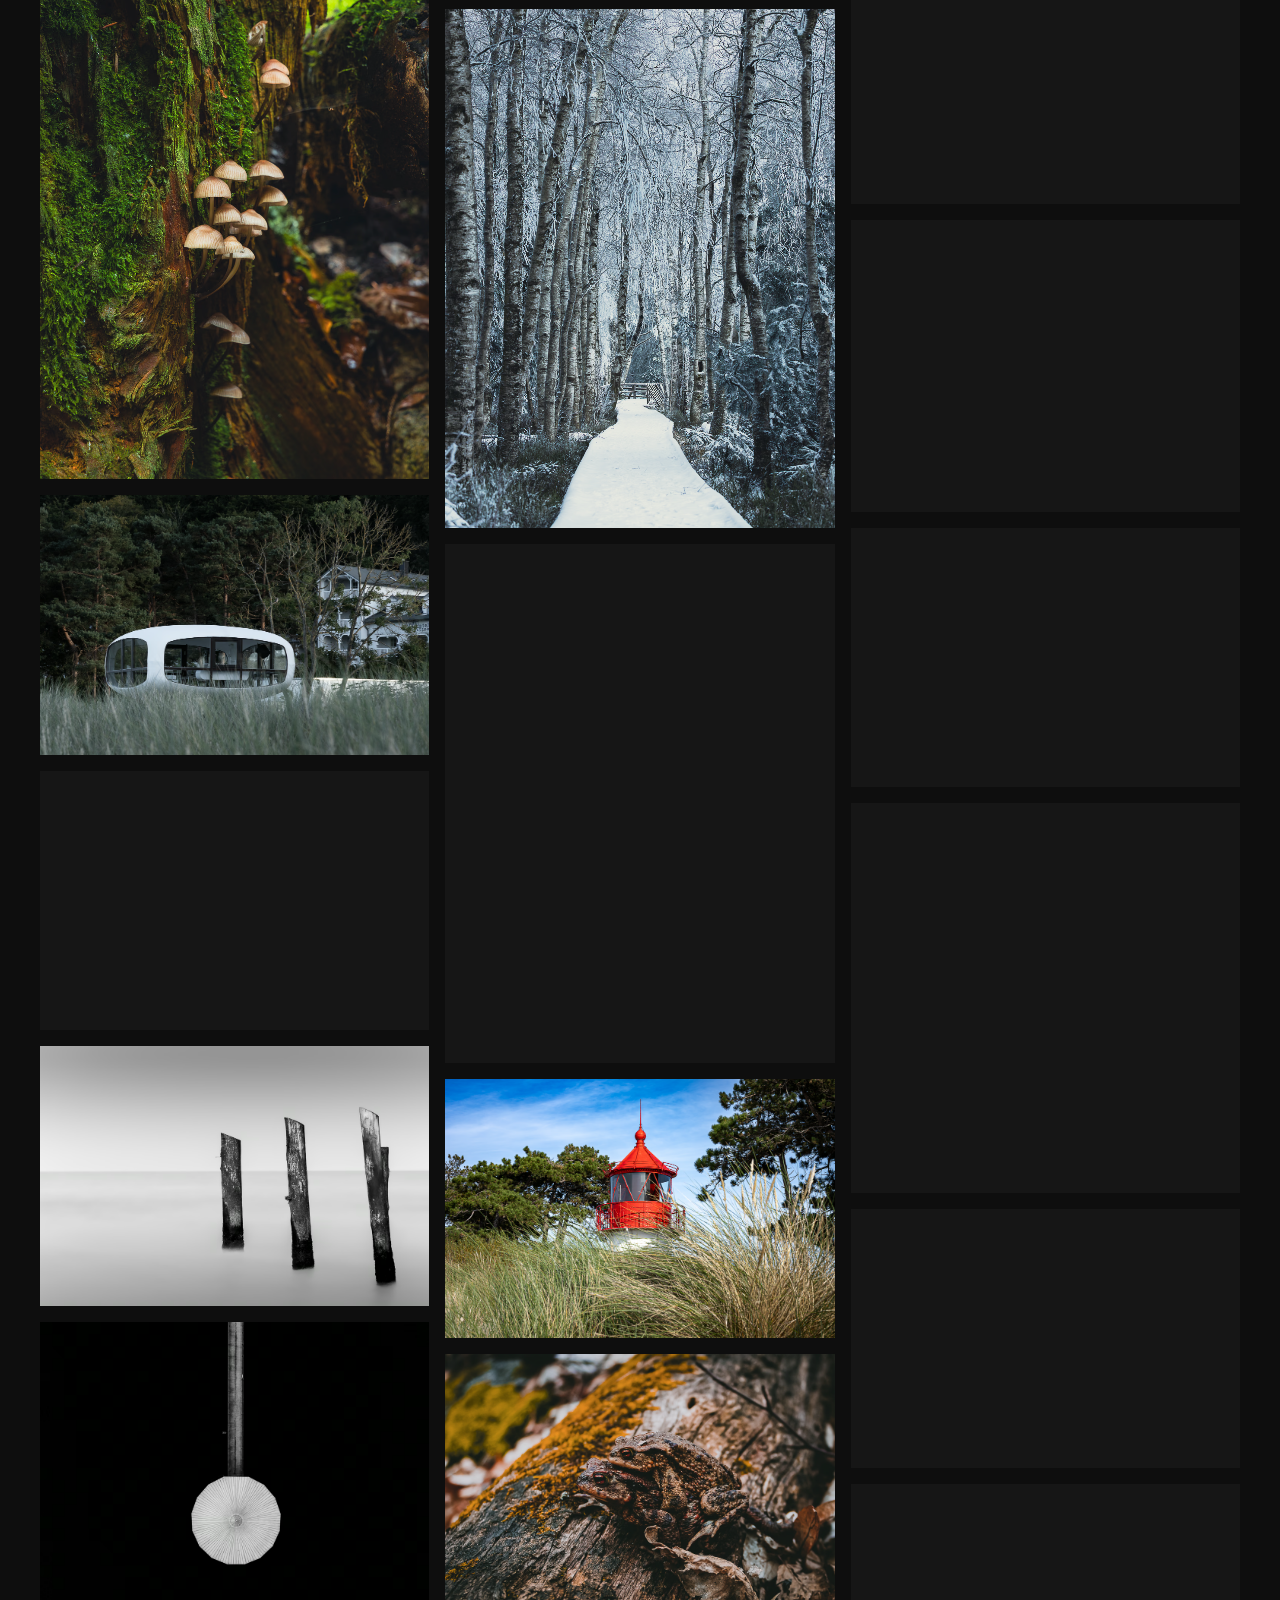
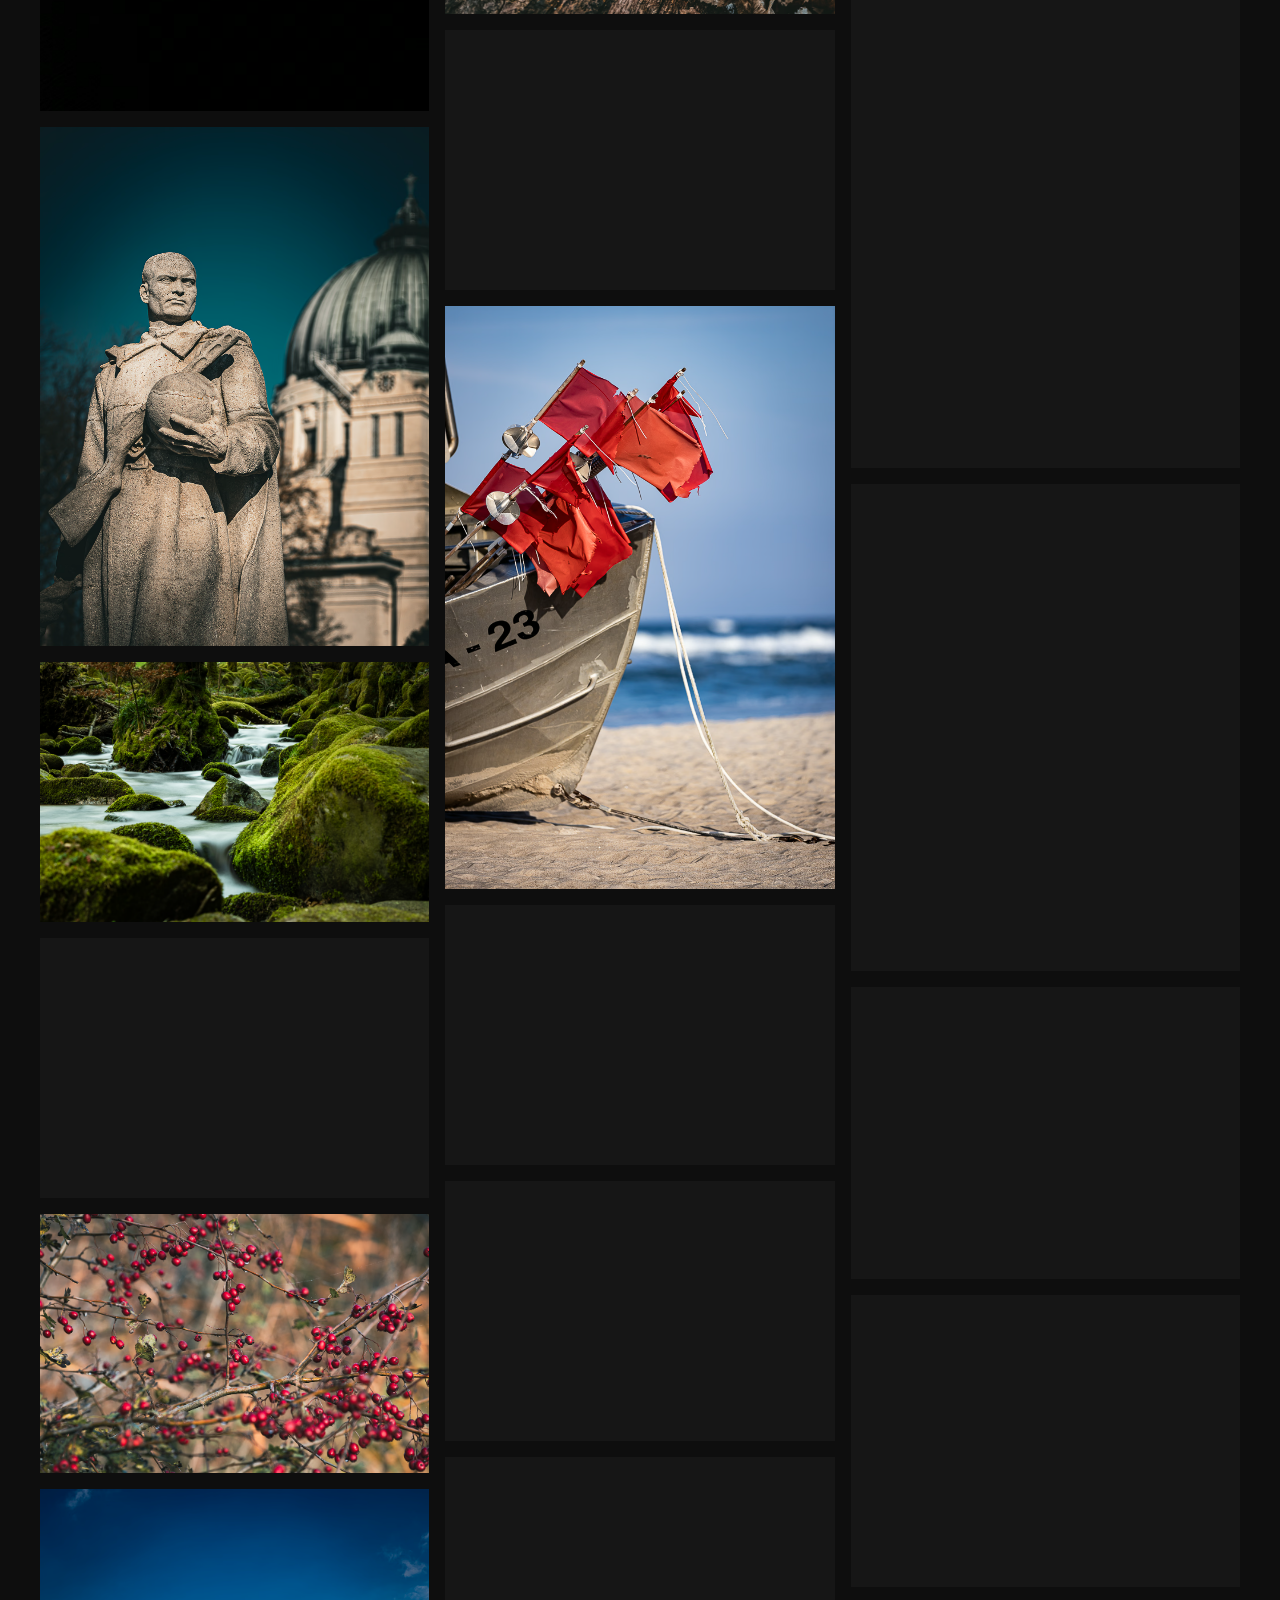
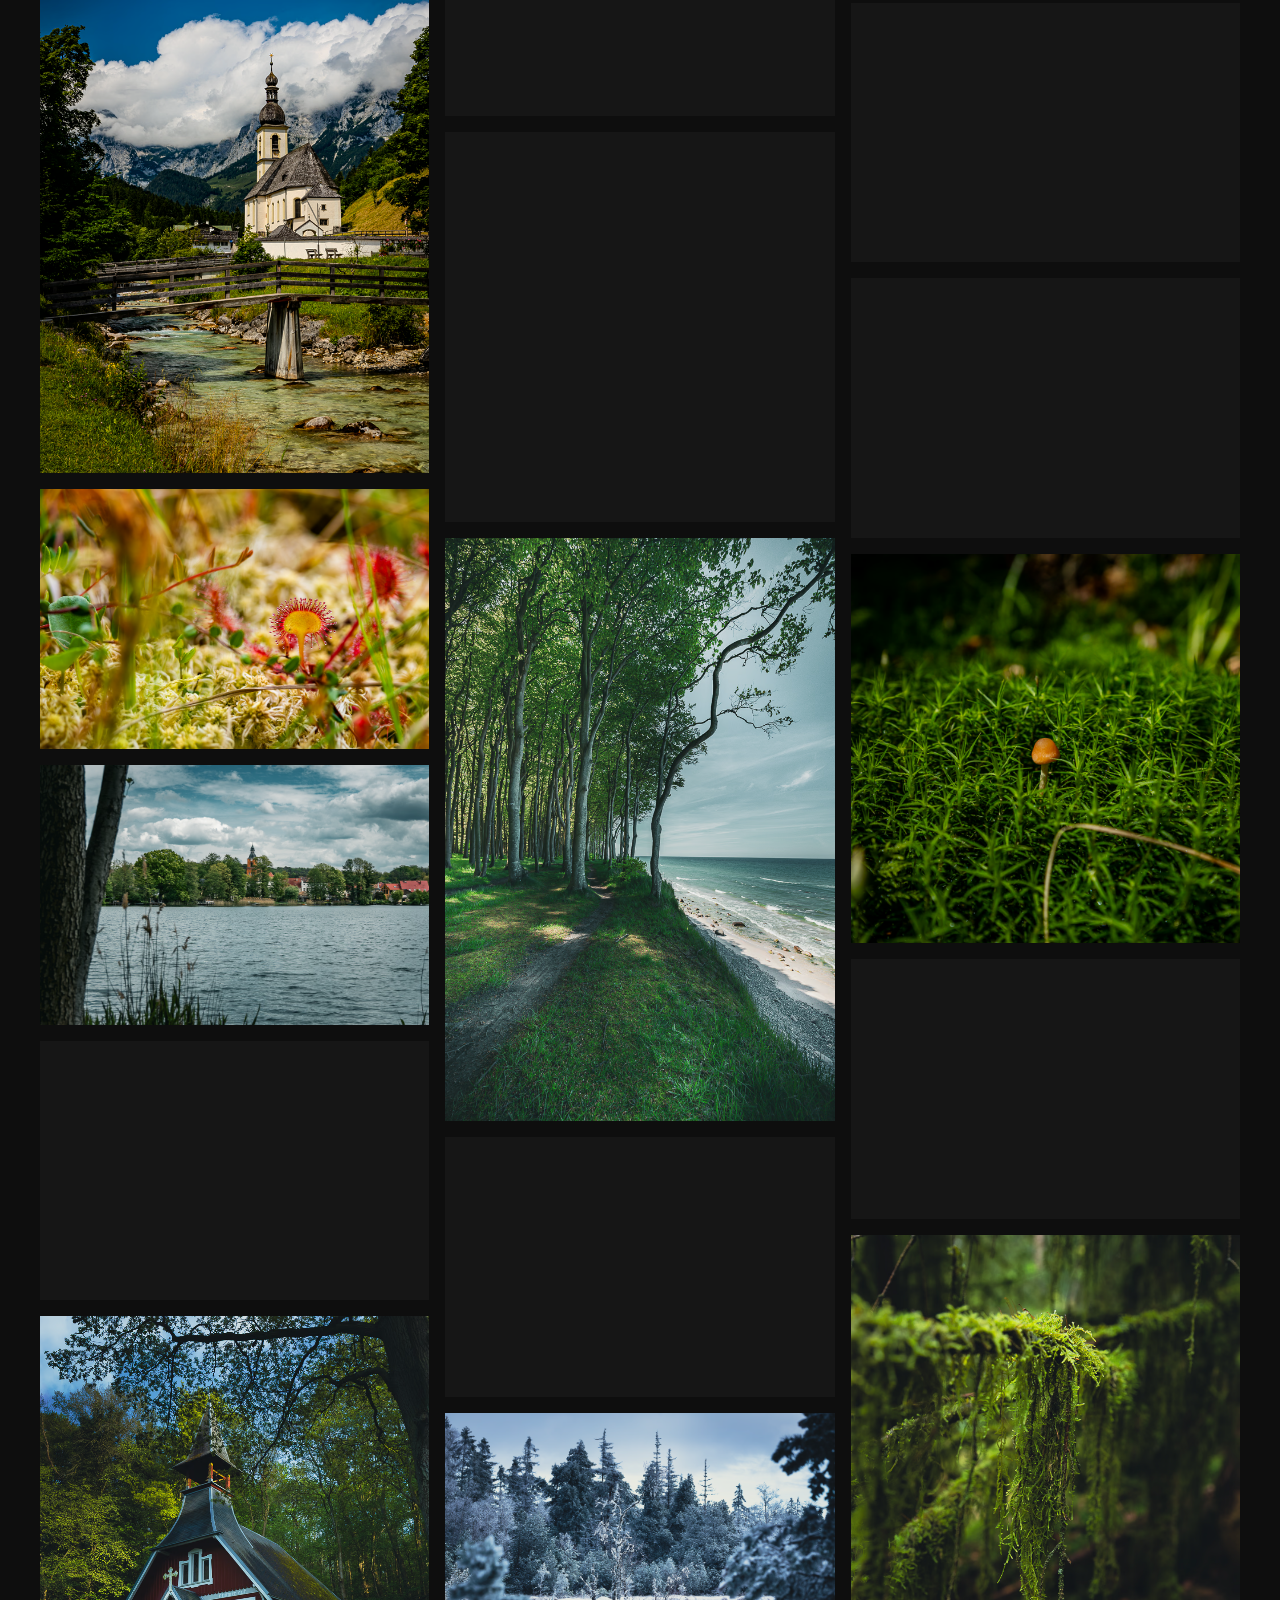
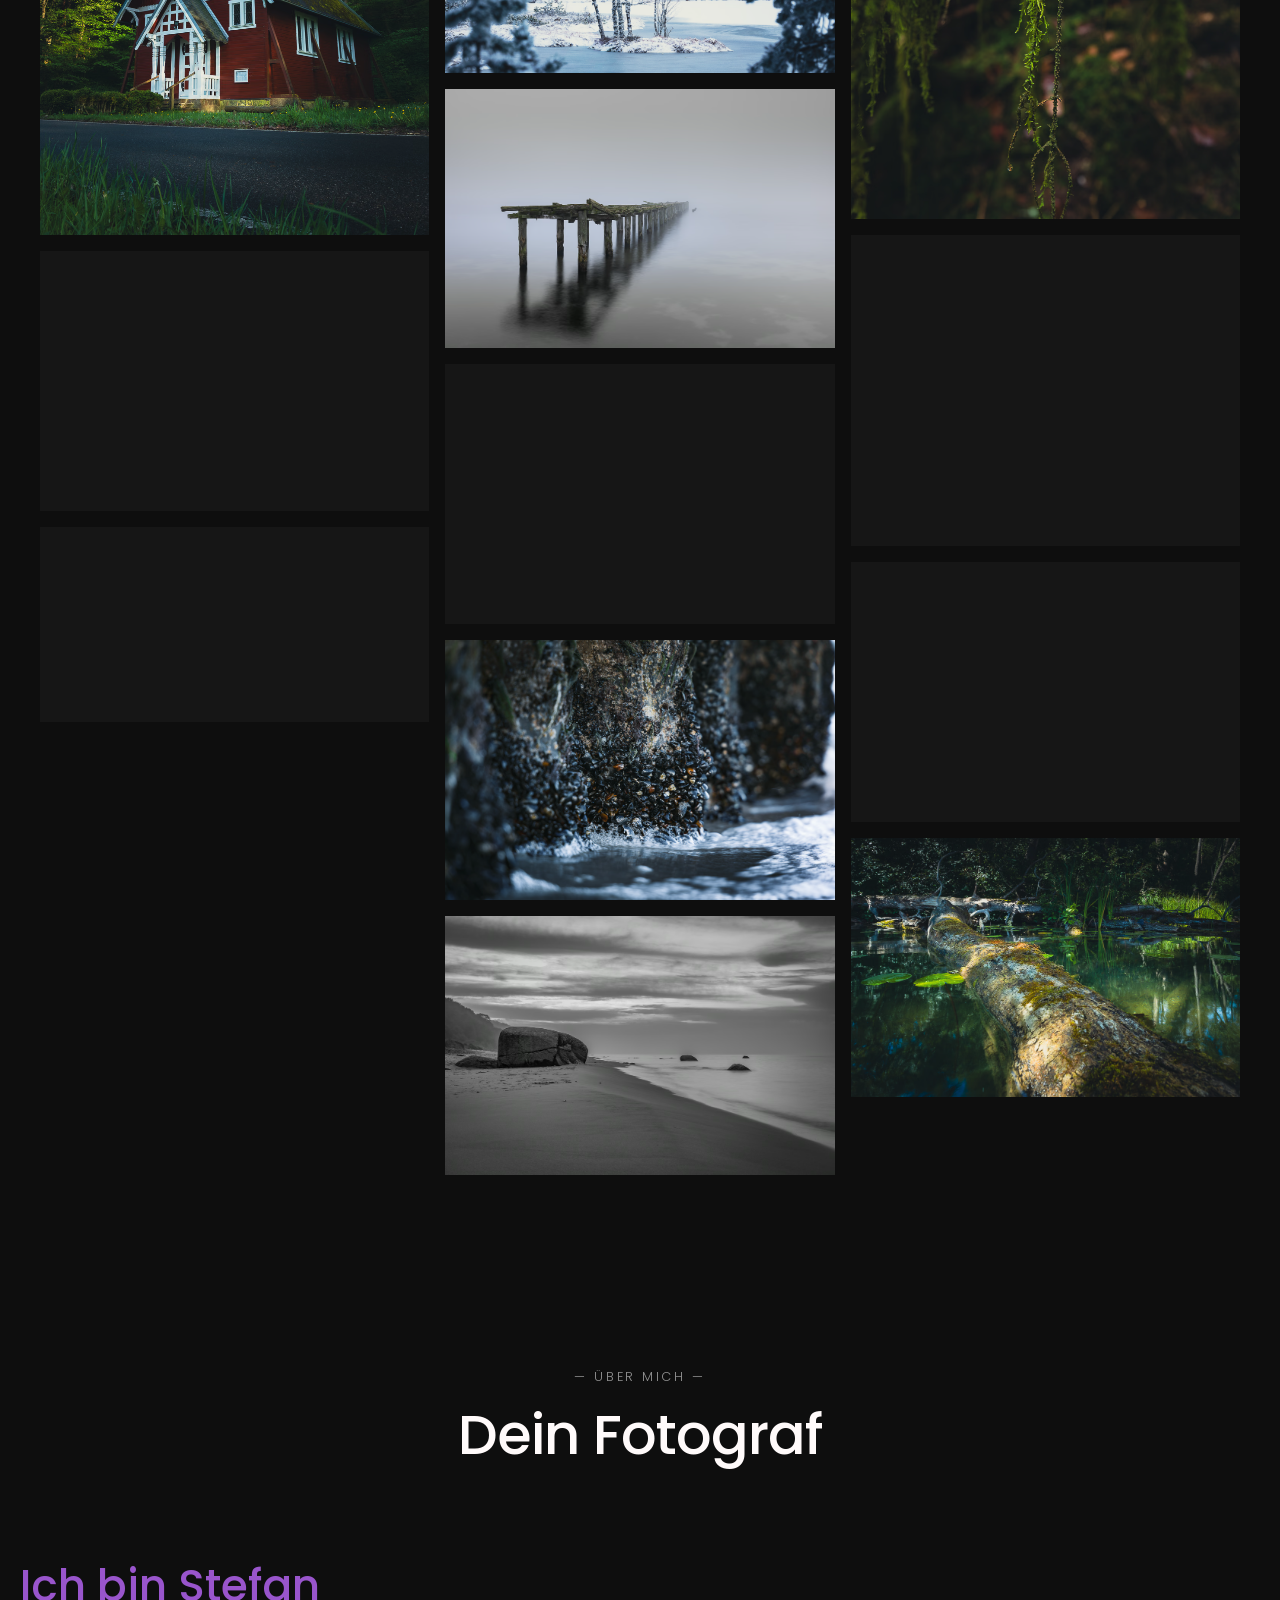
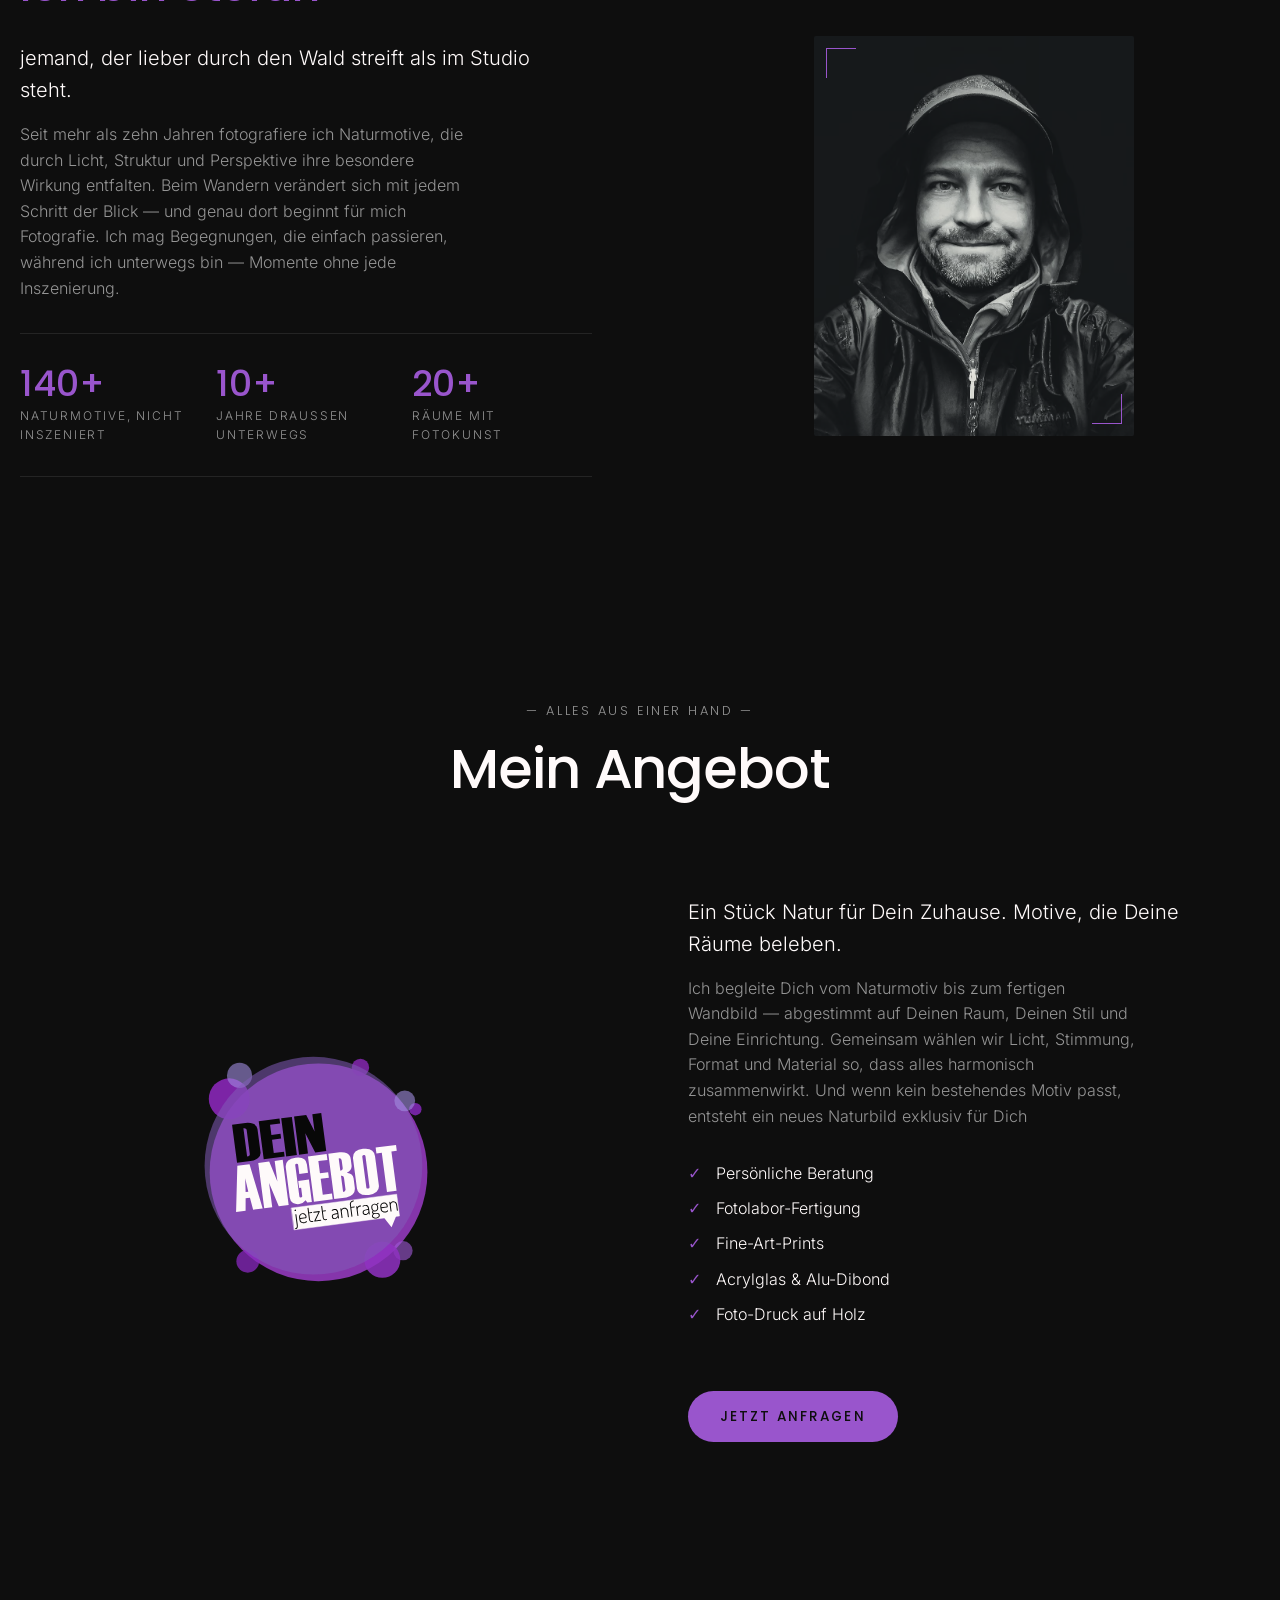
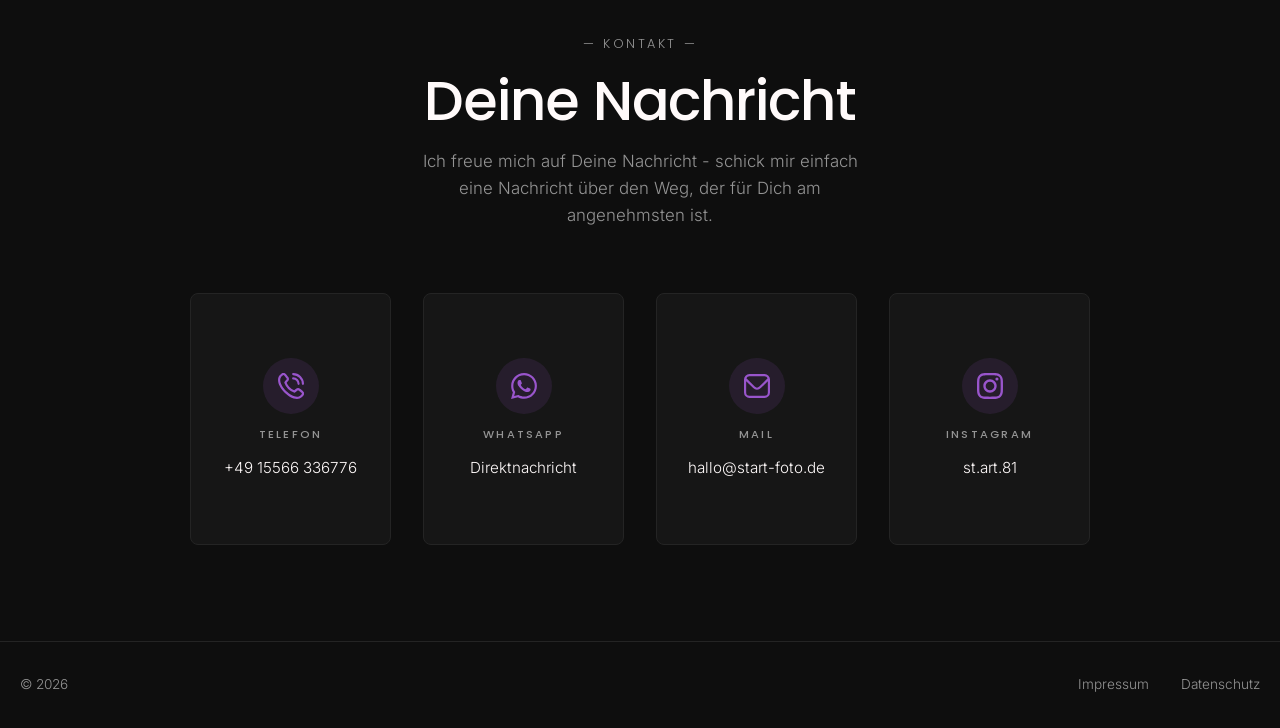
==== commit b953d38f: "Update" ====
--- a/index.html
+++ b/index.html
@@ -53,6 +53,9 @@
     <a class="site-header__brand" href="#top">
       <img src="logo/Schriftzug_stART/stART_Fotokunstgalerie_lila_weiss.svg" alt="Start-Foto" width="120" height="32">
     </a>
+    <button class="menu-toggle" id="menuToggle" aria-label="Menü öffnen" aria-expanded="false">
+      <span></span><span></span><span></span>
+    </button>
 
     <nav class="site-nav" id="siteNav">
       <ul>
@@ -61,10 +64,6 @@
         <li><a href="#kontakt">Kontakte</a></li>
       </ul>
     </nav>
-
-    <button class="menu-toggle" id="menuToggle" aria-label="Menü öffnen" aria-expanded="false">
-      <span></span><span></span><span></span>
-    </button>
   </header>
 
   <main id="top">
--- a/css/styles.css
+++ b/css/styles.css
@@ -131,9 +131,9 @@
   justify-content: space-between;
   padding: var(--space-sm) var(--gutter);
   background: transparent;
-  transition: background var(--dur) var(--ease),
-              padding var(--dur) var(--ease),
-              border-color var(--dur) var(--ease);
+  transition: opacity var(--dur) var(--ease),
+              transform var(--dur) var(--ease),
+              visibility var(--dur) var(--ease);
   border-bottom: 1px solid transparent;
 }
 
@@ -150,6 +150,20 @@
   height: auto;
   max-height: 60px;
 }
+/* Wenn das Menü offen ist: Header nicht als Balken darüber legen */
+body.is-menu-open .site-header {
+  background: transparent;
+  backdrop-filter: none;
+  -webkit-backdrop-filter: none;
+  border-bottom-color: transparent;
+}
+body.is-menu-open .site-header.is-scrolled {
+  background: transparent;
+  backdrop-filter: none;
+  -webkit-backdrop-filter: none;
+  border-bottom-color: transparent;
+}
+
 
 /* =========================================================
    6. NAVIGATION – MOBILE
@@ -171,7 +185,7 @@
 }
 
 .site-nav.is-open {
-  opacity: 1;
+  opacity: 0.95;
   visibility: visible;
   transform: translateY(0);
 }
@@ -213,9 +227,9 @@
   height: 2px;
   background: var(--text);
   border-radius: 2px;
-  transition: transform var(--dur) var(--ease),
-              opacity var(--dur) var(--ease),
-              background var(--dur) var(--ease);
+  transition: opacity var(--dur) var(--ease),
+              transform var(--dur) var(--ease),
+              visibility var(--dur) var(--ease);
   transform-origin: center;
 }
 
